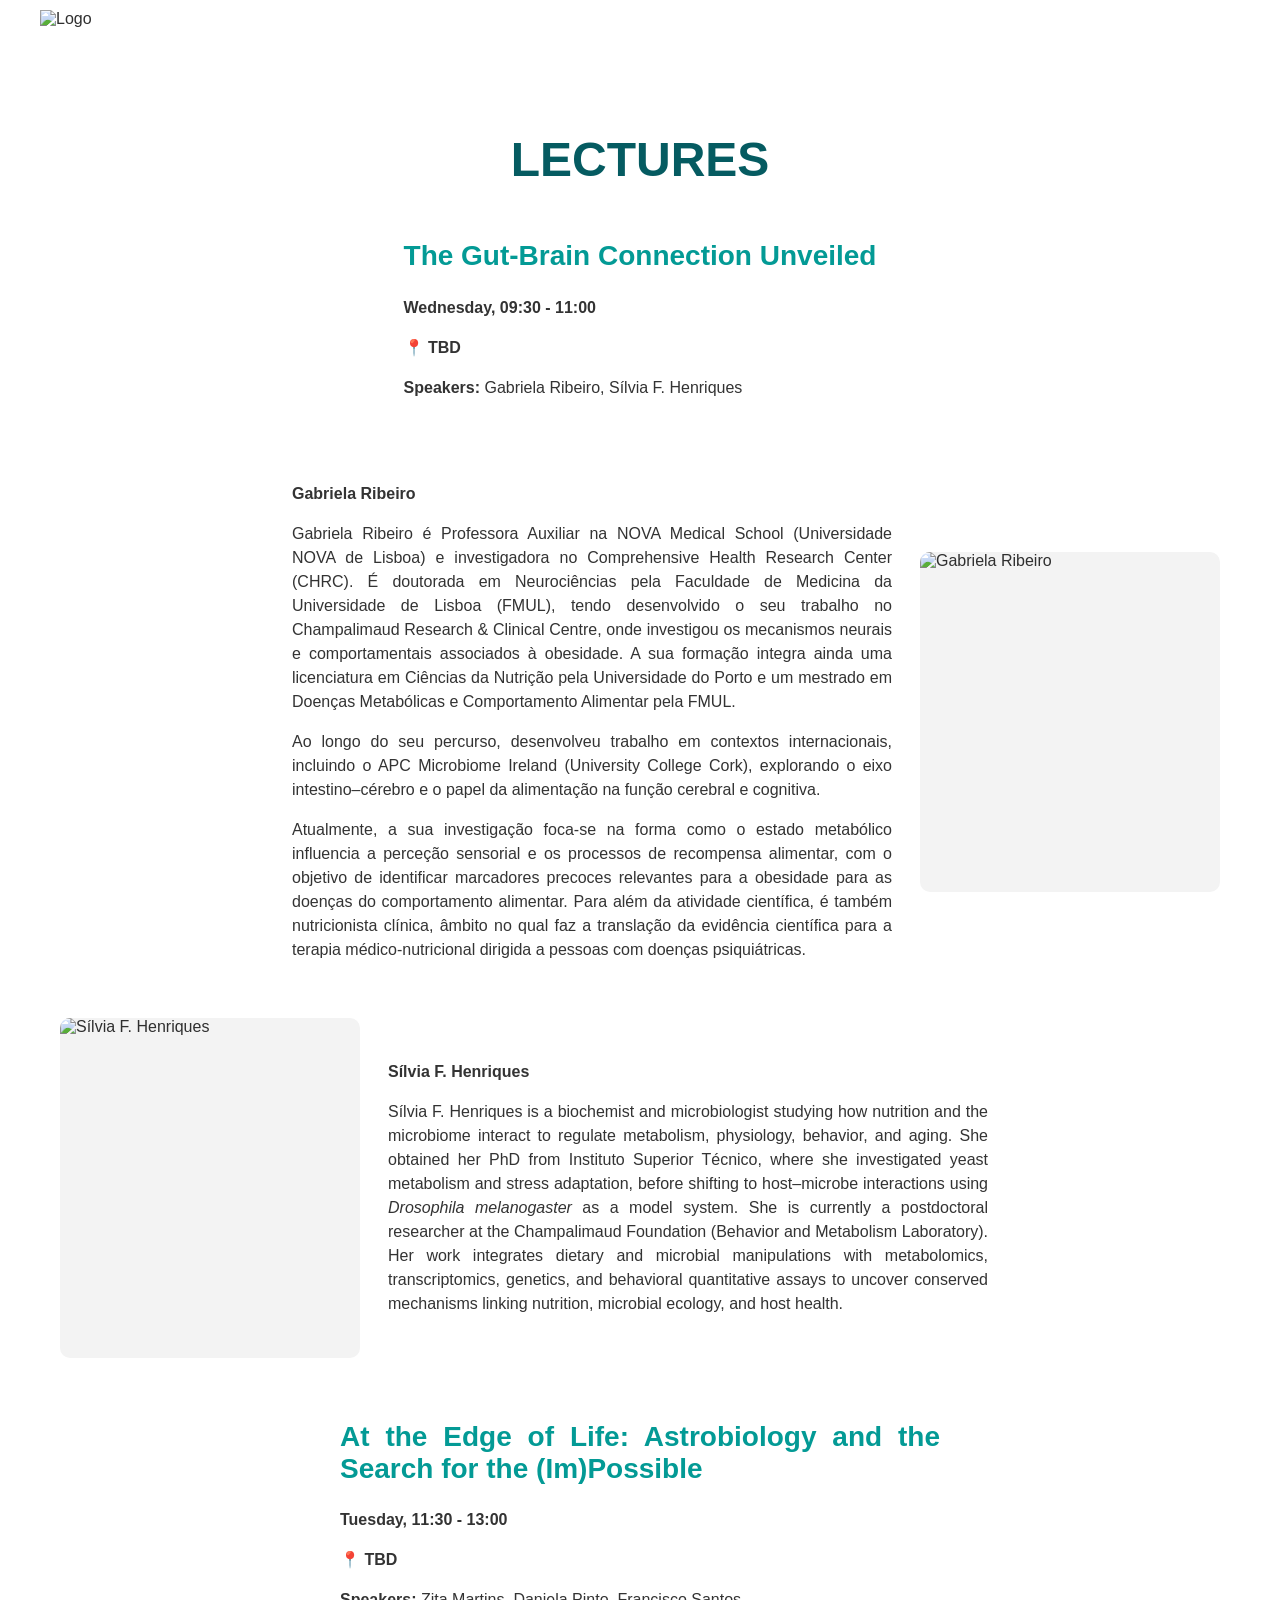
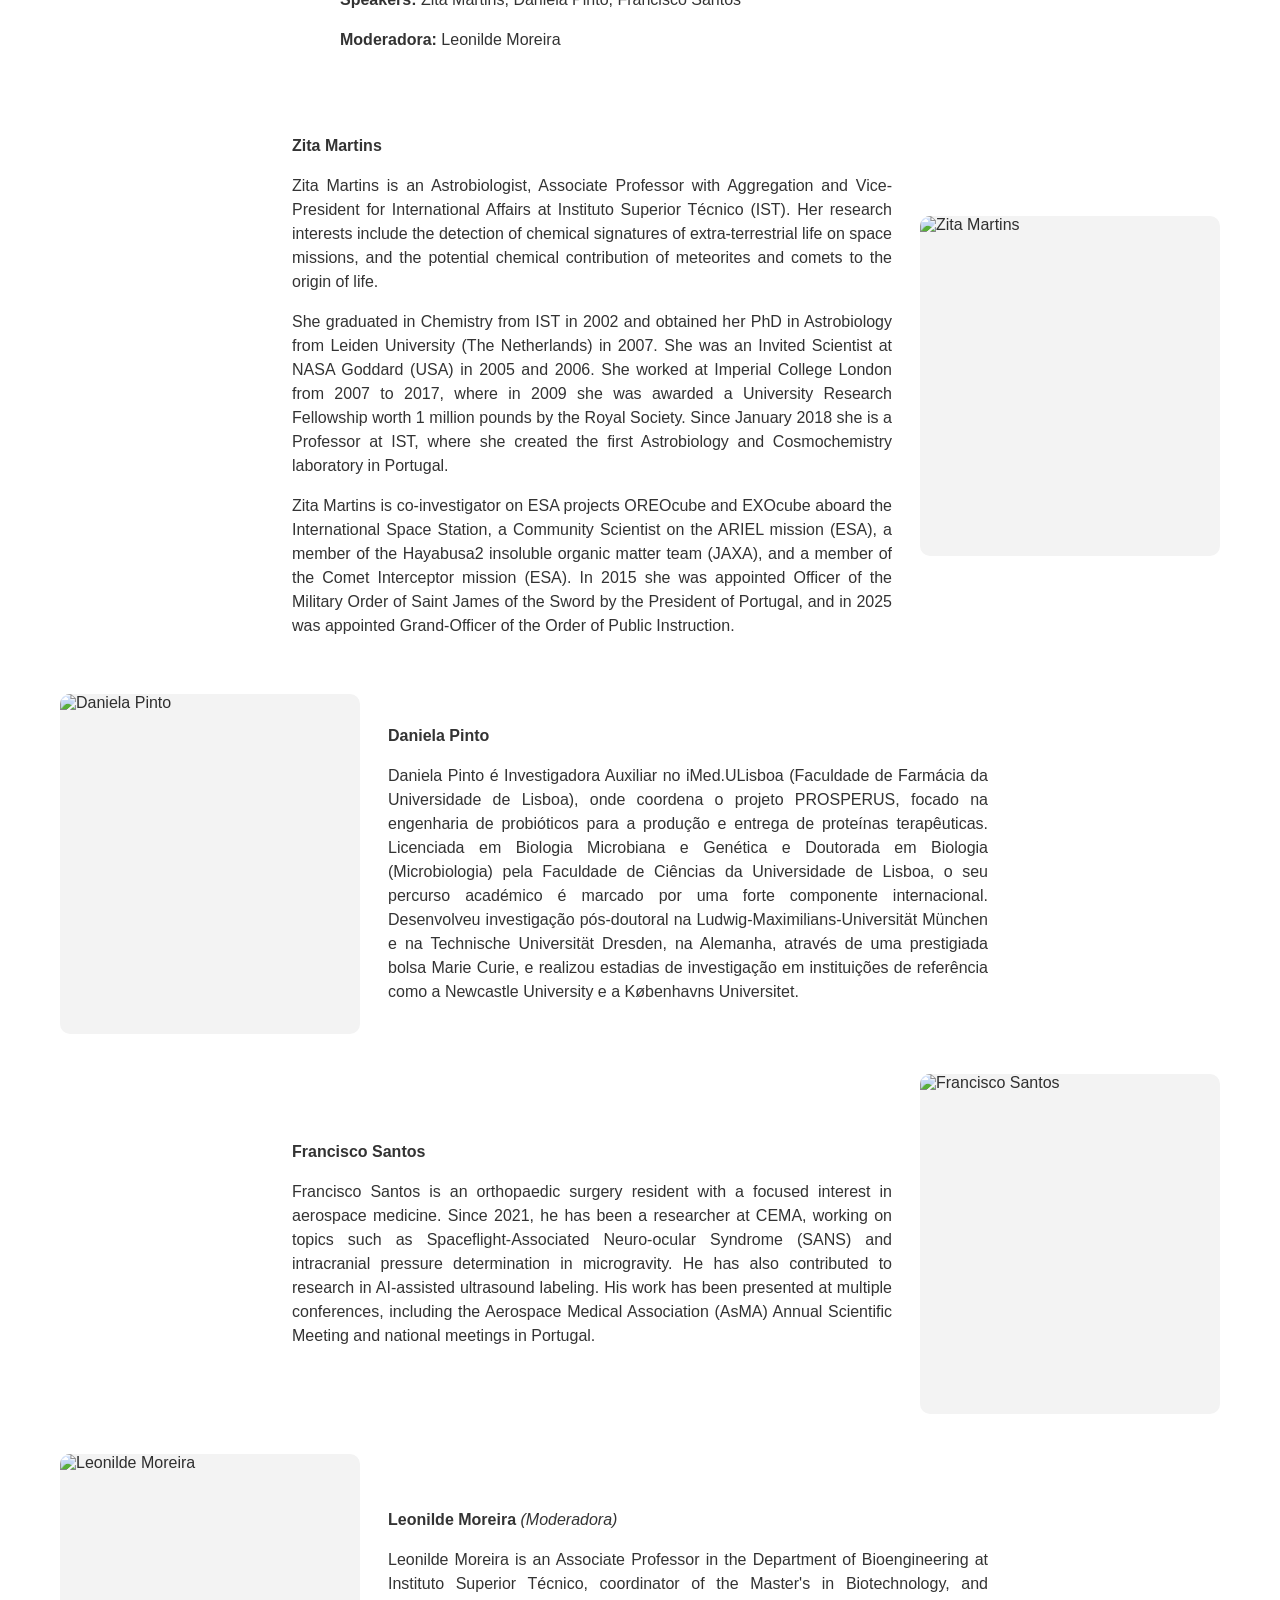
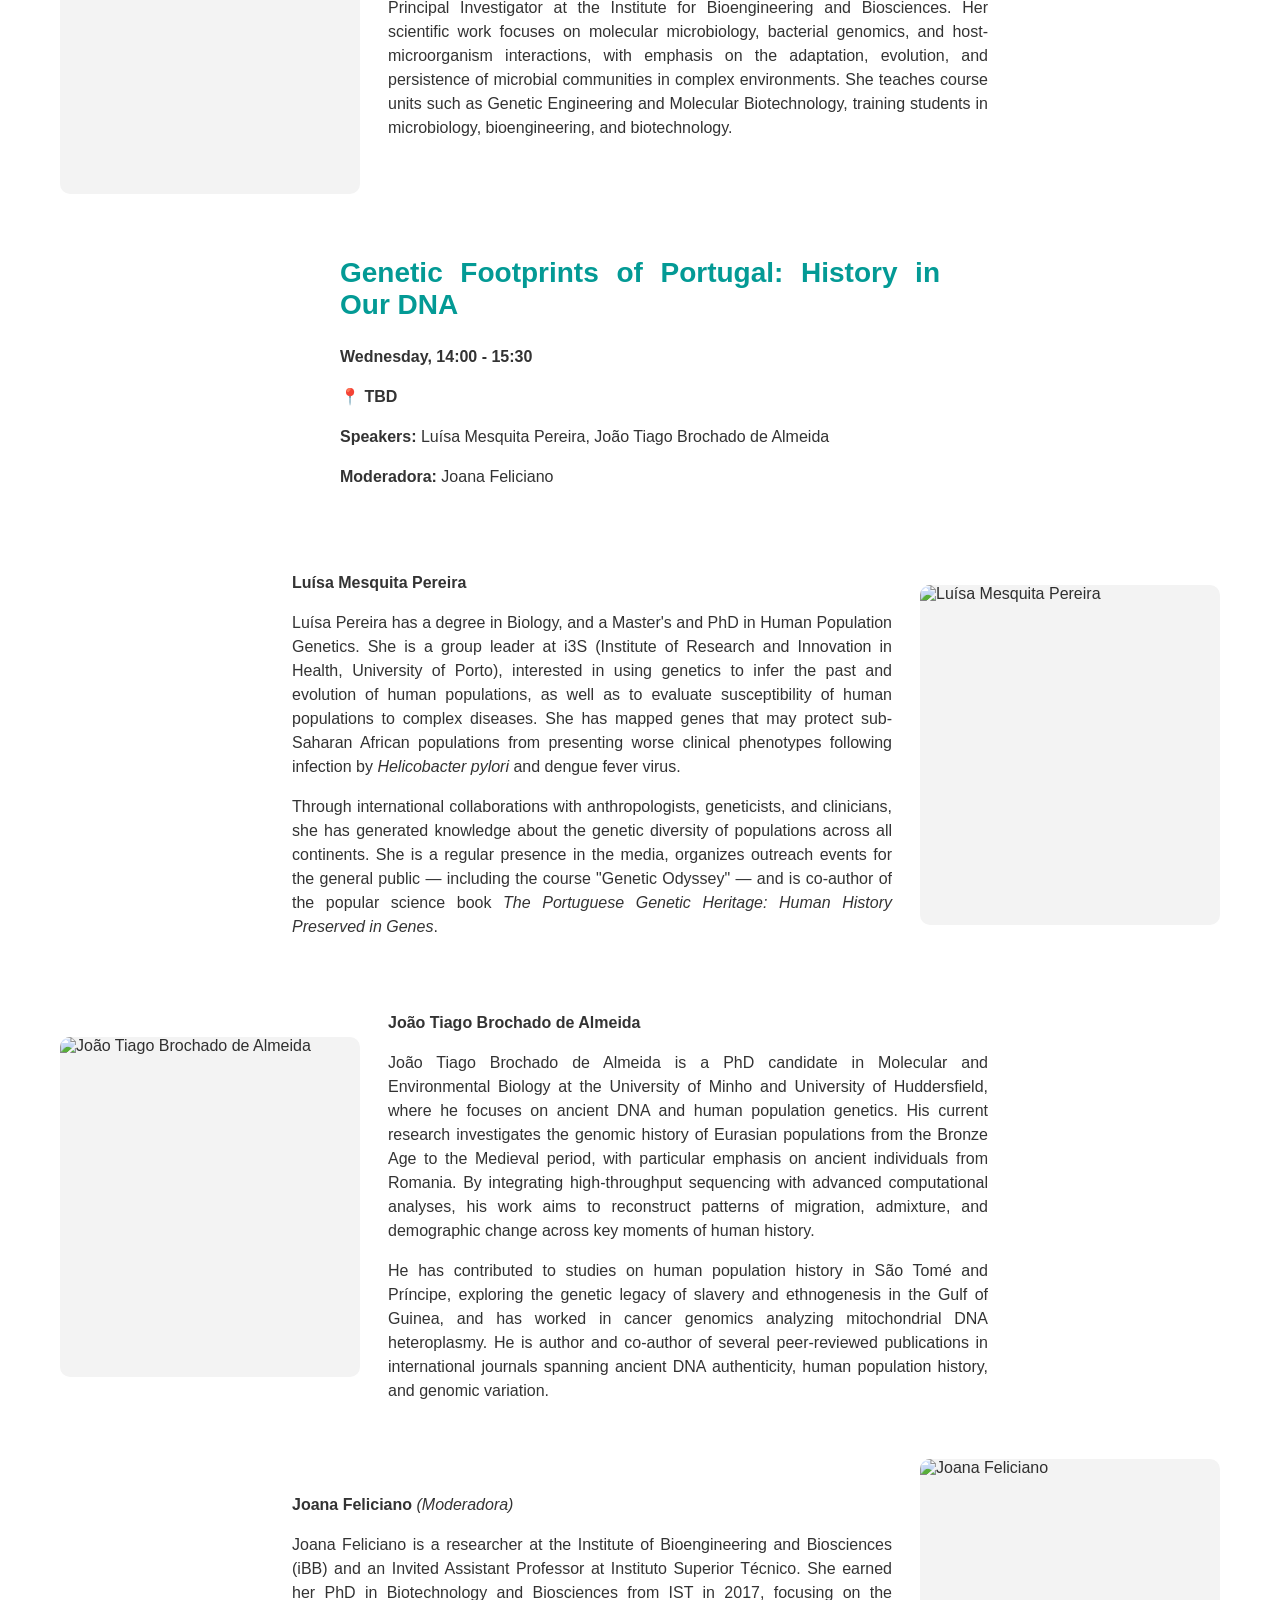
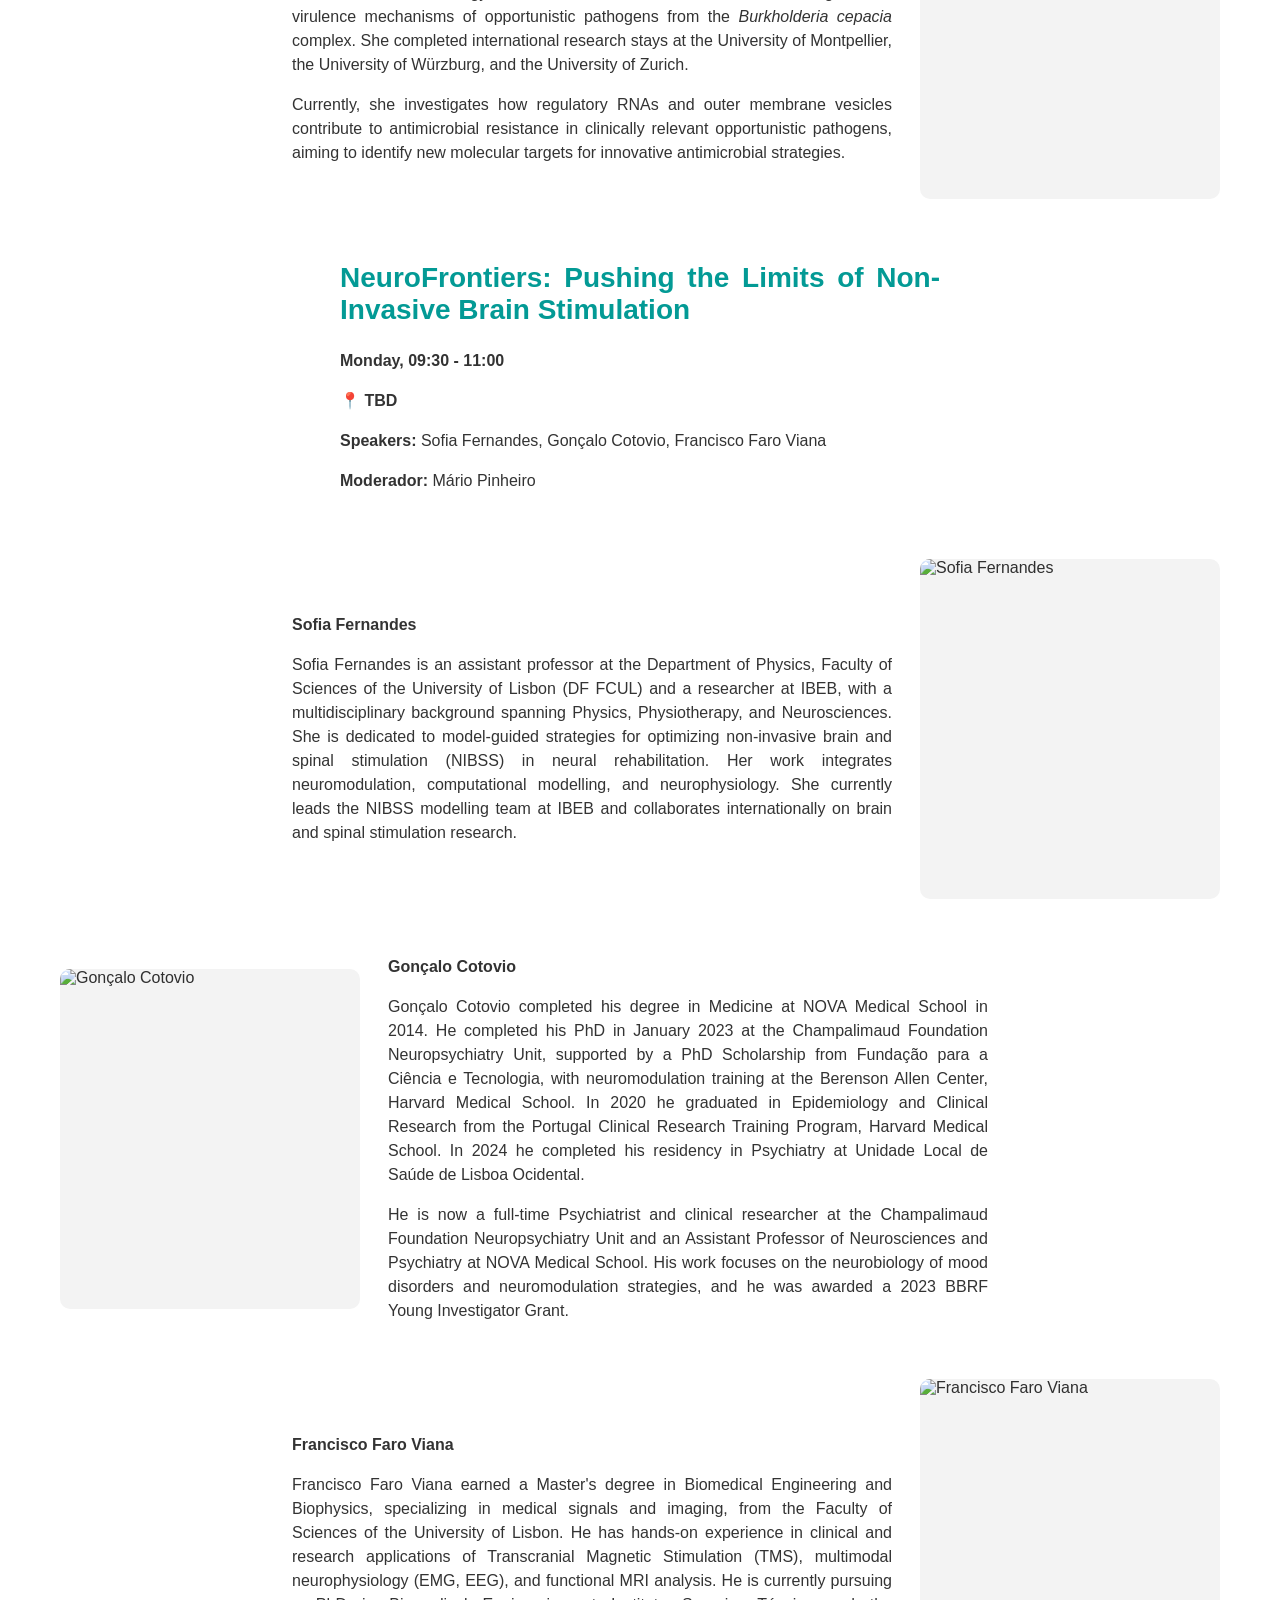
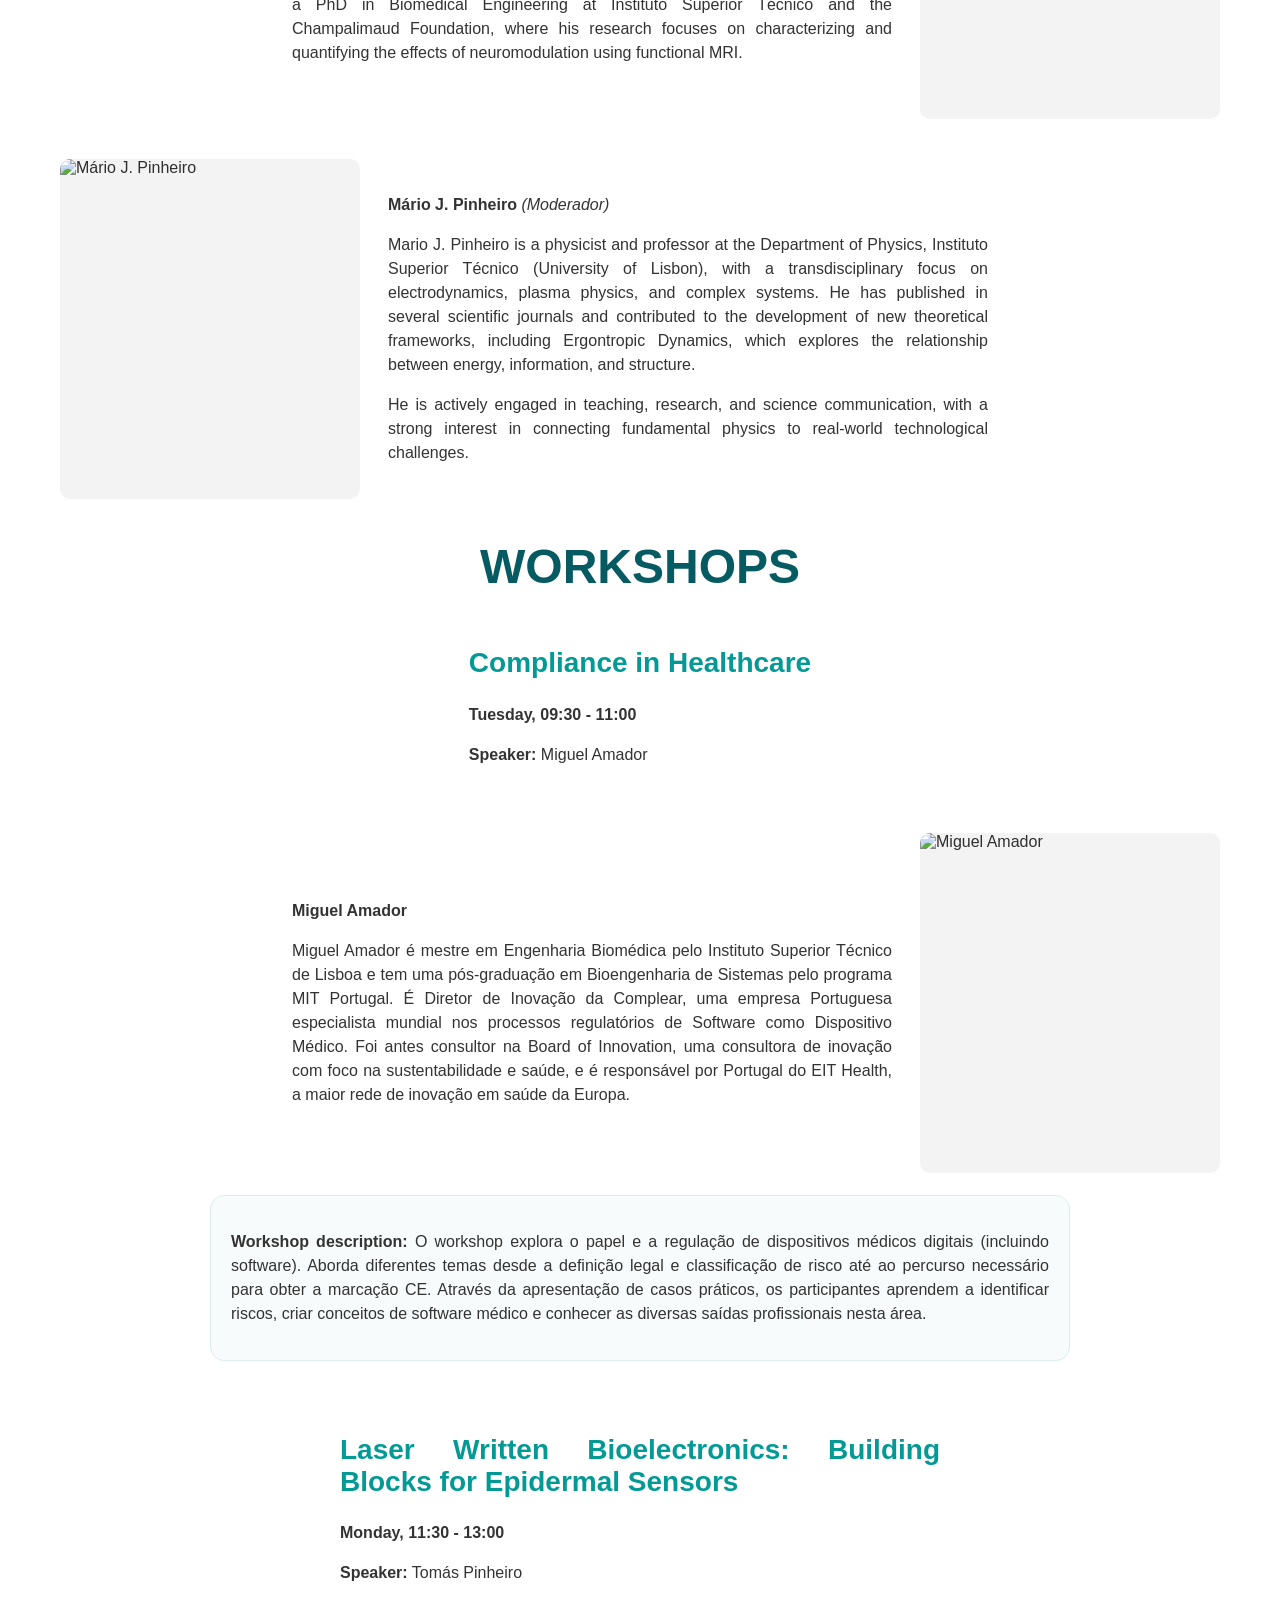
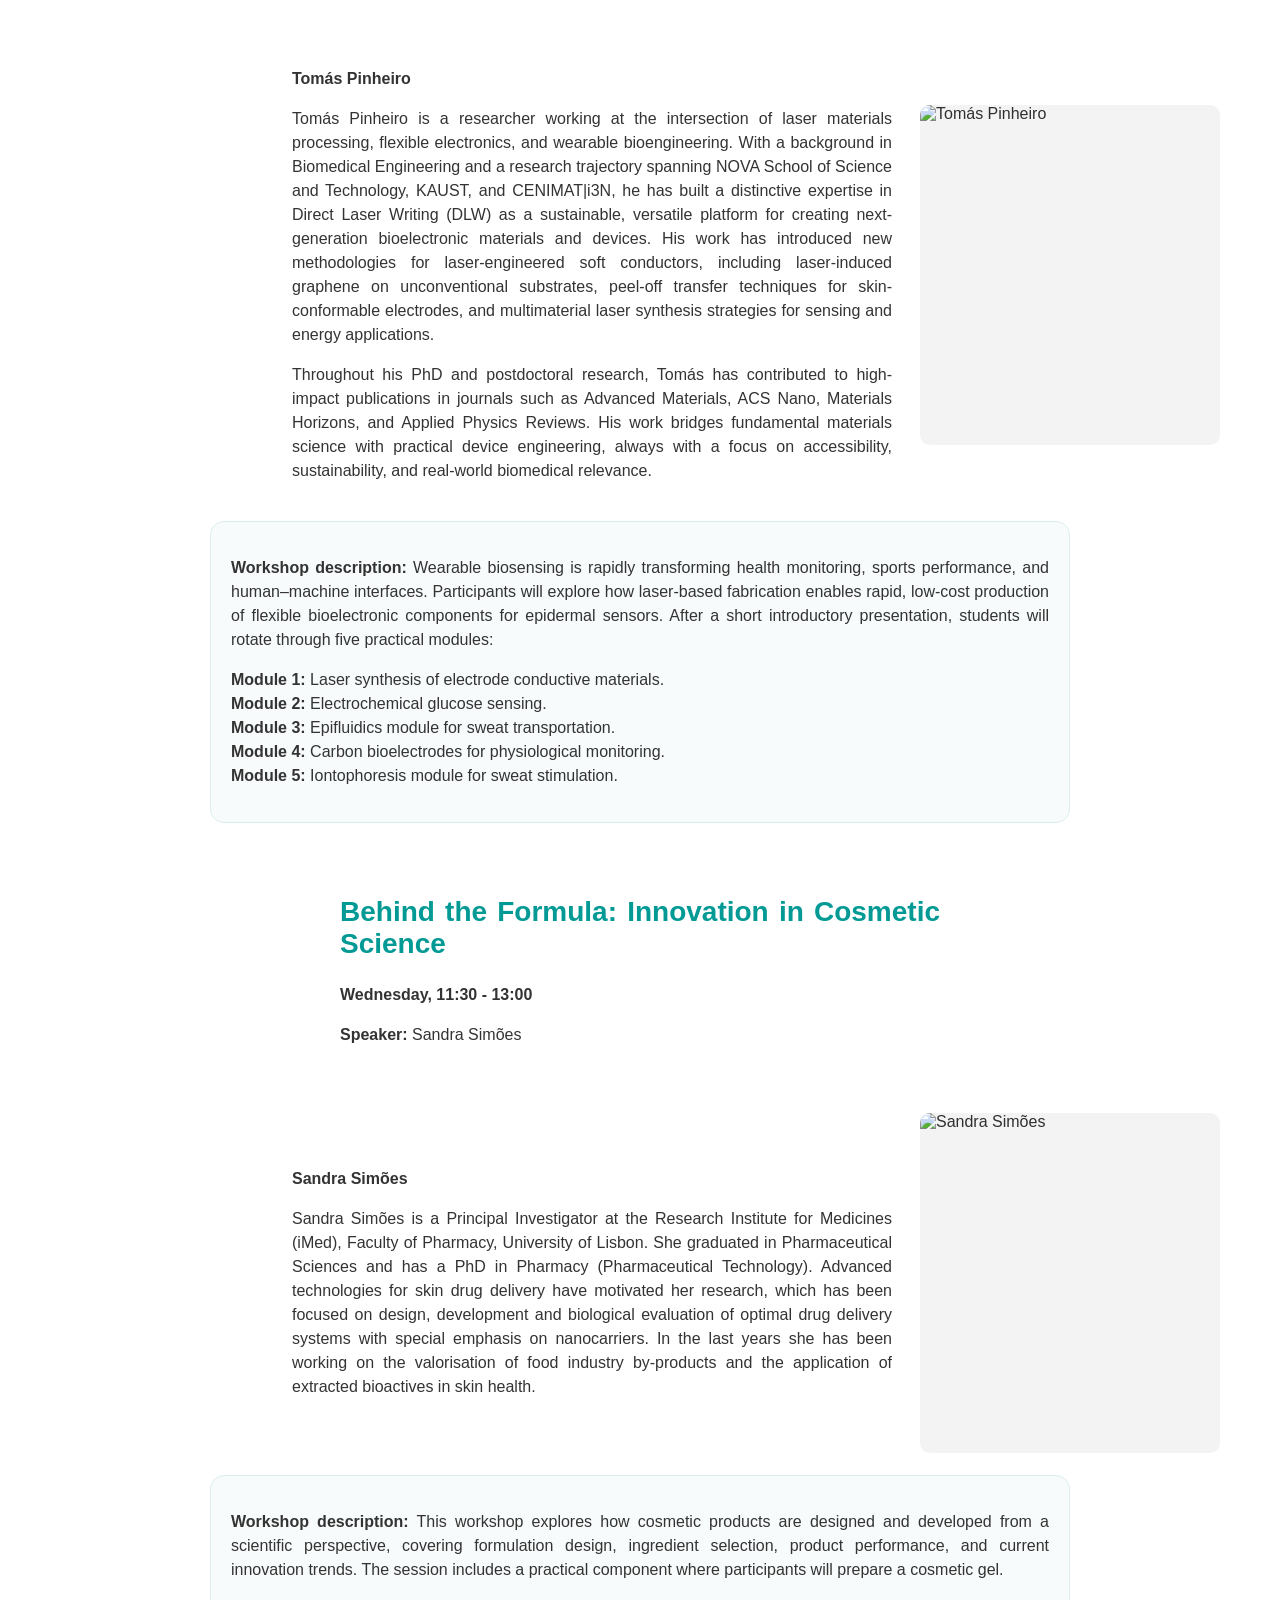
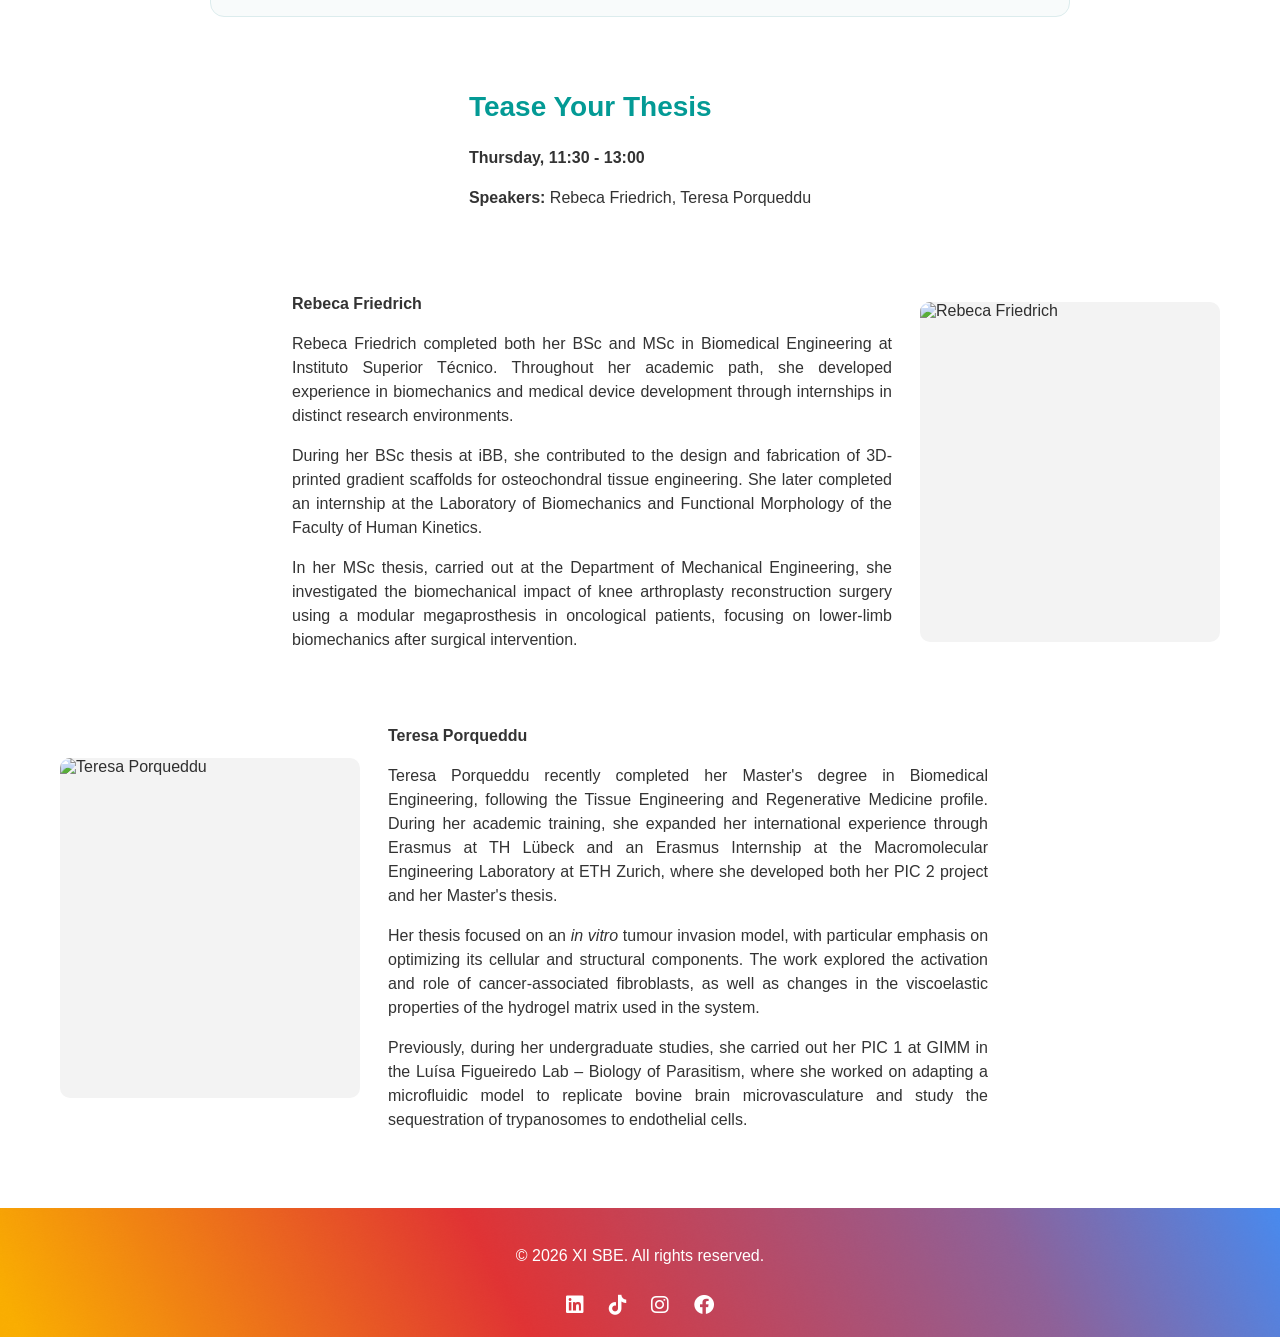
==== activities.html @ b5821253 "changed filler names" ====
<!DOCTYPE html>
<html lang="pt">
<head>
    <meta charset="UTF-8">
    <meta name="viewport" content="width=device-width, initial-scale=1.0">
    <title>Sessões de Abertura e Encerramento</title>
    <style>
        @import url('https://fonts.googleapis.com/css?family=Jaapokki+Subtract&display=swap');

        *, *::before, *::after {
            box-sizing: border-box;
        }

        body {
            margin: 0;
            font-family: 'Jaapokki Subtract', sans-serif;
            background-color: #ffffff;
            color: #2f2f2f;
        }

        .container {
            width: 100%;
            max-width: 1200px;
            margin: 0 auto;
            padding: 20px;
        }

        h1.main-title {
            text-align: center;
            color: #055B61;
            font-size: 48px;
            margin-bottom: 30px;
        }

        .session-container {
            display: flex;
            justify-content: space-between;
            align-items: center;
            margin-bottom: 50px;
        }

        .session-container img {
            width: 300px;
            height: auto;
            border-radius: 10px;
        }

        .session-content {
            max-width: 600px;
            color: #333;
        }

        h2 {
            color: #039A95;
            font-size: 28px;
        }

        p {
            line-height: 1.5;
        }

        .activity-target-highlight {
            outline: 4px solid #FF9114;
            outline-offset: 6px;
            border-radius: 8px;
            transition: outline-color 0.4s ease;
        }

        /* Speaker cards */
        .speaker-card {
            margin-bottom: 40px;
        }

        .speaker-toggle {
            display: none;
        }

        .speaker-body {
            display: block;
        }

        .speaker-desktop-layout {
            display: flex;
            align-items: center;
            gap: 28px;
            text-align: justify;
        }

        .speaker-desktop-layout.reverse {
            flex-direction: row-reverse;
        }

        .speaker-image-wrapper {
            width: 300px;
            flex: 0 0 300px;
            border-radius: 10px;
            overflow: hidden;
            background-color: #f3f3f3;
        }

        .speaker-image {
            width: 100%;
            height: 340px;
            display: block;
            object-fit: cover;
            object-position: center top;
        }

        .desktop-only {
            display: block;
        }

        .speaker-mobile-bar,
        .speaker-row-panel {
            display: none;
        }

        .speaker-mobile-icon {
            font-size: 28px;
            line-height: 1;
            color: #055B61;
            font-weight: bold;
            transition: transform 0.25s ease;
        }

        .event-description-card {
            justify-content: center;
            margin-top: -18px;
        }

        .event-description-card .session-content {
            max-width: 860px;
            width: 100%;
            background: #f8fbfb;
            border: 1px solid #dceced;
            border-radius: 14px;
            padding: 18px 20px;
        }

        @media (max-width: 600px) {
            .session-container {
                flex-direction: column !important;
                align-items: stretch;
                gap: 14px;
                text-align: left !important;
                margin-bottom: 28px;
            }

            .session-container img {
                width: 100%;
                max-width: 100%;
                height: auto;
            }

            .session-content {
                max-width: 100%;
            }

            .container {
                padding: 12px;
            }

            h1.main-title {
                font-size: 28px;
                margin-bottom: 22px;
            }

            h2 {
                font-size: 20px;
                margin-bottom: 10px;
            }

            p {
                font-size: 15px;
                line-height: 1.42;
                margin-top: 0.75em;
                margin-bottom: 0.75em;
            }

            .speaker-collection {
                margin-bottom: 22px;
            }

            .speaker-row {
                display: grid;
                grid-template-columns: repeat(2, minmax(0, 1fr));
                gap: 12px;
                align-items: start;
                margin-bottom: 0;
            }

            .speaker-row.single-card {
                grid-template-columns: minmax(0, 1fr);
            }

            .speaker-row.single-card .speaker-card {
                max-width: 240px;
                width: 100%;
                margin-left: auto;
                margin-right: auto;
            }

            .speaker-card {
                margin-bottom: 0;
                border-radius: 14px;
                overflow: hidden;
                background: #ffffff;
                box-shadow: 0 3px 12px rgba(0, 0, 0, 0.08);
                border: 1px solid #ededed;
            }

            .speaker-card.active {
                border-color: #FF9114;
                border-width: 2px;
                box-shadow: 0 5px 16px rgba(255, 145, 20, 0.22);
                border-radius: 14px;
                overflow: hidden;
            }

            /* Chevron arrow below active card pointing to description panel */
            .speaker-card.active .speaker-mobile-bar::after {
                content: '';
                display: block;
                position: absolute;
                bottom: -10px;
                left: 50%;
                transform: translateX(-50%);
                width: 0;
                height: 0;
                border-left: 10px solid transparent;
                border-right: 10px solid transparent;
                border-top: 9px solid #FF9114;
                z-index: 2;
            }

            .speaker-toggle {
                display: block;
                width: 100%;
                padding: 0;
                border: none;
                background: none;
                cursor: pointer;
                text-align: left;
                font: inherit;
                color: inherit;
            }

            .speaker-toggle .speaker-image-wrapper {
                width: 100%;
                flex: none;
                border-radius: 0;
                overflow: hidden;
                aspect-ratio: 4 / 5;
                background: #eef3f3;
            }

            .speaker-toggle .speaker-image {
                width: 100%;
                height: 100%;
                object-fit: cover;
                object-position: center top;
            }

            .speaker-mobile-bar {
                display: flex;
                align-items: center;
                justify-content: space-between;
                gap: 10px;
                min-height: 56px;
                padding: 10px 12px;
                background-color: #f7f7f7;
                border-top: 1px solid #ececec;
                border-bottom: 3px solid #039A95;
                position: relative;
            }

            .speaker-card.active .speaker-mobile-bar {
                border-bottom: 3px solid #FF9114;
            }

            .speaker-mobile-name {
                font-size: 16px;
                line-height: 1.2;
                color: #055B61;
            }

            .speaker-card.active .speaker-mobile-icon {
                transform: rotate(45deg);
            }

            .speaker-body,
            .desktop-only {
                display: none !important;
            }

            .speaker-row-panel {
                display: none;
                margin: 10px 0 18px;
                background: #ffffff;
                border: 2px solid #FF9114;
                border-radius: 14px;
                box-shadow: 0 4px 16px rgba(255, 145, 20, 0.13);
                padding: 16px 16px 14px;
            }

            .speaker-row-panel.is-open {
                display: block;
            }

            .speaker-row-panel .session-content {
                max-width: 100%;
            }

            .speaker-row-panel .session-content p:first-child {
                margin-top: 0;
            }

            .event-description-card {
                margin-top: 0;
                margin-bottom: 24px;
            }

            .event-description-card .session-content {
                max-width: 100%;
                padding: 14px 15px;
                border-radius: 12px;
            }
        }
    </style>
</head>
<body>
    <div id="header-placeholder"></div>
    <main>
    <div class="container">

        <h1 class="main-title">LECTURES</h1>

        <div class="session-container" style="display: flex; justify-content: center; text-align: justify;">
            <div class="session-content">
                <h2>The Gut-Brain Connection Unveiled</h2>
                <p><strong>Wednesday, 09:30 - 11:00</strong></p>
                <p>📍 <strong>TBD</strong></p>
                <p><strong>Speakers:</strong> Gabriela Ribeiro, Sílvia F. Henriques</p>
            </div>
        </div>

        <div class="speaker-card">
            <button class="speaker-toggle" type="button" aria-expanded="false">
                <div class="speaker-image-wrapper">
                    <img src="assets/images/gabriela_ribeiro.jpg" alt="Gabriela Ribeiro" class="speaker-image">
                </div>
                <div class="speaker-mobile-bar">
                    <span class="speaker-mobile-name">Gabriela Ribeiro</span>
                    <span class="speaker-mobile-icon" aria-hidden="true">+</span>
                </div>
            </button>
            <div class="speaker-body">
                <div class="speaker-desktop-layout reverse">
                    <div class="speaker-image-wrapper desktop-only">
                        <img src="assets/images/gabriela_ribeiro.jpg" alt="Gabriela Ribeiro" class="speaker-image">
                    </div>
                    <div class="session-content">
                        <p><strong>Gabriela Ribeiro</strong></p>
                        <p>Gabriela Ribeiro é Professora Auxiliar na NOVA Medical School (Universidade NOVA de Lisboa) e investigadora no Comprehensive Health Research Center (CHRC). É doutorada em Neurociências pela Faculdade de Medicina da Universidade de Lisboa (FMUL), tendo desenvolvido o seu trabalho no Champalimaud Research &amp; Clinical Centre, onde investigou os mecanismos neurais e comportamentais associados à obesidade. A sua formação integra ainda uma licenciatura em Ciências da Nutrição pela Universidade do Porto e um mestrado em Doenças Metabólicas e Comportamento Alimentar pela FMUL.</p>
                        <p>Ao longo do seu percurso, desenvolveu trabalho em contextos internacionais, incluindo o APC Microbiome Ireland (University College Cork), explorando o eixo intestino–cérebro e o papel da alimentação na função cerebral e cognitiva.</p>
                        <p>Atualmente, a sua investigação foca-se na forma como o estado metabólico influencia a perceção sensorial e os processos de recompensa alimentar, com o objetivo de identificar marcadores precoces relevantes para a obesidade para as doenças do comportamento alimentar. Para além da atividade científica, é também nutricionista clínica, âmbito no qual faz a translação da evidência científica para a terapia médico-nutricional dirigida a pessoas com doenças psiquiátricas.</p>
                    </div>
                </div>
            </div>
        </div>

        <div class="speaker-card">
            <button class="speaker-toggle" type="button" aria-expanded="false">
                <div class="speaker-image-wrapper">
                    <img src="assets/images/silvia_henriques.jpg" alt="Sílvia F. Henriques" class="speaker-image">
                </div>
                <div class="speaker-mobile-bar">
                    <span class="speaker-mobile-name">Sílvia F. Henriques</span>
                    <span class="speaker-mobile-icon" aria-hidden="true">+</span>
                </div>
            </button>
            <div class="speaker-body">
                <div class="speaker-desktop-layout">
                    <div class="speaker-image-wrapper desktop-only">
                        <img src="assets/images/silvia_henriques.jpg" alt="Sílvia F. Henriques" class="speaker-image">
                    </div>
                    <div class="session-content">
                        <p><strong>Sílvia F. Henriques</strong></p>
                        <p>Sílvia F. Henriques is a biochemist and microbiologist studying how nutrition and the microbiome interact to regulate metabolism, physiology, behavior, and aging. She obtained her PhD from Instituto Superior Técnico, where she investigated yeast metabolism and stress adaptation, before shifting to host–microbe interactions using <em>Drosophila melanogaster</em> as a model system. She is currently a postdoctoral researcher at the Champalimaud Foundation (Behavior and Metabolism Laboratory). Her work integrates dietary and microbial manipulations with metabolomics, transcriptomics, genetics, and behavioral quantitative assays to uncover conserved mechanisms linking nutrition, microbial ecology, and host health.</p>
                    </div>
                </div>
            </div>
        </div>


        <div class="session-container" style="display: flex; justify-content: center; text-align: justify;">
            <div class="session-content">
                <h2>At the Edge of Life: Astrobiology and the Search for the (Im)Possible</h2>
                <p><strong>Tuesday, 11:30 - 13:00</strong></p>
                <p>📍 <strong>TBD</strong></p>
                <p><strong>Speakers:</strong> Zita Martins, Daniela Pinto, Francisco Santos</p>
                <p><strong>Moderadora:</strong> Leonilde Moreira</p>
            </div>
        </div>

        <div class="speaker-card">
            <button class="speaker-toggle" type="button" aria-expanded="false">
                <div class="speaker-image-wrapper">
                    <img src="assets/images/zita_martins.png" alt="Zita Martins" class="speaker-image">
                </div>
                <div class="speaker-mobile-bar">
                    <span class="speaker-mobile-name">Zita Martins</span>
                    <span class="speaker-mobile-icon" aria-hidden="true">+</span>
                </div>
            </button>
            <div class="speaker-body">
                <div class="speaker-desktop-layout reverse">
                    <div class="speaker-image-wrapper desktop-only">
                        <img src="assets/images/zita_martins.png" alt="Zita Martins" class="speaker-image">
                    </div>
                    <div class="session-content">
                        <p><strong>Zita Martins</strong></p>
                        <p>Zita Martins is an Astrobiologist, Associate Professor with Aggregation and Vice-President for International Affairs at Instituto Superior Técnico (IST). Her research interests include the detection of chemical signatures of extra-terrestrial life on space missions, and the potential chemical contribution of meteorites and comets to the origin of life.</p>
                        <p>She graduated in Chemistry from IST in 2002 and obtained her PhD in Astrobiology from Leiden University (The Netherlands) in 2007. She was an Invited Scientist at NASA Goddard (USA) in 2005 and 2006. She worked at Imperial College London from 2007 to 2017, where in 2009 she was awarded a University Research Fellowship worth 1 million pounds by the Royal Society. Since January 2018 she is a Professor at IST, where she created the first Astrobiology and Cosmochemistry laboratory in Portugal.</p>
                        <p>Zita Martins is co-investigator on ESA projects OREOcube and EXOcube aboard the International Space Station, a Community Scientist on the ARIEL mission (ESA), a member of the Hayabusa2 insoluble organic matter team (JAXA), and a member of the Comet Interceptor mission (ESA). In 2015 she was appointed Officer of the Military Order of Saint James of the Sword by the President of Portugal, and in 2025 was appointed Grand-Officer of the Order of Public Instruction.</p>
                    </div>
                </div>
            </div>
        </div>

        <div class="speaker-card">
            <button class="speaker-toggle" type="button" aria-expanded="false">
                <div class="speaker-image-wrapper">
                    <img src="assets/images/daniela_pinto.jpg" alt="Daniela Pinto" class="speaker-image">
                </div>
                <div class="speaker-mobile-bar">
                    <span class="speaker-mobile-name">Daniela Pinto</span>
                    <span class="speaker-mobile-icon" aria-hidden="true">+</span>
                </div>
            </button>
            <div class="speaker-body">
                <div class="speaker-desktop-layout">
                    <div class="speaker-image-wrapper desktop-only">
                        <img src="assets/images/daniela_pinto.jpg" alt="Daniela Pinto" class="speaker-image">
                    </div>
                    <div class="session-content">
                        <p><strong>Daniela Pinto</strong></p>
                        <p>Daniela Pinto é Investigadora Auxiliar no iMed.ULisboa (Faculdade de Farmácia da Universidade de Lisboa), onde coordena o projeto PROSPERUS, focado na engenharia de probióticos para a produção e entrega de proteínas terapêuticas. Licenciada em Biologia Microbiana e Genética e Doutorada em Biologia (Microbiologia) pela Faculdade de Ciências da Universidade de Lisboa, o seu percurso académico é marcado por uma forte componente internacional. Desenvolveu investigação pós-doutoral na Ludwig-Maximilians-Universität München e na Technische Universität Dresden, na Alemanha, através de uma prestigiada bolsa Marie Curie, e realizou estadias de investigação em instituições de referência como a Newcastle University e a Københavns Universitet.</p>
                    </div>
                </div>
            </div>
        </div>

        <div class="speaker-card">
            <button class="speaker-toggle" type="button" aria-expanded="false">
                <div class="speaker-image-wrapper">
                    <img src="assets/images/francisco_santos.jpg" alt="Francisco Santos" class="speaker-image">
                </div>
                <div class="speaker-mobile-bar">
                    <span class="speaker-mobile-name">Francisco Santos</span>
                    <span class="speaker-mobile-icon" aria-hidden="true">+</span>
                </div>
            </button>
            <div class="speaker-body">
                <div class="speaker-desktop-layout reverse">
                    <div class="speaker-image-wrapper desktop-only">
                        <img src="assets/images/francisco_santos.jpg" alt="Francisco Santos" class="speaker-image">
                    </div>
                    <div class="session-content">
                        <p><strong>Francisco Santos</strong></p>
                        <p>Francisco Santos is an orthopaedic surgery resident with a focused interest in aerospace medicine. Since 2021, he has been a researcher at CEMA, working on topics such as Spaceflight-Associated Neuro-ocular Syndrome (SANS) and intracranial pressure determination in microgravity. He has also contributed to research in AI-assisted ultrasound labeling. His work has been presented at multiple conferences, including the Aerospace Medical Association (AsMA) Annual Scientific Meeting and national meetings in Portugal.</p>
                    </div>
                </div>
            </div>
        </div>

        <div class="speaker-card">
            <button class="speaker-toggle" type="button" aria-expanded="false">
                <div class="speaker-image-wrapper">
                    <img src="assets/images/leonilde_moreira.jpg" alt="Leonilde Moreira" class="speaker-image">
                </div>
                <div class="speaker-mobile-bar">
                    <span class="speaker-mobile-name">Leonilde Moreira</span>
                    <span class="speaker-mobile-icon" aria-hidden="true">+</span>
                </div>
            </button>
            <div class="speaker-body">
                <div class="speaker-desktop-layout">
                    <div class="speaker-image-wrapper desktop-only">
                        <img src="assets/images/leonilde_moreira.jpg" alt="Leonilde Moreira" class="speaker-image">
                    </div>
                    <div class="session-content">
                        <p><strong>Leonilde Moreira</strong> <em>(Moderadora)</em></p>
                        <p>Leonilde Moreira is an Associate Professor in the Department of Bioengineering at Instituto Superior Técnico, coordinator of the Master's in Biotechnology, and Principal Investigator at the Institute for Bioengineering and Biosciences. Her scientific work focuses on molecular microbiology, bacterial genomics, and host-microorganism interactions, with emphasis on the adaptation, evolution, and persistence of microbial communities in complex environments. She teaches course units such as Genetic Engineering and Molecular Biotechnology, training students in microbiology, bioengineering, and biotechnology.</p>
                    </div>
                </div>
            </div>
        </div>

        <div class="session-container" style="display: flex; justify-content: center; text-align: justify;">
            <div class="session-content">
                <h2>Genetic Footprints of Portugal: History in Our DNA</h2>
                <p><strong>Wednesday, 14:00 - 15:30</strong></p>
                <p>📍 <strong>TBD</strong></p>
                <p><strong>Speakers:</strong> Luísa Mesquita Pereira, João Tiago Brochado de Almeida</p>
                <p><strong>Moderadora:</strong> Joana Feliciano</p>
            </div>
        </div>

        <div class="speaker-card">
            <button class="speaker-toggle" type="button" aria-expanded="false">
                <div class="speaker-image-wrapper">
                    <img src="assets/images/luisa_pereira.png" alt="Luísa Mesquita Pereira" class="speaker-image">
                </div>
                <div class="speaker-mobile-bar">
                    <span class="speaker-mobile-name">Luísa Mesquita Pereira</span>
                    <span class="speaker-mobile-icon" aria-hidden="true">+</span>
                </div>
            </button>
            <div class="speaker-body">
                <div class="speaker-desktop-layout reverse">
                    <div class="speaker-image-wrapper desktop-only">
                        <img src="assets/images/luisa_pereira.png" alt="Luísa Mesquita Pereira" class="speaker-image">
                    </div>
                    <div class="session-content">
                        <p><strong>Luísa Mesquita Pereira</strong></p>
                        <p>Luísa Pereira has a degree in Biology, and a Master's and PhD in Human Population Genetics. She is a group leader at i3S (Institute of Research and Innovation in Health, University of Porto), interested in using genetics to infer the past and evolution of human populations, as well as to evaluate susceptibility of human populations to complex diseases. She has mapped genes that may protect sub-Saharan African populations from presenting worse clinical phenotypes following infection by <em>Helicobacter pylori</em> and dengue fever virus.</p>
                        <p>Through international collaborations with anthropologists, geneticists, and clinicians, she has generated knowledge about the genetic diversity of populations across all continents. She is a regular presence in the media, organizes outreach events for the general public — including the course "Genetic Odyssey" — and is co-author of the popular science book <em>The Portuguese Genetic Heritage: Human History Preserved in Genes</em>.</p>
                    </div>
                </div>
            </div>
        </div>

        <div class="speaker-card">
            <button class="speaker-toggle" type="button" aria-expanded="false">
                <div class="speaker-image-wrapper">
                    <img src="assets/images/joao_tiago_almeida.png" alt="João Tiago Brochado de Almeida" class="speaker-image">
                </div>
                <div class="speaker-mobile-bar">
                    <span class="speaker-mobile-name">João Tiago Brochado de Almeida</span>
                    <span class="speaker-mobile-icon" aria-hidden="true">+</span>
                </div>
            </button>
            <div class="speaker-body">
                <div class="speaker-desktop-layout">
                    <div class="speaker-image-wrapper desktop-only">
                        <img src="assets/images/joao_tiago_almeida.png" alt="João Tiago Brochado de Almeida" class="speaker-image">
                    </div>
                    <div class="session-content">
                        <p><strong>João Tiago Brochado de Almeida</strong></p>
                        <p>João Tiago Brochado de Almeida is a PhD candidate in Molecular and Environmental Biology at the University of Minho and University of Huddersfield, where he focuses on ancient DNA and human population genetics. His current research investigates the genomic history of Eurasian populations from the Bronze Age to the Medieval period, with particular emphasis on ancient individuals from Romania. By integrating high-throughput sequencing with advanced computational analyses, his work aims to reconstruct patterns of migration, admixture, and demographic change across key moments of human history.</p>
                        <p>He has contributed to studies on human population history in São Tomé and Príncipe, exploring the genetic legacy of slavery and ethnogenesis in the Gulf of Guinea, and has worked in cancer genomics analyzing mitochondrial DNA heteroplasmy. He is author and co-author of several peer-reviewed publications in international journals spanning ancient DNA authenticity, human population history, and genomic variation.</p>
                    </div>
                </div>
            </div>
        </div>

        <div class="speaker-card">
            <button class="speaker-toggle" type="button" aria-expanded="false">
                <div class="speaker-image-wrapper">
                    <img src="assets/images/joana_feliciano.jpg" alt="Joana Feliciano" class="speaker-image">
                </div>
                <div class="speaker-mobile-bar">
                    <span class="speaker-mobile-name">Joana Feliciano</span>
                    <span class="speaker-mobile-icon" aria-hidden="true">+</span>
                </div>
            </button>
            <div class="speaker-body">
                <div class="speaker-desktop-layout reverse">
                    <div class="speaker-image-wrapper desktop-only">
                        <img src="assets/images/joana_feliciano.jpg" alt="Joana Feliciano" class="speaker-image">
                    </div>
                    <div class="session-content">
                        <p><strong>Joana Feliciano</strong> <em>(Moderadora)</em></p>
                        <p>Joana Feliciano is a researcher at the Institute of Bioengineering and Biosciences (iBB) and an Invited Assistant Professor at Instituto Superior Técnico. She earned her PhD in Biotechnology and Biosciences from IST in 2017, focusing on the virulence mechanisms of opportunistic pathogens from the <em>Burkholderia cepacia</em> complex. She completed international research stays at the University of Montpellier, the University of Würzburg, and the University of Zurich.</p>
                        <p>Currently, she investigates how regulatory RNAs and outer membrane vesicles contribute to antimicrobial resistance in clinically relevant opportunistic pathogens, aiming to identify new molecular targets for innovative antimicrobial strategies.</p>
                    </div>
                </div>
            </div>
        </div>

        <div class="session-container" style="display: flex; justify-content: center; text-align: justify;">
            <div class="session-content">
                <h2>NeuroFrontiers: Pushing the Limits of Non-Invasive Brain Stimulation</h2>
                <p><strong>Monday, 09:30 - 11:00</strong></p>
                <p>📍 <strong>TBD</strong></p>
                <p><strong>Speakers:</strong> Sofia Fernandes, Gonçalo Cotovio, Francisco Faro Viana</p>
                <p><strong>Moderador:</strong> Mário Pinheiro</p>
            </div>
        </div>

        <div class="speaker-card">
            <button class="speaker-toggle" type="button" aria-expanded="false">
                <div class="speaker-image-wrapper">
                    <img src="assets/images/sofia_fernandes.png" alt="Sofia Fernandes" class="speaker-image">
                </div>
                <div class="speaker-mobile-bar">
                    <span class="speaker-mobile-name">Sofia Fernandes</span>
                    <span class="speaker-mobile-icon" aria-hidden="true">+</span>
                </div>
            </button>
            <div class="speaker-body">
                <div class="speaker-desktop-layout reverse">
                    <div class="speaker-image-wrapper desktop-only">
                        <img src="assets/images/sofia_fernandes.png" alt="Sofia Fernandes" class="speaker-image">
                    </div>
                    <div class="session-content">
                        <p><strong>Sofia Fernandes</strong></p>
                        <p>Sofia Fernandes is an assistant professor at the Department of Physics, Faculty of Sciences of the University of Lisbon (DF FCUL) and a researcher at IBEB, with a multidisciplinary background spanning Physics, Physiotherapy, and Neurosciences. She is dedicated to model-guided strategies for optimizing non-invasive brain and spinal stimulation (NIBSS) in neural rehabilitation. Her work integrates neuromodulation, computational modelling, and neurophysiology. She currently leads the NIBSS modelling team at IBEB and collaborates internationally on brain and spinal stimulation research.</p>
                    </div>
                </div>
            </div>
        </div>

        <div class="speaker-card">
            <button class="speaker-toggle" type="button" aria-expanded="false">
                <div class="speaker-image-wrapper">
                    <img src="assets/images/goncalo_cotovio.png" alt="Gonçalo Cotovio" class="speaker-image">
                </div>
                <div class="speaker-mobile-bar">
                    <span class="speaker-mobile-name">Gonçalo Cotovio</span>
                    <span class="speaker-mobile-icon" aria-hidden="true">+</span>
                </div>
            </button>
            <div class="speaker-body">
                <div class="speaker-desktop-layout">
                    <div class="speaker-image-wrapper desktop-only">
                        <img src="assets/images/goncalo_cotovio.png" alt="Gonçalo Cotovio" class="speaker-image">
                    </div>
                    <div class="session-content">
                        <p><strong>Gonçalo Cotovio</strong></p>
                        <p>Gonçalo Cotovio completed his degree in Medicine at NOVA Medical School in 2014. He completed his PhD in January 2023 at the Champalimaud Foundation Neuropsychiatry Unit, supported by a PhD Scholarship from Fundação para a Ciência e Tecnologia, with neuromodulation training at the Berenson Allen Center, Harvard Medical School. In 2020 he graduated in Epidemiology and Clinical Research from the Portugal Clinical Research Training Program, Harvard Medical School. In 2024 he completed his residency in Psychiatry at Unidade Local de Saúde de Lisboa Ocidental.</p>
                        <p>He is now a full-time Psychiatrist and clinical researcher at the Champalimaud Foundation Neuropsychiatry Unit and an Assistant Professor of Neurosciences and Psychiatry at NOVA Medical School. His work focuses on the neurobiology of mood disorders and neuromodulation strategies, and he was awarded a 2023 BBRF Young Investigator Grant.</p>
                    </div>
                </div>
            </div>
        </div>

        <div class="speaker-card">
            <button class="speaker-toggle" type="button" aria-expanded="false">
                <div class="speaker-image-wrapper">
                    <img src="assets/images/francisco_faro_viana.png" alt="Francisco Faro Viana" class="speaker-image">
                </div>
                <div class="speaker-mobile-bar">
                    <span class="speaker-mobile-name">Francisco Faro Viana</span>
                    <span class="speaker-mobile-icon" aria-hidden="true">+</span>
                </div>
            </button>
            <div class="speaker-body">
                <div class="speaker-desktop-layout reverse">
                    <div class="speaker-image-wrapper desktop-only">
                        <img src="assets/images/francisco_faro_viana.png" alt="Francisco Faro Viana" class="speaker-image">
                    </div>
                    <div class="session-content">
                        <p><strong>Francisco Faro Viana</strong></p>
                        <p>Francisco Faro Viana earned a Master's degree in Biomedical Engineering and Biophysics, specializing in medical signals and imaging, from the Faculty of Sciences of the University of Lisbon. He has hands-on experience in clinical and research applications of Transcranial Magnetic Stimulation (TMS), multimodal neurophysiology (EMG, EEG), and functional MRI analysis. He is currently pursuing a PhD in Biomedical Engineering at Instituto Superior Técnico and the Champalimaud Foundation, where his research focuses on characterizing and quantifying the effects of neuromodulation using functional MRI.</p>
                    </div>
                </div>
            </div>
        </div>

        <div class="speaker-card">
            <button class="speaker-toggle" type="button" aria-expanded="false">
                <div class="speaker-image-wrapper">
                    <img src="assets/images/mario_pinheiro.png" alt="Mário J. Pinheiro" class="speaker-image">
                </div>
                <div class="speaker-mobile-bar">
                    <span class="speaker-mobile-name">Mário J. Pinheiro</span>
                    <span class="speaker-mobile-icon" aria-hidden="true">+</span>
                </div>
            </button>
            <div class="speaker-body">
                <div class="speaker-desktop-layout">
                    <div class="speaker-image-wrapper desktop-only">
                        <img src="assets/images/mario_pinheiro.png" alt="Mário J. Pinheiro" class="speaker-image">
                    </div>
                    <div class="session-content">
                        <p><strong>Mário J. Pinheiro</strong> <em>(Moderador)</em></p>
                        <p>Mario J. Pinheiro is a physicist and professor at the Department of Physics, Instituto Superior Técnico (University of Lisbon), with a transdisciplinary focus on electrodynamics, plasma physics, and complex systems. He has published in several scientific journals and contributed to the development of new theoretical frameworks, including Ergontropic Dynamics, which explores the relationship between energy, information, and structure.</p>
                        <p>He is actively engaged in teaching, research, and science communication, with a strong interest in connecting fundamental physics to real-world technological challenges.</p>
                    </div>
                </div>
            </div>
        </div>

        <h1 class="main-title">WORKSHOPS</h1>

        <div class="session-container" style="display: flex; justify-content: center; text-align: justify;">
            <div class="session-content">
                <h2>Compliance in Healthcare</h2>
                <p><strong>Tuesday, 09:30 - 11:00</strong></p>
                <p><strong>Speaker:</strong> Miguel Amador</p>
            </div>
        </div>

        <div class="speaker-card">
            <button class="speaker-toggle" type="button" aria-expanded="false">
                <div class="speaker-image-wrapper">
                    <img src="assets/images/MiguelAmador.png" alt="Miguel Amador" class="speaker-image">
                </div>
                <div class="speaker-mobile-bar">
                    <span class="speaker-mobile-name">Miguel Amador</span>
                    <span class="speaker-mobile-icon" aria-hidden="true">+</span>
                </div>
            </button>
            <div class="speaker-body">
                <div class="speaker-desktop-layout reverse">
                    <div class="speaker-image-wrapper desktop-only">
                        <img src="assets/images/MiguelAmador.png" alt="Miguel Amador" class="speaker-image">
                    </div>
                    <div class="session-content">
                        <p><strong>Miguel Amador</strong></p>
                        <p>Miguel Amador é mestre em Engenharia Biomédica pelo Instituto Superior Técnico de Lisboa e tem uma pós-graduação em Bioengenharia de Sistemas pelo programa MIT Portugal. É Diretor de Inovação da Complear, uma empresa Portuguesa especialista mundial nos processos regulatórios de Software como Dispositivo Médico. Foi antes consultor na Board of Innovation, uma consultora de inovação com foco na sustentabilidade e saúde, e é responsável por Portugal do EIT Health, a maior rede de inovação em saúde da Europa.</p>
                    </div>
                </div>
            </div>
        </div>


        <div class="session-container event-description-card" style="display: flex; justify-content: center; text-align: justify;">
            <div class="session-content">
                <p><strong>Workshop description:</strong> O workshop explora o papel e a regulação de dispositivos médicos digitais (incluindo software). Aborda diferentes temas desde a definição legal e classificação de risco até ao percurso necessário para obter a marcação CE. Através da apresentação de casos práticos, os participantes aprendem a identificar riscos, criar conceitos de software médico e conhecer as diversas saídas profissionais nesta área.</p>
            </div>
        </div>

        <div class="session-container" style="display: flex; justify-content: center; text-align: justify;">
            <div class="session-content">
                <h2>Laser Written Bioelectronics: Building Blocks for Epidermal Sensors</h2>
                <p><strong>Monday, 11:30 - 13:00</strong></p>
                <p><strong>Speaker:</strong> Tomás Pinheiro</p>
            </div>
        </div>

        <div class="speaker-card">
            <button class="speaker-toggle" type="button" aria-expanded="false">
                <div class="speaker-image-wrapper">
                    <img src="assets/images/TomasPinheiro.jpg" alt="Tomás Pinheiro" class="speaker-image">
                </div>
                <div class="speaker-mobile-bar">
                    <span class="speaker-mobile-name">Tomás Pinheiro</span>
                    <span class="speaker-mobile-icon" aria-hidden="true">+</span>
                </div>
            </button>
            <div class="speaker-body">
                <div class="speaker-desktop-layout reverse">
                    <div class="speaker-image-wrapper desktop-only">
                        <img src="assets/images/TomasPinheiro.jpg" alt="Tomás Pinheiro" class="speaker-image">
                    </div>
                    <div class="session-content">
                        <p><strong>Tomás Pinheiro</strong></p>
                        <p>Tomás Pinheiro is a researcher working at the intersection of laser materials processing, flexible electronics, and wearable bioengineering. With a background in Biomedical Engineering and a research trajectory spanning NOVA School of Science and Technology, KAUST, and CENIMAT|i3N, he has built a distinctive expertise in Direct Laser Writing (DLW) as a sustainable, versatile platform for creating next-generation bioelectronic materials and devices. His work has introduced new methodologies for laser-engineered soft conductors, including laser-induced graphene on unconventional substrates, peel-off transfer techniques for skin-conformable electrodes, and multimaterial laser synthesis strategies for sensing and energy applications.</p>
                        <p>Throughout his PhD and postdoctoral research, Tomás has contributed to high-impact publications in journals such as Advanced Materials, ACS Nano, Materials Horizons, and Applied Physics Reviews. His work bridges fundamental materials science with practical device engineering, always with a focus on accessibility, sustainability, and real-world biomedical relevance.</p>
                    </div>
                </div>
            </div>
        </div>

        <div class="session-container event-description-card" style="text-align: justify;">
            <div class="session-content">
                <p><strong>Workshop description:</strong> Wearable biosensing is rapidly transforming health monitoring, sports performance, and human–machine interfaces. Participants will explore how laser-based fabrication enables rapid, low-cost production of flexible bioelectronic components for epidermal sensors. After a short introductory presentation, students will rotate through five practical modules:</p>
                <p><strong>Module 1:</strong> Laser synthesis of electrode conductive materials.<br>
                <strong>Module 2:</strong> Electrochemical glucose sensing.<br>
                <strong>Module 3:</strong> Epifluidics module for sweat transportation.<br>
                <strong>Module 4:</strong> Carbon bioelectrodes for physiological monitoring.<br>
                <strong>Module 5:</strong> Iontophoresis module for sweat stimulation.</p>
            </div>
        </div>

        <div class="session-container" style="display: flex; justify-content: center; text-align: justify;">
            <div class="session-content">
                <h2>Behind the Formula: Innovation in Cosmetic Science</h2>
                <p><strong>Wednesday, 11:30 - 13:00</strong></p>
                <p><strong>Speaker:</strong> Sandra Simões</p>
            </div>
        </div>

        <div class="speaker-card">
            <button class="speaker-toggle" type="button" aria-expanded="false">
                <div class="speaker-image-wrapper">
                    <img src="assets/images/SandraSimoes.jpg" alt="Sandra Simões" class="speaker-image">
                </div>
                <div class="speaker-mobile-bar">
                    <span class="speaker-mobile-name">Sandra Simões</span>
                    <span class="speaker-mobile-icon" aria-hidden="true">+</span>
                </div>
            </button>
            <div class="speaker-body">
                <div class="speaker-desktop-layout reverse">
                    <div class="speaker-image-wrapper desktop-only">
                        <img src="assets/images/SandraSimoes.jpg" alt="Sandra Simões" class="speaker-image">
                    </div>
                    <div class="session-content">
                        <p><strong>Sandra Simões</strong></p>
                        <p>Sandra Simões is a Principal Investigator at the Research Institute for Medicines (iMed), Faculty of Pharmacy, University of Lisbon. She graduated in Pharmaceutical Sciences and has a PhD in Pharmacy (Pharmaceutical Technology). Advanced technologies for skin drug delivery have motivated her research, which has been focused on design, development and biological evaluation of optimal drug delivery systems with special emphasis on nanocarriers. In the last years she has been working on the valorisation of food industry by-products and the application of extracted bioactives in skin health.</p>
                    </div>
                </div>
            </div>
        </div>

        <div class="session-container event-description-card" style="display: flex; justify-content: center; text-align: justify;">
            <div class="session-content">
                <p><strong>Workshop description:</strong> This workshop explores how cosmetic products are designed and developed from a scientific perspective, covering formulation design, ingredient selection, product performance, and current innovation trends. The session includes a practical component where participants will prepare a cosmetic gel.</p>
            </div>
        </div>


        <div class="session-container" style="display: flex; justify-content: center; text-align: justify;">
            <div class="session-content">
                <h2>Tease Your Thesis</h2>
                <p><strong>Thursday, 11:30 - 13:00</strong></p>
                <p><strong>Speakers:</strong> Rebeca Friedrich, Teresa Porqueddu</p>
            </div>
        </div>

        <div class="speaker-card">
            <button class="speaker-toggle" type="button" aria-expanded="false">
                <div class="speaker-image-wrapper">
                    <img src="assets/images/rebeca_friedrich.png" alt="Rebeca Friedrich" class="speaker-image">
                </div>
                <div class="speaker-mobile-bar">
                    <span class="speaker-mobile-name">Rebeca Friedrich</span>
                    <span class="speaker-mobile-icon" aria-hidden="true">+</span>
                </div>
            </button>
            <div class="speaker-body">
                <div class="speaker-desktop-layout reverse">
                    <div class="speaker-image-wrapper desktop-only">
                        <img src="assets/images/rebeca_friedrich.png" alt="Rebeca Friedrich" class="speaker-image">
                    </div>
                    <div class="session-content">
                        <p><strong>Rebeca Friedrich</strong></p>
                        <p>Rebeca Friedrich completed both her BSc and MSc in Biomedical Engineering at Instituto Superior Técnico. Throughout her academic path, she developed experience in biomechanics and medical device development through internships in distinct research environments.</p>
                        <p>During her BSc thesis at iBB, she contributed to the design and fabrication of 3D-printed gradient scaffolds for osteochondral tissue engineering. She later completed an internship at the Laboratory of Biomechanics and Functional Morphology of the Faculty of Human Kinetics.</p>
                        <p>In her MSc thesis, carried out at the Department of Mechanical Engineering, she investigated the biomechanical impact of knee arthroplasty reconstruction surgery using a modular megaprosthesis in oncological patients, focusing on lower-limb biomechanics after surgical intervention.</p>
                    </div>
                </div>
            </div>
        </div>

        <div class="speaker-card">
            <button class="speaker-toggle" type="button" aria-expanded="false">
                <div class="speaker-image-wrapper">
                    <img src="assets/images/teresa_porqueddu.png" alt="Teresa Porqueddu" class="speaker-image">
                </div>
                <div class="speaker-mobile-bar">
                    <span class="speaker-mobile-name">Teresa Porqueddu</span>
                    <span class="speaker-mobile-icon" aria-hidden="true">+</span>
                </div>
            </button>
            <div class="speaker-body">
                <div class="speaker-desktop-layout">
                    <div class="speaker-image-wrapper desktop-only">
                        <img src="assets/images/teresa_porqueddu.png" alt="Teresa Porqueddu" class="speaker-image">
                    </div>
                    <div class="session-content">
                        <p><strong>Teresa Porqueddu</strong></p>
                        <p>Teresa Porqueddu recently completed her Master's degree in Biomedical Engineering, following the Tissue Engineering and Regenerative Medicine profile. During her academic training, she expanded her international experience through Erasmus at TH Lübeck and an Erasmus Internship at the Macromolecular Engineering Laboratory at ETH Zurich, where she developed both her PIC 2 project and her Master's thesis.</p>
                        <p>Her thesis focused on an <em>in vitro</em> tumour invasion model, with particular emphasis on optimizing its cellular and structural components. The work explored the activation and role of cancer-associated fibroblasts, as well as changes in the viscoelastic properties of the hydrogel matrix used in the system.</p>
                        <p>Previously, during her undergraduate studies, she carried out her PIC 1 at GIMM in the Luísa Figueiredo Lab – Biology of Parasitism, where she worked on adapting a microfluidic model to replicate bovine brain microvasculature and study the sequestration of trypanosomes to endothelial cells.</p>
                    </div>
                </div>
            </div>
        </div>

        

        

    </div>
</main>
<div id="footer-placeholder"></div>

<script>
    function normalizeText(value) {
        return (value || "")
            .normalize('NFD')
            .replace(/[\u0300-\u036f]/g, '')
            .toLowerCase()
            .replace(/[^a-z0-9]+/g, ' ')
            .trim();
    }

    function getActivityAliases() {
        return {
            'the future of plastic': 'the future of plastics bioplastics from organic waste as a sustainable alternative',
            'surgeons of tomorrow robotics': 'surgeons of tomorrow how robotics is shaping the future of surgery',
            'beyond donors 3d printing': 'beyond donors how 3d printing is creating a new world for transplants',
            'neuroscience and regenerations': 'neuroscience and regenerations new horizons in brain healing',
            'from lab to patient': 'from lab to patient how drug delivery and immunoengineering are shaping modern medicine',
            'feeding the future gmo debate': 'debate',
            'alumni session': 'alumni',
            'think connect control': 'think connect control unlocking neural computer interfaces',
            'tease your thesis': 'tease your thesis',
            'film session henrietta lacks': 'workshops',
            'lisbon biomechanics lab': 'workshops',
            'job fair': 'alumni',
            'pitch the glintter world': 'workshops',
            'pitch fit at deloitte': 'workshops',
            'pitch fermentation industry': 'workshops',
            'coffee break': 'opening and closing sessions',
            'barbecue': 'workshops'
        };
    }

    function resolveActivityTarget(activityName) {
        const normalizedActivity = normalizeText(activityName);
        const aliases = getActivityAliases();
        const searchTerms = [normalizedActivity];

        if (aliases[normalizedActivity]) {
            searchTerms.push(aliases[normalizedActivity]);
        }

        const headings = Array.from(document.querySelectorAll('h1.main-title, h2'));

        return headings.find((heading) => {
            const normalizedHeading = normalizeText(heading.textContent);
            return searchTerms.some((term) => normalizedHeading.includes(term) || term.includes(normalizedHeading));
        });
    }

    function navigateToActivityFromQuery() {
        const params = new URLSearchParams(window.location.search);
        const activity = params.get('activity');

        if (!activity) {
            return;
        }

        const target = resolveActivityTarget(activity);

        if (target) {
            target.scrollIntoView({ behavior: 'smooth', block: 'start' });
            target.classList.add('activity-target-highlight');
            setTimeout(() => target.classList.remove('activity-target-highlight'), 2600);
        }
    }

    function loadPartial(file, target) {
        fetch(file)
            .then(response => {
                if (response.ok) {
                    return response.text();
                } else {
                    throw new Error(`Erro ${response.status}: Não foi possível carregar ${file}`);
                }
            })
            .then(data => {
                document.getElementById(target).innerHTML = data;
            })
            .catch(error => console.error(`Erro ao carregar ${file}:`, error));
    }

    function isMobileSpeakerMode() {
        return window.innerWidth <= 600;
    }

    function wrapSpeakerRuns() {
        const container = document.querySelector('.container');
        if (!container) return;

        const children = Array.from(container.children);
        let run = [];

        const flushRun = () => {
            if (!run.length) return;

            if (run.length === 1 && run[0].parentElement.classList.contains('speaker-collection')) {
                run = [];
                return;
            }

            const collection = document.createElement('div');
            collection.className = 'speaker-collection';
            run[0].before(collection);

            run.forEach((card) => collection.appendChild(card));
            run = [];
        };

        children.forEach((child) => {
            if (child.classList && child.classList.contains('speaker-card')) {
                run.push(child);
            } else {
                flushRun();
            }
        });

        flushRun();
    }

    function buildSpeakerRows() {
        document.querySelectorAll('.speaker-collection').forEach((collection) => {
            if (collection.dataset.rowsBuilt === 'true') return;

            const cards = Array.from(collection.querySelectorAll(':scope > .speaker-card'));
            if (!cards.length) return;

            collection.innerHTML = '';

            for (let i = 0; i < cards.length; i += 2) {
                const rowCards = cards.slice(i, i + 2);
                const row = document.createElement('div');
                row.className = 'speaker-row';

                if (rowCards.length === 1) {
                    row.classList.add('single-card');
                }

                rowCards.forEach((card, index) => {
                    if (rowCards.length === 1) {
                        card.dataset.panelSide = 'center';
                    } else {
                        card.dataset.panelSide = index === 0 ? 'left' : 'right';
                    }
                    row.appendChild(card);
                });

                const panel = document.createElement('div');
                panel.className = 'speaker-row-panel';

                collection.appendChild(row);
                collection.appendChild(panel);
            }

            collection.dataset.rowsBuilt = 'true';
        });
    }

    function closeCollectionPanels(collection) {
        collection.querySelectorAll('.speaker-card').forEach((card) => {
            card.classList.remove('active');
            const button = card.querySelector('.speaker-toggle');
            if (button) {
                button.setAttribute('aria-expanded', 'false');
            }
        });

        collection.querySelectorAll('.speaker-row-panel').forEach((panel) => {
            panel.className = 'speaker-row-panel';
            panel.innerHTML = '';
        });
    }

    function openSpeakerPanel(card) {
        const collection = card.closest('.speaker-collection');
        const row = card.closest('.speaker-row');
        if (!collection || !row) return;

        const panel = row.nextElementSibling;
        if (!panel || !panel.classList.contains('speaker-row-panel')) return;

        const alreadyOpen = card.classList.contains('active') && panel.classList.contains('is-open');
        closeCollectionPanels(collection);

        if (alreadyOpen) {
            return;
        }

        const content = card.querySelector('.speaker-body .session-content');
        if (!content) return;

        card.classList.add('active');
        const button = card.querySelector('.speaker-toggle');
        if (button) {
            button.setAttribute('aria-expanded', 'true');
        }

        const side = card.dataset.panelSide || 'center';
        panel.classList.add('is-open', `from-${side}`);
        const speakerName = card.querySelector('.speaker-mobile-name')?.textContent?.trim() || '';
        const clone = content.cloneNode(true);
        const firstP = clone.querySelector('p:first-child');
        if (firstP) firstP.remove();

        const nameHeader = speakerName
            ? `<p style="margin:0 0 10px;font-size:18px;font-weight:bold;color:#FF9114;">${speakerName}</p>`
            : '';
        panel.innerHTML = `<div class="session-content">${nameHeader}${clone.innerHTML}</div>`;
    }

    function bindSpeakerButtons() {
        document.querySelectorAll('.speaker-toggle').forEach((button) => {
            if (button.dataset.bound === 'true') return;

            button.addEventListener('click', () => {
                if (!isMobileSpeakerMode()) return;
                const card = button.closest('.speaker-card');
                if (card) {
                    openSpeakerPanel(card);
                }
            });

            button.dataset.bound = 'true';
        });
    }

    function resetSpeakerCardsForDesktop() {
        if (!isMobileSpeakerMode()) {
            document.querySelectorAll('.speaker-collection').forEach((collection) => {
                closeCollectionPanels(collection);
            });
        }
    }
    fetch("header.html")
        .then((response) => response.text())
        .then((data) => {
            const container = document.getElementById("header-placeholder");
            container.innerHTML = "";
            const fragment = document.createRange().createContextualFragment(data);
            container.appendChild(fragment);
        });

    navigateToActivityFromQuery();
    loadPartial('footer.html', 'footer-placeholder');

    document.addEventListener('DOMContentLoaded', () => {
        wrapSpeakerRuns();
        buildSpeakerRows();
        bindSpeakerButtons();
        resetSpeakerCardsForDesktop();
    });

    window.addEventListener('resize', resetSpeakerCardsForDesktop);
</script>

</body>
</html>
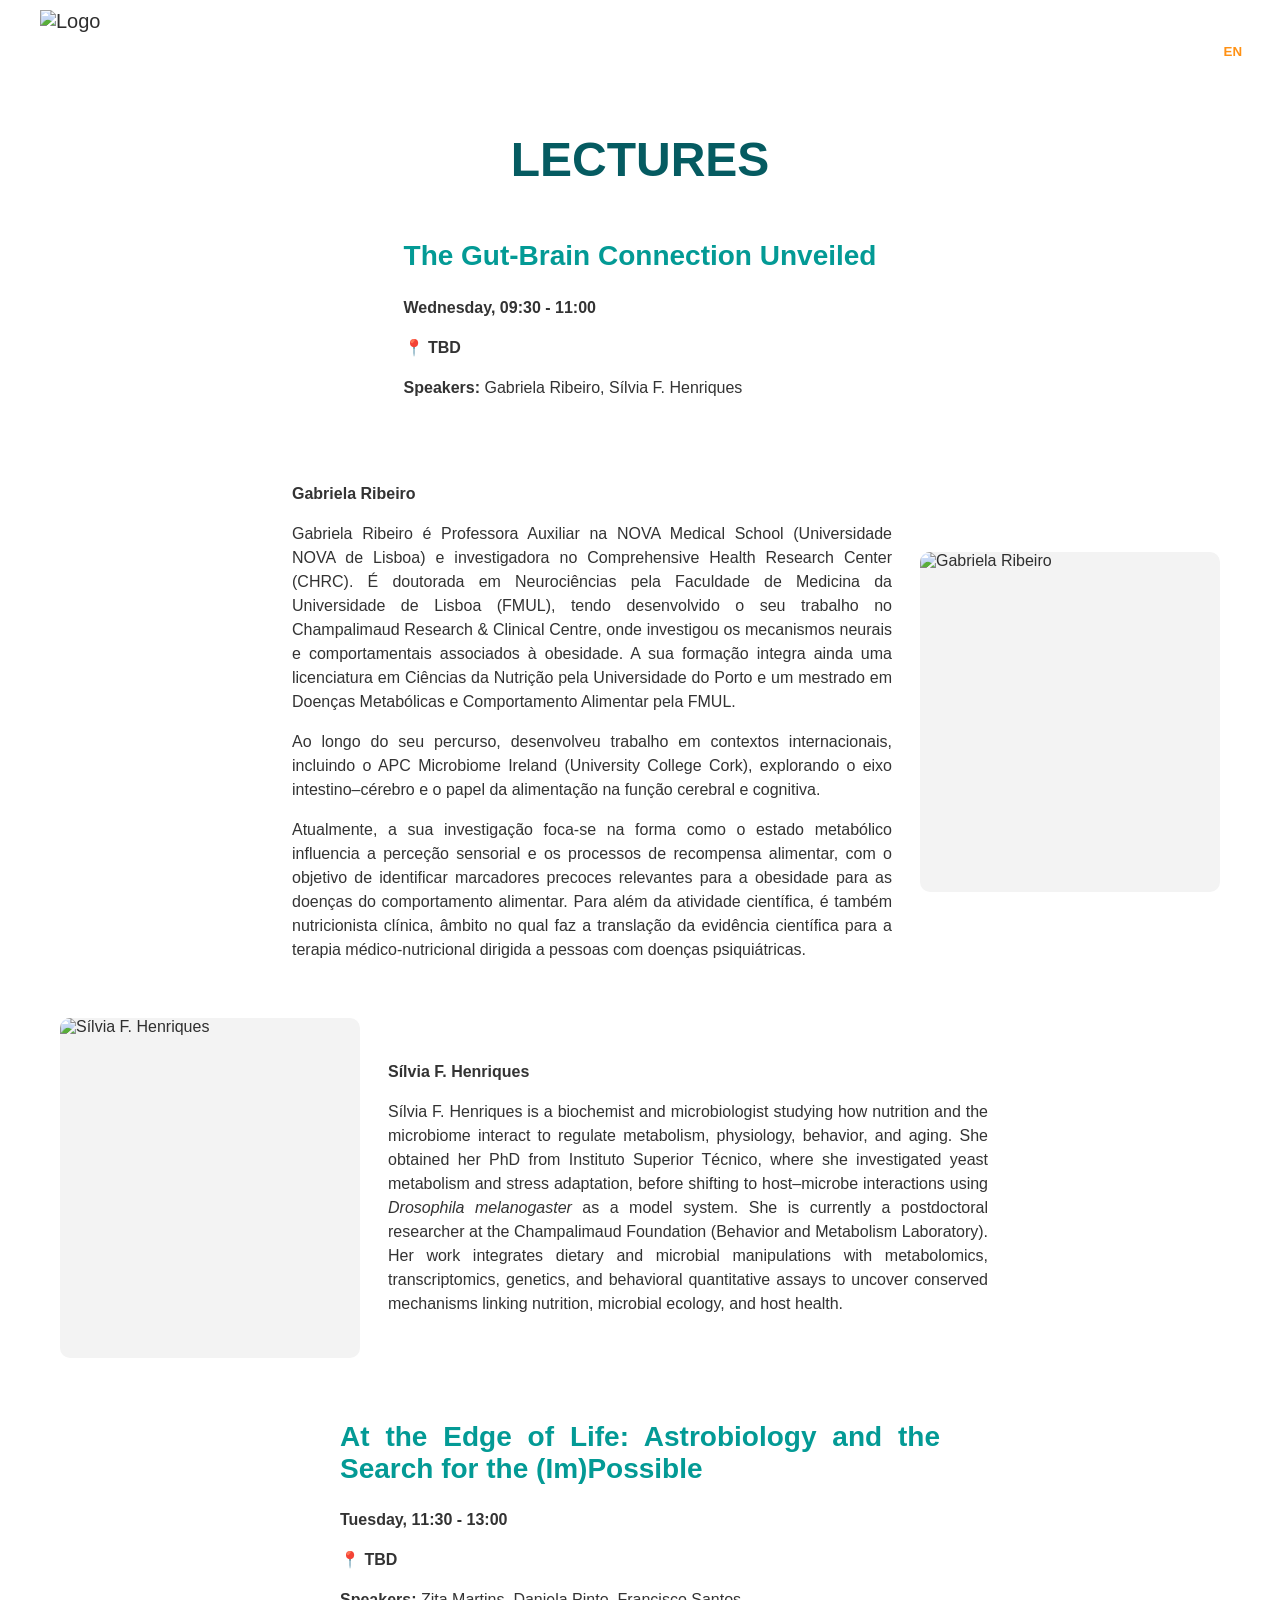
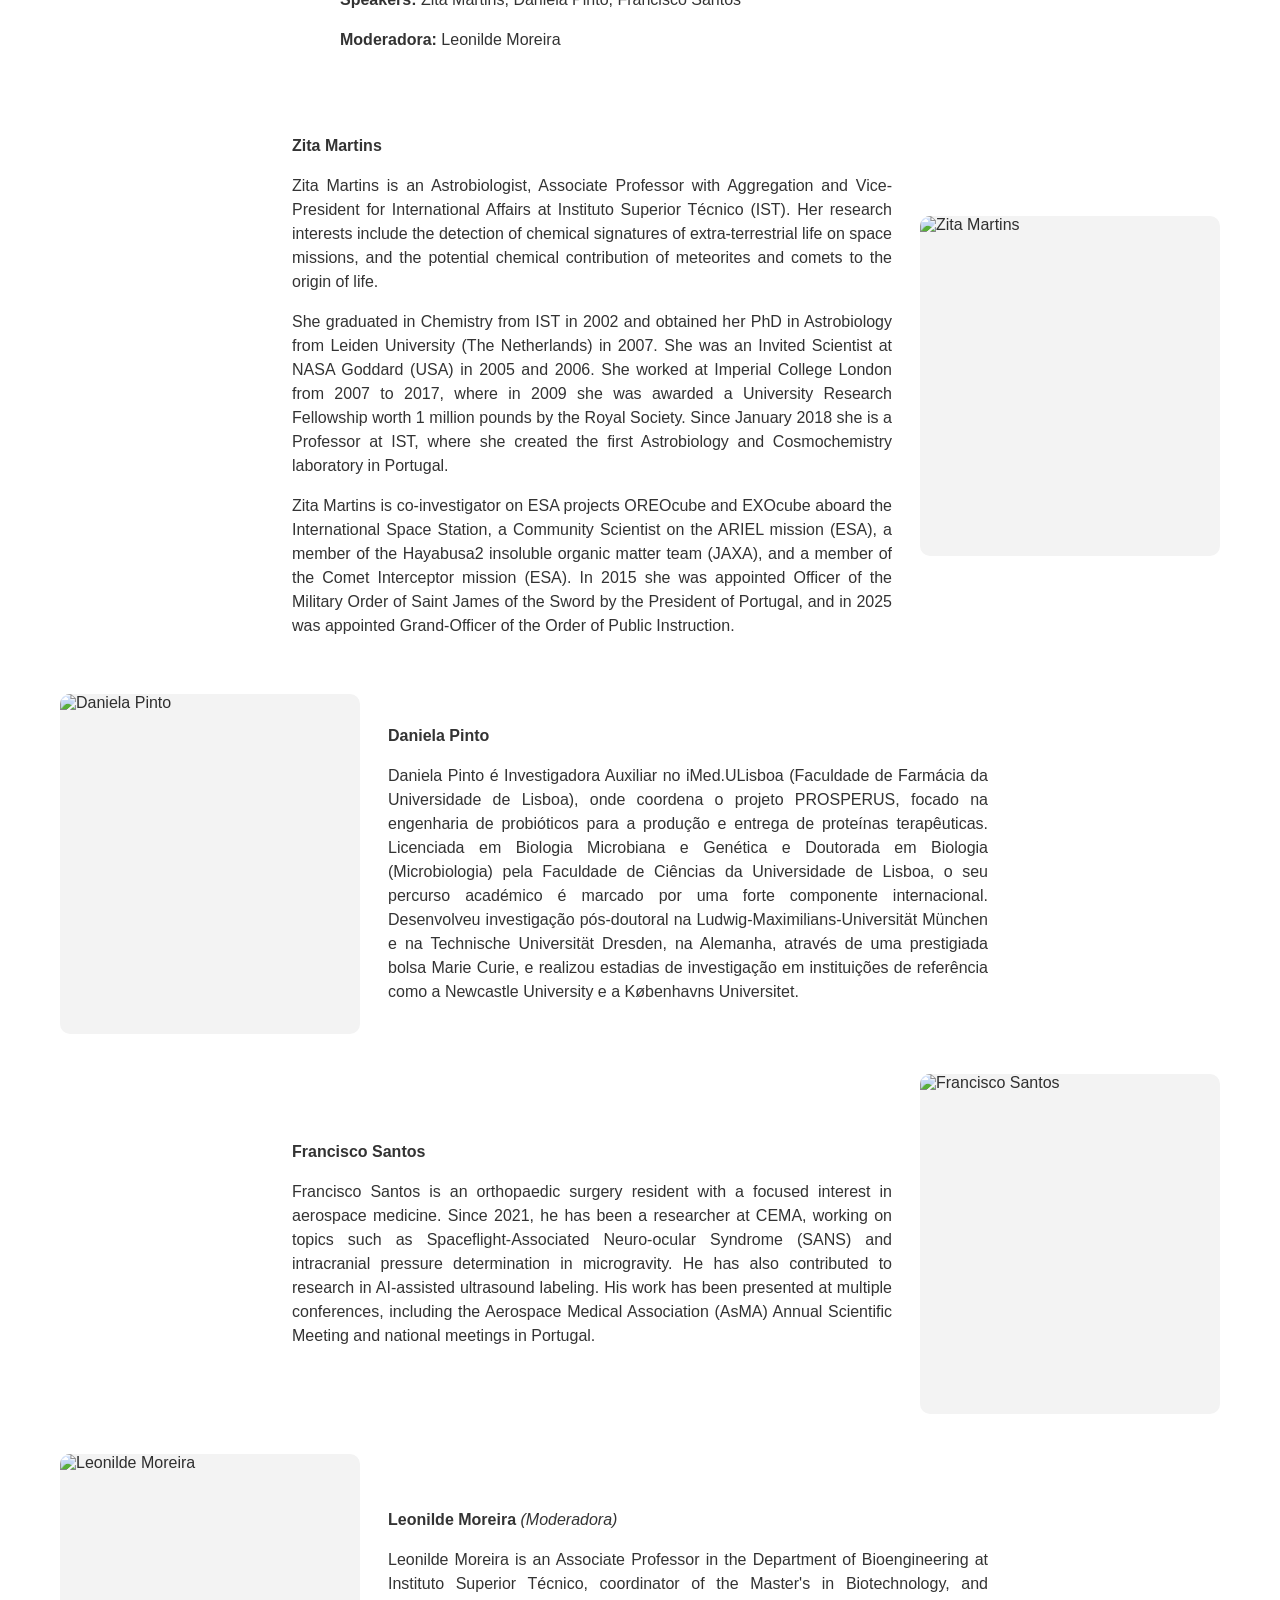
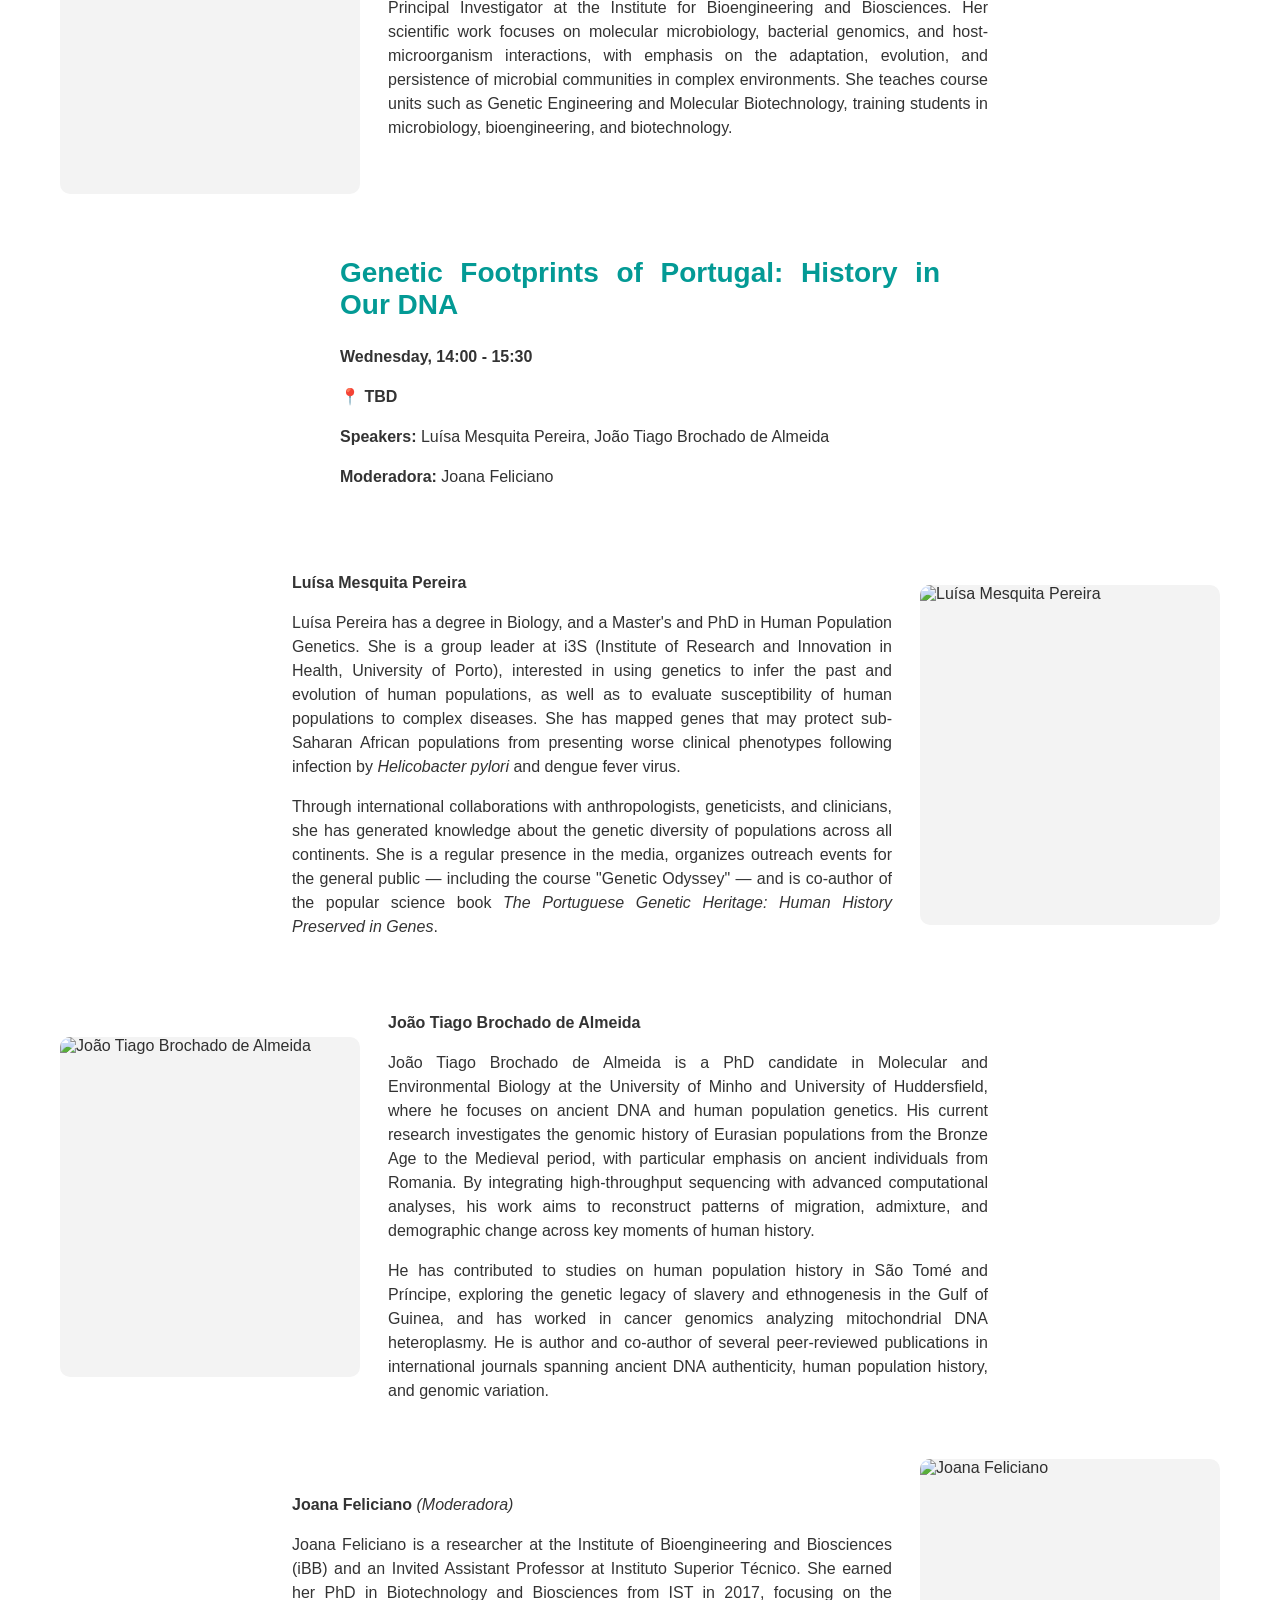
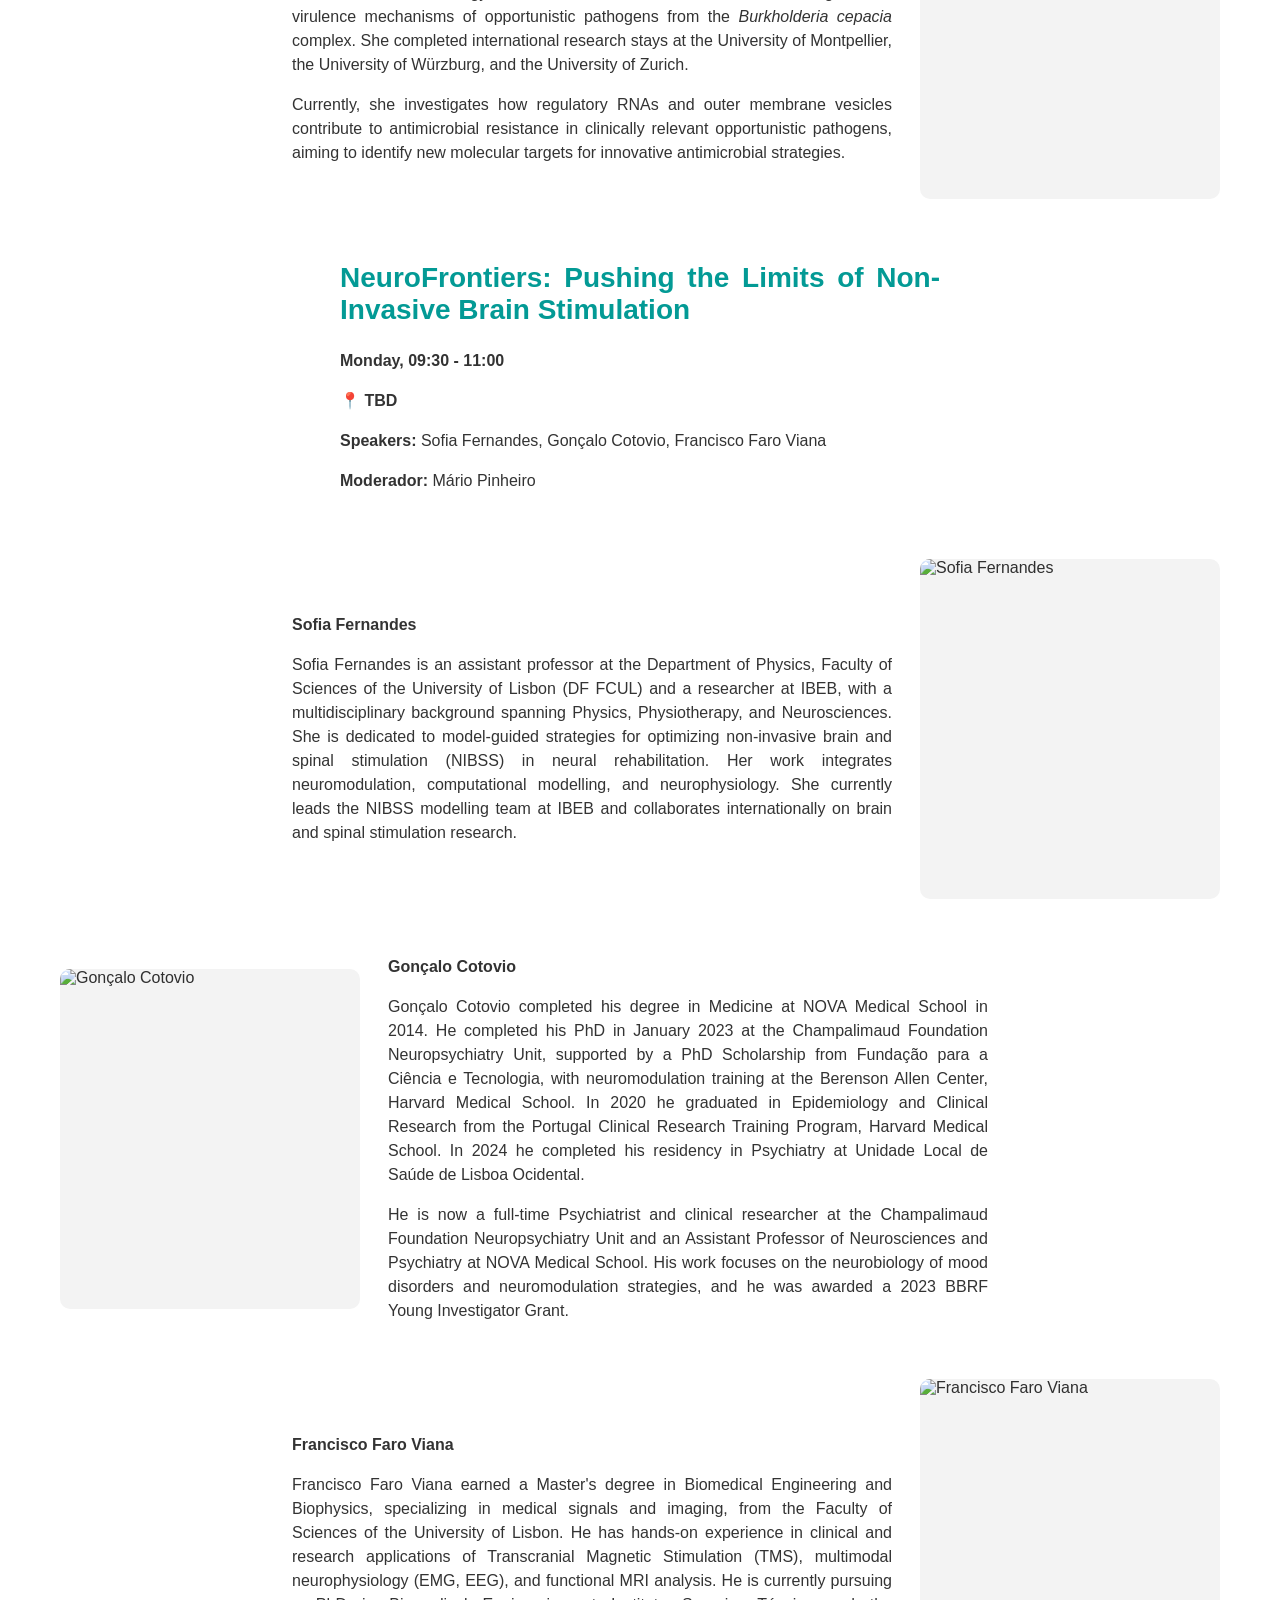
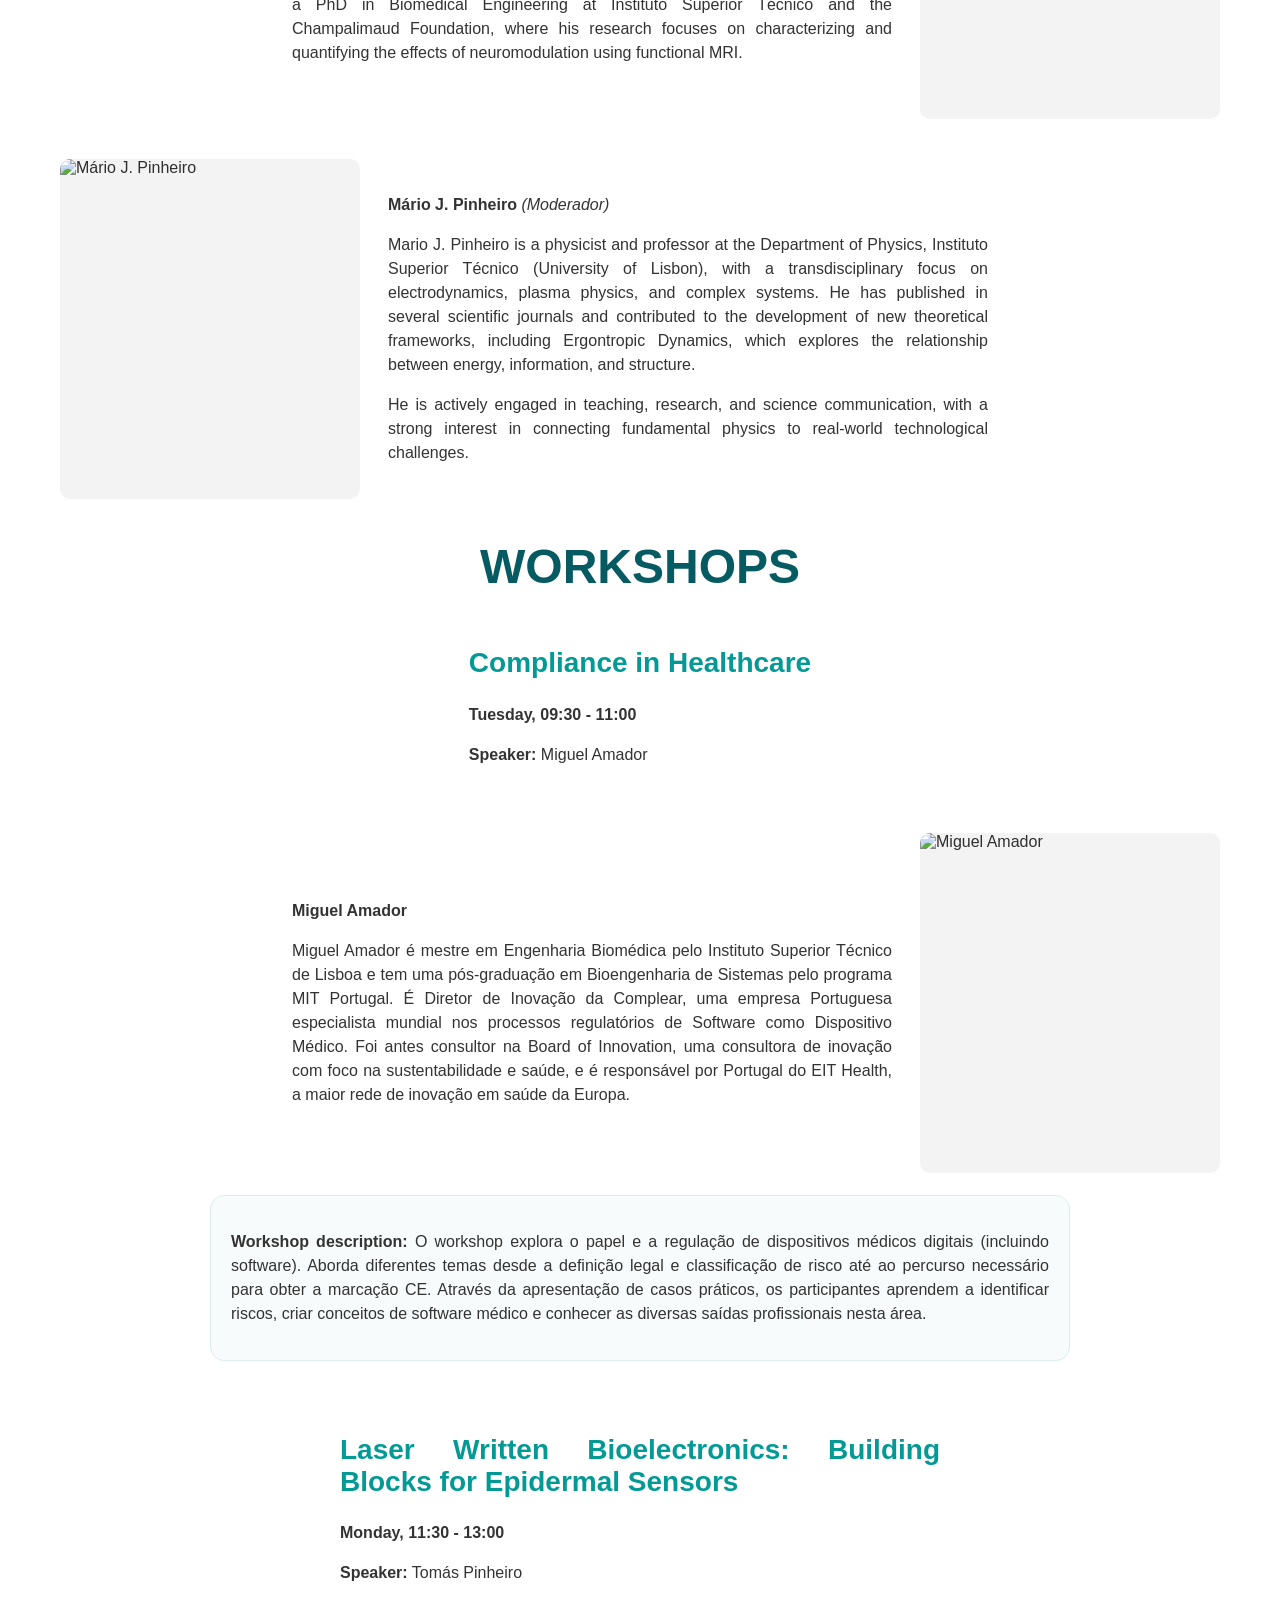
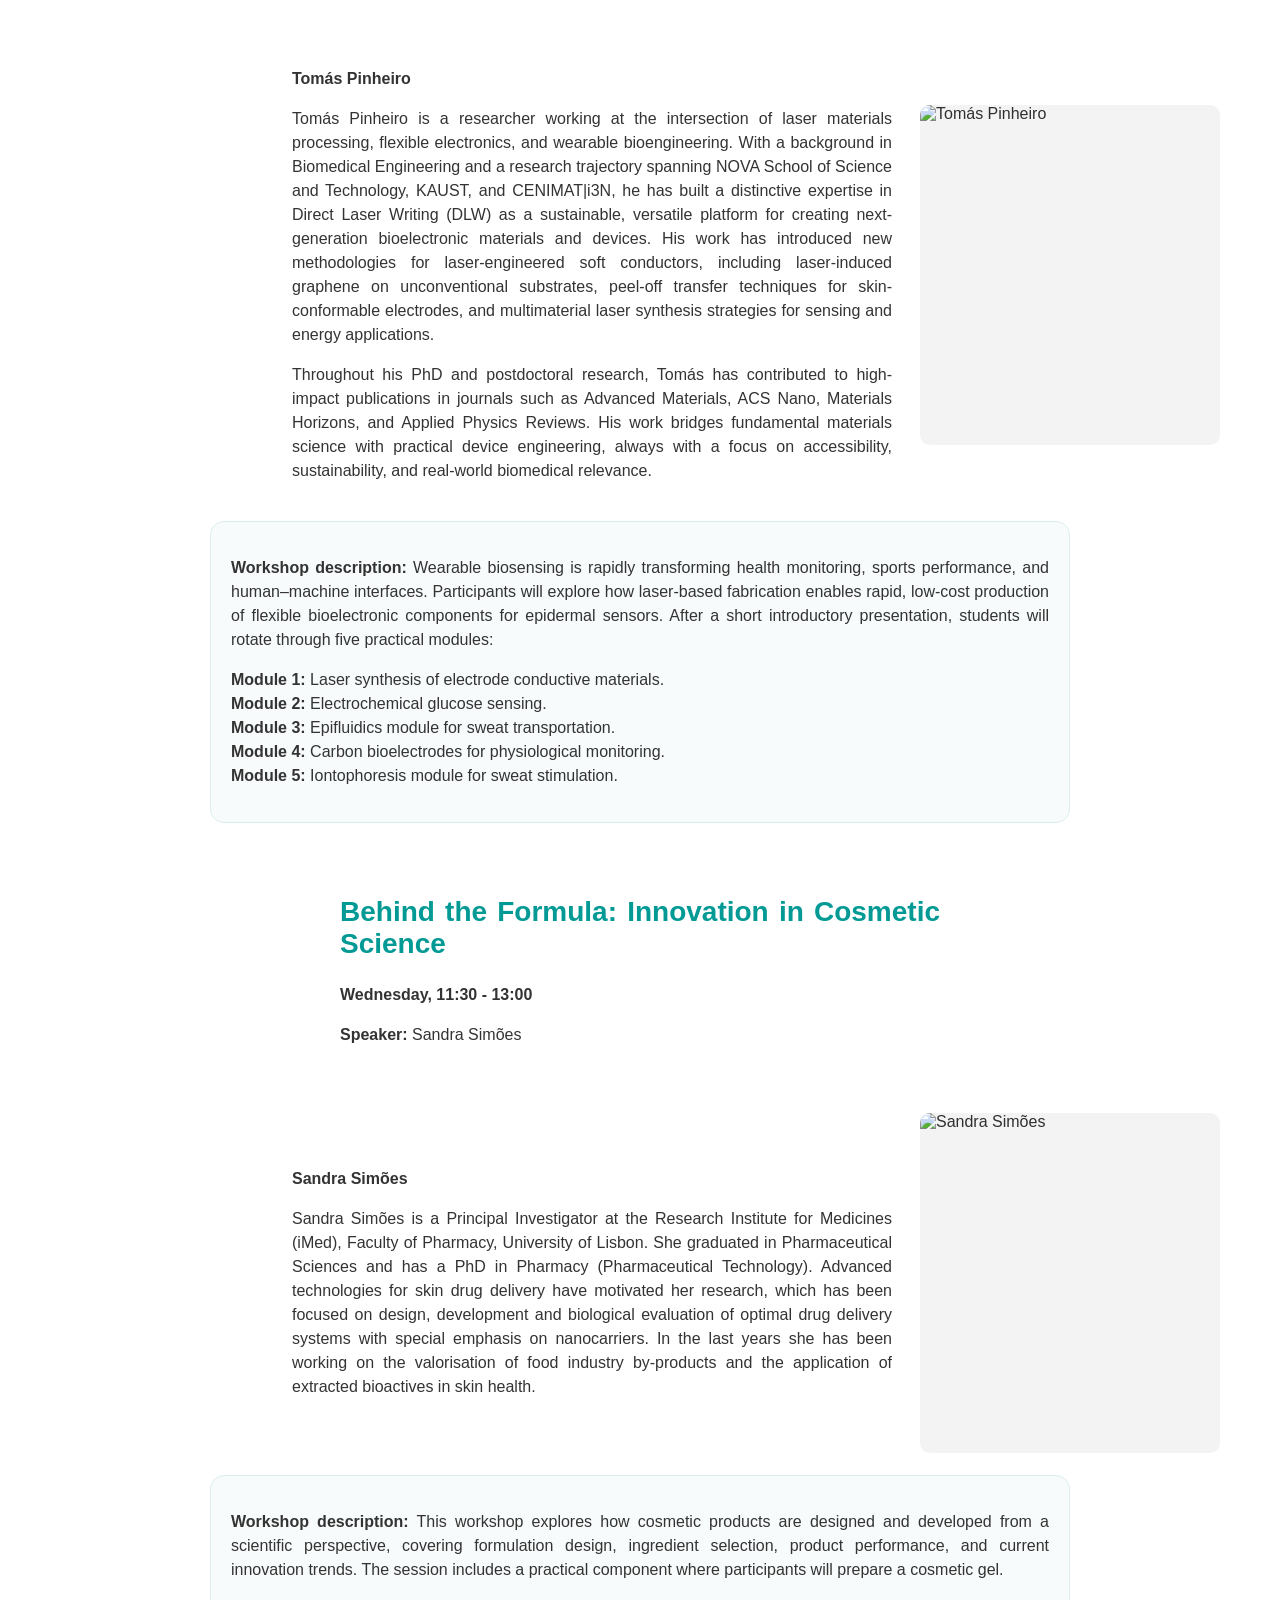
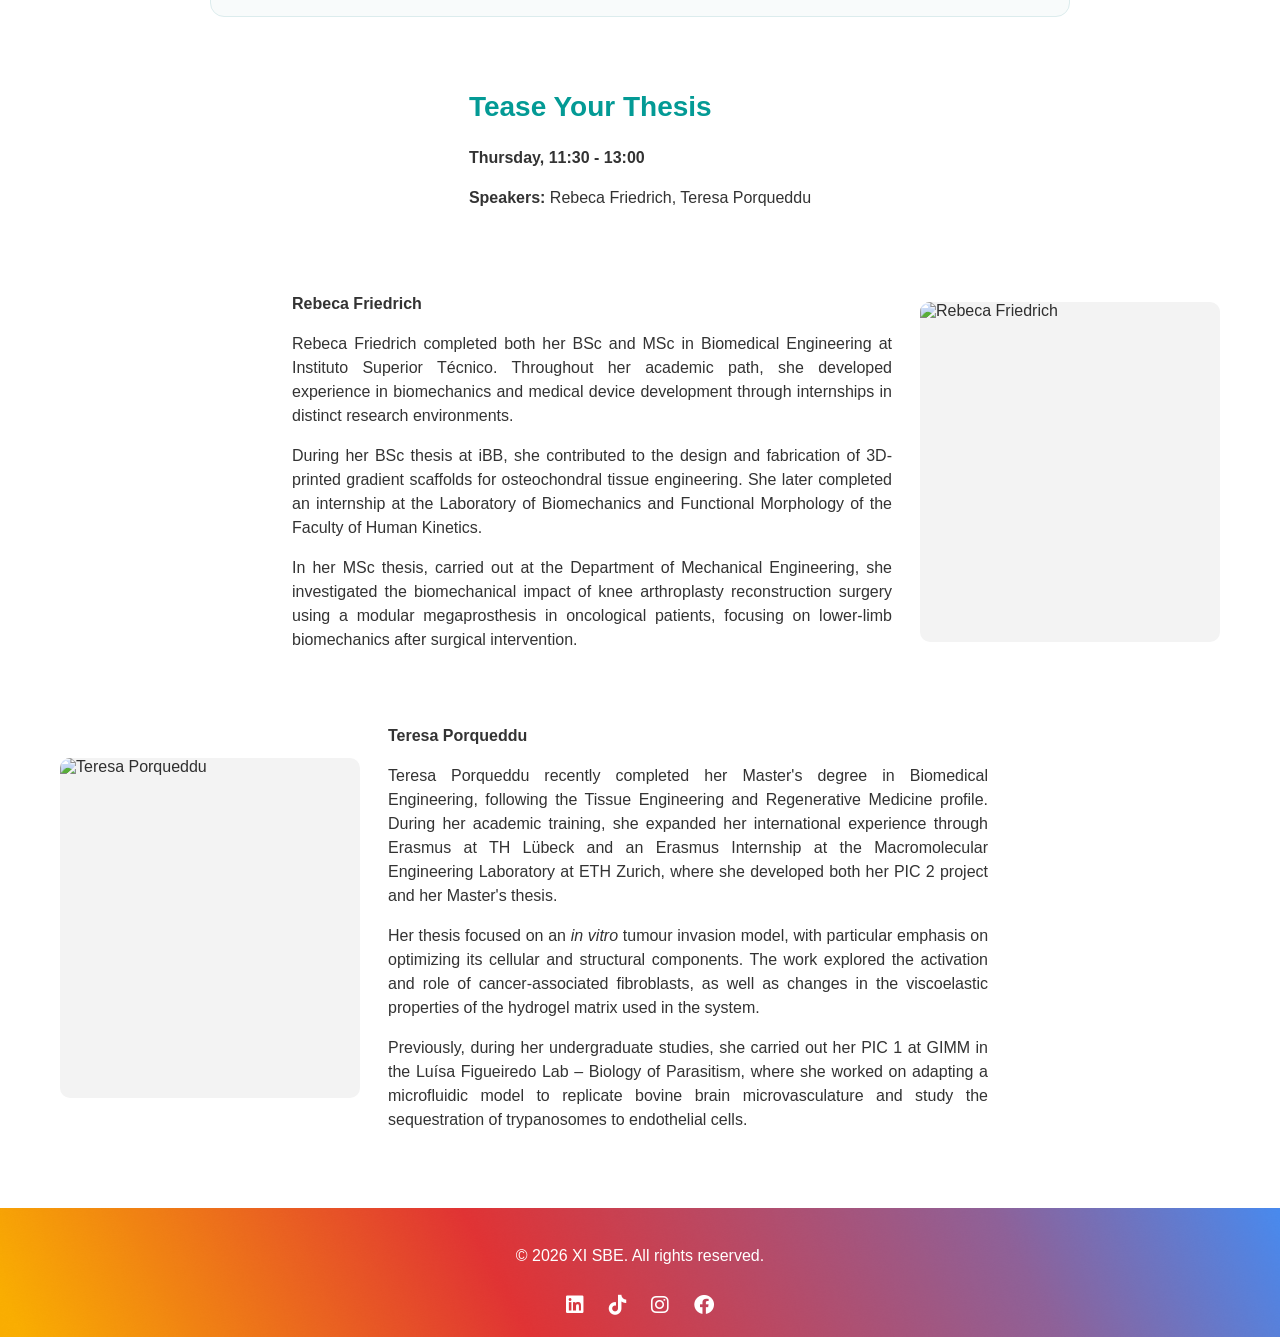
==== commit 33e7226b: "Merge branch 'main' into translation-toggle-header" ====
--- a/activities.html
+++ b/activities.html
@@ -326,6 +326,38 @@
                 border-radius: 12px;
             }
         }
+
+        #back-to-top {
+            position: fixed;
+            bottom: 24px;
+            left: 50%;
+            transform: translateX(-50%);
+            background: linear-gradient(90deg, #F59E0B, #EA580C);
+            color: #fff;
+            border: none;
+            border-radius: 50px;
+            padding: 10px 22px;
+            font-size: 18px;
+            cursor: pointer;
+            box-shadow: 0 4px 14px rgba(234, 88, 12, 0.35);
+            opacity: 0;
+            pointer-events: none;
+            transition: opacity 0.3s ease;
+            z-index: 999;
+            touch-action: manipulation;
+        }
+
+        #back-to-top.visible {
+            opacity: 1;
+            pointer-events: auto;
+        }
+
+        @media (max-width: 600px) {
+            #back-to-top {
+                padding: 16px 36px;
+                font-size: 22px;
+            }
+        }
     </style>
 </head>
 <body>
@@ -869,6 +901,8 @@
     </div>
 </main>
 <div id="footer-placeholder"></div>
+
+<button id="back-to-top" aria-label="Back to top">↑</button>
 
 <script>
     function normalizeText(value) {
@@ -930,7 +964,9 @@
         const target = resolveActivityTarget(activity);
 
         if (target) {
-            target.scrollIntoView({ behavior: 'smooth', block: 'start' });
+            const headerHeight = document.getElementById('header-placeholder')?.offsetHeight || 0;
+            const offset = target.getBoundingClientRect().top + window.scrollY - headerHeight - 16;
+            window.scrollTo({ top: offset, behavior: 'smooth' });
             target.classList.add('activity-target-highlight');
             setTimeout(() => target.classList.remove('activity-target-highlight'), 2600);
         }
@@ -1109,10 +1145,15 @@
             container.innerHTML = "";
             const fragment = document.createRange().createContextualFragment(data);
             container.appendChild(fragment);
+            const savedLanguage = localStorage.getItem("siteLanguage") || "en";
+
+            if (typeof applyLanguage === "function") {
+                applyLanguage(savedLanguage);
+            }
         });
 
-    navigateToActivityFromQuery();
     loadPartial('footer.html', 'footer-placeholder');
+    window.addEventListener('load', navigateToActivityFromQuery);
 
     document.addEventListener('DOMContentLoaded', () => {
         wrapSpeakerRuns();
@@ -1122,6 +1163,27 @@
     });
 
     window.addEventListener('resize', resetSpeakerCardsForDesktop);
+
+    const backToTopBtn = document.getElementById('back-to-top');
+    const scrollToTop = () => window.scrollTo({ top: 0, behavior: 'smooth' });
+    backToTopBtn.addEventListener('click', scrollToTop);
+    backToTopBtn.addEventListener('touchend', (e) => { e.preventDefault(); scrollToTop(); });
+
+    window.addEventListener('scroll', () => {
+        const btn = document.getElementById('back-to-top');
+        btn.classList.toggle('visible', window.scrollY > 300);
+
+        const footer = document.getElementById('footer-placeholder');
+        if (footer) {
+            const footerTop = footer.getBoundingClientRect().top;
+            const viewportHeight = window.innerHeight;
+            if (footerTop < viewportHeight) {
+                btn.style.bottom = (viewportHeight - footerTop + 8) + 'px';
+            } else {
+                btn.style.bottom = '24px';
+            }
+        }
+    });
 </script>
 
 </body>
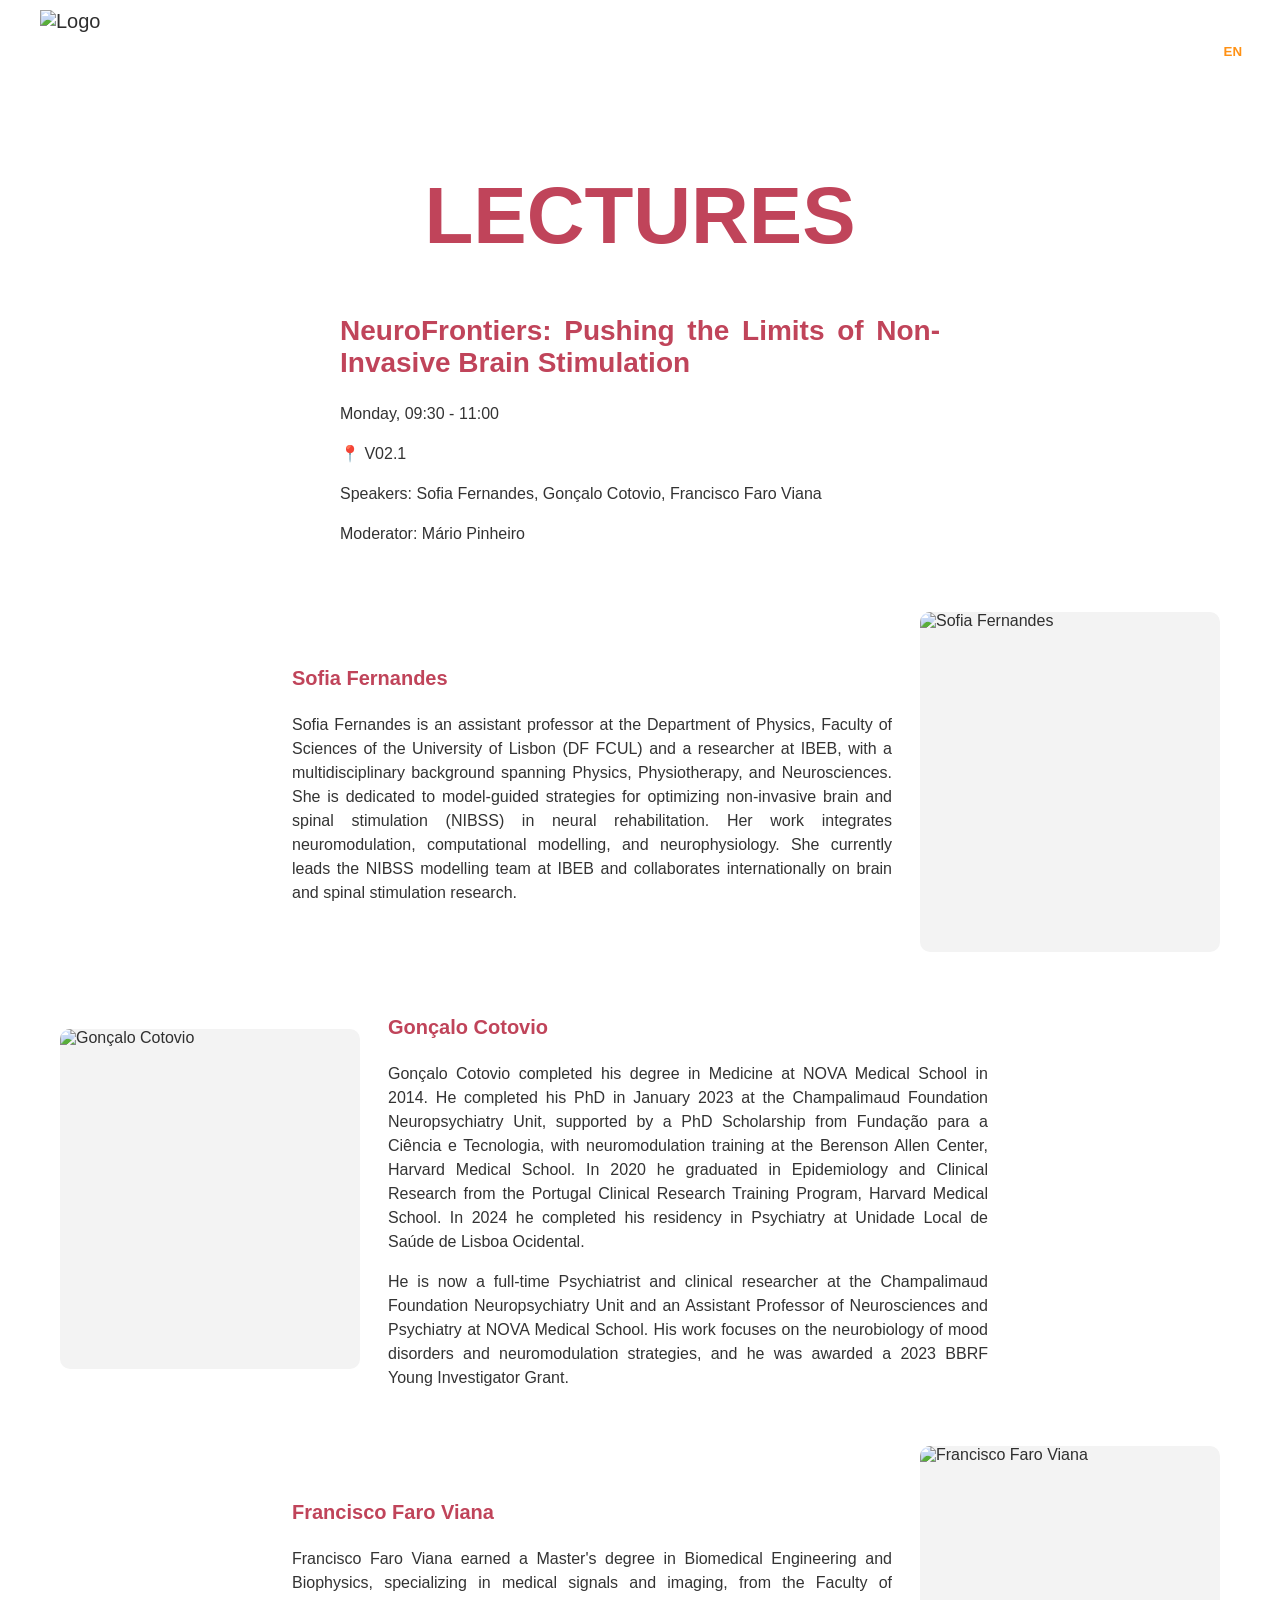
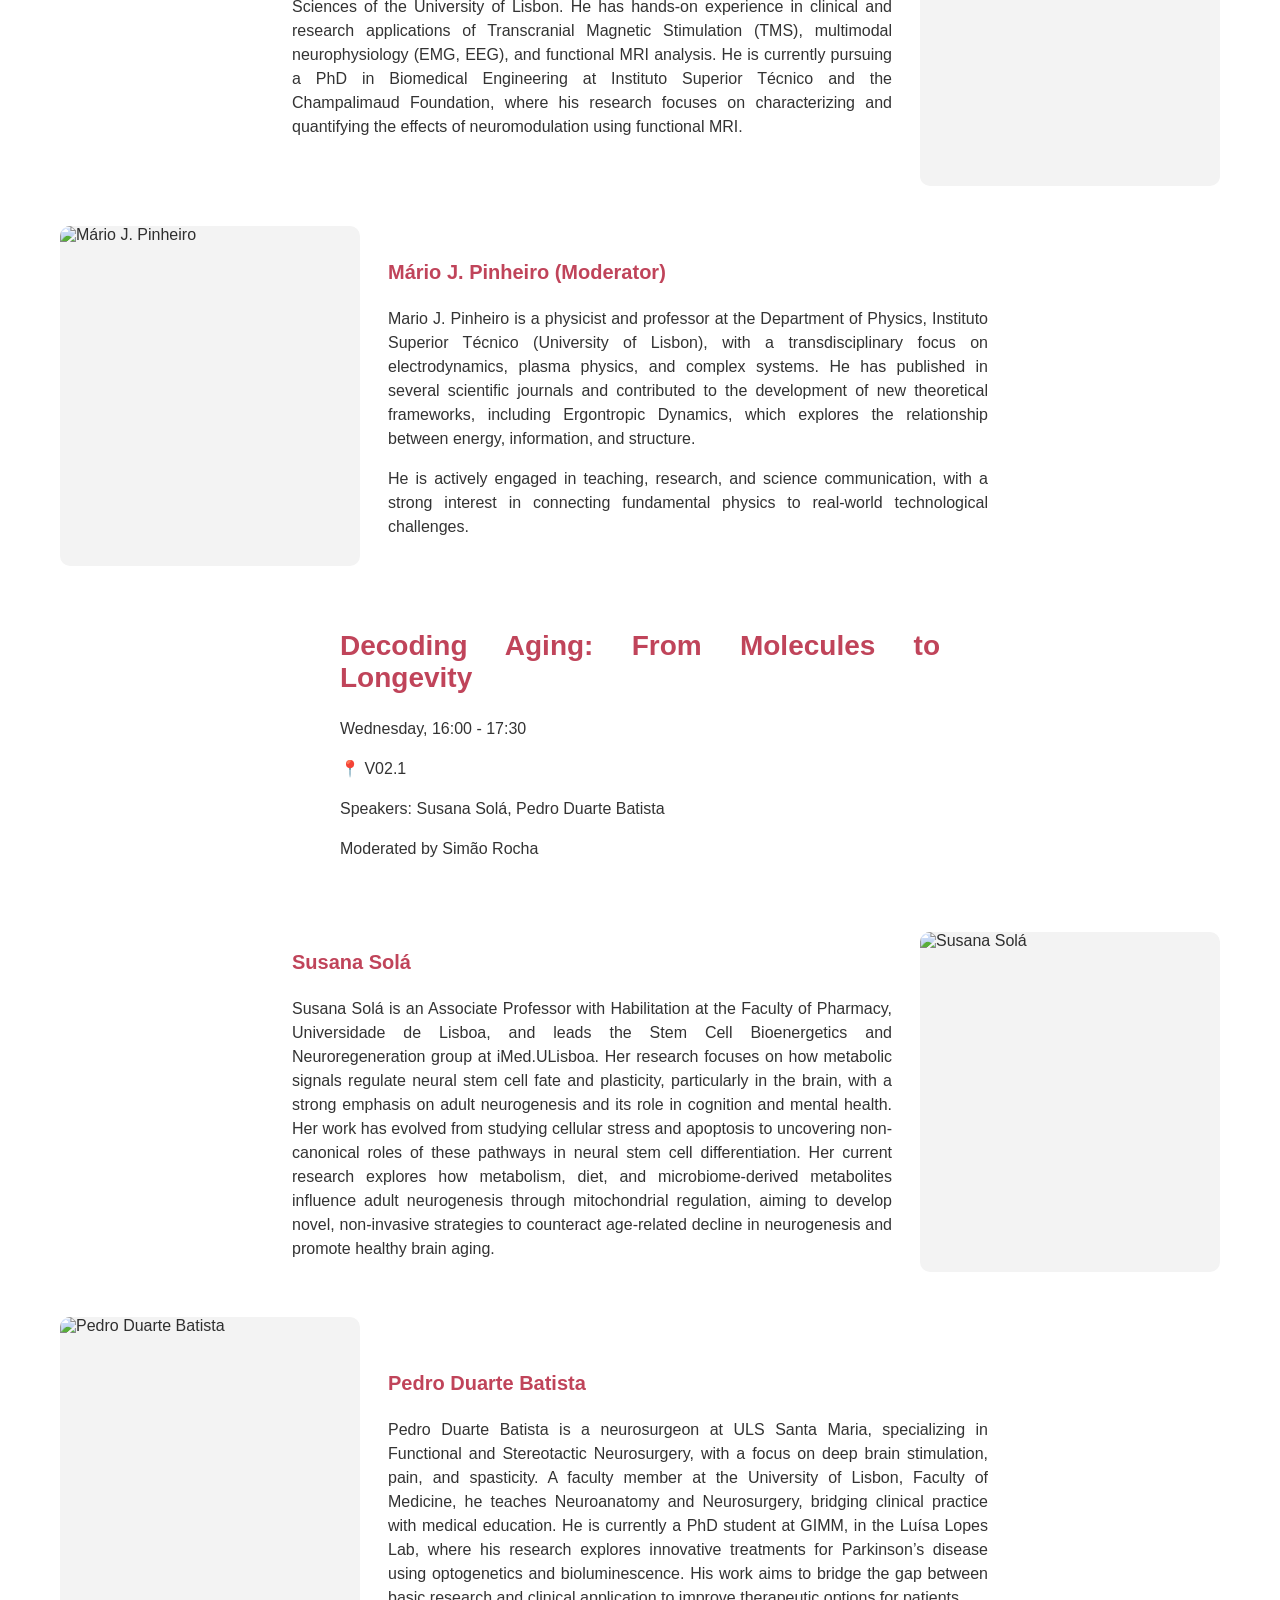
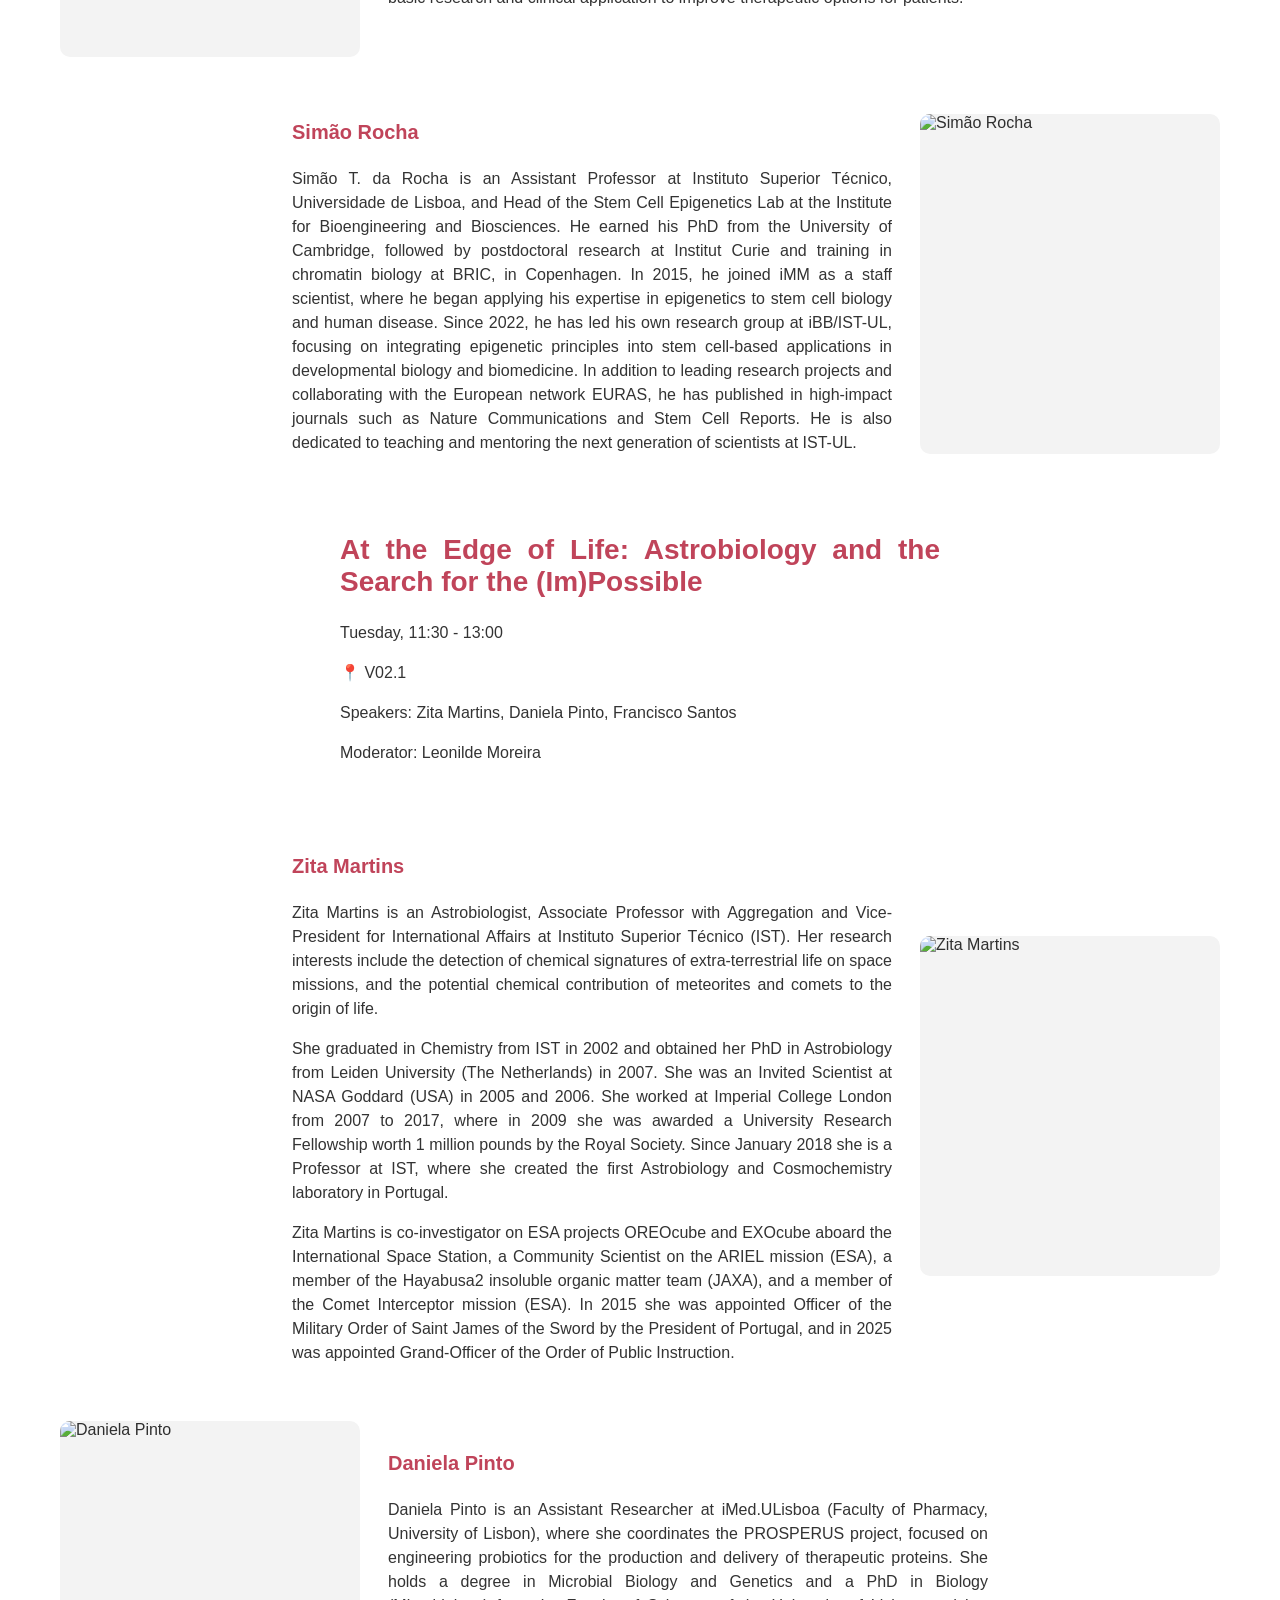
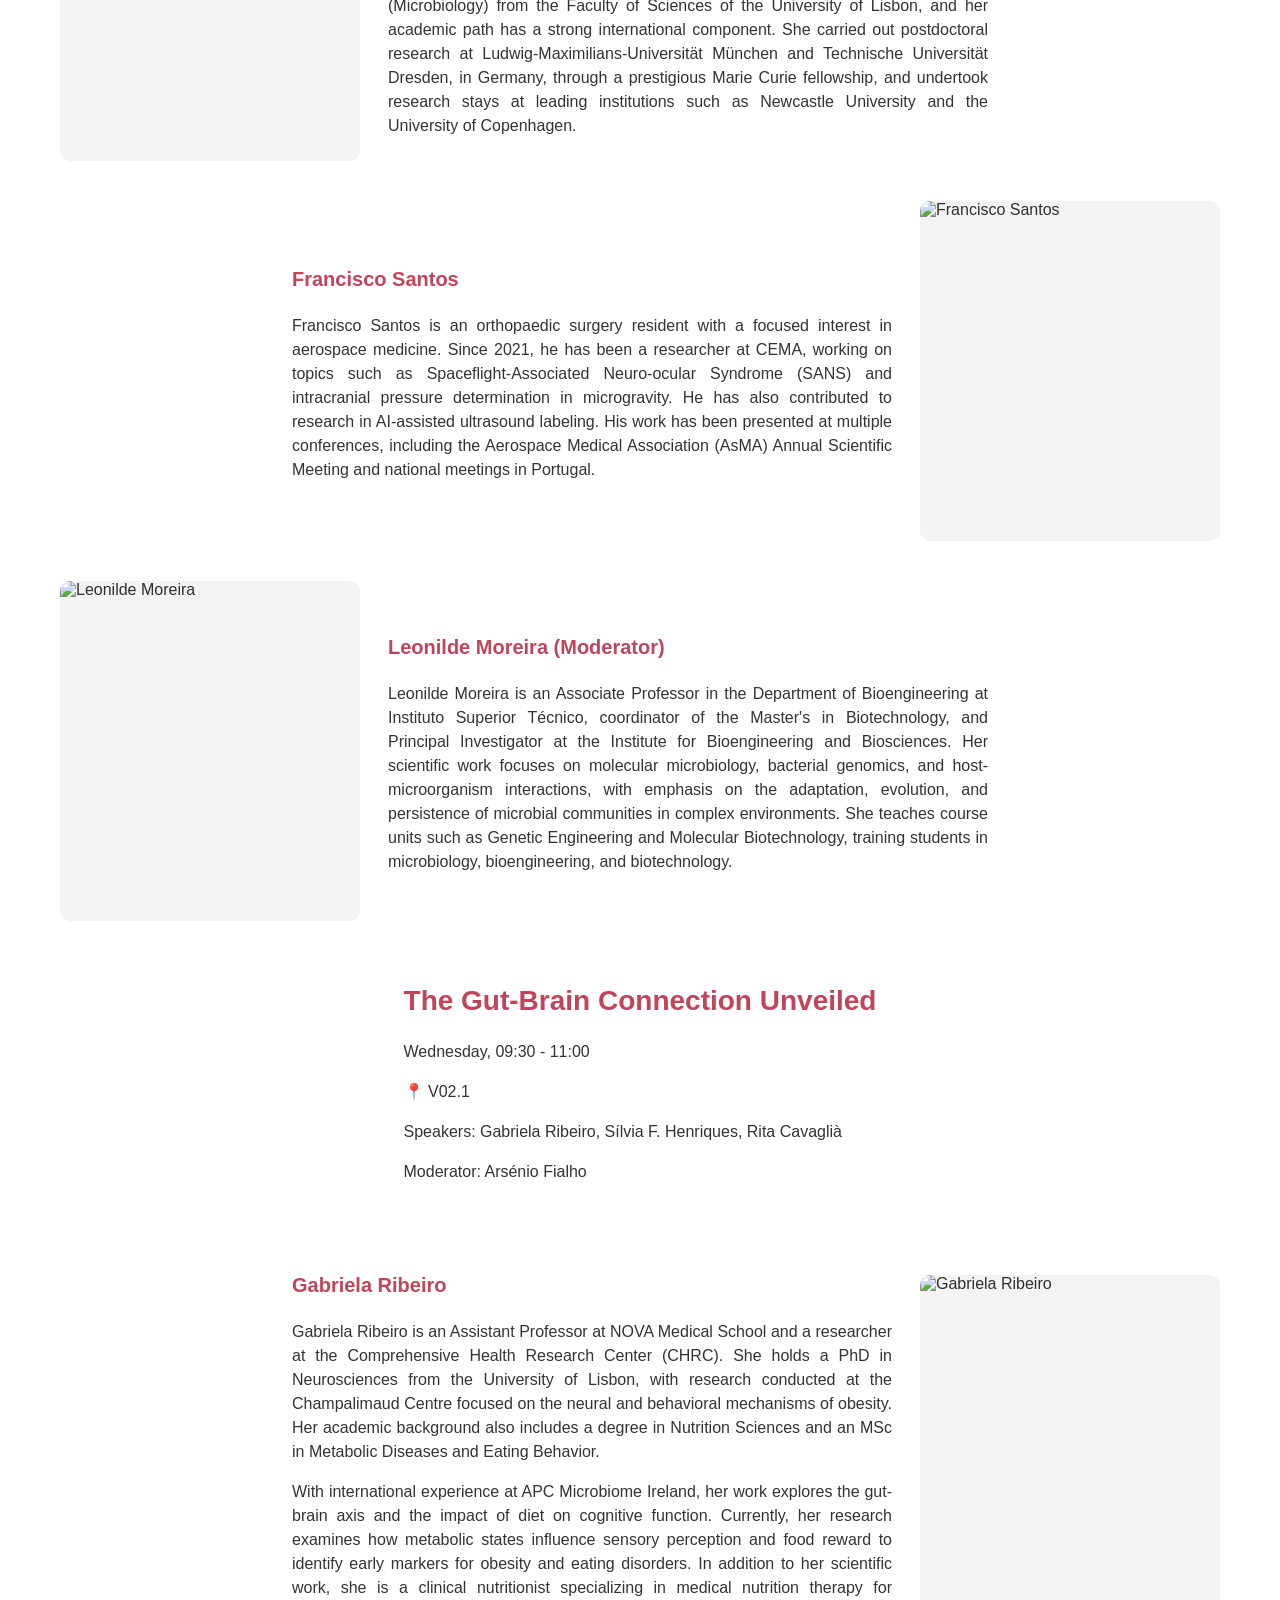
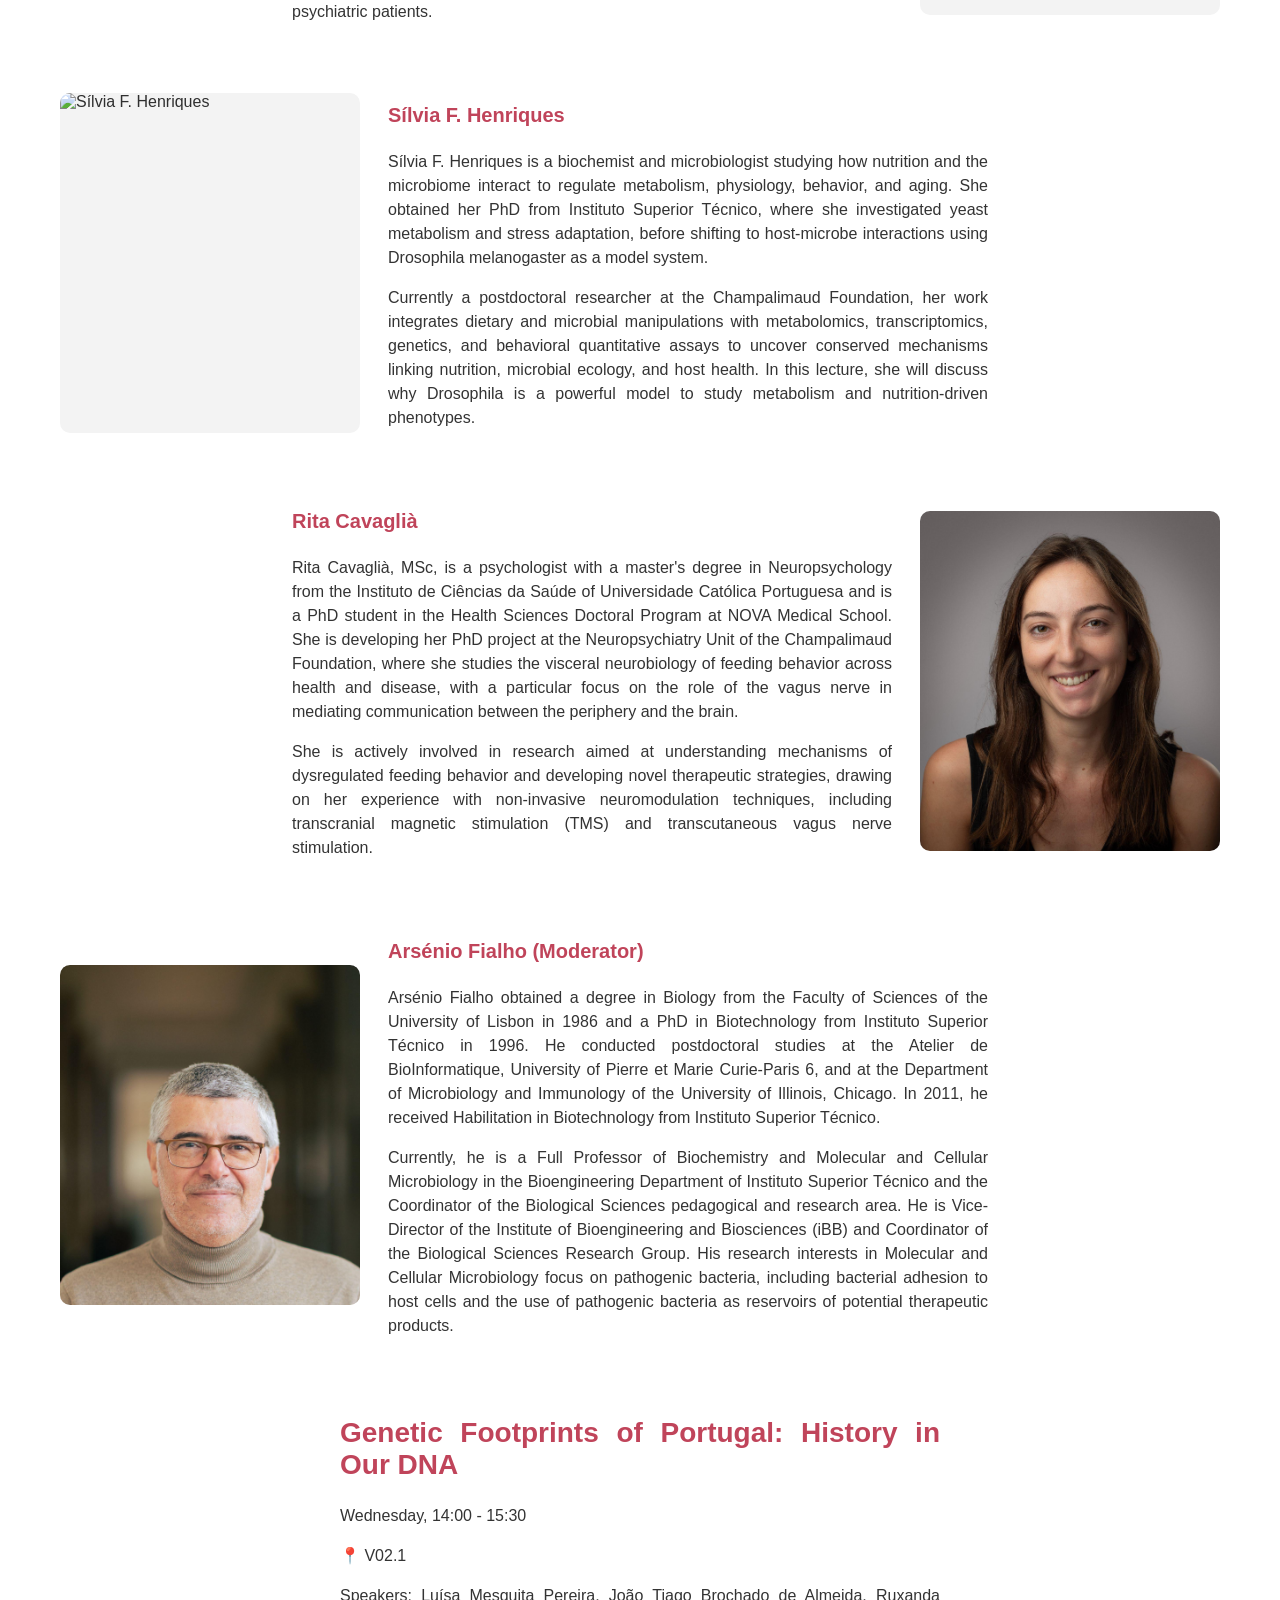
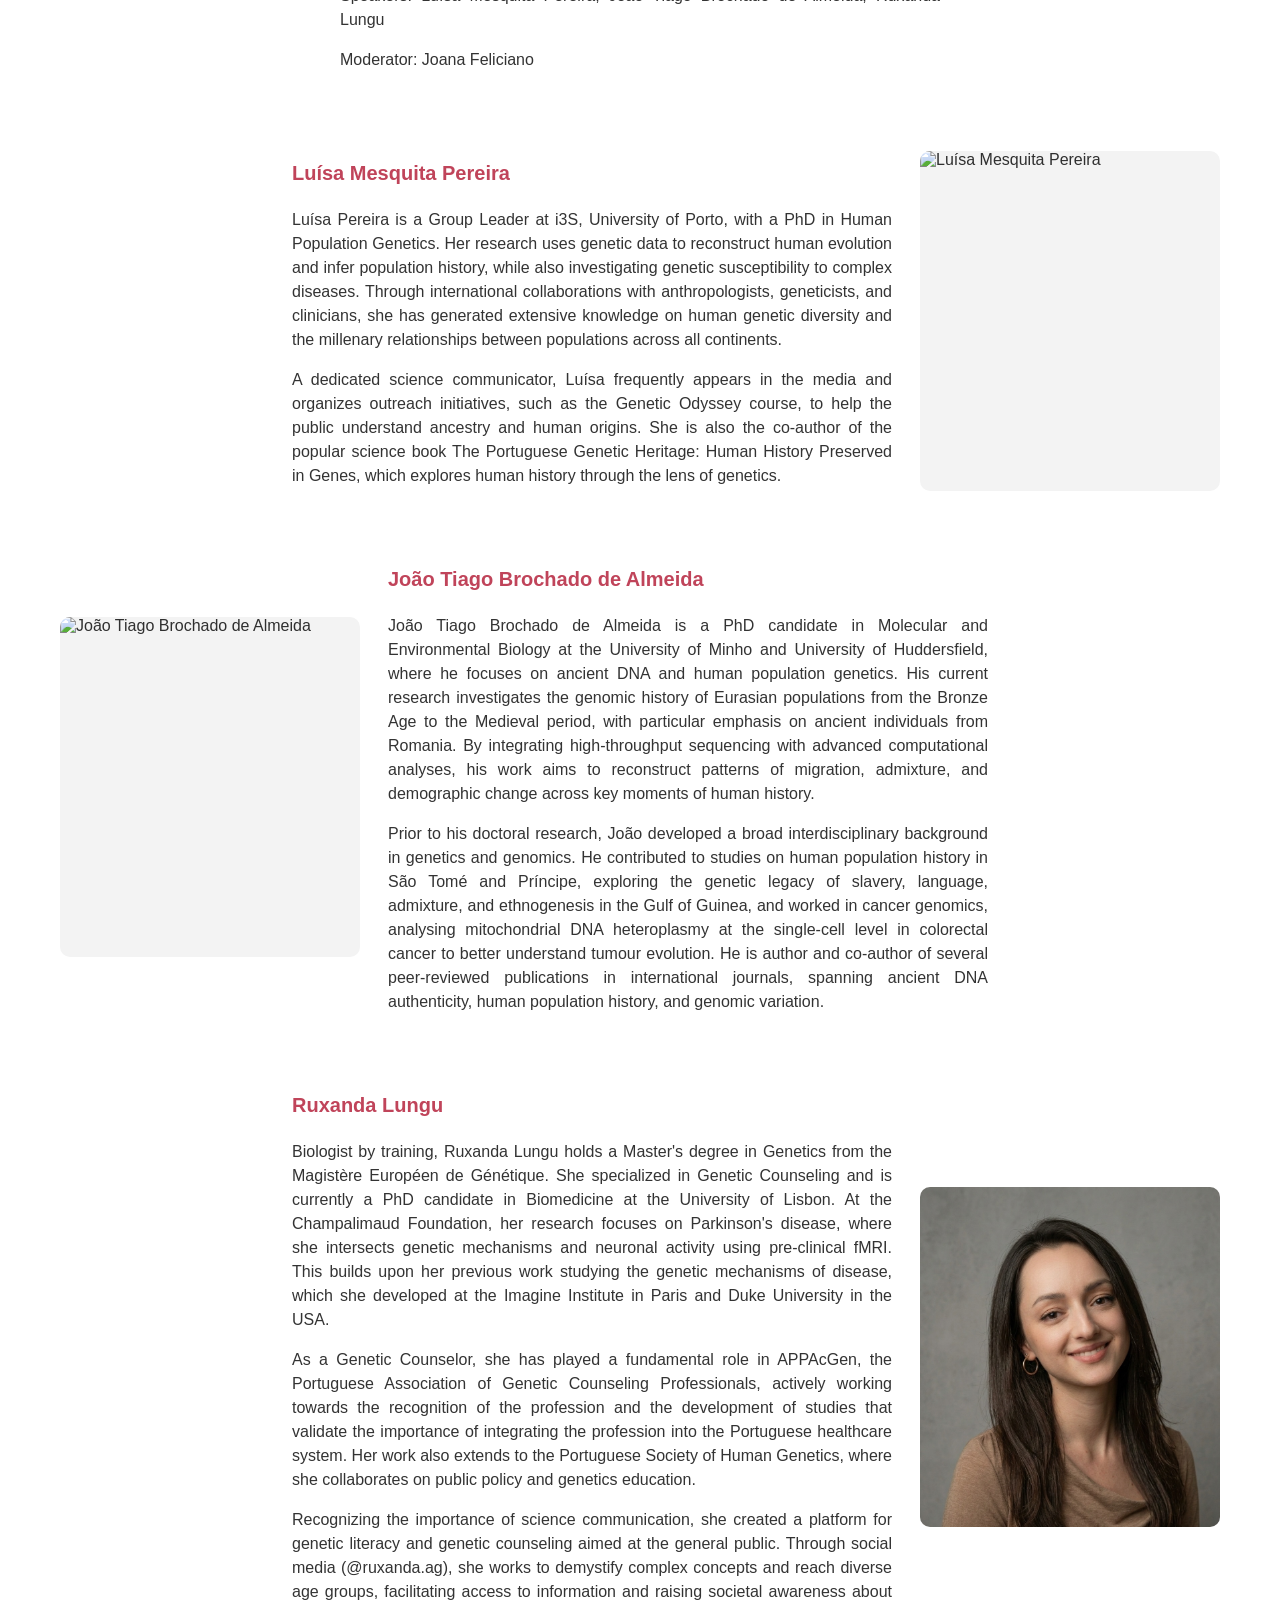
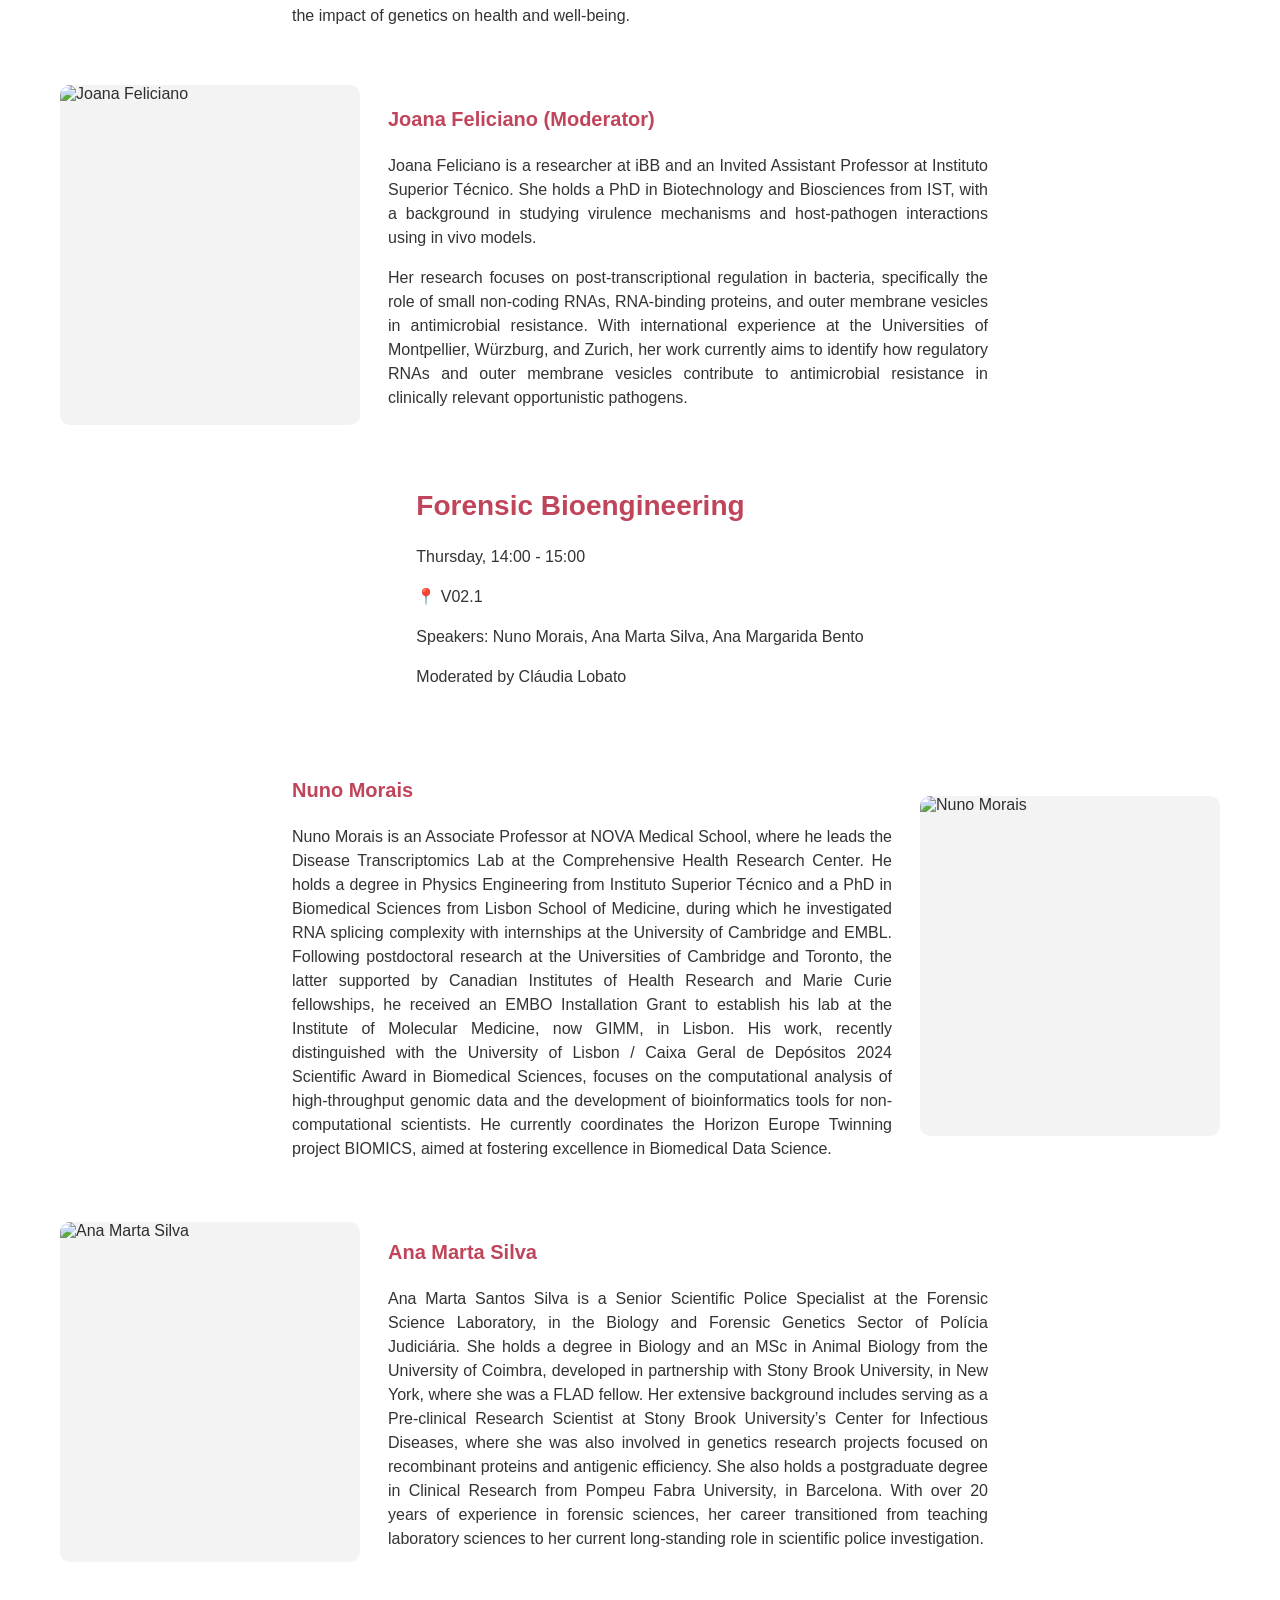
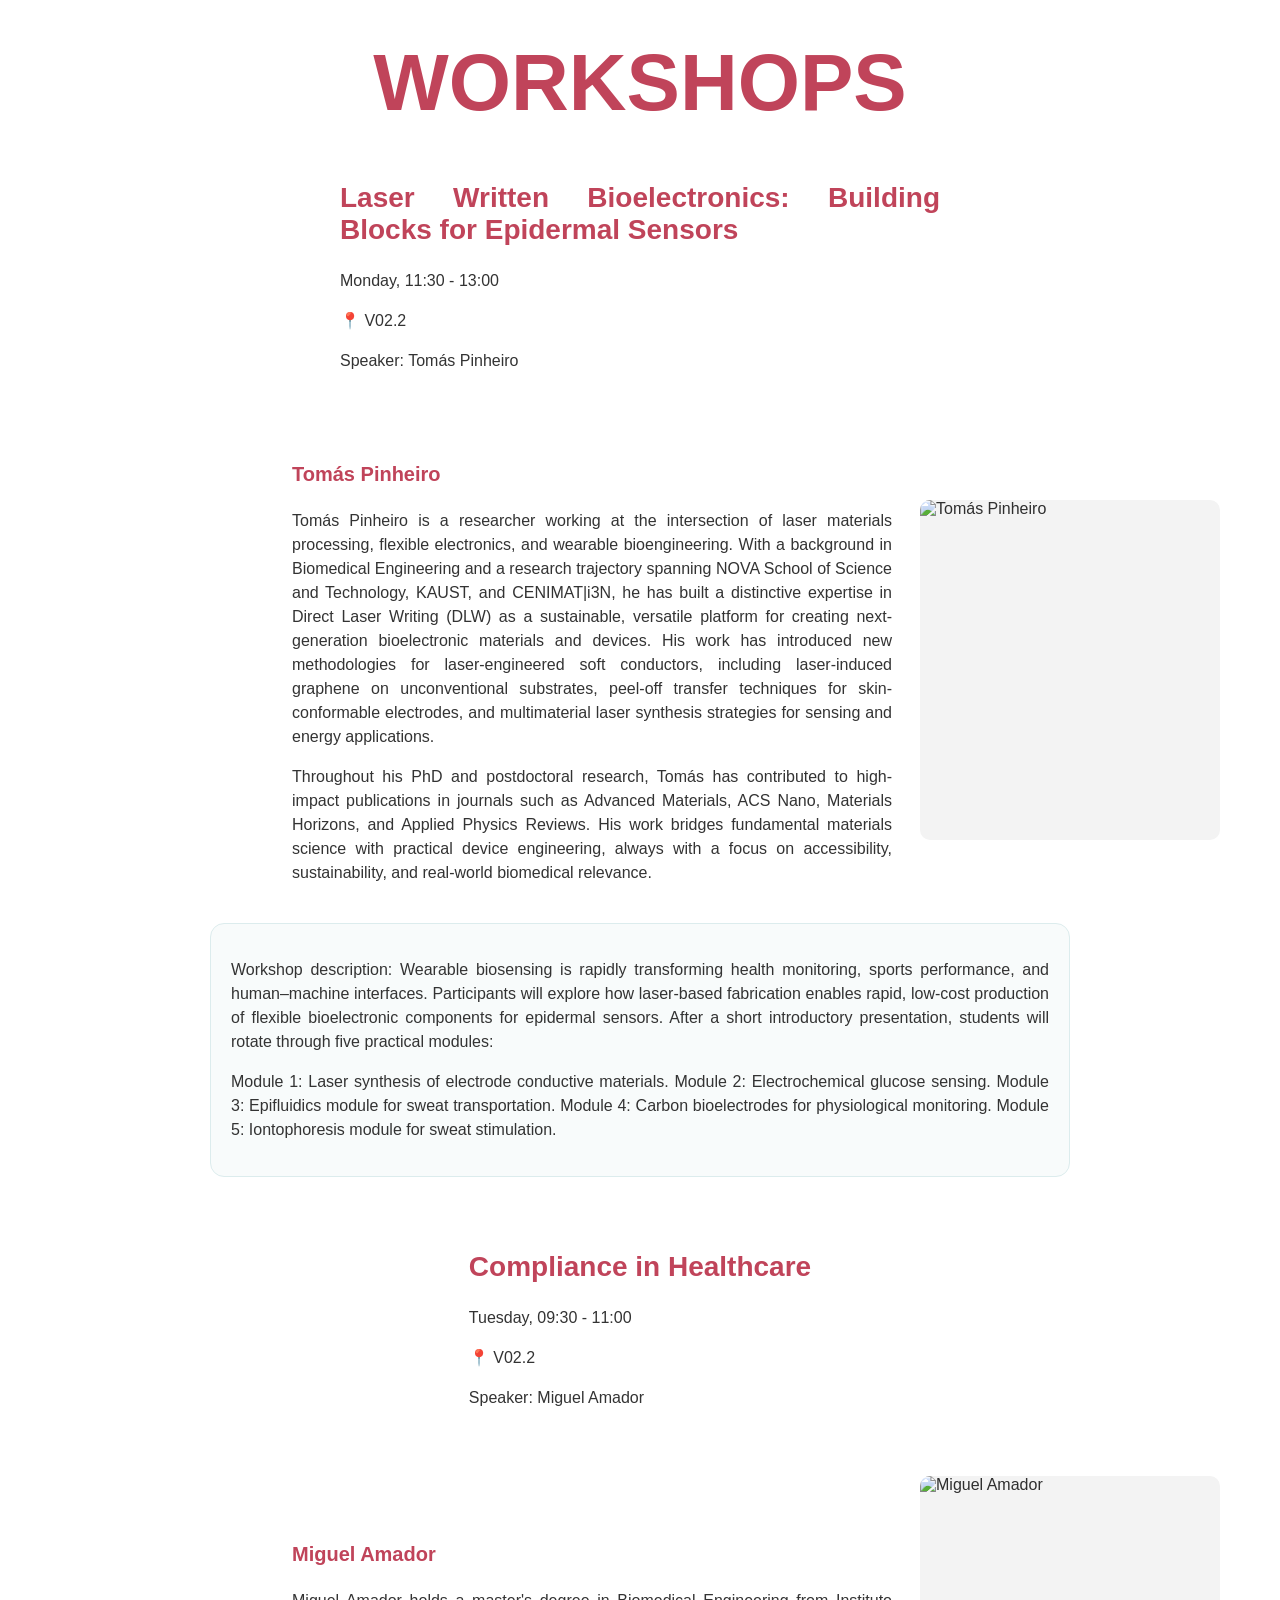
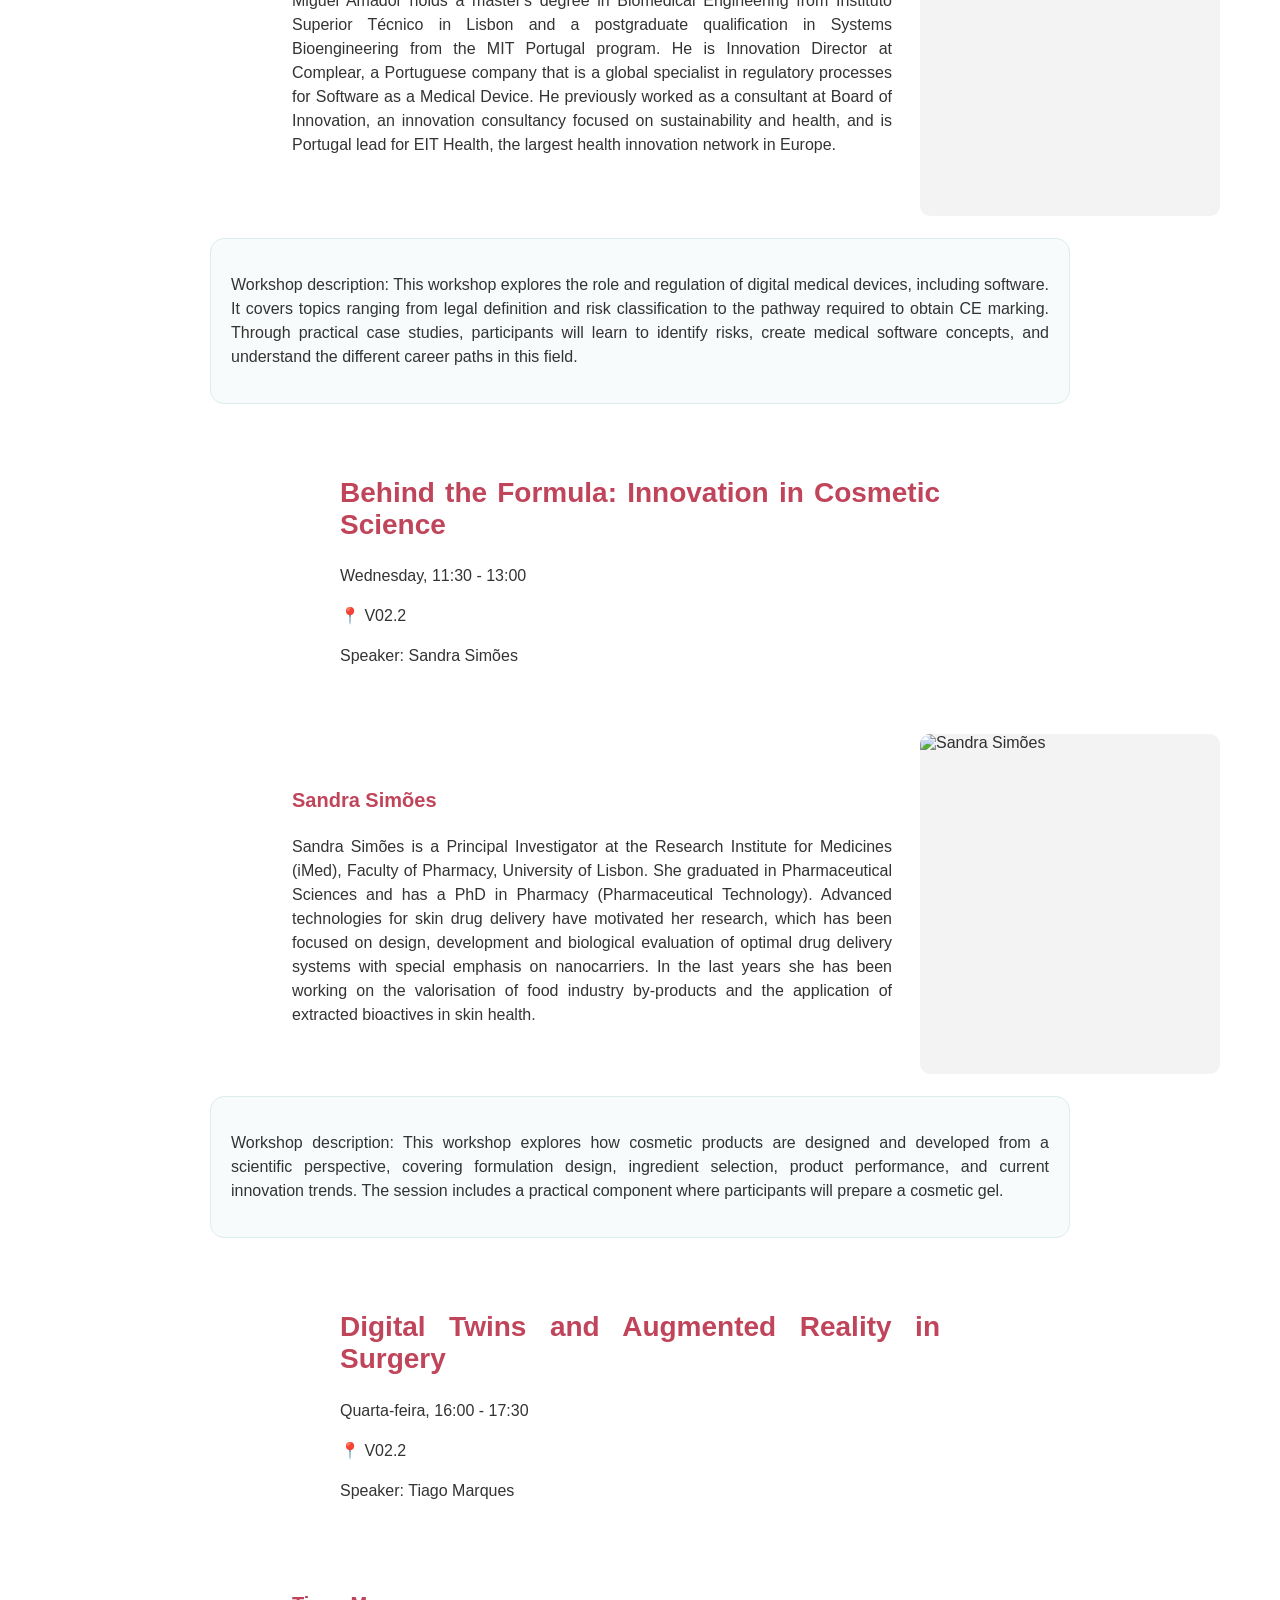
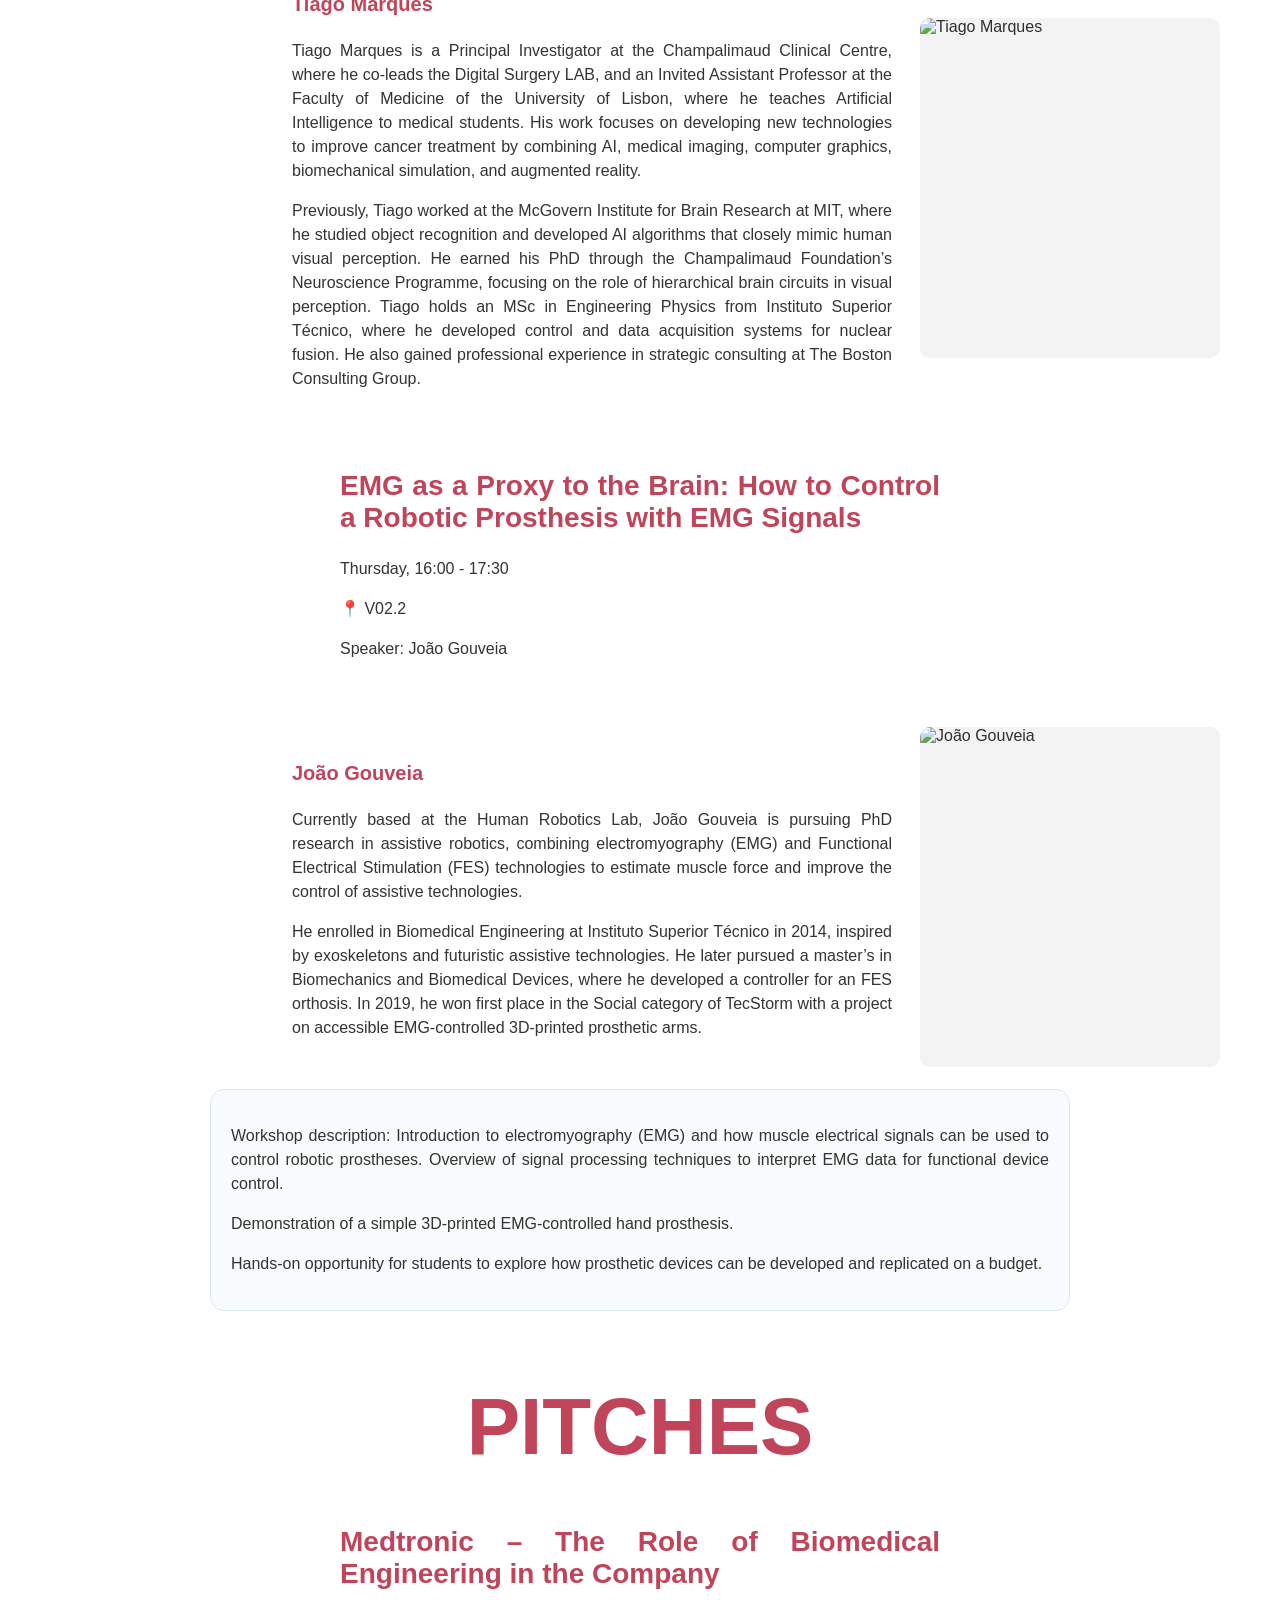
==== commit 392f1020: "Merge pull request #47 from LMoleiro/main tá" ====
--- a/activities.html
+++ b/activities.html
@@ -1,1190 +1,3628 @@
-<!DOCTYPE html>
-<html lang="pt">
-<head>
-    <meta charset="UTF-8">
-    <meta name="viewport" content="width=device-width, initial-scale=1.0">
-    <title>Sessões de Abertura e Encerramento</title>
+<!doctype html>
+
+<!--
+Comentários para o próximo ano: 
+
+Trabalhar com este ficheiro é meio horrivel porque é uma pagina muito longa e com caixas de texto muito grandes.
+acho que é possivel por exemplo ter um ficheiro html para casa secção: Lectures, Workshops, Pitches ...
+para se poder alterar o conteudo lá e depois dar load, para este ser mais um esqueleto.
+Ou tipo as caixas de texto serem um documento a parte que se dá load (?) [têm de falar com as outras secções bem 
+para organizar isso no formato que precisam, foi um pesadelo este ano ;) ]
+Eventualmente dará trabalho separar o style de cada coisa. Também merece a pena criar um css à parte.
+
+Estética em computador:
+ter mais separação visual das secções diferentes (cores, elementos em background maybe)
+
+Estética em telefone: 
+acaba por ter separação ok porque só ocupa uma seção de cada vez 
+quando se abre um speaker card alguns deles não ficam com a linha de baixo perfeita, idk how to fix that.
+
+
+-->
+
+
+<html lang="en">
+  <head>
+    <meta charset="utf-8" />
+    <meta content="width=device-width, initial-scale=1.0" name="viewport" />
+    <title
+      data-en="Opening and Closing Sessions"
+      data-i18n=""
+      data-pt="Sessões de Abertura e Encerramento"
+    >
+      Opening and Closing Sessions
+    </title>
     <style>
-        @import url('https://fonts.googleapis.com/css?family=Jaapokki+Subtract&display=swap');
-
-        *, *::before, *::after {
-            box-sizing: border-box;
+      @import url("https://fonts.googleapis.com/css?family=Jaapokki+Subtract&display=swap");
+
+      *,
+      *::before,
+      *::after {
+        box-sizing: border-box;
+      }
+
+      body {
+        margin: 0;
+        font-family: "Jaapokki Subtract", sans-serif;
+        background-color: #ffffff;
+        color: #2f2f2f;
+      }
+
+      .container {
+        width: 100%;
+        max-width: 1200px;
+        margin: 0 auto;
+        padding: 20px;
+      }
+
+      h1.main-title {
+        text-align: center;
+        color: #c0445a;
+        font-size: 80px;
+        margin-top: 70px;
+        margin-bottom: 30px;
+      }
+
+      .session-container {
+        display: flex;
+        justify-content: space-between;
+        align-items: center;
+        margin-bottom: 50px;
+      }
+
+      .session-container img {
+        width: 300px;
+        height: auto;
+        border-radius: 10px;
+      }
+
+      .session-content {
+        max-width: 600px;
+        color: #333;
+      }
+
+      h2 {
+        color: #c0445a;   
+        font-size: 28px;
+      }
+
+      /* 5e7dd4 */
+
+      p {
+        line-height: 1.5;
+      }
+
+      .activity-target-highlight {
+        outline: 4px solid #5e7dd4;
+        outline-offset: 6px;
+        border-radius: 8px;
+        transition: outline-color 0.4s ease;
+      }
+
+      /* Speaker cards */
+      .speaker-card {
+        margin-bottom: 40px;
+      }
+
+      .speaker-toggle {
+        display: none;
+      }
+
+      .speaker-body {
+        display: block;
+      }
+
+      .speaker-desktop-layout {
+        display: flex;
+        align-items: center;
+        gap: 28px;
+        text-align: justify;
+      }
+
+      .speaker-desktop-layout.reverse {
+        flex-direction: row-reverse;
+      }
+
+      .speaker-image-wrapper {
+        width: 300px;
+        flex: 0 0 300px;
+        border-radius: 10px;
+        overflow: hidden;
+        background-color: #f3f3f3;
+      }
+
+      .speaker-image {
+        width: 100%;
+        height: 340px;
+        display: block;
+        object-fit: cover;
+        object-position: center top;
+      }
+
+      .desktop-only {
+        display: block;
+      }
+
+      .speaker-mobile-bar,
+      .speaker-row-panel {
+        display: none;
+      }
+
+      .speaker-mobile-icon {
+        font-size: 28px;
+        line-height: 1;
+        color: #c0445a;
+        font-weight: bold;
+        transition: transform 0.25s ease;
+      }
+
+      .event-description-card {
+        justify-content: center;
+        margin-top: -18px;
+      }
+
+      .event-description-card .session-content {
+        max-width: 860px;
+        width: 100%;
+        background: #f8fbfb;
+        border: 1px solid #dceced;
+        border-radius: 14px;
+        padding: 18px 20px;
+      }
+
+      /* isto é muito lazy mas não me apetecia ir a todos, já fiz no final */
+      @media (min-width: 601px) {
+      .speaker-body .session-content > p:first-child {
+        font-weight: bold;
+        color: #c0445a;
+        font-size: 20px;
+      }
+    }
+
+      @media (max-width: 600px) {
+        .session-container {
+          flex-direction: column !important;
+          align-items: stretch;
+          gap: 14px;
+          text-align: left !important;
+          margin-bottom: 28px;
         }
 
-        body {
-            margin: 0;
-            font-family: 'Jaapokki Subtract', sans-serif;
-            background-color: #ffffff;
-            color: #2f2f2f;
+        .session-container img {
+          width: 100%;
+          max-width: 100%;
+          height: auto;
         }
 
+        .session-content {
+          max-width: 100%;
+        }
+
         .container {
-            width: 100%;
-            max-width: 1200px;
-            margin: 0 auto;
-            padding: 20px;
+          padding: 12px;
         }
 
         h1.main-title {
-            text-align: center;
-            color: #055B61;
-            font-size: 48px;
-            margin-bottom: 30px;
+          font-size: 40px;
+          margin-bottom: 22px;
         }
 
-        .session-container {
-            display: flex;
-            justify-content: space-between;
-            align-items: center;
-            margin-bottom: 50px;
+        h2 {
+          font-size: 20px;
+          margin-bottom: 10px;
         }
 
-        .session-container img {
-            width: 300px;
-            height: auto;
-            border-radius: 10px;
+        p {
+          font-size: 15px;
+          line-height: 1.42;
+          margin-top: 0.75em;
+          margin-bottom: 0.75em;
         }
 
-        .session-content {
-            max-width: 600px;
-            color: #333;
+        .speaker-collection {
+          margin-bottom: 22px;
         }
 
-        h2 {
-            color: #039A95;
-            font-size: 28px;
+        .speaker-row {
+          display: grid;
+          grid-template-columns: repeat(2, minmax(0, 1fr));
+          gap: 12px;
+          align-items: start;
+          margin-bottom: 0;
         }
 
-        p {
-            line-height: 1.5;
+        .speaker-row.single-card {
+          grid-template-columns: minmax(0, 1fr);
         }
 
-        .activity-target-highlight {
-            outline: 4px solid #FF9114;
-            outline-offset: 6px;
-            border-radius: 8px;
-            transition: outline-color 0.4s ease;
+        .speaker-row.single-card .speaker-card {
+          max-width: 240px;
+          width: 100%;
+          margin-left: auto;
+          margin-right: auto;
         }
 
-        /* Speaker cards */
         .speaker-card {
-            margin-bottom: 40px;
+          margin-bottom: 0;
+          border-radius: 14px;
+          overflow: hidden;
+          background: #ffffff;
+          box-shadow: 0 3px 12px rgba(0, 0, 0, 0.08);
+          border: 1px solid #ededed;
         }
 
+        .speaker-card.active {
+          border-color: #5e7dd4;
+          border-width: 2px;
+          box-shadow: 0 5px 16px rgba(255, 145, 20, 0.22);
+          border-radius: 14px;
+          overflow: hidden;
+        }
+
+        /* Chevron arrow below active card pointing to description panel */
+        .speaker-card.active .speaker-mobile-bar::after {
+          content: "";
+          display: block;
+          position: absolute;
+          bottom: -10px;
+          left: 50%;
+          transform: translateX(-50%);
+          width: 0;
+          height: 0;
+          border-left: 10px solid transparent;
+          border-right: 10px solid transparent;
+          border-top: 9px solid #5e7dd4;
+          z-index: 2;
+        }
+
         .speaker-toggle {
-            display: none;
+          display: block;
+          width: 100%;
+          padding: 0;
+          border: none;
+          background: none;
+          cursor: pointer;
+          text-align: left;
+          font: inherit;
+          color: inherit;
         }
 
-        .speaker-body {
-            display: block;
+        .speaker-toggle .speaker-image-wrapper {
+          width: 100%;
+          flex: none;
+          border-radius: 0;
+          overflow: hidden;
+          aspect-ratio: 4 / 5;
+          background: #eef3f3;
         }
 
-        .speaker-desktop-layout {
-            display: flex;
-            align-items: center;
-            gap: 28px;
-            text-align: justify;
+        .speaker-toggle .speaker-image {
+          width: 100%;
+          height: 100%;
+          object-fit: cover;
+          object-position: center top;
         }
 
-        .speaker-desktop-layout.reverse {
-            flex-direction: row-reverse;
+        .speaker-mobile-bar {
+          display: flex;
+          align-items: center;
+          justify-content: space-between;
+          gap: 10px;
+          min-height: 56px;
+          padding: 10px 12px;
+          background-color: #f7f7f7;
+          border-top: 1px solid #ececec;
+          border-bottom: 3px solid #c0445a;
+          position: relative;
         }
 
-        .speaker-image-wrapper {
-            width: 300px;
-            flex: 0 0 300px;
-            border-radius: 10px;
-            overflow: hidden;
-            background-color: #f3f3f3;
+        .speaker-card.active .speaker-mobile-bar {
+          border-bottom: 3px solid #5e7dd4;
         }
 
-        .speaker-image {
-            width: 100%;
-            height: 340px;
-            display: block;
-            object-fit: cover;
-            object-position: center top;
+        .speaker-mobile-name {
+          font-size: 16px;
+          line-height: 1.2;
+          color: #c0445a;
         }
 
+        .speaker-card.active .speaker-mobile-icon {
+          transform: rotate(45deg);
+        }
+
+        .speaker-body,
         .desktop-only {
-            display: block;
+          display: none !important;
         }
 
-        .speaker-mobile-bar,
         .speaker-row-panel {
-            display: none;
+          display: none;
+          margin: 10px 0 18px;
+          background: #ffffff;
+          border: 2px solid #5e7dd4;
+          border-radius: 14px;
+          box-shadow: 0 4px 16px rgba(255, 145, 20, 0.13);
+          padding: 16px 16px 14px;
         }
 
-        .speaker-mobile-icon {
-            font-size: 28px;
-            line-height: 1;
-            color: #055B61;
-            font-weight: bold;
-            transition: transform 0.25s ease;
+        .speaker-row-panel.is-open {
+          display: block;
         }
 
+        .speaker-row-panel .session-content {
+          max-width: 100%;
+        }
+
+        .speaker-row-panel .session-content p:first-child {
+          margin-top: 0;
+        }
+
         .event-description-card {
-            justify-content: center;
-            margin-top: -18px;
+          margin-top: 0;
+          margin-bottom: 24px;
         }
 
         .event-description-card .session-content {
-            max-width: 860px;
-            width: 100%;
-            background: #f8fbfb;
-            border: 1px solid #dceced;
-            border-radius: 14px;
-            padding: 18px 20px;
+          max-width: 100%;
+          padding: 14px 15px;
+          border-radius: 12px;
         }
-
-        @media (max-width: 600px) {
-            .session-container {
-                flex-direction: column !important;
-                align-items: stretch;
-                gap: 14px;
-                text-align: left !important;
-                margin-bottom: 28px;
-            }
-
-            .session-container img {
-                width: 100%;
-                max-width: 100%;
-                height: auto;
-            }
-
-            .session-content {
-                max-width: 100%;
-            }
-
-            .container {
-                padding: 12px;
-            }
-
-            h1.main-title {
-                font-size: 28px;
-                margin-bottom: 22px;
-            }
-
-            h2 {
-                font-size: 20px;
-                margin-bottom: 10px;
-            }
-
-            p {
-                font-size: 15px;
-                line-height: 1.42;
-                margin-top: 0.75em;
-                margin-bottom: 0.75em;
-            }
-
-            .speaker-collection {
-                margin-bottom: 22px;
-            }
-
-            .speaker-row {
-                display: grid;
-                grid-template-columns: repeat(2, minmax(0, 1fr));
-                gap: 12px;
-                align-items: start;
-                margin-bottom: 0;
-            }
-
-            .speaker-row.single-card {
-                grid-template-columns: minmax(0, 1fr);
-            }
-
-            .speaker-row.single-card .speaker-card {
-                max-width: 240px;
-                width: 100%;
-                margin-left: auto;
-                margin-right: auto;
-            }
-
-            .speaker-card {
-                margin-bottom: 0;
-                border-radius: 14px;
-                overflow: hidden;
-                background: #ffffff;
-                box-shadow: 0 3px 12px rgba(0, 0, 0, 0.08);
-                border: 1px solid #ededed;
-            }
-
-            .speaker-card.active {
-                border-color: #FF9114;
-                border-width: 2px;
-                box-shadow: 0 5px 16px rgba(255, 145, 20, 0.22);
-                border-radius: 14px;
-                overflow: hidden;
-            }
-
-            /* Chevron arrow below active card pointing to description panel */
-            .speaker-card.active .speaker-mobile-bar::after {
-                content: '';
-                display: block;
-                position: absolute;
-                bottom: -10px;
-                left: 50%;
-                transform: translateX(-50%);
-                width: 0;
-                height: 0;
-                border-left: 10px solid transparent;
-                border-right: 10px solid transparent;
-                border-top: 9px solid #FF9114;
-                z-index: 2;
-            }
-
-            .speaker-toggle {
-                display: block;
-                width: 100%;
-                padding: 0;
-                border: none;
-                background: none;
-                cursor: pointer;
-                text-align: left;
-                font: inherit;
-                color: inherit;
-            }
-
-            .speaker-toggle .speaker-image-wrapper {
-                width: 100%;
-                flex: none;
-                border-radius: 0;
-                overflow: hidden;
-                aspect-ratio: 4 / 5;
-                background: #eef3f3;
-            }
-
-            .speaker-toggle .speaker-image {
-                width: 100%;
-                height: 100%;
-                object-fit: cover;
-                object-position: center top;
-            }
-
-            .speaker-mobile-bar {
-                display: flex;
-                align-items: center;
-                justify-content: space-between;
-                gap: 10px;
-                min-height: 56px;
-                padding: 10px 12px;
-                background-color: #f7f7f7;
-                border-top: 1px solid #ececec;
-                border-bottom: 3px solid #039A95;
-                position: relative;
-            }
-
-            .speaker-card.active .speaker-mobile-bar {
-                border-bottom: 3px solid #FF9114;
-            }
-
-            .speaker-mobile-name {
-                font-size: 16px;
-                line-height: 1.2;
-                color: #055B61;
-            }
-
-            .speaker-card.active .speaker-mobile-icon {
-                transform: rotate(45deg);
-            }
-
-            .speaker-body,
-            .desktop-only {
-                display: none !important;
-            }
-
-            .speaker-row-panel {
-                display: none;
-                margin: 10px 0 18px;
-                background: #ffffff;
-                border: 2px solid #FF9114;
-                border-radius: 14px;
-                box-shadow: 0 4px 16px rgba(255, 145, 20, 0.13);
-                padding: 16px 16px 14px;
-            }
-
-            .speaker-row-panel.is-open {
-                display: block;
-            }
-
-            .speaker-row-panel .session-content {
-                max-width: 100%;
-            }
-
-            .speaker-row-panel .session-content p:first-child {
-                margin-top: 0;
-            }
-
-            .event-description-card {
-                margin-top: 0;
-                margin-bottom: 24px;
-            }
-
-            .event-description-card .session-content {
-                max-width: 100%;
-                padding: 14px 15px;
-                border-radius: 12px;
-            }
+      }
+
+      #back-to-top {
+        position: fixed;
+        bottom: 24px;
+        left: 50%;
+        transform: translateX(-50%);
+        background: linear-gradient(90deg, #f59e0b, #ea580c);
+        color: #fff;
+        border: none;
+        border-radius: 50px;
+        padding: 10px 22px;
+        font-size: 18px;
+        cursor: pointer;
+        box-shadow: 0 4px 14px rgba(234, 88, 12, 0.35);
+        opacity: 0;
+        pointer-events: none;
+        transition: opacity 0.3s ease;
+        z-index: 999;
+        touch-action: manipulation;
+      }
+
+      #back-to-top.visible {
+        opacity: 1;
+        pointer-events: auto;
+      }
+
+      @media (max-width: 600px) {
+        #back-to-top {
+          padding: 16px 36px;
+          font-size: 22px;
         }
-
-        #back-to-top {
-            position: fixed;
-            bottom: 24px;
-            left: 50%;
-            transform: translateX(-50%);
-            background: linear-gradient(90deg, #F59E0B, #EA580C);
-            color: #fff;
-            border: none;
-            border-radius: 50px;
-            padding: 10px 22px;
-            font-size: 18px;
-            cursor: pointer;
-            box-shadow: 0 4px 14px rgba(234, 88, 12, 0.35);
-            opacity: 0;
-            pointer-events: none;
-            transition: opacity 0.3s ease;
-            z-index: 999;
-            touch-action: manipulation;
-        }
-
-        #back-to-top.visible {
-            opacity: 1;
-            pointer-events: auto;
-        }
-
-        @media (max-width: 600px) {
-            #back-to-top {
-                padding: 16px 36px;
-                font-size: 22px;
-            }
-        }
+      }
     </style>
-</head>
-<body>
+  </head>
+  <body>
     <div id="header-placeholder"></div>
     <main>
-    <div class="container">
-
-        <h1 class="main-title">LECTURES</h1>
-
-        <div class="session-container" style="display: flex; justify-content: center; text-align: justify;">
+      <div class="container">
+        <h1
+          class="main-title"
+          data-en="LECTURES"
+          data-i18n=""
+          data-pt="PALESTRAS"
+        >
+          LECTURES
+        </h1>
+
+        <div
+
+
+          class="session-container"
+          style="display: flex; justify-content: center; text-align: justify"
+        >
+          <div class="session-content">
+            <h2
+              data-en="NeuroFrontiers: Pushing the Limits of Non-Invasive Brain Stimulation"
+              data-i18n=""
+              data-pt="NeuroFrontiers: A Expandir os Limites da Estimulação Cerebral Não Invasiva"
+            >
+              NeuroFrontiers: Pushing the Limits of Non-Invasive Brain
+              Stimulation
+            </h2>
+            <p
+              data-en="Monday, 09:30 - 11:00"
+              data-i18n=""
+              data-pt="Segunda-feira, 09:30 - 11:00"
+            >
+              Monday, 09:30 - 11:00
+            </p>
+            <p data-en="📍 V02.1" data-i18n="" data-pt="📍 V02.1">📍 V02.1</p>
+            <p
+              data-en="Speakers: Sofia Fernandes, Gonçalo Cotovio, Francisco Faro Viana"
+              data-i18n=""
+              data-pt="Oradores: Sofia Fernandes, Gonçalo Cotovio, Francisco Faro Viana"
+            >
+              Speakers: Sofia Fernandes, Gonçalo Cotovio, Francisco Faro Viana
+            </p>
+            <p
+              data-en="Moderator: Mário Pinheiro"
+              data-i18n=""
+              data-pt="Moderador: Mário Pinheiro"
+            >
+              Moderator: Mário Pinheiro
+            </p>
+          </div>
+        </div>
+        <div class="speaker-card">
+          <button aria-expanded="false" class="speaker-toggle" type="button">
+            <div class="speaker-image-wrapper">
+              <img
+                alt="Sofia Fernandes"
+                class="speaker-image"
+                src="assets/images/sofia_fernandes.png"
+              />
+            </div>
+            <div class="speaker-mobile-bar">
+              <span
+                class="speaker-mobile-name"
+                data-en="Sofia Fernandes"
+                data-i18n=""
+                data-pt="Sofia Fernandes"
+                >Sofia Fernandes</span
+              >
+              <span aria-hidden="true" class="speaker-mobile-icon">+</span>
+            </div>
+          </button>
+          <div class="speaker-body">
+            <div class="speaker-desktop-layout reverse">
+              <div class="speaker-image-wrapper desktop-only">
+                <img
+                  alt="Sofia Fernandes"
+                  class="speaker-image"
+                  src="assets/images/sofia_fernandes.png"
+                />
+              </div>
+              <div class="session-content">
+                <p
+                  data-en="Sofia Fernandes"
+                  data-i18n=""
+                  data-pt="Sofia Fernandes"
+                >
+                  Sofia Fernandes
+                </p>
+                <p
+                  data-en="Sofia Fernandes is an assistant professor at the Department of Physics, Faculty of Sciences of the University of Lisbon (DF FCUL) and a researcher at IBEB, with a multidisciplinary background spanning Physics, Physiotherapy, and Neurosciences. She is dedicated to model-guided strategies for optimizing non-invasive brain and spinal stimulation (NIBSS) in neural rehabilitation. Her work integrates neuromodulation, computational modelling, and neurophysiology. She currently leads the NIBSS modelling team at IBEB and collaborates internationally on brain and spinal stimulation research."
+                  data-i18n=""
+                  data-pt="Sofia Fernandes é professora auxiliar no Departamento de Física da Faculdade de Ciências da Universidade de Lisboa (DF FCUL) e investigadora no IBEB, com uma formação multidisciplinar que abrange Física, Fisioterapia e Neurociências. Dedica-se a estratégias guiadas por modelos para otimizar a estimulação cerebral e medular não invasiva (NIBSS) na reabilitação neural. O seu trabalho integra neuromodulação, modelação computacional e neurofisiologia. Atualmente lidera a equipa de modelação NIBSS no IBEB e colabora internacionalmente em investigação sobre estimulação cerebral e medular."
+                >
+                  Sofia Fernandes is an assistant professor at the Department of
+                  Physics, Faculty of Sciences of the University of Lisbon (DF
+                  FCUL) and a researcher at IBEB, with a multidisciplinary
+                  background spanning Physics, Physiotherapy, and Neurosciences.
+                  She is dedicated to model-guided strategies for optimizing
+                  non-invasive brain and spinal stimulation (NIBSS) in neural
+                  rehabilitation. Her work integrates neuromodulation,
+                  computational modelling, and neurophysiology. She currently
+                  leads the NIBSS modelling team at IBEB and collaborates
+                  internationally on brain and spinal stimulation research.
+                </p>
+              </div>
+            </div>
+          </div>
+        </div>
+        <div class="speaker-card">
+          <button aria-expanded="false" class="speaker-toggle" type="button">
+            <div class="speaker-image-wrapper">
+              <img
+                alt="Gonçalo Cotovio"
+                class="speaker-image"
+                src="assets/images/goncalo_cotovio.png"
+              />
+            </div>
+            <div class="speaker-mobile-bar">
+              <span
+                class="speaker-mobile-name"
+                data-en="Gonçalo Cotovio"
+                data-i18n=""
+                data-pt="Gonçalo Cotovio"
+                >Gonçalo Cotovio</span
+              >
+              <span aria-hidden="true" class="speaker-mobile-icon">+</span>
+            </div>
+          </button>
+          <div class="speaker-body">
+            <div class="speaker-desktop-layout">
+              <div class="speaker-image-wrapper desktop-only">
+                <img
+                  alt="Gonçalo Cotovio"
+                  class="speaker-image"
+                  src="assets/images/goncalo_cotovio.png"
+                />
+              </div>
+              <div class="session-content">
+                <p
+                  data-en="Gonçalo Cotovio"
+                  data-i18n=""
+                  data-pt="Gonçalo Cotovio"
+                >
+                  Gonçalo Cotovio
+                </p>
+                <p
+                  data-en="Gonçalo Cotovio completed his degree in Medicine at NOVA Medical School in 2014. He completed his PhD in January 2023 at the Champalimaud Foundation Neuropsychiatry Unit, supported by a PhD Scholarship from Fundação para a Ciência e Tecnologia, with neuromodulation training at the Berenson Allen Center, Harvard Medical School. In 2020 he graduated in Epidemiology and Clinical Research from the Portugal Clinical Research Training Program, Harvard Medical School. In 2024 he completed his residency in Psychiatry at Unidade Local de Saúde de Lisboa Ocidental."
+                  data-i18n=""
+                  data-pt="Gonçalo Cotovio concluiu a licenciatura em Medicina na NOVA Medical School em 2014. Terminou o doutoramento em janeiro de 2023 na Unidade de Neuropsiquiatria da Fundação Champalimaud, com apoio de uma bolsa de doutoramento da Fundação para a Ciência e a Tecnologia, incluindo formação em neuromodulação no Berenson Allen Center da Harvard Medical School. Em 2020 concluiu a formação em Epidemiologia e Investigação Clínica no Portugal Clinical Research Training Program da Harvard Medical School. Em 2024 terminou o internato de Psiquiatria na Unidade Local de Saúde de Lisboa Ocidental."
+                >
+                  Gonçalo Cotovio completed his degree in Medicine at NOVA
+                  Medical School in 2014. He completed his PhD in January 2023
+                  at the Champalimaud Foundation Neuropsychiatry Unit, supported
+                  by a PhD Scholarship from Fundação para a Ciência e
+                  Tecnologia, with neuromodulation training at the Berenson
+                  Allen Center, Harvard Medical School. In 2020 he graduated in
+                  Epidemiology and Clinical Research from the Portugal Clinical
+                  Research Training Program, Harvard Medical School. In 2024 he
+                  completed his residency in Psychiatry at Unidade Local de
+                  Saúde de Lisboa Ocidental.
+                </p>
+                <p
+                  data-en="He is now a full-time Psychiatrist and clinical researcher at the Champalimaud Foundation Neuropsychiatry Unit and an Assistant Professor of Neurosciences and Psychiatry at NOVA Medical School. His work focuses on the neurobiology of mood disorders and neuromodulation strategies, and he was awarded a 2023 BBRF Young Investigator Grant."
+                  data-i18n=""
+                  data-pt="Atualmente é psiquiatra em dedicação plena e investigador clínico na Unidade de Neuropsiquiatria da Fundação Champalimaud, bem como Professor Auxiliar de Neurociências e Psiquiatria na NOVA Medical School. O seu trabalho centra-se na neurobiologia das perturbações do humor e em estratégias de neuromodulação, tendo recebido em 2023 uma BBRF Young Investigator Grant."
+                >
+                  He is now a full-time Psychiatrist and clinical researcher at
+                  the Champalimaud Foundation Neuropsychiatry Unit and an
+                  Assistant Professor of Neurosciences and Psychiatry at NOVA
+                  Medical School. His work focuses on the neurobiology of mood
+                  disorders and neuromodulation strategies, and he was awarded a
+                  2023 BBRF Young Investigator Grant.
+                </p>
+              </div>
+            </div>
+          </div>
+        </div>
+        <div class="speaker-card">
+          <button aria-expanded="false" class="speaker-toggle" type="button">
+            <div class="speaker-image-wrapper">
+              <img
+                alt="Francisco Faro Viana"
+                class="speaker-image"
+                src="assets/images/francisco_faro_viana.png"
+              />
+            </div>
+            <div class="speaker-mobile-bar">
+              <span
+                class="speaker-mobile-name"
+                data-en="Francisco Faro Viana"
+                data-i18n=""
+                data-pt="Francisco Faro Viana"
+                >Francisco Faro Viana</span
+              >
+              <span aria-hidden="true" class="speaker-mobile-icon">+</span>
+            </div>
+          </button>
+          <div class="speaker-body">
+            <div class="speaker-desktop-layout reverse">
+              <div class="speaker-image-wrapper desktop-only">
+                <img
+                  alt="Francisco Faro Viana"
+                  class="speaker-image"
+                  src="assets/images/francisco_faro_viana.png"
+                />
+              </div>
+              <div class="session-content">
+                <p
+                  data-en="Francisco Faro Viana"
+                  data-i18n=""
+                  data-pt="Francisco Faro Viana"
+                >
+                  Francisco Faro Viana
+                </p>
+                <p
+                  data-en="Francisco Faro Viana earned a Master's degree in Biomedical Engineering and Biophysics, specializing in medical signals and imaging, from the Faculty of Sciences of the University of Lisbon. He has hands-on experience in clinical and research applications of Transcranial Magnetic Stimulation (TMS), multimodal neurophysiology (EMG, EEG), and functional MRI analysis. He is currently pursuing a PhD in Biomedical Engineering at Instituto Superior Técnico and the Champalimaud Foundation, where his research focuses on characterizing and quantifying the effects of neuromodulation using functional MRI."
+                  data-i18n=""
+                  data-pt="Francisco Faro Viana obteve o grau de mestre em Engenharia Biomédica e Biofísica, com especialização em sinais e imagem médica, pela Faculdade de Ciências da Universidade de Lisboa. Tem experiência prática em aplicações clínicas e de investigação de Estimulação Magnética Transcraniana (TMS), neurofisiologia multimodal (EMG, EEG) e análise de ressonância magnética funcional. Atualmente frequenta o doutoramento em Engenharia Biomédica no Instituto Superior Técnico e na Fundação Champalimaud, onde a sua investigação se centra na caracterização e quantificação dos efeitos da neuromodulação com recurso a ressonância magnética funcional."
+                >
+                  Francisco Faro Viana earned a Master's degree in Biomedical
+                  Engineering and Biophysics, specializing in medical signals
+                  and imaging, from the Faculty of Sciences of the University of
+                  Lisbon. He has hands-on experience in clinical and research
+                  applications of Transcranial Magnetic Stimulation (TMS),
+                  multimodal neurophysiology (EMG, EEG), and functional MRI
+                  analysis. He is currently pursuing a PhD in Biomedical
+                  Engineering at Instituto Superior Técnico and the Champalimaud
+                  Foundation, where his research focuses on characterizing and
+                  quantifying the effects of neuromodulation using functional
+                  MRI.
+                </p>
+              </div>
+            </div>
+          </div>
+        </div>
+        <div class="speaker-card">
+          <button aria-expanded="false" class="speaker-toggle" type="button">
+            <div class="speaker-image-wrapper">
+              <img
+                alt="Mário J. Pinheiro"
+                class="speaker-image"
+                src="assets/images/mario_pinheiro.png"
+              />
+            </div>
+            <div class="speaker-mobile-bar">
+              <span
+                class="speaker-mobile-name"
+                data-en="Mário J. Pinheiro"
+                data-i18n=""
+                data-pt="Mário J. Pinheiro"
+                >Mário J. Pinheiro</span
+              >
+              <span aria-hidden="true" class="speaker-mobile-icon">+</span>
+            </div>
+          </button>
+          <div class="speaker-body">
+            <div class="speaker-desktop-layout">
+              <div class="speaker-image-wrapper desktop-only">
+                <img
+                  alt="Mário J. Pinheiro"
+                  class="speaker-image"
+                  src="assets/images/mario_pinheiro.png"
+                />
+              </div>
+              <div class="session-content">
+                <p
+                  data-en="Mário J. Pinheiro (Moderator)"
+                  data-i18n=""
+                  data-pt="Mário J. Pinheiro (Moderador)"
+                >
+                  Mário J. Pinheiro (Moderator)
+                </p>
+                <p
+                  data-en="Mario J. Pinheiro is a physicist and professor at the Department of Physics, Instituto Superior Técnico (University of Lisbon), with a transdisciplinary focus on electrodynamics, plasma physics, and complex systems. He has published in several scientific journals and contributed to the development of new theoretical frameworks, including Ergontropic Dynamics, which explores the relationship between energy, information, and structure."
+                  data-i18n=""
+                  data-pt="Mário J. Pinheiro é físico e professor no Departamento de Física do Instituto Superior Técnico (Universidade de Lisboa), com um foco transdisciplinar em eletrodinâmica, física de plasmas e sistemas complexos. Publicou em várias revistas científicas e contribuiu para o desenvolvimento de novos enquadramentos teóricos, incluindo a Dinâmica Ergontropia, que explora a relação entre energia, informação e estrutura."
+                >
+                  Mario J. Pinheiro is a physicist and professor at the
+                  Department of Physics, Instituto Superior Técnico (University
+                  of Lisbon), with a transdisciplinary focus on electrodynamics,
+                  plasma physics, and complex systems. He has published in
+                  several scientific journals and contributed to the development
+                  of new theoretical frameworks, including Ergontropic Dynamics,
+                  which explores the relationship between energy, information,
+                  and structure.
+                </p>
+                <p
+                  data-en="He is actively engaged in teaching, research, and science communication, with a strong interest in connecting fundamental physics to real-world technological challenges."
+                  data-i18n=""
+                  data-pt="Está ativamente envolvido no ensino, na investigação e na comunicação de ciência, com um forte interesse em ligar a física fundamental a desafios tecnológicos do mundo real."
+                >
+                  He is actively engaged in teaching, research, and science
+                  communication, with a strong interest in connecting
+                  fundamental physics to real-world technological challenges.
+                </p>
+              </div>
+            </div>
+          </div>
+        </div>
+
+        
+        
+        <div
+        class="session-container"
+        style="display: flex; justify-content: center; text-align: justify"
+      >
+        <div class="session-content">
+          <h2
+            data-en="Decoding Aging: From Molecules to Longevity"
+            data-i18n=""
+            data-pt="Descodificar o Envelhecimento: Das Moléculas à Longevidade"
+          >
+            Decoding Aging: From Molecules to Longevity
+          </h2>
+          <p
+            data-en="Wednesday, 16:00 - 17:30"
+            data-i18n=""
+            data-pt="Quarta-feira, 16:00 - 17:30"
+          >
+            Wednesday, 16:00 - 17:30
+          </p>
+          <p data-en="📍 V02.1" data-i18n="" data-pt="📍 V02.1">📍 V02.1</p>
+          <p
+            data-en="Speakers: Susana Solá, Pedro Duarte Batista"
+            data-i18n=""
+            data-pt="Oradores: Susana Solá, Pedro Duarte Batista"
+          >
+            Speakers: Susana Solá, Pedro Duarte Batista
+          </p>
+          <p
+            data-en="Moderated by Simão Rocha"
+            data-i18n=""
+            data-pt="Moderado por Simão Rocha"
+          >
+            Moderated by Simão Rocha
+          </p>
+        </div>
+      </div>
+
+      <div class="speaker-card">
+        <button aria-expanded="false" class="speaker-toggle" type="button">
+          <div class="speaker-image-wrapper">
+            <img
+              alt="Susana Solá"
+              class="speaker-image"
+              src="assets/images/susana_sola.jpg"
+            />
+          </div>
+          <div class="speaker-mobile-bar">
+            <span
+              class="speaker-mobile-name"
+              data-en="Susana Solá"
+              data-i18n=""
+              data-pt="Susana Solá"
+              >Susana Solá</span
+            >
+            <span aria-hidden="true" class="speaker-mobile-icon">+</span>
+          </div>
+        </button>
+        <div class="speaker-body">
+          <div class="speaker-desktop-layout reverse">
+            <div class="speaker-image-wrapper desktop-only">
+              <img
+                alt="Susana Solá"
+                class="speaker-image"
+                src="assets/images/susana_sola.jpg"
+              />
+            </div>
             <div class="session-content">
-                <h2>The Gut-Brain Connection Unveiled</h2>
-                <p><strong>Wednesday, 09:30 - 11:00</strong></p>
-                <p>📍 <strong>TBD</strong></p>
-                <p><strong>Speakers:</strong> Gabriela Ribeiro, Sílvia F. Henriques</p>
-            </div>
-        </div>
-
+              <p data-en="Susana Solá" data-i18n="" data-pt="Susana Solá">
+                Susana Solá
+              </p>
+              <p
+                data-en="Susana Solá is an Associate Professor with Habilitation at the Faculty of Pharmacy, Universidade de Lisboa, and leads the Stem Cell Bioenergetics and Neuroregeneration group at iMed.ULisboa. Her research focuses on how metabolic signals regulate neural stem cell fate and plasticity, particularly in the brain, with a strong emphasis on adult neurogenesis and its role in cognition and mental health. Her work has evolved from studying cellular stress and apoptosis to uncovering non-canonical roles of these pathways in neural stem cell differentiation. Her current research explores how metabolism, diet, and microbiome-derived metabolites influence adult neurogenesis through mitochondrial regulation, aiming to develop novel, non-invasive strategies to counteract age-related decline in neurogenesis and promote healthy brain aging."
+                data-i18n=""
+                data-pt="Susana Solá é Professora Associada com Agregação na Faculdade de Farmácia da Universidade de Lisboa e lidera o grupo Stem Cell Bioenergetics and Neuroregeneration no iMed.ULisboa. A sua investigação centra-se na forma como os sinais metabólicos regulam o destino e a plasticidade das células estaminais neurais, particularmente no cérebro, com especial enfoque na neurogénese adulta e no seu papel na cognição e na saúde mental. O seu trabalho evoluiu do estudo do stress celular e da apoptose para a descoberta de funções não canónicas destas vias na diferenciação de células estaminais neurais. Atualmente, a sua investigação explora como o metabolismo, a dieta e os metabolitos derivados do microbioma influenciam a neurogénese adulta através da regulação mitocondrial, com o objetivo de desenvolver novas estratégias não invasivas para contrariar o declínio da neurogénese associado à idade e promover um envelhecimento cerebral saudável."
+              >
+                Susana Solá is an Associate Professor with Habilitation at the
+                Faculty of Pharmacy, Universidade de Lisboa, and leads the Stem Cell
+                Bioenergetics and Neuroregeneration group at iMed.ULisboa. Her
+                research focuses on how metabolic signals regulate neural stem cell
+                fate and plasticity, particularly in the brain, with a strong emphasis
+                on adult neurogenesis and its role in cognition and mental health. Her
+                work has evolved from studying cellular stress and apoptosis to
+                uncovering non-canonical roles of these pathways in neural stem cell
+                differentiation. Her current research explores how metabolism, diet,
+                and microbiome-derived metabolites influence adult neurogenesis
+                through mitochondrial regulation, aiming to develop novel,
+                non-invasive strategies to counteract age-related decline in
+                neurogenesis and promote healthy brain aging.
+              </p>
+            </div>
+          </div>
+        </div>
+      </div>
+
+      <div class="speaker-card">
+        <button aria-expanded="false" class="speaker-toggle" type="button">
+          <div class="speaker-image-wrapper">
+            <img
+              alt="Pedro Duarte Batista"
+              class="speaker-image"
+              src="assets/images/pedro_duarte_batista.jpg"
+            />
+          </div>
+          <div class="speaker-mobile-bar">
+            <span
+              class="speaker-mobile-name"
+              data-en="Pedro Duarte Batista"
+              data-i18n=""
+              data-pt="Pedro Duarte Batista"
+              >Pedro Duarte Batista</span
+            >
+            <span aria-hidden="true" class="speaker-mobile-icon">+</span>
+          </div>
+        </button>
+        <div class="speaker-body">
+          <div class="speaker-desktop-layout">
+            <div class="speaker-image-wrapper desktop-only">
+              <img
+                alt="Pedro Duarte Batista"
+                class="speaker-image"
+                src="assets/images/pedro_duarte_batista.jpg"
+              />
+            </div>
+            <div class="session-content">
+              <p
+                data-en="Pedro Duarte Batista"
+                data-i18n=""
+                data-pt="Pedro Duarte Batista"
+              >
+                Pedro Duarte Batista
+              </p>
+              <p
+                data-en="Pedro Duarte Batista is a neurosurgeon at ULS Santa Maria, specializing in Functional and Stereotactic Neurosurgery, with a focus on deep brain stimulation, pain, and spasticity. A faculty member at the University of Lisbon, Faculty of Medicine, he teaches Neuroanatomy and Neurosurgery, bridging clinical practice with medical education. He is currently a PhD student at GIMM, in the Luísa Lopes Lab, where his research explores innovative treatments for Parkinson’s disease using optogenetics and bioluminescence. His work aims to bridge the gap between basic research and clinical application to improve therapeutic options for patients."
+                data-i18n=""
+                data-pt="Pedro Duarte Batista é neurocirurgião na ULS Santa Maria, especializado em Neurocirurgia Funcional e Estereotáxica, com foco em estimulação cerebral profunda, dor e espasticidade. É docente na Faculdade de Medicina da Universidade de Lisboa, onde ensina Neuroanatomia e Neurocirurgia, ligando a prática clínica à educação médica. Atualmente é estudante de doutoramento no GIMM, no laboratório de Luísa Lopes, onde a sua investigação explora tratamentos inovadores para a doença de Parkinson através de optogenética e bioluminescência. O seu trabalho procura aproximar a investigação fundamental da aplicação clínica, com o objetivo de melhorar as opções terapêuticas disponíveis para os doentes."
+              >
+                Pedro Duarte Batista is a neurosurgeon at ULS Santa Maria,
+                specializing in Functional and Stereotactic Neurosurgery, with a focus
+                on deep brain stimulation, pain, and spasticity. A faculty member at
+                the University of Lisbon, Faculty of Medicine, he teaches Neuroanatomy
+                and Neurosurgery, bridging clinical practice with medical education. He
+                is currently a PhD student at GIMM, in the Luísa Lopes Lab, where his
+                research explores innovative treatments for Parkinson’s disease using
+                optogenetics and bioluminescence. His work aims to bridge the gap
+                between basic research and clinical application to improve therapeutic
+                options for patients.
+              </p>
+            </div>
+          </div>
+        </div>
+      </div>
+
+      <div class="speaker-card">
+        <button aria-expanded="false" class="speaker-toggle" type="button">
+          <div class="speaker-image-wrapper">
+            <img
+              alt="Simão Rocha"
+              class="speaker-image"
+              src="assets/images/simao_rocha.jpg"
+            />
+          </div>
+          <div class="speaker-mobile-bar">
+            <span
+              class="speaker-mobile-name"
+              data-en="Simão Rocha"
+              data-i18n=""
+              data-pt="Simão Rocha"
+              >Simão Rocha</span
+            >
+            <span aria-hidden="true" class="speaker-mobile-icon">+</span>
+          </div>
+        </button>
+        <div class="speaker-body">
+          <div class="speaker-desktop-layout reverse">
+            <div class="speaker-image-wrapper desktop-only">
+              <img
+                alt="Simão Rocha"
+                class="speaker-image"
+                src="assets/images/simao_rocha.jpg"
+              />
+            </div>
+            <div class="session-content">
+              <p data-en="Simão Rocha" data-i18n="" data-pt="Simão Rocha">
+                Simão Rocha
+              </p>
+              <p
+                data-en="Simão T. da Rocha is an Assistant Professor at Instituto Superior Técnico, Universidade de Lisboa, and Head of the Stem Cell Epigenetics Lab at the Institute for Bioengineering and Biosciences. He earned his PhD from the University of Cambridge, followed by postdoctoral research at Institut Curie and training in chromatin biology at BRIC, in Copenhagen. In 2015, he joined iMM as a staff scientist, where he began applying his expertise in epigenetics to stem cell biology and human disease. Since 2022, he has led his own research group at iBB/IST-UL, focusing on integrating epigenetic principles into stem cell-based applications in developmental biology and biomedicine. In addition to leading research projects and collaborating with the European network EURAS, he has published in high-impact journals such as Nature Communications and Stem Cell Reports. He is also dedicated to teaching and mentoring the next generation of scientists at IST-UL."
+                data-i18n=""
+                data-pt="Simão T. da Rocha é Professor Auxiliar no Instituto Superior Técnico, Universidade de Lisboa, e lidera o Stem Cell Epigenetics Lab no Institute for Bioengineering and Biosciences. Obteve o doutoramento na Universidade de Cambridge, seguido de investigação pós-doutoral no Institut Curie e formação em biologia da cromatina no BRIC, em Copenhaga. Em 2015, juntou-se ao iMM como staff scientist, onde começou a aplicar a sua experiência em epigenética à biologia das células estaminais e à doença humana. Desde 2022, lidera o seu próprio grupo de investigação no iBB/IST-UL, focado na integração de princípios epigenéticos em aplicações baseadas em células estaminais na biologia do desenvolvimento e na biomedicina. Para além de liderar projetos de investigação e colaborar com a rede europeia EURAS, publicou em revistas de elevado impacto, como Nature Communications e Stem Cell Reports. Dedica-se também ao ensino e à mentoria da próxima geração de cientistas no IST-UL."
+              >
+                Simão T. da Rocha is an Assistant Professor at Instituto Superior
+                Técnico, Universidade de Lisboa, and Head of the Stem Cell Epigenetics
+                Lab at the Institute for Bioengineering and Biosciences. He earned his
+                PhD from the University of Cambridge, followed by postdoctoral research
+                at Institut Curie and training in chromatin biology at BRIC, in
+                Copenhagen. In 2015, he joined iMM as a staff scientist, where he began
+                applying his expertise in epigenetics to stem cell biology and human
+                disease. Since 2022, he has led his own research group at iBB/IST-UL,
+                focusing on integrating epigenetic principles into stem cell-based
+                applications in developmental biology and biomedicine. In addition to
+                leading research projects and collaborating with the European network
+                EURAS, he has published in high-impact journals such as Nature
+                Communications and Stem Cell Reports. He is also dedicated to teaching
+                and mentoring the next generation of scientists at IST-UL.
+              </p>
+            </div>
+          </div>
+        </div>
+      </div>
+
+      <div
+          class="session-container"
+          style="display: flex; justify-content: center; text-align: justify"
+        >
+          <div class="session-content">
+            <h2
+              data-en="At the Edge of Life: Astrobiology and the Search for the (Im)Possible"
+              data-i18n=""
+              data-pt="No Limiar da Vida: Astrobiologia e a Procura do (Im)Possível"
+            >
+              At the Edge of Life: Astrobiology and the Search for the
+              (Im)Possible
+            </h2>
+            <p
+              data-en="Tuesday, 11:30 - 13:00"
+              data-i18n=""
+              data-pt="Terça-feira, 11:30 - 13:00"
+            >
+              Tuesday, 11:30 - 13:00
+            </p>
+            <p data-en="📍 V02.1" data-i18n="" data-pt="📍 V02.1">📍 V02.1</p>
+            <p
+              data-en="Speakers: Zita Martins, Daniela Pinto, Francisco Santos"
+              data-i18n=""
+              data-pt="Oradores: Zita Martins, Daniela Pinto, Francisco Santos"
+            >
+              Speakers: Zita Martins, Daniela Pinto, Francisco Santos
+            </p>
+            <p
+              data-en="Moderator: Leonilde Moreira"
+              data-i18n=""
+              data-pt="Moderadora: Leonilde Moreira"
+            >
+              Moderator: Leonilde Moreira
+            </p>
+          </div>
+        </div>
         <div class="speaker-card">
-            <button class="speaker-toggle" type="button" aria-expanded="false">
-                <div class="speaker-image-wrapper">
-                    <img src="assets/images/gabriela_ribeiro.jpg" alt="Gabriela Ribeiro" class="speaker-image">
-                </div>
-                <div class="speaker-mobile-bar">
-                    <span class="speaker-mobile-name">Gabriela Ribeiro</span>
-                    <span class="speaker-mobile-icon" aria-hidden="true">+</span>
-                </div>
-            </button>
-            <div class="speaker-body">
-                <div class="speaker-desktop-layout reverse">
-                    <div class="speaker-image-wrapper desktop-only">
-                        <img src="assets/images/gabriela_ribeiro.jpg" alt="Gabriela Ribeiro" class="speaker-image">
-                    </div>
-                    <div class="session-content">
-                        <p><strong>Gabriela Ribeiro</strong></p>
-                        <p>Gabriela Ribeiro é Professora Auxiliar na NOVA Medical School (Universidade NOVA de Lisboa) e investigadora no Comprehensive Health Research Center (CHRC). É doutorada em Neurociências pela Faculdade de Medicina da Universidade de Lisboa (FMUL), tendo desenvolvido o seu trabalho no Champalimaud Research &amp; Clinical Centre, onde investigou os mecanismos neurais e comportamentais associados à obesidade. A sua formação integra ainda uma licenciatura em Ciências da Nutrição pela Universidade do Porto e um mestrado em Doenças Metabólicas e Comportamento Alimentar pela FMUL.</p>
-                        <p>Ao longo do seu percurso, desenvolveu trabalho em contextos internacionais, incluindo o APC Microbiome Ireland (University College Cork), explorando o eixo intestino–cérebro e o papel da alimentação na função cerebral e cognitiva.</p>
-                        <p>Atualmente, a sua investigação foca-se na forma como o estado metabólico influencia a perceção sensorial e os processos de recompensa alimentar, com o objetivo de identificar marcadores precoces relevantes para a obesidade para as doenças do comportamento alimentar. Para além da atividade científica, é também nutricionista clínica, âmbito no qual faz a translação da evidência científica para a terapia médico-nutricional dirigida a pessoas com doenças psiquiátricas.</p>
-                    </div>
-                </div>
-            </div>
-        </div>
-
+          <button aria-expanded="false" class="speaker-toggle" type="button">
+            <div class="speaker-image-wrapper">
+              <img
+                alt="Zita Martins"
+                class="speaker-image"
+                src="assets/images/zita_martins.png"
+              />
+            </div>
+            <div class="speaker-mobile-bar">
+              <span
+                class="speaker-mobile-name"
+                data-en="Zita Martins"
+                data-i18n=""
+                data-pt="Zita Martins"
+                >Zita Martins</span
+              >
+              <span aria-hidden="true" class="speaker-mobile-icon">+</span>
+            </div>
+          </button>
+          <div class="speaker-body">
+            <div class="speaker-desktop-layout reverse">
+              <div class="speaker-image-wrapper desktop-only">
+                <img
+                  alt="Zita Martins"
+                  class="speaker-image"
+                  src="assets/images/zita_martins.png"
+                />
+              </div>
+              <div class="session-content">
+                <p data-en="Zita Martins" data-i18n="" data-pt="Zita Martins">
+                  Zita Martins
+                </p>
+                <p
+                  data-en="Zita Martins is an Astrobiologist, Associate Professor with Aggregation and Vice-President for International Affairs at Instituto Superior Técnico (IST). Her research interests include the detection of chemical signatures of extra-terrestrial life on space missions, and the potential chemical contribution of meteorites and comets to the origin of life."
+                  data-i18n=""
+                  data-pt="Zita Martins é astrobióloga, Professora Associada com Agregação e Vice-Presidente para os Assuntos Internacionais no Instituto Superior Técnico (IST). Os seus interesses de investigação incluem a deteção de assinaturas químicas de vida extraterrestre em missões espaciais e a potencial contribuição química de meteoritos e cometas para a origem da vida."
+                >
+                  Zita Martins is an Astrobiologist, Associate Professor with
+                  Aggregation and Vice-President for International Affairs at
+                  Instituto Superior Técnico (IST). Her research interests
+                  include the detection of chemical signatures of
+                  extra-terrestrial life on space missions, and the potential
+                  chemical contribution of meteorites and comets to the origin
+                  of life.
+                </p>
+                <p
+                  data-en="She graduated in Chemistry from IST in 2002 and obtained her PhD in Astrobiology from Leiden University (The Netherlands) in 2007. She was an Invited Scientist at NASA Goddard (USA) in 2005 and 2006. She worked at Imperial College London from 2007 to 2017, where in 2009 she was awarded a University Research Fellowship worth 1 million pounds by the Royal Society. Since January 2018 she is a Professor at IST, where she created the first Astrobiology and Cosmochemistry laboratory in Portugal."
+                  data-i18n=""
+                  data-pt="Licenciou-se em Química no IST em 2002 e concluiu o doutoramento em Astrobiologia na Universidade de Leiden (Países Baixos) em 2007. Foi cientista convidada na NASA Goddard (EUA) em 2005 e 2006. Trabalhou no Imperial College London entre 2007 e 2017, onde em 2009 recebeu uma University Research Fellowship no valor de 1 milhão de libras atribuída pela Royal Society. Desde janeiro de 2018 é professora no IST, onde criou o primeiro laboratório de Astrobiologia e Cosmoquímica em Portugal."
+                >
+                  She graduated in Chemistry from IST in 2002 and obtained her
+                  PhD in Astrobiology from Leiden University (The Netherlands)
+                  in 2007. She was an Invited Scientist at NASA Goddard (USA) in
+                  2005 and 2006. She worked at Imperial College London from 2007
+                  to 2017, where in 2009 she was awarded a University Research
+                  Fellowship worth 1 million pounds by the Royal Society. Since
+                  January 2018 she is a Professor at IST, where she created the
+                  first Astrobiology and Cosmochemistry laboratory in Portugal.
+                </p>
+                <p
+                  data-en="Zita Martins is co-investigator on ESA projects OREOcube and EXOcube aboard the International Space Station, a Community Scientist on the ARIEL mission (ESA), a member of the Hayabusa2 insoluble organic matter team (JAXA), and a member of the Comet Interceptor mission (ESA). In 2015 she was appointed Officer of the Military Order of Saint James of the Sword by the President of Portugal, and in 2025 was appointed Grand-Officer of the Order of Public Instruction."
+                  data-i18n=""
+                  data-pt="Zita Martins é coinvestigadora nos projetos da ESA OREOcube e EXOcube a bordo da Estação Espacial Internacional, Community Scientist na missão ARIEL (ESA), membro da equipa de matéria orgânica insolúvel da missão Hayabusa2 (JAXA) e membro da missão Comet Interceptor (ESA). Em 2015 foi agraciada pelo Presidente da República com o grau de Oficial da Ordem Militar de Sant'Iago da Espada e, em 2025, com o grau de Grande-Oficial da Ordem da Instrução Pública."
+                >
+                  Zita Martins is co-investigator on ESA projects OREOcube and
+                  EXOcube aboard the International Space Station, a Community
+                  Scientist on the ARIEL mission (ESA), a member of the
+                  Hayabusa2 insoluble organic matter team (JAXA), and a member
+                  of the Comet Interceptor mission (ESA). In 2015 she was
+                  appointed Officer of the Military Order of Saint James of the
+                  Sword by the President of Portugal, and in 2025 was appointed
+                  Grand-Officer of the Order of Public Instruction.
+                </p>
+              </div>
+            </div>
+          </div>
+        </div>
         <div class="speaker-card">
-            <button class="speaker-toggle" type="button" aria-expanded="false">
-                <div class="speaker-image-wrapper">
-                    <img src="assets/images/silvia_henriques.jpg" alt="Sílvia F. Henriques" class="speaker-image">
-                </div>
-                <div class="speaker-mobile-bar">
-                    <span class="speaker-mobile-name">Sílvia F. Henriques</span>
-                    <span class="speaker-mobile-icon" aria-hidden="true">+</span>
-                </div>
-            </button>
-            <div class="speaker-body">
-                <div class="speaker-desktop-layout">
-                    <div class="speaker-image-wrapper desktop-only">
-                        <img src="assets/images/silvia_henriques.jpg" alt="Sílvia F. Henriques" class="speaker-image">
-                    </div>
-                    <div class="session-content">
-                        <p><strong>Sílvia F. Henriques</strong></p>
-                        <p>Sílvia F. Henriques is a biochemist and microbiologist studying how nutrition and the microbiome interact to regulate metabolism, physiology, behavior, and aging. She obtained her PhD from Instituto Superior Técnico, where she investigated yeast metabolism and stress adaptation, before shifting to host–microbe interactions using <em>Drosophila melanogaster</em> as a model system. She is currently a postdoctoral researcher at the Champalimaud Foundation (Behavior and Metabolism Laboratory). Her work integrates dietary and microbial manipulations with metabolomics, transcriptomics, genetics, and behavioral quantitative assays to uncover conserved mechanisms linking nutrition, microbial ecology, and host health.</p>
-                    </div>
-                </div>
-            </div>
-        </div>
-
-
-        <div class="session-container" style="display: flex; justify-content: center; text-align: justify;">
-            <div class="session-content">
-                <h2>At the Edge of Life: Astrobiology and the Search for the (Im)Possible</h2>
-                <p><strong>Tuesday, 11:30 - 13:00</strong></p>
-                <p>📍 <strong>TBD</strong></p>
-                <p><strong>Speakers:</strong> Zita Martins, Daniela Pinto, Francisco Santos</p>
-                <p><strong>Moderadora:</strong> Leonilde Moreira</p>
-            </div>
-        </div>
-
+          <button aria-expanded="false" class="speaker-toggle" type="button">
+            <div class="speaker-image-wrapper">
+              <img
+                alt="Daniela Pinto"
+                class="speaker-image"
+                src="assets/images/daniela_pinto.jpg"
+              />
+            </div>
+            <div class="speaker-mobile-bar">
+              <span
+                class="speaker-mobile-name"
+                data-en="Daniela Pinto"
+                data-i18n=""
+                data-pt="Daniela Pinto"
+                >Daniela Pinto</span
+              >
+              <span aria-hidden="true" class="speaker-mobile-icon">+</span>
+            </div>
+          </button>
+          <div class="speaker-body">
+            <div class="speaker-desktop-layout">
+              <div class="speaker-image-wrapper desktop-only">
+                <img
+                  alt="Daniela Pinto"
+                  class="speaker-image"
+                  src="assets/images/daniela_pinto.jpg"
+                />
+              </div>
+              <div class="session-content">
+                <p data-en="Daniela Pinto" data-i18n="" data-pt="Daniela Pinto">
+                  Daniela Pinto
+                </p>
+                <p
+                  data-en="Daniela Pinto is an Assistant Researcher at iMed.ULisboa (Faculty of Pharmacy, University of Lisbon), where she coordinates the PROSPERUS project, focused on engineering probiotics for the production and delivery of therapeutic proteins. She holds a degree in Microbial Biology and Genetics and a PhD in Biology (Microbiology) from the Faculty of Sciences of the University of Lisbon, and her academic path has a strong international component. She carried out postdoctoral research at Ludwig-Maximilians-Universität München and Technische Universität Dresden, in Germany, through a prestigious Marie Curie fellowship, and undertook research stays at leading institutions such as Newcastle University and the University of Copenhagen."
+                  data-i18n=""
+                  data-pt="Daniela Pinto é Investigadora Auxiliar no iMed.ULisboa (Faculdade de Farmácia da Universidade de Lisboa), onde coordena o projeto PROSPERUS, focado na engenharia de probióticos para a produção e entrega de proteínas terapêuticas. Licenciada em Biologia Microbiana e Genética e Doutorada em Biologia (Microbiologia) pela Faculdade de Ciências da Universidade de Lisboa, o seu percurso académico é marcado por uma forte componente internacional. Desenvolveu investigação pós-doutoral na Ludwig-Maximilians-Universität München e na Technische Universität Dresden, na Alemanha, através de uma prestigiada bolsa Marie Curie, e realizou estadias de investigação em instituições de referência como a Newcastle University e a Københavns Universitet."
+                >
+                  Daniela Pinto is an Assistant Researcher at iMed.ULisboa
+                  (Faculty of Pharmacy, University of Lisbon), where she
+                  coordinates the PROSPERUS project, focused on engineering
+                  probiotics for the production and delivery of therapeutic
+                  proteins. She holds a degree in Microbial Biology and Genetics
+                  and a PhD in Biology (Microbiology) from the Faculty of
+                  Sciences of the University of Lisbon, and her academic path
+                  has a strong international component. She carried out
+                  postdoctoral research at Ludwig-Maximilians-Universität
+                  München and Technische Universität Dresden, in Germany,
+                  through a prestigious Marie Curie fellowship, and undertook
+                  research stays at leading institutions such as Newcastle
+                  University and the University of Copenhagen.
+                </p>
+              </div>
+            </div>
+          </div>
+        </div>
         <div class="speaker-card">
-            <button class="speaker-toggle" type="button" aria-expanded="false">
-                <div class="speaker-image-wrapper">
-                    <img src="assets/images/zita_martins.png" alt="Zita Martins" class="speaker-image">
-                </div>
-                <div class="speaker-mobile-bar">
-                    <span class="speaker-mobile-name">Zita Martins</span>
-                    <span class="speaker-mobile-icon" aria-hidden="true">+</span>
-                </div>
-            </button>
-            <div class="speaker-body">
-                <div class="speaker-desktop-layout reverse">
-                    <div class="speaker-image-wrapper desktop-only">
-                        <img src="assets/images/zita_martins.png" alt="Zita Martins" class="speaker-image">
-                    </div>
-                    <div class="session-content">
-                        <p><strong>Zita Martins</strong></p>
-                        <p>Zita Martins is an Astrobiologist, Associate Professor with Aggregation and Vice-President for International Affairs at Instituto Superior Técnico (IST). Her research interests include the detection of chemical signatures of extra-terrestrial life on space missions, and the potential chemical contribution of meteorites and comets to the origin of life.</p>
-                        <p>She graduated in Chemistry from IST in 2002 and obtained her PhD in Astrobiology from Leiden University (The Netherlands) in 2007. She was an Invited Scientist at NASA Goddard (USA) in 2005 and 2006. She worked at Imperial College London from 2007 to 2017, where in 2009 she was awarded a University Research Fellowship worth 1 million pounds by the Royal Society. Since January 2018 she is a Professor at IST, where she created the first Astrobiology and Cosmochemistry laboratory in Portugal.</p>
-                        <p>Zita Martins is co-investigator on ESA projects OREOcube and EXOcube aboard the International Space Station, a Community Scientist on the ARIEL mission (ESA), a member of the Hayabusa2 insoluble organic matter team (JAXA), and a member of the Comet Interceptor mission (ESA). In 2015 she was appointed Officer of the Military Order of Saint James of the Sword by the President of Portugal, and in 2025 was appointed Grand-Officer of the Order of Public Instruction.</p>
-                    </div>
-                </div>
-            </div>
-        </div>
-
+          <button aria-expanded="false" class="speaker-toggle" type="button">
+            <div class="speaker-image-wrapper">
+              <img
+                alt="Francisco Santos"
+                class="speaker-image"
+                src="assets/images/francisco_santos.jpg"
+              />
+            </div>
+            <div class="speaker-mobile-bar">
+              <span
+                class="speaker-mobile-name"
+                data-en="Francisco Santos"
+                data-i18n=""
+                data-pt="Francisco Santos"
+                >Francisco Santos</span
+              >
+              <span aria-hidden="true" class="speaker-mobile-icon">+</span>
+            </div>
+          </button>
+          <div class="speaker-body">
+            <div class="speaker-desktop-layout reverse">
+              <div class="speaker-image-wrapper desktop-only">
+                <img
+                  alt="Francisco Santos"
+                  class="speaker-image"
+                  src="assets/images/francisco_santos.jpg"
+                />
+              </div>
+              <div class="session-content">
+                <p
+                  data-en="Francisco Santos"
+                  data-i18n=""
+                  data-pt="Francisco Santos"
+                >
+                  Francisco Santos
+                </p>
+                <p
+                  data-en="Francisco Santos is an orthopaedic surgery resident with a focused interest in aerospace medicine. Since 2021, he has been a researcher at CEMA, working on topics such as Spaceflight-Associated Neuro-ocular Syndrome (SANS) and intracranial pressure determination in microgravity. He has also contributed to research in AI-assisted ultrasound labeling. His work has been presented at multiple conferences, including the Aerospace Medical Association (AsMA) Annual Scientific Meeting and national meetings in Portugal."
+                  data-i18n=""
+                  data-pt="Francisco Santos é médico interno de ortopedia com um interesse particular em medicina aeroespacial. Desde 2021, é investigador no CEMA, trabalhando em temas como a síndrome neuro-ocular associada ao voo espacial (SANS) e a determinação da pressão intracraniana em microgravidade. Também contribuiu para investigação em rotulagem ecográfica assistida por inteligência artificial. O seu trabalho foi apresentado em várias conferências, incluindo a reunião científica anual da Aerospace Medical Association (AsMA) e encontros nacionais em Portugal."
+                >
+                  Francisco Santos is an orthopaedic surgery resident with a
+                  focused interest in aerospace medicine. Since 2021, he has
+                  been a researcher at CEMA, working on topics such as
+                  Spaceflight-Associated Neuro-ocular Syndrome (SANS) and
+                  intracranial pressure determination in microgravity. He has
+                  also contributed to research in AI-assisted ultrasound
+                  labeling. His work has been presented at multiple conferences,
+                  including the Aerospace Medical Association (AsMA) Annual
+                  Scientific Meeting and national meetings in Portugal.
+                </p>
+              </div>
+            </div>
+          </div>
+        </div>
         <div class="speaker-card">
-            <button class="speaker-toggle" type="button" aria-expanded="false">
-                <div class="speaker-image-wrapper">
-                    <img src="assets/images/daniela_pinto.jpg" alt="Daniela Pinto" class="speaker-image">
-                </div>
-                <div class="speaker-mobile-bar">
-                    <span class="speaker-mobile-name">Daniela Pinto</span>
-                    <span class="speaker-mobile-icon" aria-hidden="true">+</span>
-                </div>
-            </button>
-            <div class="speaker-body">
-                <div class="speaker-desktop-layout">
-                    <div class="speaker-image-wrapper desktop-only">
-                        <img src="assets/images/daniela_pinto.jpg" alt="Daniela Pinto" class="speaker-image">
-                    </div>
-                    <div class="session-content">
-                        <p><strong>Daniela Pinto</strong></p>
-                        <p>Daniela Pinto é Investigadora Auxiliar no iMed.ULisboa (Faculdade de Farmácia da Universidade de Lisboa), onde coordena o projeto PROSPERUS, focado na engenharia de probióticos para a produção e entrega de proteínas terapêuticas. Licenciada em Biologia Microbiana e Genética e Doutorada em Biologia (Microbiologia) pela Faculdade de Ciências da Universidade de Lisboa, o seu percurso académico é marcado por uma forte componente internacional. Desenvolveu investigação pós-doutoral na Ludwig-Maximilians-Universität München e na Technische Universität Dresden, na Alemanha, através de uma prestigiada bolsa Marie Curie, e realizou estadias de investigação em instituições de referência como a Newcastle University e a Københavns Universitet.</p>
-                    </div>
-                </div>
-            </div>
+          <button aria-expanded="false" class="speaker-toggle" type="button">
+            <div class="speaker-image-wrapper">
+              <img
+                alt="Leonilde Moreira"
+                class="speaker-image"
+                src="assets/images/leonilde_moreira.jpg"
+              />
+            </div>
+            <div class="speaker-mobile-bar">
+              <span
+                class="speaker-mobile-name"
+                data-en="Leonilde Moreira"
+                data-i18n=""
+                data-pt="Leonilde Moreira"
+                >Leonilde Moreira</span
+              >
+              <span aria-hidden="true" class="speaker-mobile-icon">+</span>
+            </div>
+          </button>
+          <div class="speaker-body">
+            <div class="speaker-desktop-layout">
+              <div class="speaker-image-wrapper desktop-only">
+                <img
+                  alt="Leonilde Moreira"
+                  class="speaker-image"
+                  src="assets/images/leonilde_moreira.jpg"
+                />
+              </div>
+              <div class="session-content">
+                <p
+                  data-en="Leonilde Moreira (Moderator)"
+                  data-i18n=""
+                  data-pt="Leonilde Moreira (Moderadora)"
+                >
+                  Leonilde Moreira (Moderator)
+                </p>
+                <p
+                  data-en="Leonilde Moreira is an Associate Professor in the Department of Bioengineering at Instituto Superior Técnico, coordinator of the Master's in Biotechnology, and Principal Investigator at the Institute for Bioengineering and Biosciences. Her scientific work focuses on molecular microbiology, bacterial genomics, and host-microorganism interactions, with emphasis on the adaptation, evolution, and persistence of microbial communities in complex environments. She teaches course units such as Genetic Engineering and Molecular Biotechnology, training students in microbiology, bioengineering, and biotechnology."
+                  data-i18n=""
+                  data-pt="Leonilde Moreira é Professora Associada no Departamento de Bioengenharia do Instituto Superior Técnico, coordenadora do Mestrado em Biotecnologia e Investigadora Principal no Institute for Bioengineering and Biosciences. O seu trabalho científico centra-se em microbiologia molecular, genómica bacteriana e interações hospedeiro-microrganismo, com ênfase na adaptação, evolução e persistência de comunidades microbianas em ambientes complexos. Leciona unidades curriculares como Engenharia Genética e Biotecnologia Molecular, formando estudantes em microbiologia, bioengenharia e biotecnologia."
+                >
+                  Leonilde Moreira is an Associate Professor in the Department
+                  of Bioengineering at Instituto Superior Técnico, coordinator
+                  of the Master's in Biotechnology, and Principal Investigator
+                  at the Institute for Bioengineering and Biosciences. Her
+                  scientific work focuses on molecular microbiology, bacterial
+                  genomics, and host-microorganism interactions, with emphasis
+                  on the adaptation, evolution, and persistence of microbial
+                  communities in complex environments. She teaches course units
+                  such as Genetic Engineering and Molecular Biotechnology,
+                  training students in microbiology, bioengineering, and
+                  biotechnology.
+                </p>
+              </div>
+            </div>
+          </div>
+        </div>
+
+        <div
+  class="session-container"
+  style="display: flex; justify-content: center; text-align: justify"
+>
+  <div class="session-content">
+    <h2
+      data-en="The Gut-Brain Connection Unveiled"
+      data-i18n=""
+      data-pt="A Ligação Intestino-Cérebro Revelada"
+    >
+      The Gut-Brain Connection Unveiled
+    </h2>
+    <p
+      data-en="Wednesday, 09:30 - 11:00"
+      data-i18n=""
+      data-pt="Quarta-feira, 09:30 - 11:00"
+    >
+      Wednesday, 09:30 - 11:00
+    </p>
+    <p data-en="📍 V02.1" data-i18n="" data-pt="📍 V02.1">📍 V02.1</p>
+    <p
+      data-en="Speakers: Gabriela Ribeiro, Sílvia F. Henriques, Rita Cavaglià"
+      data-i18n=""
+      data-pt="Oradoras: Gabriela Ribeiro, Sílvia F. Henriques, Rita Cavaglià"
+    >
+      Speakers: Gabriela Ribeiro, Sílvia F. Henriques, Rita Cavaglià
+    </p>
+    <p
+      data-en="Moderator: Arsénio Fialho"
+      data-i18n=""
+      data-pt="Moderador: Arsénio Fialho"
+    >
+      Moderator: Arsénio Fialho
+    </p>
+  </div>
+</div>
+
+<div class="speaker-card">
+  <button aria-expanded="false" class="speaker-toggle" type="button">
+    <div class="speaker-image-wrapper">
+      <img
+        alt="Gabriela Ribeiro"
+        class="speaker-image"
+        src="assets/images/gabriela_ribeiro.jpg"
+      />
+    </div>
+    <div class="speaker-mobile-bar">
+      <span
+        class="speaker-mobile-name"
+        data-en="Gabriela Ribeiro"
+        data-i18n=""
+        data-pt="Gabriela Ribeiro"
+        >Gabriela Ribeiro</span
+      >
+      <span aria-hidden="true" class="speaker-mobile-icon">+</span>
+    </div>
+  </button>
+  <div class="speaker-body">
+    <div class="speaker-desktop-layout reverse">
+      <div class="speaker-image-wrapper desktop-only">
+        <img
+          alt="Gabriela Ribeiro"
+          class="speaker-image"
+          src="assets/images/gabriela_ribeiro.jpg"
+        />
+      </div>
+      <div class="session-content">
+        <p
+          data-en="Gabriela Ribeiro"
+          data-i18n=""
+          data-pt="Gabriela Ribeiro"
+        >
+          Gabriela Ribeiro
+        </p>
+        <p
+          data-en="Gabriela Ribeiro is an Assistant Professor at NOVA Medical School and a researcher at the Comprehensive Health Research Center (CHRC). She holds a PhD in Neurosciences from the University of Lisbon, with research conducted at the Champalimaud Centre focused on the neural and behavioral mechanisms of obesity. Her academic background also includes a degree in Nutrition Sciences and an MSc in Metabolic Diseases and Eating Behavior."
+          data-i18n=""
+          data-pt="Gabriela Ribeiro é Professora Auxiliar na NOVA Medical School e investigadora no Comprehensive Health Research Center (CHRC). É doutorada em Neurociências pela Universidade de Lisboa, tendo desenvolvido investigação no Champalimaud Centre focada nos mecanismos neurais e comportamentais da obesidade. A sua formação académica inclui também uma licenciatura em Ciências da Nutrição e um mestrado em Doenças Metabólicas e Comportamento Alimentar."
+        >
+          Gabriela Ribeiro is an Assistant Professor at NOVA Medical School and
+          a researcher at the Comprehensive Health Research Center (CHRC). She
+          holds a PhD in Neurosciences from the University of Lisbon, with
+          research conducted at the Champalimaud Centre focused on the neural and
+          behavioral mechanisms of obesity. Her academic background also includes
+          a degree in Nutrition Sciences and an MSc in Metabolic Diseases and
+          Eating Behavior.
+        </p>
+        <p
+          data-en="With international experience at APC Microbiome Ireland, her work explores the gut-brain axis and the impact of diet on cognitive function. Currently, her research examines how metabolic states influence sensory perception and food reward to identify early markers for obesity and eating disorders. In addition to her scientific work, she is a clinical nutritionist specializing in medical nutrition therapy for psychiatric patients."
+          data-i18n=""
+          data-pt="Com experiência internacional no APC Microbiome Ireland, o seu trabalho explora o eixo intestino-cérebro e o impacto da alimentação na função cognitiva. Atualmente, a sua investigação examina de que forma os estados metabólicos influenciam a perceção sensorial e a recompensa alimentar, com o objetivo de identificar marcadores precoces para a obesidade e as perturbações do comportamento alimentar. Para além da atividade científica, é nutricionista clínica especializada em terapia médico-nutricional para doentes psiquiátricos."
+        >
+          With international experience at APC Microbiome Ireland, her work
+          explores the gut-brain axis and the impact of diet on cognitive
+          function. Currently, her research examines how metabolic states
+          influence sensory perception and food reward to identify early markers
+          for obesity and eating disorders. In addition to her scientific work,
+          she is a clinical nutritionist specializing in medical nutrition
+          therapy for psychiatric patients.
+        </p>
+      </div>
+    </div>
+  </div>
+</div>
+
+<div class="speaker-card">
+  <button aria-expanded="false" class="speaker-toggle" type="button">
+    <div class="speaker-image-wrapper">
+      <img
+        alt="Sílvia F. Henriques"
+        class="speaker-image"
+        src="assets/images/silvia_henriques.jpg"
+      />
+    </div>
+    <div class="speaker-mobile-bar">
+      <span
+        class="speaker-mobile-name"
+        data-en="Sílvia F. Henriques"
+        data-i18n=""
+        data-pt="Sílvia F. Henriques"
+        >Sílvia F. Henriques</span
+      >
+      <span aria-hidden="true" class="speaker-mobile-icon">+</span>
+    </div>
+  </button>
+  <div class="speaker-body">
+    <div class="speaker-desktop-layout">
+      <div class="speaker-image-wrapper desktop-only">
+        <img
+          alt="Sílvia F. Henriques"
+          class="speaker-image"
+          src="assets/images/silvia_henriques.png"
+        />
+      </div>
+      <div class="session-content">
+        <p
+          data-en="Sílvia F. Henriques"
+          data-i18n=""
+          data-pt="Sílvia F. Henriques"
+        >
+          Sílvia F. Henriques
+        </p>
+        <p
+          data-en="Sílvia F. Henriques is a biochemist and microbiologist studying how nutrition and the microbiome interact to regulate metabolism, physiology, behavior, and aging. She obtained her PhD from Instituto Superior Técnico, where she investigated yeast metabolism and stress adaptation, before shifting to host-microbe interactions using Drosophila melanogaster as a model system."
+          data-i18n=""
+          data-pt="Sílvia F. Henriques é bioquímica e microbiologista e estuda de que forma a nutrição e o microbioma interagem para regular o metabolismo, a fisiologia, o comportamento e o envelhecimento. Obteve o doutoramento no Instituto Superior Técnico, onde investigou o metabolismo das leveduras e a adaptação ao stress, antes de se dedicar às interações hospedeiro-micróbio usando Drosophila melanogaster como sistema-modelo."
+        >
+          Sílvia F. Henriques is a biochemist and microbiologist studying how
+          nutrition and the microbiome interact to regulate metabolism,
+          physiology, behavior, and aging. She obtained her PhD from Instituto
+          Superior Técnico, where she investigated yeast metabolism and stress
+          adaptation, before shifting to host-microbe interactions using
+          <em>Drosophila melanogaster</em> as a model system.
+        </p>
+        <p
+          data-en="Currently a postdoctoral researcher at the Champalimaud Foundation, her work integrates dietary and microbial manipulations with metabolomics, transcriptomics, genetics, and behavioral quantitative assays to uncover conserved mechanisms linking nutrition, microbial ecology, and host health. In this lecture, she will discuss why Drosophila is a powerful model to study metabolism and nutrition-driven phenotypes."
+          data-i18n=""
+          data-pt="Atualmente investigadora de pós-doutoramento na Fundação Champalimaud, o seu trabalho integra manipulações dietéticas e microbianas com metabolómica, transcriptómica, genética e ensaios quantitativos comportamentais para revelar mecanismos conservados que ligam a nutrição, a ecologia microbiana e a saúde do hospedeiro. Nesta palestra, irá discutir porque é que Drosophila é um modelo poderoso para estudar o metabolismo e fenótipos influenciados pela nutrição."
+        >
+          Currently a postdoctoral researcher at the Champalimaud Foundation,
+          her work integrates dietary and microbial manipulations with
+          metabolomics, transcriptomics, genetics, and behavioral quantitative
+          assays to uncover conserved mechanisms linking nutrition, microbial
+          ecology, and host health. In this lecture, she will discuss why
+          <em>Drosophila</em> is a powerful model to study metabolism and
+          nutrition-driven phenotypes.
+        </p>
+      </div>
+    </div>
+  </div>
+</div>
+
+<div class="speaker-card">
+  <button aria-expanded="false" class="speaker-toggle" type="button">
+    <div class="speaker-image-wrapper">
+      <img
+        alt="Rita Cavaglià"
+        class="speaker-image"
+        src="assets/images/rita_cavaglia.jpg"
+      />
+    </div>
+    <div class="speaker-mobile-bar">
+      <span
+        class="speaker-mobile-name"
+        data-en="Rita Cavaglià"
+        data-i18n=""
+        data-pt="Rita Cavaglià"
+        >Rita Cavaglià</span
+      >
+      <span aria-hidden="true" class="speaker-mobile-icon">+</span>
+    </div>
+  </button>
+  <div class="speaker-body">
+    <div class="speaker-desktop-layout reverse">
+      <div class="speaker-image-wrapper desktop-only">
+        <img
+          alt="Rita Cavaglià"
+          class="speaker-image"
+          src="assets/images/rita_cavaglia.jpg"
+        />
+      </div>
+      <div class="session-content">
+        <p
+          data-en="Rita Cavaglià"
+          data-i18n=""
+          data-pt="Rita Cavaglià"
+        >
+          Rita Cavaglià
+        </p>
+        <p
+          data-en="Rita Cavaglià, MSc, is a psychologist with a master's degree in Neuropsychology from the Instituto de Ciências da Saúde of Universidade Católica Portuguesa and is a PhD student in the Health Sciences Doctoral Program at NOVA Medical School. She is developing her PhD project at the Neuropsychiatry Unit of the Champalimaud Foundation, where she studies the visceral neurobiology of feeding behavior across health and disease, with a particular focus on the role of the vagus nerve in mediating communication between the periphery and the brain."
+          data-i18n=""
+          data-pt="Rita Cavaglià, MSc, é psicóloga com mestrado em Neuropsicologia pelo Instituto de Ciências da Saúde da Universidade Católica Portuguesa e é doutoranda no Programa Doutoral em Ciências da Saúde da NOVA Medical School. Desenvolve o seu projeto de doutoramento na Unidade de Neuropsiquiatria da Fundação Champalimaud, onde estuda a neurobiologia visceral do comportamento alimentar na saúde e na doença, com particular foco no papel do nervo vago na mediação da comunicação entre a periferia e o cérebro."
+        >
+          Rita Cavaglià, MSc, is a psychologist with a master's degree in
+          Neuropsychology from the Instituto de Ciências da Saúde of
+          Universidade Católica Portuguesa and is a PhD student in the Health
+          Sciences Doctoral Program at NOVA Medical School. She is developing
+          her PhD project at the Neuropsychiatry Unit of the Champalimaud
+          Foundation, where she studies the visceral neurobiology of feeding
+          behavior across health and disease, with a particular focus on the
+          role of the vagus nerve in mediating communication between the
+          periphery and the brain.
+        </p>
+        <p
+          data-en="She is actively involved in research aimed at understanding mechanisms of dysregulated feeding behavior and developing novel therapeutic strategies, drawing on her experience with non-invasive neuromodulation techniques, including transcranial magnetic stimulation (TMS) and transcutaneous vagus nerve stimulation."
+          data-i18n=""
+          data-pt="Está ativamente envolvida em investigação que procura compreender os mecanismos do comportamento alimentar desregulado e desenvolver novas estratégias terapêuticas, recorrendo à sua experiência em técnicas de neuromodulação não invasiva, incluindo estimulação magnética transcraniana (TMS) e estimulação transcutânea do nervo vago."
+        >
+          She is actively involved in research aimed at understanding mechanisms
+          of dysregulated feeding behavior and developing novel therapeutic
+          strategies, drawing on her experience with non-invasive
+          neuromodulation techniques, including transcranial magnetic
+          stimulation (TMS) and transcutaneous vagus nerve stimulation.
+        </p>
+      </div>
+    </div>
+  </div>
+</div>
+
+<div class="speaker-card">
+  <button aria-expanded="false" class="speaker-toggle" type="button">
+    <div class="speaker-image-wrapper">
+      <img
+        alt="Arsénio Fialho"
+        class="speaker-image"
+        src="assets/images/arsenio_fialho.jpg"
+      />
+    </div>
+    <div class="speaker-mobile-bar">
+      <span
+        class="speaker-mobile-name"
+        data-en="Arsénio Fialho"
+        data-i18n=""
+        data-pt="Arsénio Fialho"
+        >Arsénio Fialho</span
+      >
+      <span aria-hidden="true" class="speaker-mobile-icon">+</span>
+    </div>
+  </button>
+  <div class="speaker-body">
+    <div class="speaker-desktop-layout">
+      <div class="speaker-image-wrapper desktop-only">
+        <img
+          alt="Arsénio Fialho"
+          class="speaker-image"
+          src="assets/images/arsenio_fialho.jpg"
+        />
+      </div>
+      <div class="session-content">
+        <p
+          data-en="Arsénio Fialho (Moderator)"
+          data-i18n=""
+          data-pt="Arsénio Fialho (Moderador)"
+        >
+          Arsénio Fialho (Moderator)
+        </p>
+        <p
+          data-en="Arsénio Fialho obtained a degree in Biology from the Faculty of Sciences of the University of Lisbon in 1986 and a PhD in Biotechnology from Instituto Superior Técnico in 1996. He conducted postdoctoral studies at the Atelier de BioInformatique, University of Pierre et Marie Curie-Paris 6, and at the Department of Microbiology and Immunology of the University of Illinois, Chicago. In 2011, he received Habilitation in Biotechnology from Instituto Superior Técnico."
+          data-i18n=""
+          data-pt="Arsénio Fialho licenciou-se em Biologia pela Faculdade de Ciências da Universidade de Lisboa em 1986 e doutorou-se em Biotecnologia pelo Instituto Superior Técnico em 1996. Realizou estudos de pós-doutoramento no Atelier de BioInformatique da Universidade Pierre et Marie Curie-Paris 6 e no Department of Microbiology and Immunology da University of Illinois, Chicago. Em 2011, obteve a Agregação em Biotecnologia pelo Instituto Superior Técnico."
+        >
+          Arsénio Fialho obtained a degree in Biology from the Faculty of
+          Sciences of the University of Lisbon in 1986 and a PhD in
+          Biotechnology from Instituto Superior Técnico in 1996. He conducted
+          postdoctoral studies at the Atelier de BioInformatique, University of
+          Pierre et Marie Curie-Paris 6, and at the Department of Microbiology
+          and Immunology of the University of Illinois, Chicago. In 2011, he
+          received Habilitation in Biotechnology from Instituto Superior Técnico.
+        </p>
+        <p
+          data-en="Currently, he is a Full Professor of Biochemistry and Molecular and Cellular Microbiology in the Bioengineering Department of Instituto Superior Técnico and the Coordinator of the Biological Sciences pedagogical and research area. He is Vice-Director of the Institute of Bioengineering and Biosciences (iBB) and Coordinator of the Biological Sciences Research Group. His research interests in Molecular and Cellular Microbiology focus on pathogenic bacteria, including bacterial adhesion to host cells and the use of pathogenic bacteria as reservoirs of potential therapeutic products."
+          data-i18n=""
+          data-pt="Atualmente, é Professor Catedrático de Bioquímica e Microbiologia Molecular e Celular no Departamento de Bioengenharia do Instituto Superior Técnico e coordenador da área pedagógica e de investigação em Ciências Biológicas. É Vice-Diretor do Institute of Bioengineering and Biosciences (iBB) e coordenador do Biological Sciences Research Group. Os seus interesses de investigação em Microbiologia Molecular e Celular centram-se em bactérias patogénicas, incluindo a adesão bacteriana a células hospedeiras e a utilização de bactérias patogénicas como reservatórios de potenciais produtos terapêuticos."
+        >
+          Currently, he is a Full Professor of Biochemistry and Molecular and
+          Cellular Microbiology in the Bioengineering Department of Instituto
+          Superior Técnico and the Coordinator of the Biological Sciences
+          pedagogical and research area. He is Vice-Director of the Institute of
+          Bioengineering and Biosciences (iBB) and Coordinator of the Biological
+          Sciences Research Group. His research interests in Molecular and
+          Cellular Microbiology focus on pathogenic bacteria, including
+          bacterial adhesion to host cells and the use of pathogenic bacteria as
+          reservoirs of potential therapeutic products.
+        </p>
+      </div>
+    </div>
+  </div>
+</div>
+        
+        <div
+  class="session-container"
+  style="display: flex; justify-content: center; text-align: justify"
+>
+  <div class="session-content">
+    <h2
+      data-en="Genetic Footprints of Portugal: History in Our DNA"
+      data-i18n=""
+      data-pt="Pegadas Genéticas de Portugal: A História no Nosso ADN"
+    >
+      Genetic Footprints of Portugal: History in Our DNA
+    </h2>
+    <p
+      data-en="Wednesday, 14:00 - 15:30"
+      data-i18n=""
+      data-pt="Quarta-feira, 14:00 - 15:30"
+    >
+      Wednesday, 14:00 - 15:30
+    </p>
+    <p data-en="📍 V02.1" data-i18n="" data-pt="📍 V02.1">📍 V02.1</p>
+    <p
+      data-en="Speakers: Luísa Mesquita Pereira, João Tiago Brochado de Almeida, Ruxanda Lungu"
+      data-i18n=""
+      data-pt="Oradores: Luísa Mesquita Pereira, João Tiago Brochado de Almeida, Ruxanda Lungu"
+    >
+      Speakers: Luísa Mesquita Pereira, João Tiago Brochado de Almeida, Ruxanda Lungu
+    </p>
+    <p
+      data-en="Moderator: Joana Feliciano"
+      data-i18n=""
+      data-pt="Moderadora: Joana Feliciano"
+    >
+      Moderator: Joana Feliciano
+    </p>
+  </div>
+</div>
+
+<div class="speaker-card">
+  <button aria-expanded="false" class="speaker-toggle" type="button">
+    <div class="speaker-image-wrapper">
+      <img
+        alt="Luísa Mesquita Pereira"
+        class="speaker-image"
+        src="assets/images/luisa_pereira.png"
+      />
+    </div>
+    <div class="speaker-mobile-bar">
+      <span
+        class="speaker-mobile-name"
+        data-en="Luísa Mesquita Pereira"
+        data-i18n=""
+        data-pt="Luísa Mesquita Pereira"
+        >Luísa Mesquita Pereira</span
+      >
+      <span aria-hidden="true" class="speaker-mobile-icon">+</span>
+    </div>
+  </button>
+  <div class="speaker-body">
+    <div class="speaker-desktop-layout reverse">
+      <div class="speaker-image-wrapper desktop-only">
+        <img
+          alt="Luísa Mesquita Pereira"
+          class="speaker-image"
+          src="assets/images/luisa_pereira.png"
+        />
+      </div>
+      <div class="session-content">
+        <p
+          data-en="Luísa Mesquita Pereira"
+          data-i18n=""
+          data-pt="Luísa Mesquita Pereira"
+        >
+          Luísa Mesquita Pereira
+        </p>
+        <p
+          data-en="Luísa Pereira is a Group Leader at i3S, University of Porto, with a PhD in Human Population Genetics. Her research uses genetic data to reconstruct human evolution and infer population history, while also investigating genetic susceptibility to complex diseases. Through international collaborations with anthropologists, geneticists, and clinicians, she has generated extensive knowledge on human genetic diversity and the millenary relationships between populations across all continents."
+          data-i18n=""
+          data-pt="Luísa Pereira é líder de grupo no i3S, Universidade do Porto, e tem doutoramento em Genética de Populações Humanas. A sua investigação utiliza dados genéticos para reconstruir a evolução humana e inferir a história das populações, investigando também a suscetibilidade genética a doenças complexas. Através de colaborações internacionais com antropólogos, geneticistas e clínicos, gerou amplo conhecimento sobre a diversidade genética humana e as relações milenares entre populações de todos os continentes."
+        >
+          Luísa Pereira is a Group Leader at i3S, University of Porto, with a
+          PhD in Human Population Genetics. Her research uses genetic data to
+          reconstruct human evolution and infer population history, while also
+          investigating genetic susceptibility to complex diseases. Through
+          international collaborations with anthropologists, geneticists, and
+          clinicians, she has generated extensive knowledge on human genetic
+          diversity and the millenary relationships between populations across
+          all continents.
+        </p>
+        <p
+          data-en="A dedicated science communicator, Luísa frequently appears in the media and organizes outreach initiatives, such as the Genetic Odyssey course, to help the public understand ancestry and human origins. She is also the co-author of the popular science book The Portuguese Genetic Heritage: Human History Preserved in Genes, which explores human history through the lens of genetics."
+          data-i18n=""
+          data-pt="Dedicada à comunicação de ciência, Luísa participa frequentemente nos media e organiza iniciativas de divulgação científica, como o curso Odisseia Genética, para ajudar o público a compreender a ancestralidade e as origens humanas. É também coautora do livro de ciência para o público O Património Genético Português: A História Humana Preservada nos Genes, que explora a história humana através da genética."
+        >
+          A dedicated science communicator, Luísa frequently appears in the
+          media and organizes outreach initiatives, such as the Genetic Odyssey
+          course, to help the public understand ancestry and human origins. She
+          is also the co-author of the popular science book
+          <em>The Portuguese Genetic Heritage: Human History Preserved in Genes</em>,
+          which explores human history through the lens of genetics.
+        </p>
+      </div>
+    </div>
+  </div>
+</div>
+
+<div class="speaker-card">
+  <button aria-expanded="false" class="speaker-toggle" type="button">
+    <div class="speaker-image-wrapper">
+      <img
+        alt="João Tiago Brochado de Almeida"
+        class="speaker-image"
+        src="assets/images/joao_tiago_almeida.png"
+      />
+    </div>
+    <div class="speaker-mobile-bar">
+      <span
+        class="speaker-mobile-name"
+        data-en="João Tiago Brochado de Almeida"
+        data-i18n=""
+        data-pt="João Tiago Brochado de Almeida"
+        >João Tiago Brochado de Almeida</span
+      >
+      <span aria-hidden="true" class="speaker-mobile-icon">+</span>
+    </div>
+  </button>
+  <div class="speaker-body">
+    <div class="speaker-desktop-layout">
+      <div class="speaker-image-wrapper desktop-only">
+        <img
+          alt="João Tiago Brochado de Almeida"
+          class="speaker-image"
+          src="assets/images/joao_tiago_almeida.png"
+        />
+      </div>
+      <div class="session-content">
+        <p
+          data-en="João Tiago Brochado de Almeida"
+          data-i18n=""
+          data-pt="João Tiago Brochado de Almeida"
+        >
+          João Tiago Brochado de Almeida
+        </p>
+        <p
+          data-en="João Tiago Brochado de Almeida is a PhD candidate in Molecular and Environmental Biology at the University of Minho and University of Huddersfield, where he focuses on ancient DNA and human population genetics. His current research investigates the genomic history of Eurasian populations from the Bronze Age to the Medieval period, with particular emphasis on ancient individuals from Romania. By integrating high-throughput sequencing with advanced computational analyses, his work aims to reconstruct patterns of migration, admixture, and demographic change across key moments of human history."
+          data-i18n=""
+          data-pt="João Tiago Brochado de Almeida é doutorando em Biologia Molecular e Ambiental na Universidade do Minho e na University of Huddersfield, onde se dedica ao ADN antigo e à genética de populações humanas. A sua investigação atual estuda a história genómica de populações eurasiáticas desde a Idade do Bronze até ao período medieval, com especial ênfase em indivíduos antigos da Roménia. Ao integrar sequenciação de alto débito com análises computacionais avançadas, o seu trabalho procura reconstruir padrões de migração, mistura genética e mudança demográfica em momentos-chave da história humana."
+        >
+          João Tiago Brochado de Almeida is a PhD candidate in Molecular and
+          Environmental Biology at the University of Minho and University of
+          Huddersfield, where he focuses on ancient DNA and human population
+          genetics. His current research investigates the genomic history of
+          Eurasian populations from the Bronze Age to the Medieval period, with
+          particular emphasis on ancient individuals from Romania. By
+          integrating high-throughput sequencing with advanced computational
+          analyses, his work aims to reconstruct patterns of migration,
+          admixture, and demographic change across key moments of human history.
+        </p>
+        <p
+          data-en="Prior to his doctoral research, João developed a broad interdisciplinary background in genetics and genomics. He contributed to studies on human population history in São Tomé and Príncipe, exploring the genetic legacy of slavery, language, admixture, and ethnogenesis in the Gulf of Guinea, and worked in cancer genomics, analysing mitochondrial DNA heteroplasmy at the single-cell level in colorectal cancer to better understand tumour evolution. He is author and co-author of several peer-reviewed publications in international journals, spanning ancient DNA authenticity, human population history, and genomic variation."
+          data-i18n=""
+          data-pt="Antes da sua investigação doutoral, João desenvolveu um percurso interdisciplinar em genética e genómica. Contribuiu para estudos sobre a história populacional humana em São Tomé e Príncipe, explorando o legado genético da escravatura, da língua, da mistura genética e da etnogénese no Golfo da Guiné, e trabalhou em genómica do cancro, analisando heteroplasmia do ADN mitocondrial ao nível de célula única em cancro colorretal, com o objetivo de compreender melhor a evolução tumoral. É autor e coautor de várias publicações revistas por pares em revistas internacionais, abrangendo autenticidade de ADN antigo, história populacional humana e variação genómica."
+        >
+          Prior to his doctoral research, João developed a broad
+          interdisciplinary background in genetics and genomics. He contributed
+          to studies on human population history in São Tomé and Príncipe,
+          exploring the genetic legacy of slavery, language, admixture, and
+          ethnogenesis in the Gulf of Guinea, and worked in cancer genomics,
+          analysing mitochondrial DNA heteroplasmy at the single-cell level in
+          colorectal cancer to better understand tumour evolution. He is author
+          and co-author of several peer-reviewed publications in international
+          journals, spanning ancient DNA authenticity, human population history,
+          and genomic variation.
+        </p>
+      </div>
+    </div>
+  </div>
+</div>
+
+<div class="speaker-card">
+  <button aria-expanded="false" class="speaker-toggle" type="button">
+    <div class="speaker-image-wrapper">
+      <img
+        alt="Ruxanda Lungu"
+        class="speaker-image"
+        src="assets/images/ruxanda_lungu.png"
+      />
+    </div>
+    <div class="speaker-mobile-bar">
+      <span
+        class="speaker-mobile-name"
+        data-en="Ruxanda Lungu"
+        data-i18n=""
+        data-pt="Ruxanda Lungu"
+        >Ruxanda Lungu</span
+      >
+      <span aria-hidden="true" class="speaker-mobile-icon">+</span>
+    </div>
+  </button>
+  <div class="speaker-body">
+    <div class="speaker-desktop-layout reverse">
+      <div class="speaker-image-wrapper desktop-only">
+        <img
+          alt="Ruxanda Lungu"
+          class="speaker-image"
+          src="assets/images/ruxanda_lungu.png"
+        />
+      </div>
+      <div class="session-content">
+        <p
+          data-en="Ruxanda Lungu"
+          data-i18n=""
+          data-pt="Ruxanda Lungu"
+        >
+          Ruxanda Lungu
+        </p>
+        <p
+          data-en="Biologist by training, Ruxanda Lungu holds a Master's degree in Genetics from the Magistère Européen de Génétique. She specialized in Genetic Counseling and is currently a PhD candidate in Biomedicine at the University of Lisbon. At the Champalimaud Foundation, her research focuses on Parkinson's disease, where she intersects genetic mechanisms and neuronal activity using pre-clinical fMRI. This builds upon her previous work studying the genetic mechanisms of disease, which she developed at the Imagine Institute in Paris and Duke University in the USA."
+          data-i18n=""
+          data-pt="Bióloga de formação, Ruxanda Lungu tem um mestrado em Genética pelo Magistère Européen de Génétique. Especializou-se em Aconselhamento Genético e é atualmente doutoranda em Biomedicina na Universidade de Lisboa. Na Fundação Champalimaud, a sua investigação centra-se na doença de Parkinson, cruzando mecanismos genéticos e atividade neuronal através de fMRI pré-clínica. Este trabalho dá continuidade à sua investigação anterior sobre os mecanismos genéticos da doença, desenvolvida no Imagine Institute, em Paris, e na Duke University, nos Estados Unidos."
+        >
+          Biologist by training, Ruxanda Lungu holds a Master's degree in
+          Genetics from the Magistère Européen de Génétique. She specialized in
+          Genetic Counseling and is currently a PhD candidate in Biomedicine at
+          the University of Lisbon. At the Champalimaud Foundation, her research
+          focuses on Parkinson's disease, where she intersects genetic
+          mechanisms and neuronal activity using pre-clinical fMRI. This builds
+          upon her previous work studying the genetic mechanisms of disease,
+          which she developed at the Imagine Institute in Paris and Duke
+          University in the USA.
+        </p>
+        <p
+          data-en="As a Genetic Counselor, she has played a fundamental role in APPAcGen, the Portuguese Association of Genetic Counseling Professionals, actively working towards the recognition of the profession and the development of studies that validate the importance of integrating the profession into the Portuguese healthcare system. Her work also extends to the Portuguese Society of Human Genetics, where she collaborates on public policy and genetics education."
+          data-i18n=""
+          data-pt="Enquanto Conselheira Genética, desempenhou um papel fundamental na APPAcGen, a Associação Portuguesa de Profissionais de Aconselhamento Genético, trabalhando ativamente para o reconhecimento da profissão e para o desenvolvimento de estudos que validem a importância da integração desta profissão no sistema de saúde português. O seu trabalho estende-se também à Sociedade Portuguesa de Genética Humana, onde colabora em políticas públicas e educação em genética."
+        >
+          As a Genetic Counselor, she has played a fundamental role in APPAcGen,
+          the Portuguese Association of Genetic Counseling Professionals,
+          actively working towards the recognition of the profession and the
+          development of studies that validate the importance of integrating the
+          profession into the Portuguese healthcare system. Her work also
+          extends to the Portuguese Society of Human Genetics, where she
+          collaborates on public policy and genetics education.
+        </p>
+        <p
+          data-en="Recognizing the importance of science communication, she created a platform for genetic literacy and genetic counseling aimed at the general public. Through social media (@ruxanda.ag), she works to demystify complex concepts and reach diverse age groups, facilitating access to information and raising societal awareness about the impact of genetics on health and well-being."
+          data-i18n=""
+          data-pt="Reconhecendo a importância da comunicação de ciência, criou uma plataforma de literacia genética e aconselhamento genético dirigida ao público geral. Através das redes sociais (@ruxanda.ag), procura desmistificar conceitos complexos e chegar a diferentes faixas etárias, facilitando o acesso à informação e aumentando a consciencialização da sociedade sobre o impacto da genética na saúde e no bem-estar."
+        >
+          Recognizing the importance of science communication, she created a
+          platform for genetic literacy and genetic counseling aimed at the
+          general public. Through social media (@ruxanda.ag), she works to
+          demystify complex concepts and reach diverse age groups, facilitating
+          access to information and raising societal awareness about the impact
+          of genetics on health and well-being.
+        </p>
+      </div>
+    </div>
+  </div>
+</div>
+
+<div class="speaker-card">
+  <button aria-expanded="false" class="speaker-toggle" type="button">
+    <div class="speaker-image-wrapper">
+      <img
+        alt="Joana Feliciano"
+        class="speaker-image"
+        src="assets/images/joana_feliciano.jpg"
+      />
+    </div>
+    <div class="speaker-mobile-bar">
+      <span
+        class="speaker-mobile-name"
+        data-en="Joana Feliciano"
+        data-i18n=""
+        data-pt="Joana Feliciano"
+        >Joana Feliciano</span
+      >
+      <span aria-hidden="true" class="speaker-mobile-icon">+</span>
+    </div>
+  </button>
+  <div class="speaker-body">
+    <div class="speaker-desktop-layout">
+      <div class="speaker-image-wrapper desktop-only">
+        <img
+          alt="Joana Feliciano"
+          class="speaker-image"
+          src="assets/images/joana_feliciano.jpg"
+        />
+      </div>
+      <div class="session-content">
+        <p
+          data-en="Joana Feliciano (Moderator)"
+          data-i18n=""
+          data-pt="Joana Feliciano (Moderadora)"
+        >
+          Joana Feliciano (Moderator)
+        </p>
+        <p
+          data-en="Joana Feliciano is a researcher at iBB and an Invited Assistant Professor at Instituto Superior Técnico. She holds a PhD in Biotechnology and Biosciences from IST, with a background in studying virulence mechanisms and host-pathogen interactions using in vivo models."
+          data-i18n=""
+          data-pt="Joana Feliciano é investigadora no iBB e Professora Auxiliar Convidada no Instituto Superior Técnico. Tem doutoramento em Biotecnologia e Biociências pelo IST, com experiência no estudo de mecanismos de virulência e interações hospedeiro-patógeno utilizando modelos in vivo."
+        >
+          Joana Feliciano is a researcher at iBB and an Invited Assistant
+          Professor at Instituto Superior Técnico. She holds a PhD in
+          Biotechnology and Biosciences from IST, with a background in studying
+          virulence mechanisms and host-pathogen interactions using in vivo
+          models.
+        </p>
+        <p
+          data-en="Her research focuses on post-transcriptional regulation in bacteria, specifically the role of small non-coding RNAs, RNA-binding proteins, and outer membrane vesicles in antimicrobial resistance. With international experience at the Universities of Montpellier, Würzburg, and Zurich, her work currently aims to identify how regulatory RNAs and outer membrane vesicles contribute to antimicrobial resistance in clinically relevant opportunistic pathogens."
+          data-i18n=""
+          data-pt="A sua investigação centra-se na regulação pós-transcricional em bactérias, especificamente no papel de pequenos RNAs não codificantes, proteínas de ligação a RNA e vesículas da membrana externa na resistência antimicrobiana. Com experiência internacional nas Universidades de Montpellier, Würzburg e Zurique, o seu trabalho atual procura identificar de que forma os RNAs reguladores e as vesículas da membrana externa contribuem para a resistência antimicrobiana em patógenos oportunistas clinicamente relevantes."
+        >
+          Her research focuses on post-transcriptional regulation in bacteria,
+          specifically the role of small non-coding RNAs, RNA-binding proteins,
+          and outer membrane vesicles in antimicrobial resistance. With
+          international experience at the Universities of Montpellier, Würzburg,
+          and Zurich, her work currently aims to identify how regulatory RNAs
+          and outer membrane vesicles contribute to antimicrobial resistance in
+          clinically relevant opportunistic pathogens.
+        </p>
+      </div>
+    </div>
+  </div>
+</div>
+                
+        <div
+          class="session-container"
+          style="display: flex; justify-content: center; text-align: justify"
+        >
+          <div class="session-content">
+            <h2
+              data-en="Forensic Bioengineering"
+              data-i18n=""
+              data-pt="Bioengenharia Forense"
+            >
+              Forensic Bioengineering
+            </h2>
+            <p
+              data-en="Thursday, 14:00 - 15:00"
+              data-i18n=""
+              data-pt="Quinta-feira, 14:00 - 15:00"
+            >
+              Thursday, 14:00 - 15:00
+            </p>
+            <p data-en="📍 V02.1" data-i18n="" data-pt="📍 V02.1">📍 V02.1</p>
+            <p
+              data-en="Speakers: Nuno Morais, Ana Marta Silva, Ana Margarida Bento"
+              data-i18n=""
+              data-pt="Oradores: Nuno Morais, Ana Marta Silva, Ana Margarida Bento"
+            >
+              Speakers: Nuno Morais, Ana Marta Silva
+            </p>
+            <p
+              data-en="Moderated by Cláudia Lobato"
+              data-i18n=""
+              data-pt="Moderado por Cláudia Lobato"
+            >
+              Moderated by Cláudia Lobato
+            </p>
+          </div>
         </div>
 
         <div class="speaker-card">
-            <button class="speaker-toggle" type="button" aria-expanded="false">
-                <div class="speaker-image-wrapper">
-                    <img src="assets/images/francisco_santos.jpg" alt="Francisco Santos" class="speaker-image">
-                </div>
-                <div class="speaker-mobile-bar">
-                    <span class="speaker-mobile-name">Francisco Santos</span>
-                    <span class="speaker-mobile-icon" aria-hidden="true">+</span>
-                </div>
-            </button>
-            <div class="speaker-body">
-                <div class="speaker-desktop-layout reverse">
-                    <div class="speaker-image-wrapper desktop-only">
-                        <img src="assets/images/francisco_santos.jpg" alt="Francisco Santos" class="speaker-image">
-                    </div>
-                    <div class="session-content">
-                        <p><strong>Francisco Santos</strong></p>
-                        <p>Francisco Santos is an orthopaedic surgery resident with a focused interest in aerospace medicine. Since 2021, he has been a researcher at CEMA, working on topics such as Spaceflight-Associated Neuro-ocular Syndrome (SANS) and intracranial pressure determination in microgravity. He has also contributed to research in AI-assisted ultrasound labeling. His work has been presented at multiple conferences, including the Aerospace Medical Association (AsMA) Annual Scientific Meeting and national meetings in Portugal.</p>
-                    </div>
-                </div>
-            </div>
+          <button aria-expanded="false" class="speaker-toggle" type="button">
+            <div class="speaker-image-wrapper">
+              <img
+                alt="Nuno Morais"
+                class="speaker-image"
+                src="assets/images/NunoMorais.jpg"
+              />
+            </div>
+            <div class="speaker-mobile-bar">
+              <span
+                class="speaker-mobile-name"
+                data-en="Nuno Morais"
+                data-i18n=""
+                data-pt="Nuno Morais"
+                >Nuno Morais</span
+              >
+              <span aria-hidden="true" class="speaker-mobile-icon">+</span>
+            </div>
+          </button>
+          <div class="speaker-body">
+            <div class="speaker-desktop-layout reverse">
+              <div class="speaker-image-wrapper desktop-only">
+                <img
+                  alt="Nuno Morais"
+                  class="speaker-image"
+                  src="assets/images/NunoMorais.jpg"
+                />
+              </div>
+              <div class="session-content">
+                <p data-en="Nuno Morais" data-i18n="" data-pt="Nuno Morais">
+                  Nuno Morais
+                </p>
+                <p
+                  data-en="Nuno Morais is an Associate Professor at NOVA Medical School, where he leads the Disease Transcriptomics Lab at the Comprehensive Health Research Center. He holds a degree in Physics Engineering from Instituto Superior Técnico and a PhD in Biomedical Sciences from Lisbon School of Medicine, during which he investigated RNA splicing complexity with internships at the University of Cambridge and EMBL. Following postdoctoral research at the Universities of Cambridge and Toronto, the latter supported by Canadian Institutes of Health Research and Marie Curie fellowships, he received an EMBO Installation Grant to establish his lab at the Institute of Molecular Medicine, now GIMM, in Lisbon. His work, recently distinguished with the University of Lisbon / Caixa Geral de Depósitos 2024 Scientific Award in Biomedical Sciences, focuses on the computational analysis of high-throughput genomic data and the development of bioinformatics tools for non-computational scientists. He currently coordinates the Horizon Europe Twinning project BIOMICS, aimed at fostering excellence in Biomedical Data Science."
+                  data-i18n=""
+                  data-pt="Nuno Morais é Professor Associado na NOVA Medical School, onde lidera o Disease Transcriptomics Lab no Comprehensive Health Research Center. É licenciado em Engenharia Física pelo Instituto Superior Técnico e doutorado em Ciências Biomédicas pela Faculdade de Medicina de Lisboa, tendo investigado a complexidade do splicing de RNA com estágios na Universidade de Cambridge e no EMBL. Após investigação pós-doutoral nas Universidades de Cambridge e Toronto, esta última apoiada por bolsas dos Canadian Institutes of Health Research e Marie Curie, recebeu uma EMBO Installation Grant para estabelecer o seu laboratório no Instituto de Medicina Molecular, atualmente GIMM, em Lisboa. O seu trabalho, recentemente distinguido com o Prémio Científico Universidade de Lisboa / Caixa Geral de Depósitos 2024 em Ciências Biomédicas, centra-se na análise computacional de dados genómicos de alto rendimento e no desenvolvimento de ferramentas de bioinformática para cientistas não computacionais. Atualmente coordena o projeto Horizon Europe Twinning BIOMICS, dedicado a promover a excelência em Biomedical Data Science."
+                >
+                  Nuno Morais is an Associate Professor at NOVA Medical School, where he
+                  leads the Disease Transcriptomics Lab at the Comprehensive Health
+                  Research Center. He holds a degree in Physics Engineering from
+                  Instituto Superior Técnico and a PhD in Biomedical Sciences from Lisbon
+                  School of Medicine, during which he investigated RNA splicing
+                  complexity with internships at the University of Cambridge and EMBL.
+                  Following postdoctoral research at the Universities of Cambridge and
+                  Toronto, the latter supported by Canadian Institutes of Health Research
+                  and Marie Curie fellowships, he received an EMBO Installation Grant to
+                  establish his lab at the Institute of Molecular Medicine, now GIMM, in
+                  Lisbon. His work, recently distinguished with the University of Lisbon
+                  / Caixa Geral de Depósitos 2024 Scientific Award in Biomedical
+                  Sciences, focuses on the computational analysis of high-throughput
+                  genomic data and the development of bioinformatics tools for
+                  non-computational scientists. He currently coordinates the Horizon
+                  Europe Twinning project BIOMICS, aimed at fostering excellence in
+                  Biomedical Data Science.
+                </p>
+              </div>
+            </div>
+          </div>
         </div>
 
         <div class="speaker-card">
-            <button class="speaker-toggle" type="button" aria-expanded="false">
-                <div class="speaker-image-wrapper">
-                    <img src="assets/images/leonilde_moreira.jpg" alt="Leonilde Moreira" class="speaker-image">
-                </div>
-                <div class="speaker-mobile-bar">
-                    <span class="speaker-mobile-name">Leonilde Moreira</span>
-                    <span class="speaker-mobile-icon" aria-hidden="true">+</span>
-                </div>
-            </button>
-            <div class="speaker-body">
-                <div class="speaker-desktop-layout">
-                    <div class="speaker-image-wrapper desktop-only">
-                        <img src="assets/images/leonilde_moreira.jpg" alt="Leonilde Moreira" class="speaker-image">
-                    </div>
-                    <div class="session-content">
-                        <p><strong>Leonilde Moreira</strong> <em>(Moderadora)</em></p>
-                        <p>Leonilde Moreira is an Associate Professor in the Department of Bioengineering at Instituto Superior Técnico, coordinator of the Master's in Biotechnology, and Principal Investigator at the Institute for Bioengineering and Biosciences. Her scientific work focuses on molecular microbiology, bacterial genomics, and host-microorganism interactions, with emphasis on the adaptation, evolution, and persistence of microbial communities in complex environments. She teaches course units such as Genetic Engineering and Molecular Biotechnology, training students in microbiology, bioengineering, and biotechnology.</p>
-                    </div>
-                </div>
-            </div>
-        </div>
-
-        <div class="session-container" style="display: flex; justify-content: center; text-align: justify;">
-            <div class="session-content">
-                <h2>Genetic Footprints of Portugal: History in Our DNA</h2>
-                <p><strong>Wednesday, 14:00 - 15:30</strong></p>
-                <p>📍 <strong>TBD</strong></p>
-                <p><strong>Speakers:</strong> Luísa Mesquita Pereira, João Tiago Brochado de Almeida</p>
-                <p><strong>Moderadora:</strong> Joana Feliciano</p>
-            </div>
-        </div>
-
+          <button aria-expanded="false" class="speaker-toggle" type="button">
+            <div class="speaker-image-wrapper">
+              <img
+                alt="Ana Marta Silva"
+                class="speaker-image"
+                src="assets/images/AnaSilva.jpg"
+              />
+            </div>
+            <div class="speaker-mobile-bar">
+              <span
+                class="speaker-mobile-name"
+                data-en="Ana Marta Silva"
+                data-i18n=""
+                data-pt="Ana Marta Silva"
+                >Ana Marta Silva</span
+              >
+              <span aria-hidden="true" class="speaker-mobile-icon">+</span>
+            </div>
+          </button>
+          <div class="speaker-body">
+            <div class="speaker-desktop-layout">
+              <div class="speaker-image-wrapper desktop-only">
+                <img
+                  alt="Ana Marta Silva"
+                  class="speaker-image"
+                  src="assets/images/AnaSilva.jpg"
+                />
+              </div>
+              <div class="session-content">
+                <p
+                  data-en="Ana Marta Silva"
+                  data-i18n=""
+                  data-pt="Ana Marta Silva"
+                >
+                  Ana Marta Silva
+                </p>
+                <p
+                  data-en="Ana Marta Santos Silva is a Senior Scientific Police Specialist at the Forensic Science Laboratory, in the Biology and Forensic Genetics Sector of Polícia Judiciária. She holds a degree in Biology and an MSc in Animal Biology from the University of Coimbra, developed in partnership with Stony Brook University, in New York, where she was a FLAD fellow. Her extensive background includes serving as a Pre-clinical Research Scientist at Stony Brook University’s Center for Infectious Diseases, where she was also involved in genetics research projects focused on recombinant proteins and antigenic efficiency. She also holds a postgraduate degree in Clinical Research from Pompeu Fabra University, in Barcelona. With over 20 years of experience in forensic sciences, her career transitioned from teaching laboratory sciences to her current long-standing role in scientific police investigation."
+                  data-i18n=""
+                  data-pt="Ana Marta Santos Silva é Especialista Superior de Polícia Científica no Laboratório de Polícia Científica, no Setor de Biologia e Genética Forense da Polícia Judiciária. É licenciada em Biologia e mestre em Biologia Animal pela Universidade de Coimbra, num percurso desenvolvido em parceria com a Stony Brook University, em Nova Iorque, onde foi bolseira FLAD. A sua vasta experiência inclui funções como Pre-clinical Research Scientist no Center for Infectious Diseases da Stony Brook University, onde esteve também envolvida em vários projetos de investigação em genética, focados em proteínas recombinantes e eficiência antigénica. Possui ainda uma pós-graduação em Investigação Clínica pela Universidade Pompeu Fabra, em Barcelona. Com mais de 20 anos de experiência em ciências forenses, a sua carreira transitou do ensino de ciências laboratoriais para o seu atual e consolidado papel na investigação científica policial."
+                >
+                  Ana Marta Santos Silva is a Senior Scientific Police Specialist at the
+                  Forensic Science Laboratory, in the Biology and Forensic Genetics
+                  Sector of Polícia Judiciária. She holds a degree in Biology and an MSc
+                  in Animal Biology from the University of Coimbra, developed in
+                  partnership with Stony Brook University, in New York, where she was a
+                  FLAD fellow. Her extensive background includes serving as a
+                  Pre-clinical Research Scientist at Stony Brook University’s Center for
+                  Infectious Diseases, where she was also involved in genetics research
+                  projects focused on recombinant proteins and antigenic efficiency. She
+                  also holds a postgraduate degree in Clinical Research from Pompeu Fabra
+                  University, in Barcelona. With over 20 years of experience in forensic
+                  sciences, her career transitioned from teaching laboratory sciences to
+                  her current long-standing role in scientific police investigation.
+                </p>
+              </div>
+            </div>
+          </div>
+        </div>
+
+        <h1
+          class="main-title"
+          data-en="WORKSHOPS"
+          data-i18n=""
+          data-pt="WORKSHOPS"
+        >
+          WORKSHOPS
+        </h1>
+
+        <div
+          class="session-container"
+          style="display: flex; justify-content: center; text-align: justify"
+        >
+          <div class="session-content">
+            <h2
+              data-en="Laser Written Bioelectronics: Building Blocks for Epidermal Sensors"
+              data-i18n=""
+              data-pt="Bioeletrónica Escrita a Laser: Blocos de Construção para Sensores Epidérmicos"
+            >
+              Laser Written Bioelectronics: Building Blocks for Epidermal
+              Sensors
+            </h2>
+            <p
+              data-en="Monday, 11:30 - 13:00"
+              data-i18n=""
+              data-pt="Segunda-feira, 11:30 - 13:00"
+            >
+              Monday, 11:30 - 13:00
+            </p>
+            <p data-en="📍 V02.2" data-i18n="" data-pt="📍 V02.2">📍 V02.2</p>
+            <p
+              data-en="Speaker: Tomás Pinheiro"
+              data-i18n=""
+              data-pt="Orador: Tomás Pinheiro"
+            >
+              Speaker: Tomás Pinheiro
+            </p>
+          </div>
+        </div>
         <div class="speaker-card">
-            <button class="speaker-toggle" type="button" aria-expanded="false">
-                <div class="speaker-image-wrapper">
-                    <img src="assets/images/luisa_pereira.png" alt="Luísa Mesquita Pereira" class="speaker-image">
-                </div>
-                <div class="speaker-mobile-bar">
-                    <span class="speaker-mobile-name">Luísa Mesquita Pereira</span>
-                    <span class="speaker-mobile-icon" aria-hidden="true">+</span>
-                </div>
-            </button>
-            <div class="speaker-body">
-                <div class="speaker-desktop-layout reverse">
-                    <div class="speaker-image-wrapper desktop-only">
-                        <img src="assets/images/luisa_pereira.png" alt="Luísa Mesquita Pereira" class="speaker-image">
-                    </div>
-                    <div class="session-content">
-                        <p><strong>Luísa Mesquita Pereira</strong></p>
-                        <p>Luísa Pereira has a degree in Biology, and a Master's and PhD in Human Population Genetics. She is a group leader at i3S (Institute of Research and Innovation in Health, University of Porto), interested in using genetics to infer the past and evolution of human populations, as well as to evaluate susceptibility of human populations to complex diseases. She has mapped genes that may protect sub-Saharan African populations from presenting worse clinical phenotypes following infection by <em>Helicobacter pylori</em> and dengue fever virus.</p>
-                        <p>Through international collaborations with anthropologists, geneticists, and clinicians, she has generated knowledge about the genetic diversity of populations across all continents. She is a regular presence in the media, organizes outreach events for the general public — including the course "Genetic Odyssey" — and is co-author of the popular science book <em>The Portuguese Genetic Heritage: Human History Preserved in Genes</em>.</p>
-                    </div>
-                </div>
-            </div>
-        </div>
-
+          <button aria-expanded="false" class="speaker-toggle" type="button">
+            <div class="speaker-image-wrapper">
+              <img
+                alt="Tomás Pinheiro"
+                class="speaker-image"
+                src="assets/images/TomasPinheiro.jpg"
+              />
+            </div>
+            <div class="speaker-mobile-bar">
+              <span
+                class="speaker-mobile-name"
+                data-en="Tomás Pinheiro"
+                data-i18n=""
+                data-pt="Tomás Pinheiro"
+                >Tomás Pinheiro</span
+              >
+              <span aria-hidden="true" class="speaker-mobile-icon">+</span>
+            </div>
+          </button>
+          <div class="speaker-body">
+            <div class="speaker-desktop-layout reverse">
+              <div class="speaker-image-wrapper desktop-only">
+                <img
+                  alt="Tomás Pinheiro"
+                  class="speaker-image"
+                  src="assets/images/TomasPinheiro.jpg"
+                />
+              </div>
+              <div class="session-content">
+                <p
+                  data-en="Tomás Pinheiro"
+                  data-i18n=""
+                  data-pt="Tomás Pinheiro"
+                >
+                  Tomás Pinheiro
+                </p>
+                <p
+                  data-en="Tomás Pinheiro is a researcher working at the intersection of laser materials processing, flexible electronics, and wearable bioengineering. With a background in Biomedical Engineering and a research trajectory spanning NOVA School of Science and Technology, KAUST, and CENIMAT|i3N, he has built a distinctive expertise in Direct Laser Writing (DLW) as a sustainable, versatile platform for creating next-generation bioelectronic materials and devices. His work has introduced new methodologies for laser-engineered soft conductors, including laser-induced graphene on unconventional substrates, peel-off transfer techniques for skin-conformable electrodes, and multimaterial laser synthesis strategies for sensing and energy applications."
+                  data-i18n=""
+                  data-pt="Tomás Pinheiro é investigador na interseção entre processamento de materiais por laser, eletrónica flexível e bioengenharia wearable. Com formação em Engenharia Biomédica e um percurso de investigação que inclui a NOVA School of Science and Technology, a KAUST e o CENIMAT|i3N, desenvolveu uma especialização distintiva em Direct Laser Writing (DLW) como plataforma sustentável e versátil para criar materiais e dispositivos bioeletrónicos de nova geração. O seu trabalho introduziu novas metodologias para condutores macios engenheirados por laser, incluindo grafeno induzido por laser em substratos não convencionais, técnicas de transferência por peel-off para elétrodos conformáveis à pele e estratégias de síntese a laser multimaterial para aplicações de deteção e energia."
+                >
+                  Tomás Pinheiro is a researcher working at the intersection of
+                  laser materials processing, flexible electronics, and wearable
+                  bioengineering. With a background in Biomedical Engineering
+                  and a research trajectory spanning NOVA School of Science and
+                  Technology, KAUST, and CENIMAT|i3N, he has built a distinctive
+                  expertise in Direct Laser Writing (DLW) as a sustainable,
+                  versatile platform for creating next-generation bioelectronic
+                  materials and devices. His work has introduced new
+                  methodologies for laser-engineered soft conductors, including
+                  laser-induced graphene on unconventional substrates, peel-off
+                  transfer techniques for skin-conformable electrodes, and
+                  multimaterial laser synthesis strategies for sensing and
+                  energy applications.
+                </p>
+                <p
+                  data-en="Throughout his PhD and postdoctoral research, Tomás has contributed to high-impact publications in journals such as Advanced Materials, ACS Nano, Materials Horizons, and Applied Physics Reviews. His work bridges fundamental materials science with practical device engineering, always with a focus on accessibility, sustainability, and real-world biomedical relevance."
+                  data-i18n=""
+                  data-pt="Ao longo do doutoramento e do trabalho de pós-doutoramento, Tomás contribuiu para publicações de elevado impacto em revistas como Advanced Materials, ACS Nano, Materials Horizons e Applied Physics Reviews. O seu trabalho faz a ponte entre a ciência fundamental dos materiais e a engenharia prática de dispositivos, sempre com foco na acessibilidade, sustentabilidade e relevância biomédica no mundo real."
+                >
+                  Throughout his PhD and postdoctoral research, Tomás has
+                  contributed to high-impact publications in journals such as
+                  Advanced Materials, ACS Nano, Materials Horizons, and Applied
+                  Physics Reviews. His work bridges fundamental materials
+                  science with practical device engineering, always with a focus
+                  on accessibility, sustainability, and real-world biomedical
+                  relevance.
+                </p>
+              </div>
+            </div>
+          </div>
+        </div>
+        <div
+          class="session-container event-description-card"
+          style="text-align: justify"
+        >
+          <div class="session-content">
+            <p
+              data-en="Workshop description: Wearable biosensing is rapidly transforming health monitoring, sports performance, and human–machine interfaces. Participants will explore how laser-based fabrication enables rapid, low-cost production of flexible bioelectronic components for epidermal sensors. After a short introductory presentation, students will rotate through five practical modules:"
+              data-i18n=""
+              data-pt="Workshop description: A biossinalização wearable está a transformar rapidamente a monitorização da saúde, o desempenho desportivo e as interfaces humano–máquina. Os participantes irão explorar como a fabrico baseado em laser permite a produção rápida e de baixo custo de componentes bioeletrónicos flexíveis para sensores epidérmicos. Após uma breve apresentação introdutória, os estudantes irão rodar por cinco módulos práticos:"
+            >
+              Workshop description: Wearable biosensing is rapidly transforming
+              health monitoring, sports performance, and human–machine
+              interfaces. Participants will explore how laser-based fabrication
+              enables rapid, low-cost production of flexible bioelectronic
+              components for epidermal sensors. After a short introductory
+              presentation, students will rotate through five practical modules:
+            </p>
+            <p
+              data-en="Module 1: Laser synthesis of electrode conductive materials. Module 2: Electrochemical glucose sensing. Module 3: Epifluidics module for sweat transportation. Module 4: Carbon bioelectrodes for physiological monitoring. Module 5: Iontophoresis module for sweat stimulation."
+              data-i18n=""
+              data-pt="Módulo 1: Síntese por laser de materiais condutores para elétrodos. Módulo 2: Deteção eletroquímica de glicose. Módulo 3: Módulo de epifluidics para transporte de suor. Módulo 4: Bioelétrodos de carbono para monitorização fisiológica. Módulo 5: Módulo de iontoforese para estimulação do suor."
+            >
+              Module 1: Laser synthesis of electrode conductive materials.
+              Module 2: Electrochemical glucose sensing. Module 3: Epifluidics
+              module for sweat transportation. Module 4: Carbon bioelectrodes
+              for physiological monitoring. Module 5: Iontophoresis module for
+              sweat stimulation.
+            </p>
+          </div>
+        </div>
+
+        <div
+          class="session-container"
+          style="display: flex; justify-content: center; text-align: justify"
+        >
+          <div class="session-content">
+            <h2
+              data-en="Compliance in Healthcare"
+              data-i18n=""
+              data-pt="Compliance na Saúde"
+            >
+              Compliance in Healthcare
+            </h2>
+            <p
+              data-en="Tuesday, 09:30 - 11:00"
+              data-i18n=""
+              data-pt="Terça-feira, 09:30 - 11:00"
+            >
+              Tuesday, 09:30 - 11:00
+            </p>
+            <p data-en="📍 V02.2" data-i18n="" data-pt="📍 V02.2">📍 V02.2</p>
+            <p
+              data-en="Speaker: Miguel Amador"
+              data-i18n=""
+              data-pt="Orador: Miguel Amador"
+            >
+              Speaker: Miguel Amador
+            </p>
+          </div>
+        </div>
         <div class="speaker-card">
-            <button class="speaker-toggle" type="button" aria-expanded="false">
-                <div class="speaker-image-wrapper">
-                    <img src="assets/images/joao_tiago_almeida.png" alt="João Tiago Brochado de Almeida" class="speaker-image">
-                </div>
-                <div class="speaker-mobile-bar">
-                    <span class="speaker-mobile-name">João Tiago Brochado de Almeida</span>
-                    <span class="speaker-mobile-icon" aria-hidden="true">+</span>
-                </div>
-            </button>
-            <div class="speaker-body">
-                <div class="speaker-desktop-layout">
-                    <div class="speaker-image-wrapper desktop-only">
-                        <img src="assets/images/joao_tiago_almeida.png" alt="João Tiago Brochado de Almeida" class="speaker-image">
-                    </div>
-                    <div class="session-content">
-                        <p><strong>João Tiago Brochado de Almeida</strong></p>
-                        <p>João Tiago Brochado de Almeida is a PhD candidate in Molecular and Environmental Biology at the University of Minho and University of Huddersfield, where he focuses on ancient DNA and human population genetics. His current research investigates the genomic history of Eurasian populations from the Bronze Age to the Medieval period, with particular emphasis on ancient individuals from Romania. By integrating high-throughput sequencing with advanced computational analyses, his work aims to reconstruct patterns of migration, admixture, and demographic change across key moments of human history.</p>
-                        <p>He has contributed to studies on human population history in São Tomé and Príncipe, exploring the genetic legacy of slavery and ethnogenesis in the Gulf of Guinea, and has worked in cancer genomics analyzing mitochondrial DNA heteroplasmy. He is author and co-author of several peer-reviewed publications in international journals spanning ancient DNA authenticity, human population history, and genomic variation.</p>
-                    </div>
-                </div>
-            </div>
-        </div>
-
+          <button aria-expanded="false" class="speaker-toggle" type="button">
+            <div class="speaker-image-wrapper">
+              <img
+                alt="Miguel Amador"
+                class="speaker-image"
+                src="assets/images/MiguelAmador.png"
+              />
+            </div>
+            <div class="speaker-mobile-bar">
+              <span
+                class="speaker-mobile-name"
+                data-en="Miguel Amador"
+                data-i18n=""
+                data-pt="Miguel Amador"
+                >Miguel Amador</span
+              >
+              <span aria-hidden="true" class="speaker-mobile-icon">+</span>
+            </div>
+          </button>
+          <div class="speaker-body">
+            <div class="speaker-desktop-layout reverse">
+              <div class="speaker-image-wrapper desktop-only">
+                <img
+                  alt="Miguel Amador"
+                  class="speaker-image"
+                  src="assets/images/MiguelAmador.png"
+                />
+              </div>
+              <div class="session-content">
+                <p data-en="Miguel Amador" data-i18n="" data-pt="Miguel Amador">
+                  Miguel Amador
+                </p>
+                <p
+                  data-en="Miguel Amador holds a master's degree in Biomedical Engineering from Instituto Superior Técnico in Lisbon and a postgraduate qualification in Systems Bioengineering from the MIT Portugal program. He is Innovation Director at Complear, a Portuguese company that is a global specialist in regulatory processes for Software as a Medical Device. He previously worked as a consultant at Board of Innovation, an innovation consultancy focused on sustainability and health, and is Portugal lead for EIT Health, the largest health innovation network in Europe."
+                  data-i18n=""
+                  data-pt="Miguel Amador é mestre em Engenharia Biomédica pelo Instituto Superior Técnico de Lisboa e tem uma pós-graduação em Bioengenharia de Sistemas pelo programa MIT Portugal. É Diretor de Inovação da Complear, uma empresa Portuguesa especialista mundial nos processos regulatórios de Software como Dispositivo Médico. Foi antes consultor na Board of Innovation, uma consultora de inovação com foco na sustentabilidade e saúde, e é responsável por Portugal do EIT Health, a maior rede de inovação em saúde da Europa."
+                >
+                  Miguel Amador holds a master's degree in Biomedical
+                  Engineering from Instituto Superior Técnico in Lisbon and a
+                  postgraduate qualification in Systems Bioengineering from the
+                  MIT Portugal program. He is Innovation Director at Complear, a
+                  Portuguese company that is a global specialist in regulatory
+                  processes for Software as a Medical Device. He previously
+                  worked as a consultant at Board of Innovation, an innovation
+                  consultancy focused on sustainability and health, and is
+                  Portugal lead for EIT Health, the largest health innovation
+                  network in Europe.
+                </p>
+              </div>
+            </div>
+          </div>
+        </div>
+        <div
+          class="session-container event-description-card"
+          style="display: flex; justify-content: center; text-align: justify"
+        >
+          <div class="session-content">
+            <p
+              data-en="Workshop description: This workshop explores the role and regulation of digital medical devices, including software. It covers topics ranging from legal definition and risk classification to the pathway required to obtain CE marking. Through practical case studies, participants will learn to identify risks, create medical software concepts, and understand the different career paths in this field."
+              data-i18n=""
+              data-pt="Workshop description: O workshop explora o papel e a regulação de dispositivos médicos digitais (incluindo software). Aborda diferentes temas desde a definição legal e classificação de risco até ao percurso necessário para obter a marcação CE. Através da apresentação de casos práticos, os participantes aprendem a identificar riscos, criar conceitos de software médico e conhecer as diversas saídas profissionais nesta área."
+            >
+              Workshop description: This workshop explores the role and
+              regulation of digital medical devices, including software. It
+              covers topics ranging from legal definition and risk
+              classification to the pathway required to obtain CE marking.
+              Through practical case studies, participants will learn to
+              identify risks, create medical software concepts, and understand
+              the different career paths in this field.
+            </p>
+          </div>
+        </div>
+        
+        <div
+          class="session-container"
+          style="display: flex; justify-content: center; text-align: justify"
+        >
+          <div class="session-content">
+            <h2
+              data-en="Behind the Formula: Innovation in Cosmetic Science"
+              data-i18n=""
+              data-pt="Por Trás da Fórmula: Inovação em Ciência Cosmética"
+            >
+              Behind the Formula: Innovation in Cosmetic Science
+            </h2>
+            <p
+              data-en="Wednesday, 11:30 - 13:00"
+              data-i18n=""
+              data-pt="Quarta-feira, 11:30 - 13:00"
+            >
+              Wednesday, 11:30 - 13:00
+            </p>
+            <p data-en="📍 V02.2" data-i18n="" data-pt="📍 V02.2">📍 V02.2</p>
+            <p
+              data-en="Speaker: Sandra Simões"
+              data-i18n=""
+              data-pt="Oradora: Sandra Simões"
+            >
+              Speaker: Sandra Simões
+            </p>
+          </div>
+        </div>
         <div class="speaker-card">
-            <button class="speaker-toggle" type="button" aria-expanded="false">
-                <div class="speaker-image-wrapper">
-                    <img src="assets/images/joana_feliciano.jpg" alt="Joana Feliciano" class="speaker-image">
-                </div>
-                <div class="speaker-mobile-bar">
-                    <span class="speaker-mobile-name">Joana Feliciano</span>
-                    <span class="speaker-mobile-icon" aria-hidden="true">+</span>
-                </div>
-            </button>
-            <div class="speaker-body">
-                <div class="speaker-desktop-layout reverse">
-                    <div class="speaker-image-wrapper desktop-only">
-                        <img src="assets/images/joana_feliciano.jpg" alt="Joana Feliciano" class="speaker-image">
-                    </div>
-                    <div class="session-content">
-                        <p><strong>Joana Feliciano</strong> <em>(Moderadora)</em></p>
-                        <p>Joana Feliciano is a researcher at the Institute of Bioengineering and Biosciences (iBB) and an Invited Assistant Professor at Instituto Superior Técnico. She earned her PhD in Biotechnology and Biosciences from IST in 2017, focusing on the virulence mechanisms of opportunistic pathogens from the <em>Burkholderia cepacia</em> complex. She completed international research stays at the University of Montpellier, the University of Würzburg, and the University of Zurich.</p>
-                        <p>Currently, she investigates how regulatory RNAs and outer membrane vesicles contribute to antimicrobial resistance in clinically relevant opportunistic pathogens, aiming to identify new molecular targets for innovative antimicrobial strategies.</p>
-                    </div>
-                </div>
-            </div>
-        </div>
-
-        <div class="session-container" style="display: flex; justify-content: center; text-align: justify;">
-            <div class="session-content">
-                <h2>NeuroFrontiers: Pushing the Limits of Non-Invasive Brain Stimulation</h2>
-                <p><strong>Monday, 09:30 - 11:00</strong></p>
-                <p>📍 <strong>TBD</strong></p>
-                <p><strong>Speakers:</strong> Sofia Fernandes, Gonçalo Cotovio, Francisco Faro Viana</p>
-                <p><strong>Moderador:</strong> Mário Pinheiro</p>
-            </div>
-        </div>
-
+          <button aria-expanded="false" class="speaker-toggle" type="button">
+            <div class="speaker-image-wrapper">
+              <img
+                alt="Sandra Simões"
+                class="speaker-image"
+                src="assets/images/SandraSimoes.jpg"
+              />
+            </div>
+            <div class="speaker-mobile-bar">
+              <span
+                class="speaker-mobile-name"
+                data-en="Sandra Simões"
+                data-i18n=""
+                data-pt="Sandra Simões"
+                >Sandra Simões</span
+              >
+              <span aria-hidden="true" class="speaker-mobile-icon">+</span>
+            </div>
+          </button>
+          <div class="speaker-body">
+            <div class="speaker-desktop-layout reverse">
+              <div class="speaker-image-wrapper desktop-only">
+                <img
+                  alt="Sandra Simões"
+                  class="speaker-image"
+                  src="assets/images/SandraSimoes.jpg"
+                />
+              </div>
+              <div class="session-content">
+                <p data-en="Sandra Simões" data-i18n="" data-pt="Sandra Simões">
+                  Sandra Simões
+                </p>
+                <p
+                  data-en="Sandra Simões is a Principal Investigator at the Research Institute for Medicines (iMed), Faculty of Pharmacy, University of Lisbon. She graduated in Pharmaceutical Sciences and has a PhD in Pharmacy (Pharmaceutical Technology). Advanced technologies for skin drug delivery have motivated her research, which has been focused on design, development and biological evaluation of optimal drug delivery systems with special emphasis on nanocarriers. In the last years she has been working on the valorisation of food industry by-products and the application of extracted bioactives in skin health."
+                  data-i18n=""
+                  data-pt="Sandra Simões é Investigadora Principal no Research Institute for Medicines (iMed), Faculdade de Farmácia da Universidade de Lisboa. É licenciada em Ciências Farmacêuticas e doutorada em Farmácia (Tecnologia Farmacêutica). As tecnologias avançadas de administração cutânea de fármacos motivaram a sua investigação, centrada no desenho, desenvolvimento e avaliação biológica de sistemas ótimos de libertação de fármacos, com especial ênfase em nanocarreadores. Nos últimos anos tem trabalhado na valorização de subprodutos da indústria alimentar e na aplicação de bioativos extraídos na saúde da pele."
+                >
+                  Sandra Simões is a Principal Investigator at the Research
+                  Institute for Medicines (iMed), Faculty of Pharmacy,
+                  University of Lisbon. She graduated in Pharmaceutical Sciences
+                  and has a PhD in Pharmacy (Pharmaceutical Technology).
+                  Advanced technologies for skin drug delivery have motivated
+                  her research, which has been focused on design, development
+                  and biological evaluation of optimal drug delivery systems
+                  with special emphasis on nanocarriers. In the last years she
+                  has been working on the valorisation of food industry
+                  by-products and the application of extracted bioactives in
+                  skin health.
+                </p>
+              </div>
+            </div>
+          </div>
+        </div>
+        <div
+          class="session-container event-description-card"
+          style="display: flex; justify-content: center; text-align: justify"
+        >
+          <div class="session-content">
+            <p
+              data-en="Workshop description: This workshop explores how cosmetic products are designed and developed from a scientific perspective, covering formulation design, ingredient selection, product performance, and current innovation trends. The session includes a practical component where participants will prepare a cosmetic gel."
+              data-i18n=""
+              data-pt="Workshop description: Este workshop explora como os produtos cosméticos são concebidos e desenvolvidos de uma perspetiva científica, abrangendo o desenho da formulação, a seleção de ingredientes, o desempenho do produto e as tendências atuais de inovação. A sessão inclui uma componente prática em que os participantes irão preparar um gel cosmético."
+            >
+              Workshop description: This workshop explores how cosmetic products
+              are designed and developed from a scientific perspective, covering
+              formulation design, ingredient selection, product performance, and
+              current innovation trends. The session includes a practical
+              component where participants will prepare a cosmetic gel.
+            </p>
+          </div>
+
+
+        </div>
+
+        <div
+  class="session-container"
+  style="display: flex; justify-content: center; text-align: justify"
+>
+  <div class="session-content">
+    <h2
+      data-en="Digital Twins and Augmented Reality in Surgery"
+      data-i18n=""
+      data-pt="Digital Twins e Realidade Aumentada em Cirurgia"
+    >
+      Digital Twins and Augmented Reality in Surgery
+    </h2>
+    <p
+      data-en="Quarta-feira, 16:00 - 17:30"
+      data-i18n=""
+      data-pt="Wednesday, 16:00 - 17:30"
+    >
+     Wednesday, 16:00 - 17:30
+    </p>
+    <p data-en="📍 V02.2" data-i18n="" data-pt="📍 V02.2">📍 V02.2</p>
+    <p
+      data-en="Speaker: Tiago Marques"
+      data-i18n=""
+      data-pt="Orador: Tiago Marques"
+    >
+      Speaker: Tiago Marques
+    </p>
+  </div>
+</div>
+
+<div class="speaker-card">
+  <button aria-expanded="false" class="speaker-toggle" type="button">
+    <div class="speaker-image-wrapper">
+      <img
+        alt="Tiago Marques"
+        class="speaker-image"
+        src="assets/images/tiago_marques.jpg"
+      />
+    </div>
+    <div class="speaker-mobile-bar">
+      <span
+        class="speaker-mobile-name"
+        data-en="Tiago Marques"
+        data-i18n=""
+        data-pt="Tiago Marques"
+        >Tiago Marques</span
+      >
+      <span aria-hidden="true" class="speaker-mobile-icon">+</span>
+    </div>
+  </button>
+  <div class="speaker-body">
+    <div class="speaker-desktop-layout reverse">
+      <div class="speaker-image-wrapper desktop-only">
+        <img
+          alt="Tiago Marques"
+          class="speaker-image"
+          src="assets/images/tiago_marques.jpg"
+        />
+      </div>
+      <div class="session-content">
+        <p data-en="Tiago Marques" data-i18n="" data-pt="Tiago Marques">
+          Tiago Marques
+        </p>
+        <p
+          data-en="Tiago Marques is a Principal Investigator at the Champalimaud Clinical Centre, where he co-leads the Digital Surgery LAB, and an Invited Assistant Professor at the Faculty of Medicine of the University of Lisbon, where he teaches Artificial Intelligence to medical students. His work focuses on developing new technologies to improve cancer treatment by combining AI, medical imaging, computer graphics, biomechanical simulation, and augmented reality."
+          data-i18n=""
+          data-pt="Tiago Marques é Principal Investigator no Champalimaud Clinical Centre, onde co-lidera o Digital Surgery LAB, e Professor Auxiliar Convidado na Faculdade de Medicina da Universidade de Lisboa, onde leciona Inteligência Artificial a estudantes de medicina. O seu trabalho foca-se no desenvolvimento de novas tecnologias para melhorar o tratamento do cancro, combinando inteligência artificial, imagem médica, computação gráfica, simulação biomecânica e realidade aumentada."
+        >
+          Tiago Marques is a Principal Investigator at the Champalimaud Clinical
+          Centre, where he co-leads the Digital Surgery LAB, and an Invited
+          Assistant Professor at the Faculty of Medicine of the University of
+          Lisbon, where he teaches Artificial Intelligence to medical students.
+          His work focuses on developing new technologies to improve cancer
+          treatment by combining AI, medical imaging, computer graphics,
+          biomechanical simulation, and augmented reality.
+        </p>
+        <p
+          data-en="Previously, Tiago worked at the McGovern Institute for Brain Research at MIT, where he studied object recognition and developed AI algorithms that closely mimic human visual perception. He earned his PhD through the Champalimaud Foundation’s Neuroscience Programme, focusing on the role of hierarchical brain circuits in visual perception. Tiago holds an MSc in Engineering Physics from Instituto Superior Técnico, where he developed control and data acquisition systems for nuclear fusion. He also gained professional experience in strategic consulting at The Boston Consulting Group."
+          data-i18n=""
+          data-pt="Anteriormente, Tiago trabalhou no McGovern Institute for Brain Research do MIT, onde estudou o reconhecimento de objetos e desenvolveu algoritmos de inteligência artificial que mimetizam de perto a perceção visual humana. Obteve o doutoramento através do Neuroscience Programme da Fundação Champalimaud, focando-se no papel dos circuitos cerebrais hierárquicos na perceção visual. Tiago tem um mestrado em Engenharia Física pelo Instituto Superior Técnico, onde desenvolveu sistemas de controlo e aquisição de dados para fusão nuclear. Ganhou também experiência profissional em consultoria estratégica na The Boston Consulting Group."
+        >
+          Previously, Tiago worked at the McGovern Institute for Brain Research
+          at MIT, where he studied object recognition and developed AI
+          algorithms that closely mimic human visual perception. He earned his
+          PhD through the Champalimaud Foundation’s Neuroscience Programme,
+          focusing on the role of hierarchical brain circuits in visual
+          perception. Tiago holds an MSc in Engineering Physics from Instituto
+          Superior Técnico, where he developed control and data acquisition
+          systems for nuclear fusion. He also gained professional experience in
+          strategic consulting at The Boston Consulting Group.
+        </p>
+      </div>
+    </div>
+  </div>
+</div>
+
+
+<div
+  class="session-container"
+  style="display: flex; justify-content: center; text-align: justify"
+>
+  <div class="session-content">
+    <h2
+      data-en="EMG as a Proxy to the Brain: How to Control a Robotic Prosthesis with EMG Signals"
+      data-i18n=""
+      data-pt="EMG como Proxy do Cérebro: Como Controlar uma Prótese Robótica com Sinais EMG"
+    >
+      EMG as a Proxy to the Brain: How to Control a Robotic Prosthesis with EMG Signals
+    </h2>
+    <p
+      data-en="Thursday, 16:00 - 17:30"
+      data-i18n=""
+      data-pt="Quinta-feira, 16:00 - 17:30"
+    >
+      Thursday, 16:00 - 17:30
+    </p>
+    <p data-en="📍 V02.2" data-i18n="" data-pt="📍 V02.2">
+      📍 V02.2
+    </p>
+    <p
+      data-en="Speaker: João Gouveia"
+      data-i18n=""
+      data-pt="Orador: João Gouveia"
+    >
+      Speaker: João Gouveia
+    </p>
+  </div>
+</div>
+
+<div class="speaker-card">
+  <button aria-expanded="false" class="speaker-toggle" type="button">
+    <div class="speaker-image-wrapper">
+      <img
+        alt="João Gouveia"
+        class="speaker-image"
+        src="assets/images/joao_gouveia.jpg"
+      />
+    </div>
+    <div class="speaker-mobile-bar">
+      <span
+        class="speaker-mobile-name"
+        data-en="João Gouveia"
+        data-i18n=""
+        data-pt="João Gouveia"
+        >João Gouveia</span
+      >
+      <span aria-hidden="true" class="speaker-mobile-icon">+</span>
+    </div>
+  </button>
+  <div class="speaker-body">
+    <div class="speaker-desktop-layout reverse">
+      <div class="speaker-image-wrapper desktop-only">
+        <img
+          alt="João Gouveia"
+          class="speaker-image"
+          src="assets/images/joao_gouveia.jpg"
+        />
+      </div>
+      <div class="session-content">
+        <p
+          data-en="João Gouveia"
+          data-i18n=""
+          data-pt="João Gouveia"
+        >
+          João Gouveia
+        </p>
+        <p
+          data-en="Currently based at the Human Robotics Lab, João Gouveia is pursuing PhD research in assistive robotics, combining electromyography (EMG) and Functional Electrical Stimulation (FES) technologies to estimate muscle force and improve the control of assistive technologies."
+          data-i18n=""
+          data-pt="Atualmente no Human Robotics Lab, João Gouveia está a desenvolver investigação de doutoramento em robótica assistiva, combinando tecnologias de eletromiografia (EMG) e Estimulação Elétrica Funcional (FES) para estimar a força muscular e melhorar o controlo de tecnologias assistivas."
+        >
+          Currently based at the Human Robotics Lab, João Gouveia is pursuing
+          PhD research in assistive robotics, combining electromyography (EMG)
+          and Functional Electrical Stimulation (FES) technologies to estimate
+          muscle force and improve the control of assistive technologies.
+        </p>
+        <p
+          data-en="He enrolled in Biomedical Engineering at Instituto Superior Técnico in 2014, inspired by exoskeletons and futuristic assistive technologies. He later pursued a master’s in Biomechanics and Biomedical Devices, where he developed a controller for an FES orthosis. In 2019, he won first place in the Social category of TecStorm with a project on accessible EMG-controlled 3D-printed prosthetic arms."
+          data-i18n=""
+          data-pt="Ingressou em Engenharia Biomédica no Instituto Superior Técnico em 2014, inspirado por exoesqueletos e tecnologias assistivas futuristas. Posteriormente, realizou o mestrado em Biomecânica e Dispositivos Biomédicos, onde desenvolveu um controlador para uma ortótese FES. Em 2019, venceu o primeiro lugar na categoria Social do TecStorm com um projeto de próteses impressas em 3D controladas por EMG."
+        >
+          He enrolled in Biomedical Engineering at Instituto Superior Técnico
+          in 2014, inspired by exoskeletons and futuristic assistive
+          technologies. He later pursued a master’s in Biomechanics and
+          Biomedical Devices, where he developed a controller for an FES
+          orthosis. In 2019, he won first place in the Social category of
+          TecStorm with a project on accessible EMG-controlled 3D-printed
+          prosthetic arms.
+        </p>
+      </div>
+    </div>
+  </div>
+</div>
+
+<div
+  class="session-container event-description-card"
+  style="text-align: justify"
+>
+  <div class="session-content">
+    <p
+      data-en="Workshop description: Introduction to electromyography (EMG) and how muscle electrical signals can be used to control robotic prostheses. Overview of signal processing techniques to interpret EMG data for functional device control."
+      data-i18n=""
+      data-pt="Descrição do workshop: Introdução à eletromiografia (EMG) e à forma como os sinais elétricos musculares podem ser utilizados para controlar próteses robóticas. Visão geral das técnicas de processamento de sinal para interpretar dados de EMG no controlo funcional de dispositivos."
+    >
+      Workshop description: Introduction to electromyography (EMG) and how
+      muscle electrical signals can be used to control robotic prostheses.
+      Overview of signal processing techniques to interpret EMG data for
+      functional device control.
+    </p>
+
+    <p
+      data-en="Demonstration of a simple 3D-printed EMG-controlled hand prosthesis."
+      data-i18n=""
+      data-pt="Demonstração de uma prótese de mão impressa em 3D controlada por EMG."
+    >
+      Demonstration of a simple 3D-printed EMG-controlled hand prosthesis.
+    </p>
+
+    <p
+      data-en="Hands-on opportunity for students to explore how prosthetic devices can be developed and replicated on a budget."
+      data-i18n=""
+      data-pt="Oportunidade prática para os estudantes explorarem como dispositivos protéticos podem ser desenvolvidos e replicados com baixo custo."
+    >
+      Hands-on opportunity for students to explore how prosthetic devices can
+      be developed and replicated on a budget.
+    </p>
+  </div>
+</div>
+<h1
+class="main-title"
+data-en="PITCHES"
+data-i18n=""
+data-pt="PITCHES"
+>
+PITCHES
+</h1>
+
+<!-- ================= MEDTRONIC ================= -->
+
+<div class="session-container" style="display: flex; justify-content: center; text-align: justify">
+<div class="session-content">
+  <h2
+    data-en="Medtronic – The Role of Biomedical Engineering in the Company"
+    data-i18n=""
+    data-pt="Medtronic – O Papel da Engenharia Biomédica na Empresa"
+  >
+    Medtronic – The Role of Biomedical Engineering in the Company
+  </h2>
+  <p data-en="Tuesday, 14:00 - 14:30" data-i18n="" data-pt="Terça-feira, 14:00 - 14:30">
+    Tuesday, 14:00 - 14:30
+  </p>
+  <p data-en="📍 V02.2" data-i18n="" data-pt="📍 V02.2">📍 V02.2</p>
+  <p data-en="Speaker: João Branco" data-i18n="" data-pt="Orador: João Branco">
+    Speaker: João Branco
+  </p>
+</div>
+</div>
+
+<div class="speaker-card">
+<button class="speaker-toggle" type="button">
+  <div class="speaker-image-wrapper">
+    <img src="assets/images/joao_branco.jpg" class="speaker-image" />
+  </div>
+  <div class="speaker-mobile-bar">
+    <span class="speaker-mobile-name">João Branco</span>
+    <span class="speaker-mobile-icon">+</span>
+  </div>
+</button>
+
+<div class="speaker-body">
+  <div class="speaker-desktop-layout reverse">
+    <div class="speaker-image-wrapper desktop-only">
+      <img src="assets/images/joao_branco.jpg" class="speaker-image" />
+    </div>
+
+    <div class="session-content">
+      <p>João Branco</p>
+
+      <p
+        data-en="João Branco holds a background in Biomedical Engineering and an MBA in Health Services Management. He began his career in R&D and later worked at Siemens Healthcare, gaining experience in process management, innovation, and large-scale healthcare operations."
+        data-pt="João Branco tem formação em Engenharia Biomédica e um MBA em Gestão de Serviços de Saúde. Iniciou a sua carreira em I&D e posteriormente trabalhou na Siemens Healthcare, onde adquiriu experiência em gestão de processos, inovação e operações em larga escala no setor da saúde."
+      >
+      João Branco holds a background in Biomedical Engineering and an MBA in Health Services Management. He began his career in R&D and later worked at Siemens Healthcare, gaining experience in process management, innovation, and large-scale healthcare operations.
+      </p>
+
+      <p
+        data-en="Since 2011, he has built his career at Medtronic, specializing in neuromodulation and value-based healthcare. Currently a Strategic Account Manager, he works at the intersection of technology, clinical practice, and healthcare systems, driving innovation and improving patient outcomes through advanced medical solutions."
+        data-pt="Desde 2011, construiu a sua carreira na Medtronic, especializando-se em neuromodulação e value-based healthcare. Atualmente como Strategic Account Manager, atua na interseção entre tecnologia, prática clínica e sistemas de saúde, promovendo inovação e melhores resultados para os pacientes."
+      >
+      Since 2011, he has built his career at Medtronic, specializing in neuromodulation and value-based healthcare. Currently a Strategic Account Manager, he works at the intersection of technology, clinical practice, and healthcare systems, driving innovation and improving patient outcomes through advanced medical solutions.
+      </p>
+    </div>
+  </div>
+</div>
+</div>
+
+<!-- ================= CIPAN ================= -->
+
+<div class="session-container" style="display: flex; justify-content: center; text-align: justify">
+<div class="session-content">
+  <h2
+    data-en="Cipan – From Lab to Manufacturing: Technology Transfer and Bioprocess Scale-Up"
+    data-i18n=""
+    data-pt="Cipan – Do Laboratório à Produção: Transferência de Tecnologia e Escala de Bioprocessos"
+  >
+    Cipan – From Lab to Manufacturing
+  </h2>
+  <p data-en="Tuesday, 14:30 - 15:00" data-i18n="" data-pt="Terça-feira, 14:30 - 15:00">
+    Tuesday, 14:30 - 15:00
+  </p>
+  <p data-en="📍 V02.2" data-i18n="" data-pt="📍 V02.2">📍 V02.2</p>
+  <p data-en="Speaker: Rogério Guerreiro" data-i18n="" data-pt="Orador: Rogério Guerreiro">
+    Speaker: Rogério Guerreiro
+  </p>
+</div>
+</div>
+
+<div class="speaker-card">
+<button class="speaker-toggle" type="button">
+  <div class="speaker-image-wrapper">
+    <img src="assets/images/rogerio_guerreiro.jpg" class="speaker-image" />
+  </div>
+  <div class="speaker-mobile-bar">
+    <span class="speaker-mobile-name">Rogério Guerreiro</span>
+    <span class="speaker-mobile-icon">+</span>
+  </div>
+</button>
+
+<div class="speaker-body">
+  <div class="speaker-desktop-layout">
+    <div class="speaker-image-wrapper desktop-only">
+      <img src="assets/images/rogerio_guerreiro.jpg" class="speaker-image" />
+    </div>
+
+    <div class="session-content">
+      <p>Rogério Guerreiro</p>
+
+      <p
+        data-en="Rogério Guerreiro holds a Master’s degree in Biological Engineering from Instituto Superior Técnico. His academic work at KU Leuven focused on fermentation modelling, which launched his career in industrial bioprocessing."
+        data-pt="Rogério Guerreiro é mestre em Engenharia Biológica pelo Instituto Superior Técnico. O seu trabalho académico na KU Leuven focou-se na modelação de processos de fermentação, marcando o início da sua carreira em bioprocessos industriais."
+      >
+      Rogério Guerreiro holds a Master’s degree in Biological Engineering from Instituto Superior Técnico. His academic work at KU Leuven focused on fermentation modelling, which launched his career in industrial bioprocessing.
+      </p>
+
+      <p
+        data-en="He began at Biotrend and later joined Cipan (Suanfarma), where he gained extensive experience in fermentation and downstream processing, from pilot scale to industrial production. Currently a Bioprocess Operations Manager, he leads teams and supports technology transfer, scale-up, and validation of bioprocesses in CDMO environments."
+        data-pt="Iniciou a sua carreira na Biotrend e posteriormente integrou a Cipan (Suanfarma), onde adquiriu vasta experiência em fermentação e processos downstream. Atualmente como Bioprocess Operations Manager, lidera equipas e trabalha em transferência de tecnologia, scale-up e validação de processos em ambiente CDMO."
+      >
+      He began at Biotrend and later joined Cipan (Suanfarma), where he gained extensive experience in fermentation and downstream processing, from pilot scale to industrial production. Currently a Bioprocess Operations Manager, he leads teams and supports technology transfer, scale-up, and validation of bioprocesses in CDMO environments.
+      </p>
+    </div>
+  </div>
+</div>
+</div>
+
+<!-- ================= DELOITTE ================= -->
+
+<div class="session-container" style="display: flex; justify-content: center; text-align: justify">
+<div class="session-content">
+  <h2
+    data-en="Deloitte – From Biomedics to Consulting: What’s My Fit?"
+    data-i18n=""
+    data-pt="Deloitte – Da Engenharia Biomédica à Consultoria: Qual o Meu Fit?"
+  >
+    Deloitte – From Biomedics to Consulting
+  </h2>
+  <p data-en="Tuesday, 15:00 - 15:30" data-i18n="" data-pt="Terça-feira, 15:00 - 15:30">
+    Tuesday, 15:00 - 15:30
+  </p>
+  <p data-en="📍 V02.2" data-i18n="" data-pt="📍 V02.2">📍 V02.2</p>
+  <p data-en="Speaker: Carolina Almeida" data-i18n="" data-pt="Oradora: Carolina Almeida">
+    Speaker: Carolina Almeida
+  </p>
+</div>
+</div>
+
+<div class="speaker-card">
+<button class="speaker-toggle" type="button">
+  <div class="speaker-image-wrapper">
+    <img src="assets/images/carolina_almeida.jpg" class="speaker-image" />
+  </div>
+  <div class="speaker-mobile-bar">
+    <span class="speaker-mobile-name">Carolina Almeida</span>
+    <span class="speaker-mobile-icon">+</span>
+  </div>
+</button>
+
+<div class="speaker-body">
+  <div class="speaker-desktop-layout reverse">
+    <div class="speaker-image-wrapper desktop-only">
+      <img src="assets/images/carolina_almeida.jpg" class="speaker-image" />
+    </div>
+
+    <div class="session-content">
+      <p>Carolina Almeida</p>
+
+      <p
+        data-en="Carolina Almeida holds a Master of Science degree from Imperial College London and has over 10 years of international experience in healthcare IT."
+        data-pt="Carolina Almeida possui um Mestrado em Ciências pelo Imperial College London e conta com mais de 10 anos de experiência internacional em IT na área da saúde."
+      >
+      Carolina Almeida holds a Master of Science degree from Imperial College London and has over 10 years of international experience in healthcare IT.
+      </p>
+
+      <p
+        data-en="Currently a Manager at Deloitte, she has led multiple healthcare technology implementations across different countries. Her work focuses on digital transformation, EHR systems, workflow optimization, and regulatory compliance, helping healthcare organizations improve efficiency and patient outcomes."
+        data-pt="Atualmente Manager na Deloitte, liderou múltiplas implementações tecnológicas em saúde em vários países. O seu trabalho foca-se em transformação digital, sistemas EHR, otimização de processos e compliance regulatório, contribuindo para melhores resultados e eficiência nos sistemas de saúde."
+      >
+      Currently a Manager at Deloitte, she has led multiple healthcare technology implementations across different countries. Her work focuses on digital transformation, EHR systems, workflow optimization, and regulatory compliance, helping healthcare organizations improve efficiency and patient outcomes.
+      </p>
+    </div>
+  </div>
+</div>
+</div>
+
+      <h1
+      class="main-title"
+      data-en="ALUMNI"
+      data-i18n=""
+      data-pt="ALUMNI"
+    >
+      ALUMNI
+    </h1>
+
+      <div
+        class="session-container"
+        style="display: flex; justify-content: center; text-align: justify"
+      >
+        <div class="session-content">
+          <h2
+            data-en="Alumni Session"
+            data-i18n=""
+            data-pt="Sessão Alumni"
+        >
+          Alumni Session
+        </h2>
+        <p
+          data-en="Thursday, 16:00 - 17:30"
+          data-i18n=""
+          data-pt="Quinta-feira, 16:00 - 17:30"
+        >
+          Thursday, 16:00 - 17:30
+        </p>
+        <p data-en="📍 V02.1" data-i18n="" data-pt="📍 V02.1">📍 V02.1</p>
+        <p
+          data-en="Speakers: Sofia Ferreira, Luís Costa, Mariana Cabaço, Inês Ferreira, João Apura"
+          data-i18n=""
+          data-pt="Oradores: Sofia Ferreira, Luís Costa, Mariana Cabaço, Inês Ferreira, João Apura"
+        >
+          Speakers: Sofia Ferreira, Luís Costa, Mariana Cabaço, Inês Ferreira, João Apura
+        </p>
+      </div>
+    </div>
+
+    <div class="speaker-card">
+      <button aria-expanded="false" class="speaker-toggle" type="button">
+        <div class="speaker-image-wrapper">
+          <img alt="Sofia Ferreira" class="speaker-image" src="assets/images/sofia_ferreira.jpg" />
+        </div>
+        <div class="speaker-mobile-bar">
+          <span class="speaker-mobile-name" data-en="Sofia Ferreira" data-i18n="" data-pt="Sofia Ferreira">Sofia Ferreira</span>
+          <span aria-hidden="true" class="speaker-mobile-icon">+</span>
+        </div>
+      </button>
+      <div class="speaker-body">
+        <div class="speaker-desktop-layout reverse">
+          <div class="speaker-image-wrapper desktop-only">
+            <img alt="Sofia Ferreira" class="speaker-image" src="assets/images/sofia_ferreira.jpg" />
+          </div>
+          <div class="session-content">
+            <p data-en="Sofia Ferreira" data-i18n="" data-pt="Sofia Ferreira">Sofia Ferreira</p>
+            <p
+              data-en="Sofia Ferreira is 23 years old and an alumna of the Bachelor’s in Biological Engineering. Driven by a passion for science from an early age, she chose this field due to her interest in cosmetics, an interest that has since broadened to include bioengineering, biotechnology, and their applications. Beyond her academic pursuits, she enjoys sports, traveling, and continuously challenging herself to refine and expand her skills. She is currently working on her Master’s thesis to conclude her degree in Biological Engineering. Sofia is particularly pleased to be involved in a project focused on cosmeceutical and dermatological therapeutic formulations, which also serves as the foundation for her thesis research."
+              data-i18n=""
+              data-pt="Sofia Ferreira tem 23 anos e é alumni da Licenciatura em Engenharia Biológica. Movida por uma paixão pela ciência desde cedo, escolheu esta área devido ao seu interesse pela cosmética, um interesse que entretanto se expandiu para incluir a bioengenharia, a biotecnologia e as suas aplicações. Para além do percurso académico, gosta de desporto, de viajar e de se desafiar continuamente para aperfeiçoar e expandir as suas competências. Atualmente está a desenvolver a sua tese de mestrado para concluir o curso em Engenharia Biológica. Sofia está particularmente satisfeita por integrar um projeto focado em formulações terapêuticas cosmeceuticas e dermatológicas, que serve também de base à sua investigação de tese."
+            >
+              Sofia Ferreira is 23 years old and an alumna of the Bachelor’s in
+              Biological Engineering. Driven by a passion for science from an early
+              age, she chose this field due to her interest in cosmetics, an
+              interest that has since broadened to include bioengineering,
+              biotechnology, and their applications. Beyond her academic pursuits,
+              she enjoys sports, traveling, and continuously challenging herself to
+              refine and expand her skills. She is currently working on her Master’s
+              thesis to conclude her degree in Biological Engineering. Sofia is
+              particularly pleased to be involved in a project focused on
+              cosmeceutical and dermatological therapeutic formulations, which also
+              serves as the foundation for her thesis research.
+            </p>
+          </div>
+        </div>
+      </div>
+    </div>
+
+    <div class="speaker-card">
+      <button aria-expanded="false" class="speaker-toggle" type="button">
+        <div class="speaker-image-wrapper">
+          <img alt="Luís Costa" class="speaker-image" src="assets/images/luis_costa.jpg" />
+        </div>
+        <div class="speaker-mobile-bar">
+          <span class="speaker-mobile-name" data-en="Luís Costa" data-i18n="" data-pt="Luís Costa">Luís Costa</span>
+          <span aria-hidden="true" class="speaker-mobile-icon">+</span>
+        </div>
+      </button>
+      <div class="speaker-body">
+        <div class="speaker-desktop-layout">
+          <div class="speaker-image-wrapper desktop-only">
+            <img alt="Luís Costa" class="speaker-image" src="assets/images/luis_costa.jpg" />
+          </div>
+          <div class="session-content">
+            <p data-en="Luís Costa" data-i18n="" data-pt="Luís Costa">Luís Costa</p>
+            <p
+              data-en="Luís Costa holds a degree in Biological Engineering and a PhD in Chemical Engineering from the University of Lisbon, Instituto Superior Técnico. He joined A4F – Algae for Future in 2009 and served as Chief Operating Officer between 2015 and 2020, where he was involved in microalgae cultivation, biorefinery processes, and the design and implementation of industrial-scale units. In 2020, he was appointed Executive Director of A4F and became a Member of the Board of Directors of Biotrend, the bioprocess development company within the A4F group. He has also been a member of the Steering Board of the European Algae Biomass Association since 2018."
+              data-i18n=""
+              data-pt="Luís Costa é licenciado em Engenharia Biológica e doutorado em Engenharia Química pela Universidade de Lisboa, Instituto Superior Técnico. Juntou-se à A4F – Algae for Future em 2009 e foi Chief Operating Officer entre 2015 e 2020, período em que esteve envolvido no cultivo de microalgas, em processos de biorrefinaria e no desenho e implementação de unidades à escala industrial. Em 2020, foi nomeado Diretor Executivo da A4F e tornou-se membro do Conselho de Administração da Biotrend, a empresa de desenvolvimento de bioprocessos do grupo A4F. É também membro do Steering Board da European Algae Biomass Association desde 2018."
+            >
+              Luís Costa holds a degree in Biological Engineering and a PhD in
+              Chemical Engineering from the University of Lisbon, Instituto Superior
+              Técnico. He joined A4F – Algae for Future in 2009 and served as Chief
+              Operating Officer between 2015 and 2020, where he was involved in
+              microalgae cultivation, biorefinery processes, and the design and
+              implementation of industrial-scale units. In 2020, he was appointed
+              Executive Director of A4F and became a Member of the Board of
+              Directors of Biotrend, the bioprocess development company within the
+              A4F group. He has also been a member of the Steering Board of the
+              European Algae Biomass Association since 2018.
+            </p>
+          </div>
+        </div>
+      </div>
+    </div>
+
+    <div class="speaker-card">
+      <button aria-expanded="false" class="speaker-toggle" type="button">
+        <div class="speaker-image-wrapper">
+          <img alt="Mariana Cabaço" class="speaker-image" src="assets/images/mariana_cabaco.jpg" />
+        </div>
+        <div class="speaker-mobile-bar">
+          <span class="speaker-mobile-name" data-en="Mariana Cabaço" data-i18n="" data-pt="Mariana Cabaço">Mariana Cabaço</span>
+          <span aria-hidden="true" class="speaker-mobile-icon">+</span>
+        </div>
+      </button>
+      <div class="speaker-body">
+        <div class="speaker-desktop-layout reverse">
+          <div class="speaker-image-wrapper desktop-only">
+            <img alt="Mariana Cabaço" class="speaker-image" src="assets/images/mariana_cabaco.jpg" />
+          </div>
+          <div class="session-content">
+            <p data-en="Mariana Cabaço" data-i18n="" data-pt="Mariana Cabaço">Mariana Cabaço</p>
+            <p
+              data-en="Mariana Cabaço is currently a Master’s student in Biomedical Engineering at Instituto Superior Técnico, after completing her Bachelor’s degree in the same field. Alongside her studies, she has been involved in extracurricular activities, including as a collaborator in the Image Department at AEIST and in NEBM, where she later became coordinator of the Communication and Image department. She has also taken part in mentoring and welcoming first-year and Erasmus students, as well as participating in university promotion activities as an IST ambassador and working as a summer mentor for high school students interested in engineering. She also participated in Open Laboratories activities organized by DEB. Currently, she is a coordinator of the Design Department at SBE IX and is involved in the Praxe Committee."
+              data-i18n=""
+              data-pt="Mariana Cabaço é atualmente estudante de mestrado em Engenharia Biomédica no Instituto Superior Técnico, depois de ter concluído a licenciatura na mesma área. Paralelamente aos estudos, envolveu-se em várias atividades extracurriculares, incluindo como colaboradora no Departamento de Imagem da AEIST e no NEBM, onde mais tarde se tornou coordenadora do Departamento de Comunicação e Imagem. Participou também no acompanhamento e acolhimento de estudantes do primeiro ano e de estudantes Erasmus, bem como em atividades de promoção universitária enquanto embaixadora do IST e como mentora de verão para estudantes do ensino secundário interessados em engenharia. Participou ainda em atividades de Laboratórios Abertos organizadas pelo DEB. Atualmente é coordenadora do Departamento de Design do SBE IX e integra a Comissão de Praxe."
+            >
+              Mariana Cabaço is currently a Master’s student in Biomedical
+              Engineering at Instituto Superior Técnico, after completing her
+              Bachelor’s degree in the same field. Alongside her studies, she has
+              been involved in extracurricular activities, including as a collaborator
+              in the Image Department at AEIST and in NEBM, where she later became
+              coordinator of the Communication and Image department. She has also
+              taken part in mentoring and welcoming first-year and Erasmus students,
+              as well as participating in university promotion activities as an IST
+              ambassador and working as a summer mentor for high school students
+              interested in engineering. She also participated in Open Laboratories
+              activities organized by DEB. Currently, she is a coordinator of the
+              Design Department at SBE IX and is involved in the Praxe Committee.
+            </p>
+          </div>
+        </div>
+      </div>
+    </div>
+
+    <div class="speaker-card">
+      <button aria-expanded="false" class="speaker-toggle" type="button">
+        <div class="speaker-image-wrapper">
+          <img alt="Inês Ferreira" class="speaker-image" src="assets/images/ines_ferreira.jpg" />
+        </div>
+        <div class="speaker-mobile-bar">
+          <span class="speaker-mobile-name" data-en="Inês Ferreira" data-i18n="" data-pt="Inês Ferreira">Inês Ferreira</span>
+          <span aria-hidden="true" class="speaker-mobile-icon">+</span>
+        </div>
+      </button>
+      <div class="speaker-body">
+        <div class="speaker-desktop-layout">
+          <div class="speaker-image-wrapper desktop-only">
+            <img alt="Inês Ferreira" class="speaker-image" src="assets/images/ines_ferreira.jpg" />
+          </div>
+          <div class="session-content">
+            <p data-en="Inês Ferreira" data-i18n="" data-pt="Inês Ferreira">Inês Ferreira</p>
+            <p
+              data-en="Inês Ferreira’s path into product management started in a biomechanics lab. She studied Biomedical Engineering at Técnico Lisboa, specialized in biomechanics during her Master’s degree, and it was during her thesis, developing products alongside Professor Miguel Tavares da Silva, that something clicked: she wanted to work closer to how products are built, positioned, and brought to people. That curiosity took her to a pharmaceutical consultancy in London, her first experience in the regulatory world, before landing in Norway as a Product Manager at Laerdal Medical. There, she manages medical devices for time-critical emergencies and works toward a mission she genuinely believes in: helping save one million lives per year by 2030. At university, she was also deeply involved in the Núcleo de Engenharia Biomédica, IEEE, TEDx, and even co-founded a dance group, experiences that shaped her just as much as any lecture. Her biggest takeaway is that a path does not have to be linear, and that the most formative moments often come from the places we least expect."
+              data-i18n=""
+              data-pt="O percurso de Inês Ferreira na gestão de produto começou num laboratório de biomecânica. Estudou Engenharia Biomédica no Técnico Lisboa, especializou-se em biomecânica durante o mestrado e foi durante a sua tese, ao desenvolver produtos com o Professor Miguel Tavares da Silva, que percebeu que queria trabalhar mais perto da forma como os produtos são construídos, posicionados e levados até às pessoas. Essa curiosidade levou-a a uma consultora farmacêutica em Londres, a sua primeira experiência no mundo regulamentar, antes de chegar à Noruega como Product Manager na Laerdal Medical. Aí, gere dispositivos médicos para emergências em que o tempo é crítico e trabalha para uma missão em que acredita genuinamente: ajudar a salvar um milhão de vidas por ano até 2030. Na universidade, esteve também profundamente envolvida no Núcleo de Engenharia Biomédica, no IEEE, no TEDx e chegou até a cofundar um grupo de dança, experiências que a marcaram tanto como qualquer aula. A sua maior aprendizagem é que o percurso não tem de ser linear e que os momentos mais formativos surgem muitas vezes dos lugares mais inesperados."
+            >
+              Inês Ferreira’s path into product management started in a biomechanics
+              lab. She studied Biomedical Engineering at Técnico Lisboa, specialized
+              in biomechanics during her Master’s degree, and it was during her
+              thesis, developing products alongside Professor Miguel Tavares da
+              Silva, that something clicked: she wanted to work closer to how
+              products are built, positioned, and brought to people. That curiosity
+              took her to a pharmaceutical consultancy in London, her first
+              experience in the regulatory world, before landing in Norway as a
+              Product Manager at Laerdal Medical. There, she manages medical devices
+              for time-critical emergencies and works toward a mission she genuinely
+              believes in: helping save one million lives per year by 2030. At
+              university, she was also deeply involved in the Núcleo de Engenharia
+              Biomédica, IEEE, TEDx, and even co-founded a dance group, experiences
+              that shaped her just as much as any lecture. Her biggest takeaway is
+              that a path does not have to be linear, and that the most formative
+              moments often come from the places we least expect.
+            </p>
+          </div>
+        </div>
+      </div>
+    </div>
+
+    <div class="speaker-card">
+      <button aria-expanded="false" class="speaker-toggle" type="button">
+        <div class="speaker-image-wrapper">
+          <img alt="João Apura" class="speaker-image" src="assets/images/joao_apura.jpg" />
+        </div>
+        <div class="speaker-mobile-bar">
+          <span class="speaker-mobile-name" data-en="João Apura" data-i18n="" data-pt="João Apura">João Apura</span>
+          <span aria-hidden="true" class="speaker-mobile-icon">+</span>
+        </div>
+      </button>
+      <div class="speaker-body">
+        <div class="speaker-desktop-layout reverse">
+          <div class="speaker-image-wrapper desktop-only">
+            <img alt="João Apura" class="speaker-image" src="assets/images/joao_apura.jpg" />
+          </div>
+          <div class="session-content">
+            <p data-en="João Apura" data-i18n="" data-pt="João Apura">João Apura</p>
+            <p
+              data-en="João Apura is a product leader with a decade of experience building digital and hardware-integrated health solutions across Europe, the United States, and Latin America. Trained as a biomedical engineer at Instituto Superior Técnico and driven by the belief that healthcare is transformed through the tools and experiences outside hospital walls, he currently leads product for simulation and training hardware at Laerdal Medical, developing life-saving manikin platforms. Before that, he helped build an AI-first healthcare workforce marketplace. At Kilo.Health, he launched a connected heart health platform designed to give people with chronic conditions more control over their own care. At Bloomlife, he contributed to one of the world's largest pregnancy datasets through a regulated wearable program, helping expectant mothers and clinicians understand pregnancy in new ways. Beyond Laerdal, João serves as a board member at WIJ Lab, a product innovation studio designing and building experiences that connect people. The thread running through all of it is that the best products do not just solve problems: they change what people believe is possible."
+              data-i18n=""
+              data-pt="João Apura é um líder de produto com uma década de experiência na construção de soluções digitais e integradas com hardware para a área da saúde na Europa, nos Estados Unidos e na América Latina. Formado em Engenharia Biomédica pelo Instituto Superior Técnico e motivado pela convicção de que os cuidados de saúde são transformados através de ferramentas e experiências fora das paredes do hospital, atualmente lidera o produto de hardware de simulação e treino na Laerdal Medical, desenvolvendo plataformas de manequins que ajudam a salvar vidas. Antes disso, ajudou a construir um marketplace de profissionais de saúde centrado em inteligência artificial. Na Kilo.Health, lançou uma plataforma conectada de saúde cardíaca desenhada para dar mais controlo sobre os seus próprios cuidados a pessoas com doenças crónicas. Na Bloomlife, contribuiu para um dos maiores conjuntos de dados de gravidez do mundo através de um programa regulamentado de wearables, ajudando futuras mães e clínicos a compreender a gravidez de novas formas. Para além da Laerdal, João é membro do conselho da WIJ Lab, um estúdio de inovação de produto que desenha e constrói experiências que ligam pessoas. O fio condutor de todo o seu percurso é que os melhores produtos não se limitam a resolver problemas: mudam aquilo que as pessoas acreditam ser possível."
+            >
+              João Apura is a product leader with a decade of experience building
+              digital and hardware-integrated health solutions across Europe, the
+              United States, and Latin America. Trained as a biomedical engineer at
+              Instituto Superior Técnico and driven by the belief that healthcare is
+              transformed through the tools and experiences outside hospital walls,
+              he currently leads product for simulation and training hardware at
+              Laerdal Medical, developing life-saving manikin platforms. Before
+              that, he helped build an AI-first healthcare workforce marketplace. At
+              Kilo.Health, he launched a connected heart health platform designed to
+              give people with chronic conditions more control over their own care.
+              At Bloomlife, he contributed to one of the world's largest pregnancy
+              datasets through a regulated wearable program, helping expectant
+              mothers and clinicians understand pregnancy in new ways. Beyond
+              Laerdal, João serves as a board member at WIJ Lab, a product
+              innovation studio designing and building experiences that connect
+              people. The thread running through all of it is that the best products
+              do not just solve problems: they change what people believe is
+              possible.
+            </p>
+          </div>
+        </div>
+      </div>
+    </div>
+
+
+
+        <h1
+          class="main-title"
+          data-en="TEASE YOUR THESIS"
+          data-i18n=""
+          data-pt="TEASE YOUR THESIS"
+        >
+        TEASE YOUR THESIS
+        </h1>
+
+        <div
+          class="session-container"
+          style="display: flex; justify-content: center; text-align: justify"
+        >
+          <div class="session-content">
+            <p
+              data-en="Thursday, 11:30 - 13:00"
+              data-i18n=""
+              data-pt="Quinta-feira, 11:30 - 13:00"
+            >
+              Thursday, 11:30 - 13:00
+            </p>
+            <p data-en="📍 V02.1" data-i18n="" data-pt="📍 V02.1">📍 V02.1</p>
+            <p
+              data-en="Speakers: Rebeca Friedrich, Teresa Porqueddu"
+              data-i18n=""
+              data-pt="Oradoras: Rebeca Friedrich, Teresa Porqueddu"
+            >
+              Speakers: Rebeca Friedrich, Teresa Porqueddu
+            </p>
+          </div>
+        </div>
         <div class="speaker-card">
-            <button class="speaker-toggle" type="button" aria-expanded="false">
-                <div class="speaker-image-wrapper">
-                    <img src="assets/images/sofia_fernandes.png" alt="Sofia Fernandes" class="speaker-image">
-                </div>
-                <div class="speaker-mobile-bar">
-                    <span class="speaker-mobile-name">Sofia Fernandes</span>
-                    <span class="speaker-mobile-icon" aria-hidden="true">+</span>
-                </div>
-            </button>
-            <div class="speaker-body">
-                <div class="speaker-desktop-layout reverse">
-                    <div class="speaker-image-wrapper desktop-only">
-                        <img src="assets/images/sofia_fernandes.png" alt="Sofia Fernandes" class="speaker-image">
-                    </div>
-                    <div class="session-content">
-                        <p><strong>Sofia Fernandes</strong></p>
-                        <p>Sofia Fernandes is an assistant professor at the Department of Physics, Faculty of Sciences of the University of Lisbon (DF FCUL) and a researcher at IBEB, with a multidisciplinary background spanning Physics, Physiotherapy, and Neurosciences. She is dedicated to model-guided strategies for optimizing non-invasive brain and spinal stimulation (NIBSS) in neural rehabilitation. Her work integrates neuromodulation, computational modelling, and neurophysiology. She currently leads the NIBSS modelling team at IBEB and collaborates internationally on brain and spinal stimulation research.</p>
-                    </div>
-                </div>
-            </div>
-        </div>
-
+          <button aria-expanded="false" class="speaker-toggle" type="button">
+            <div class="speaker-image-wrapper">
+              <img
+                alt="Rebeca Friedrich"
+                class="speaker-image"
+                src="assets/images/rebeca_friedrich.png"
+              />
+            </div>
+            <div class="speaker-mobile-bar">
+              <span
+                class="speaker-mobile-name"
+                data-en="Rebeca Friedrich"
+                data-i18n=""
+                data-pt="Rebeca Friedrich"
+                >Rebeca Friedrich</span
+              >
+              <span aria-hidden="true" class="speaker-mobile-icon">+</span>
+            </div>
+          </button>
+          <div class="speaker-body">
+            <div class="speaker-desktop-layout reverse">
+              <div class="speaker-image-wrapper desktop-only">
+                <img
+                  alt="Rebeca Friedrich"
+                  class="speaker-image"
+                  src="assets/images/rebeca_friedrich.png"
+                />
+              </div>
+              <div class="session-content">
+                <p
+                  data-en="Rebeca Friedrich"
+                  data-i18n=""
+                  data-pt="Rebeca Friedrich"
+                >
+                  Rebeca Friedrich
+                </p>
+                <p
+                  data-en="Rebeca Friedrich completed both her BSc and MSc in Biomedical Engineering at Instituto Superior Técnico. Throughout her academic path, she developed experience in biomechanics and medical device development through internships in distinct research environments."
+                  data-i18n=""
+                  data-pt="Rebeca Friedrich concluiu tanto a licenciatura como o mestrado em Engenharia Biomédica no Instituto Superior Técnico. Ao longo do seu percurso académico, desenvolveu experiência em biomecânica e desenvolvimento de dispositivos médicos através de estágios em diferentes ambientes de investigação."
+                >
+                  Rebeca Friedrich completed both her BSc and MSc in Biomedical
+                  Engineering at Instituto Superior Técnico. Throughout her
+                  academic path, she developed experience in biomechanics and
+                  medical device development through internships in distinct
+                  research environments.
+                </p>
+                <p
+                  data-en="During her BSc thesis at iBB, she contributed to the design and fabrication of 3D-printed gradient scaffolds for osteochondral tissue engineering. She later completed an internship at the Laboratory of Biomechanics and Functional Morphology of the Faculty of Human Kinetics."
+                  data-i18n=""
+                  data-pt="Durante a sua tese de licenciatura no iBB, contribuiu para o desenho e fabrico de scaffolds gradientes impressos em 3D para engenharia de tecido osteocondral. Mais tarde realizou um estágio no Laboratório de Biomecânica e Morfologia Funcional da Faculdade de Motricidade Humana."
+                >
+                  During her BSc thesis at iBB, she contributed to the design
+                  and fabrication of 3D-printed gradient scaffolds for
+                  osteochondral tissue engineering. She later completed an
+                  internship at the Laboratory of Biomechanics and Functional
+                  Morphology of the Faculty of Human Kinetics.
+                </p>
+                <p
+                  data-en="In her MSc thesis, carried out at the Department of Mechanical Engineering, she investigated the biomechanical impact of knee arthroplasty reconstruction surgery using a modular megaprosthesis in oncological patients, focusing on lower-limb biomechanics after surgical intervention."
+                  data-i18n=""
+                  data-pt="Na sua tese de mestrado, realizada no Departamento de Engenharia Mecânica, investigou o impacto biomecânico da cirurgia de reconstrução por artroplastia do joelho com uma megaprótese modular em doentes oncológicos, com foco na biomecânica do membro inferior após a intervenção cirúrgica."
+                >
+                  In her MSc thesis, carried out at the Department of Mechanical
+                  Engineering, she investigated the biomechanical impact of knee
+                  arthroplasty reconstruction surgery using a modular
+                  megaprosthesis in oncological patients, focusing on lower-limb
+                  biomechanics after surgical intervention.
+                </p>
+              </div>
+            </div>
+          </div>
+        </div>
         <div class="speaker-card">
-            <button class="speaker-toggle" type="button" aria-expanded="false">
-                <div class="speaker-image-wrapper">
-                    <img src="assets/images/goncalo_cotovio.png" alt="Gonçalo Cotovio" class="speaker-image">
-                </div>
-                <div class="speaker-mobile-bar">
-                    <span class="speaker-mobile-name">Gonçalo Cotovio</span>
-                    <span class="speaker-mobile-icon" aria-hidden="true">+</span>
-                </div>
-            </button>
-            <div class="speaker-body">
-                <div class="speaker-desktop-layout">
-                    <div class="speaker-image-wrapper desktop-only">
-                        <img src="assets/images/goncalo_cotovio.png" alt="Gonçalo Cotovio" class="speaker-image">
-                    </div>
-                    <div class="session-content">
-                        <p><strong>Gonçalo Cotovio</strong></p>
-                        <p>Gonçalo Cotovio completed his degree in Medicine at NOVA Medical School in 2014. He completed his PhD in January 2023 at the Champalimaud Foundation Neuropsychiatry Unit, supported by a PhD Scholarship from Fundação para a Ciência e Tecnologia, with neuromodulation training at the Berenson Allen Center, Harvard Medical School. In 2020 he graduated in Epidemiology and Clinical Research from the Portugal Clinical Research Training Program, Harvard Medical School. In 2024 he completed his residency in Psychiatry at Unidade Local de Saúde de Lisboa Ocidental.</p>
-                        <p>He is now a full-time Psychiatrist and clinical researcher at the Champalimaud Foundation Neuropsychiatry Unit and an Assistant Professor of Neurosciences and Psychiatry at NOVA Medical School. His work focuses on the neurobiology of mood disorders and neuromodulation strategies, and he was awarded a 2023 BBRF Young Investigator Grant.</p>
-                    </div>
-                </div>
-            </div>
-        </div>
-
+          <button aria-expanded="false" class="speaker-toggle" type="button">
+            <div class="speaker-image-wrapper">
+              <img
+                alt="Carolina Monteiro"
+                class="speaker-image"
+                src="assets/images/carolina_monteiro.jpeg"
+              />
+            </div>
+            <div class="speaker-mobile-bar">
+              <span
+                class="speaker-mobile-name"
+                data-en="Carolina Monteiro"
+                data-i18n=""
+                data-pt="Carolina Monteiro"
+                >Carolina Monteiro</span
+              >
+              <span aria-hidden="true" class="speaker-mobile-icon">+</span>
+            </div>
+          </button>
+          <div class="speaker-body">
+            <div class="speaker-desktop-layout reverse">
+              <div class="speaker-image-wrapper desktop-only">
+                <img
+                  alt="Carolina Monteiro"
+                  class="speaker-image"
+                  src="assets/images/carolina_monteiro.jpeg"
+                />
+              </div>
+              <div class="session-content">
+                <p
+                  data-en="Carolina Monteiro"
+                  data-i18n=""
+                  data-pt="Carolina Monteiro"
+                >
+                  Carolina Monteiro
+                </p>
+                <p
+                  data-en="Carolina Monteiro is a Biological Engineering graduate from Instituto Superior Técnico (November 2025). During her studies, she balanced academic rigor with a professional career as a model represented by Central Models. Her diverse experience includes research in human immune cell cryopreservation and a Master’s thesis focused on the extraction and quantification of polyphenols from olive oil by-products to promote a circular economy."
+                  data-i18n=""
+                  data-pt="Carolina Monteiro é licenciada em Engenharia Biológica pelo Instituto Superior Técnico (novembro de 2025). Durante o seu percurso académico, conciliou o rigor académico com uma carreira profissional como modelo representada pela Central Models. A sua experiência inclui investigação na criopreservação de células imunitárias humanas e uma tese de mestrado focada na extração e quantificação de polifenóis de subprodutos do azeite, com o objetivo de promover uma economia circular."
+                >
+                  Carolina Monteiro is a Biological Engineering graduate from Instituto
+                  Superior Técnico (November 2025). During her studies, she balanced
+                  academic rigor with a professional career as a model represented by
+                  Central Models. Her diverse experience includes research in human
+                  immune cell cryopreservation and a Master’s thesis focused on the
+                  extraction and quantification of polyphenols from olive oil by-products
+                  to promote a circular economy.
+                </p>
+                <p
+                  data-en="In addition to her technical background, she completed a summer internship in Procurement and Purchasing Negotiation at TAP Air Portugal and participated in Erasmus+ in Krakow and the Unite! exchange program. She has also been actively involved in student and volunteer initiatives, including the Biological Engineering Student Group (NEBIST), the Student Association, and the Thirst Alameda volunteering project."
+                  data-i18n=""
+                  data-pt="Para além da sua formação técnica, realizou um estágio de verão em Procurement e Negociação de Compras na TAP Air Portugal e participou no programa Erasmus+ em Cracóvia e no programa de intercâmbio Unite!. Foi também membro ativo de várias iniciativas estudantis e de voluntariado, incluindo o Núcleo de Engenharia Biológica (NEBIST), a Associação de Estudantes e o projeto de voluntariado Thirst Alameda."
+                >
+                  In addition to her technical background, she completed a summer
+                  internship in Procurement and Purchasing Negotiation at TAP Air
+                  Portugal and participated in Erasmus+ in Krakow and the Unite!
+                  exchange program. She has also been actively involved in student and
+                  volunteer initiatives, including the Biological Engineering Student
+                  Group (NEBIST), the Student Association, and the Thirst Alameda
+                  volunteering project.
+                </p>
+              </div>
+            </div>
+          </div>
+        </div>
         <div class="speaker-card">
-            <button class="speaker-toggle" type="button" aria-expanded="false">
-                <div class="speaker-image-wrapper">
-                    <img src="assets/images/francisco_faro_viana.png" alt="Francisco Faro Viana" class="speaker-image">
-                </div>
-                <div class="speaker-mobile-bar">
-                    <span class="speaker-mobile-name">Francisco Faro Viana</span>
-                    <span class="speaker-mobile-icon" aria-hidden="true">+</span>
-                </div>
-            </button>
-            <div class="speaker-body">
-                <div class="speaker-desktop-layout reverse">
-                    <div class="speaker-image-wrapper desktop-only">
-                        <img src="assets/images/francisco_faro_viana.png" alt="Francisco Faro Viana" class="speaker-image">
-                    </div>
-                    <div class="session-content">
-                        <p><strong>Francisco Faro Viana</strong></p>
-                        <p>Francisco Faro Viana earned a Master's degree in Biomedical Engineering and Biophysics, specializing in medical signals and imaging, from the Faculty of Sciences of the University of Lisbon. He has hands-on experience in clinical and research applications of Transcranial Magnetic Stimulation (TMS), multimodal neurophysiology (EMG, EEG), and functional MRI analysis. He is currently pursuing a PhD in Biomedical Engineering at Instituto Superior Técnico and the Champalimaud Foundation, where his research focuses on characterizing and quantifying the effects of neuromodulation using functional MRI.</p>
-                    </div>
-                </div>
-            </div>
-        </div>
-
-        <div class="speaker-card">
-            <button class="speaker-toggle" type="button" aria-expanded="false">
-                <div class="speaker-image-wrapper">
-                    <img src="assets/images/mario_pinheiro.png" alt="Mário J. Pinheiro" class="speaker-image">
-                </div>
-                <div class="speaker-mobile-bar">
-                    <span class="speaker-mobile-name">Mário J. Pinheiro</span>
-                    <span class="speaker-mobile-icon" aria-hidden="true">+</span>
-                </div>
-            </button>
-            <div class="speaker-body">
-                <div class="speaker-desktop-layout">
-                    <div class="speaker-image-wrapper desktop-only">
-                        <img src="assets/images/mario_pinheiro.png" alt="Mário J. Pinheiro" class="speaker-image">
-                    </div>
-                    <div class="session-content">
-                        <p><strong>Mário J. Pinheiro</strong> <em>(Moderador)</em></p>
-                        <p>Mario J. Pinheiro is a physicist and professor at the Department of Physics, Instituto Superior Técnico (University of Lisbon), with a transdisciplinary focus on electrodynamics, plasma physics, and complex systems. He has published in several scientific journals and contributed to the development of new theoretical frameworks, including Ergontropic Dynamics, which explores the relationship between energy, information, and structure.</p>
-                        <p>He is actively engaged in teaching, research, and science communication, with a strong interest in connecting fundamental physics to real-world technological challenges.</p>
-                    </div>
-                </div>
-            </div>
-        </div>
-
-        <h1 class="main-title">WORKSHOPS</h1>
-
-        <div class="session-container" style="display: flex; justify-content: center; text-align: justify;">
-            <div class="session-content">
-                <h2>Compliance in Healthcare</h2>
-                <p><strong>Tuesday, 09:30 - 11:00</strong></p>
-                <p><strong>Speaker:</strong> Miguel Amador</p>
-            </div>
-        </div>
-
-        <div class="speaker-card">
-            <button class="speaker-toggle" type="button" aria-expanded="false">
-                <div class="speaker-image-wrapper">
-                    <img src="assets/images/MiguelAmador.png" alt="Miguel Amador" class="speaker-image">
-                </div>
-                <div class="speaker-mobile-bar">
-                    <span class="speaker-mobile-name">Miguel Amador</span>
-                    <span class="speaker-mobile-icon" aria-hidden="true">+</span>
-                </div>
-            </button>
-            <div class="speaker-body">
-                <div class="speaker-desktop-layout reverse">
-                    <div class="speaker-image-wrapper desktop-only">
-                        <img src="assets/images/MiguelAmador.png" alt="Miguel Amador" class="speaker-image">
-                    </div>
-                    <div class="session-content">
-                        <p><strong>Miguel Amador</strong></p>
-                        <p>Miguel Amador é mestre em Engenharia Biomédica pelo Instituto Superior Técnico de Lisboa e tem uma pós-graduação em Bioengenharia de Sistemas pelo programa MIT Portugal. É Diretor de Inovação da Complear, uma empresa Portuguesa especialista mundial nos processos regulatórios de Software como Dispositivo Médico. Foi antes consultor na Board of Innovation, uma consultora de inovação com foco na sustentabilidade e saúde, e é responsável por Portugal do EIT Health, a maior rede de inovação em saúde da Europa.</p>
-                    </div>
-                </div>
-            </div>
-        </div>
-
-
-        <div class="session-container event-description-card" style="display: flex; justify-content: center; text-align: justify;">
-            <div class="session-content">
-                <p><strong>Workshop description:</strong> O workshop explora o papel e a regulação de dispositivos médicos digitais (incluindo software). Aborda diferentes temas desde a definição legal e classificação de risco até ao percurso necessário para obter a marcação CE. Através da apresentação de casos práticos, os participantes aprendem a identificar riscos, criar conceitos de software médico e conhecer as diversas saídas profissionais nesta área.</p>
-            </div>
-        </div>
-
-        <div class="session-container" style="display: flex; justify-content: center; text-align: justify;">
-            <div class="session-content">
-                <h2>Laser Written Bioelectronics: Building Blocks for Epidermal Sensors</h2>
-                <p><strong>Monday, 11:30 - 13:00</strong></p>
-                <p><strong>Speaker:</strong> Tomás Pinheiro</p>
-            </div>
-        </div>
-
-        <div class="speaker-card">
-            <button class="speaker-toggle" type="button" aria-expanded="false">
-                <div class="speaker-image-wrapper">
-                    <img src="assets/images/TomasPinheiro.jpg" alt="Tomás Pinheiro" class="speaker-image">
-                </div>
-                <div class="speaker-mobile-bar">
-                    <span class="speaker-mobile-name">Tomás Pinheiro</span>
-                    <span class="speaker-mobile-icon" aria-hidden="true">+</span>
-                </div>
-            </button>
-            <div class="speaker-body">
-                <div class="speaker-desktop-layout reverse">
-                    <div class="speaker-image-wrapper desktop-only">
-                        <img src="assets/images/TomasPinheiro.jpg" alt="Tomás Pinheiro" class="speaker-image">
-                    </div>
-                    <div class="session-content">
-                        <p><strong>Tomás Pinheiro</strong></p>
-                        <p>Tomás Pinheiro is a researcher working at the intersection of laser materials processing, flexible electronics, and wearable bioengineering. With a background in Biomedical Engineering and a research trajectory spanning NOVA School of Science and Technology, KAUST, and CENIMAT|i3N, he has built a distinctive expertise in Direct Laser Writing (DLW) as a sustainable, versatile platform for creating next-generation bioelectronic materials and devices. His work has introduced new methodologies for laser-engineered soft conductors, including laser-induced graphene on unconventional substrates, peel-off transfer techniques for skin-conformable electrodes, and multimaterial laser synthesis strategies for sensing and energy applications.</p>
-                        <p>Throughout his PhD and postdoctoral research, Tomás has contributed to high-impact publications in journals such as Advanced Materials, ACS Nano, Materials Horizons, and Applied Physics Reviews. His work bridges fundamental materials science with practical device engineering, always with a focus on accessibility, sustainability, and real-world biomedical relevance.</p>
-                    </div>
-                </div>
-            </div>
-        </div>
-
-        <div class="session-container event-description-card" style="text-align: justify;">
-            <div class="session-content">
-                <p><strong>Workshop description:</strong> Wearable biosensing is rapidly transforming health monitoring, sports performance, and human–machine interfaces. Participants will explore how laser-based fabrication enables rapid, low-cost production of flexible bioelectronic components for epidermal sensors. After a short introductory presentation, students will rotate through five practical modules:</p>
-                <p><strong>Module 1:</strong> Laser synthesis of electrode conductive materials.<br>
-                <strong>Module 2:</strong> Electrochemical glucose sensing.<br>
-                <strong>Module 3:</strong> Epifluidics module for sweat transportation.<br>
-                <strong>Module 4:</strong> Carbon bioelectrodes for physiological monitoring.<br>
-                <strong>Module 5:</strong> Iontophoresis module for sweat stimulation.</p>
-            </div>
-        </div>
-
-        <div class="session-container" style="display: flex; justify-content: center; text-align: justify;">
-            <div class="session-content">
-                <h2>Behind the Formula: Innovation in Cosmetic Science</h2>
-                <p><strong>Wednesday, 11:30 - 13:00</strong></p>
-                <p><strong>Speaker:</strong> Sandra Simões</p>
-            </div>
-        </div>
-
-        <div class="speaker-card">
-            <button class="speaker-toggle" type="button" aria-expanded="false">
-                <div class="speaker-image-wrapper">
-                    <img src="assets/images/SandraSimoes.jpg" alt="Sandra Simões" class="speaker-image">
-                </div>
-                <div class="speaker-mobile-bar">
-                    <span class="speaker-mobile-name">Sandra Simões</span>
-                    <span class="speaker-mobile-icon" aria-hidden="true">+</span>
-                </div>
-            </button>
-            <div class="speaker-body">
-                <div class="speaker-desktop-layout reverse">
-                    <div class="speaker-image-wrapper desktop-only">
-                        <img src="assets/images/SandraSimoes.jpg" alt="Sandra Simões" class="speaker-image">
-                    </div>
-                    <div class="session-content">
-                        <p><strong>Sandra Simões</strong></p>
-                        <p>Sandra Simões is a Principal Investigator at the Research Institute for Medicines (iMed), Faculty of Pharmacy, University of Lisbon. She graduated in Pharmaceutical Sciences and has a PhD in Pharmacy (Pharmaceutical Technology). Advanced technologies for skin drug delivery have motivated her research, which has been focused on design, development and biological evaluation of optimal drug delivery systems with special emphasis on nanocarriers. In the last years she has been working on the valorisation of food industry by-products and the application of extracted bioactives in skin health.</p>
-                    </div>
-                </div>
-            </div>
-        </div>
-
-        <div class="session-container event-description-card" style="display: flex; justify-content: center; text-align: justify;">
-            <div class="session-content">
-                <p><strong>Workshop description:</strong> This workshop explores how cosmetic products are designed and developed from a scientific perspective, covering formulation design, ingredient selection, product performance, and current innovation trends. The session includes a practical component where participants will prepare a cosmetic gel.</p>
-            </div>
-        </div>
-
-
-        <div class="session-container" style="display: flex; justify-content: center; text-align: justify;">
-            <div class="session-content">
-                <h2>Tease Your Thesis</h2>
-                <p><strong>Thursday, 11:30 - 13:00</strong></p>
-                <p><strong>Speakers:</strong> Rebeca Friedrich, Teresa Porqueddu</p>
-            </div>
-        </div>
-
-        <div class="speaker-card">
-            <button class="speaker-toggle" type="button" aria-expanded="false">
-                <div class="speaker-image-wrapper">
-                    <img src="assets/images/rebeca_friedrich.png" alt="Rebeca Friedrich" class="speaker-image">
-                </div>
-                <div class="speaker-mobile-bar">
-                    <span class="speaker-mobile-name">Rebeca Friedrich</span>
-                    <span class="speaker-mobile-icon" aria-hidden="true">+</span>
-                </div>
-            </button>
-            <div class="speaker-body">
-                <div class="speaker-desktop-layout reverse">
-                    <div class="speaker-image-wrapper desktop-only">
-                        <img src="assets/images/rebeca_friedrich.png" alt="Rebeca Friedrich" class="speaker-image">
-                    </div>
-                    <div class="session-content">
-                        <p><strong>Rebeca Friedrich</strong></p>
-                        <p>Rebeca Friedrich completed both her BSc and MSc in Biomedical Engineering at Instituto Superior Técnico. Throughout her academic path, she developed experience in biomechanics and medical device development through internships in distinct research environments.</p>
-                        <p>During her BSc thesis at iBB, she contributed to the design and fabrication of 3D-printed gradient scaffolds for osteochondral tissue engineering. She later completed an internship at the Laboratory of Biomechanics and Functional Morphology of the Faculty of Human Kinetics.</p>
-                        <p>In her MSc thesis, carried out at the Department of Mechanical Engineering, she investigated the biomechanical impact of knee arthroplasty reconstruction surgery using a modular megaprosthesis in oncological patients, focusing on lower-limb biomechanics after surgical intervention.</p>
-                    </div>
-                </div>
-            </div>
-        </div>
-
-        <div class="speaker-card">
-            <button class="speaker-toggle" type="button" aria-expanded="false">
-                <div class="speaker-image-wrapper">
-                    <img src="assets/images/teresa_porqueddu.png" alt="Teresa Porqueddu" class="speaker-image">
-                </div>
-                <div class="speaker-mobile-bar">
-                    <span class="speaker-mobile-name">Teresa Porqueddu</span>
-                    <span class="speaker-mobile-icon" aria-hidden="true">+</span>
-                </div>
-            </button>
-            <div class="speaker-body">
-                <div class="speaker-desktop-layout">
-                    <div class="speaker-image-wrapper desktop-only">
-                        <img src="assets/images/teresa_porqueddu.png" alt="Teresa Porqueddu" class="speaker-image">
-                    </div>
-                    <div class="session-content">
-                        <p><strong>Teresa Porqueddu</strong></p>
-                        <p>Teresa Porqueddu recently completed her Master's degree in Biomedical Engineering, following the Tissue Engineering and Regenerative Medicine profile. During her academic training, she expanded her international experience through Erasmus at TH Lübeck and an Erasmus Internship at the Macromolecular Engineering Laboratory at ETH Zurich, where she developed both her PIC 2 project and her Master's thesis.</p>
-                        <p>Her thesis focused on an <em>in vitro</em> tumour invasion model, with particular emphasis on optimizing its cellular and structural components. The work explored the activation and role of cancer-associated fibroblasts, as well as changes in the viscoelastic properties of the hydrogel matrix used in the system.</p>
-                        <p>Previously, during her undergraduate studies, she carried out her PIC 1 at GIMM in the Luísa Figueiredo Lab – Biology of Parasitism, where she worked on adapting a microfluidic model to replicate bovine brain microvasculature and study the sequestration of trypanosomes to endothelial cells.</p>
-                    </div>
-                </div>
-            </div>
-        </div>
-
-        
-
-        
-
-    </div>
-</main>
-<div id="footer-placeholder"></div>
-
-<button id="back-to-top" aria-label="Back to top">↑</button>
-
-<script>
-    function normalizeText(value) {
+          <button aria-expanded="false" class="speaker-toggle" type="button">
+            <div class="speaker-image-wrapper">
+              <img
+                alt="Teresa Porqueddu"
+                class="speaker-image"
+                src="assets/images/teresa_porqueddu.png"
+              />
+            </div>
+            <div class="speaker-mobile-bar">
+              <span
+                class="speaker-mobile-name"
+                data-en="Teresa Porqueddu"
+                data-i18n=""
+                data-pt="Teresa Porqueddu"
+                >Teresa Porqueddu</span
+              >
+              <span aria-hidden="true" class="speaker-mobile-icon">+</span>
+            </div>
+          </button>
+          <div class="speaker-body">
+            <div class="speaker-desktop-layout">
+              <div class="speaker-image-wrapper desktop-only">
+                <img
+                  alt="Teresa Porqueddu"
+                  class="speaker-image"
+                  src="assets/images/teresa_porqueddu.png"
+                />
+              </div>
+              <div class="session-content">
+                <p
+                  data-en="Teresa Porqueddu"
+                  data-i18n=""
+                  data-pt="Teresa Porqueddu"
+                >
+                  Teresa Porqueddu
+                </p>
+                <p
+                  data-en="Teresa Porqueddu recently completed her Master's degree in Biomedical Engineering, following the Tissue Engineering and Regenerative Medicine profile. During her academic training, she expanded her international experience through Erasmus at TH Lübeck and an Erasmus Internship at the Macromolecular Engineering Laboratory at ETH Zurich, where she developed both her PIC 2 project and her Master's thesis."
+                  data-i18n=""
+                  data-pt="Teresa Porqueddu concluiu recentemente o mestrado em Engenharia Biomédica, seguindo o perfil de Engenharia de Tecidos e Medicina Regenerativa. Durante a sua formação académica, ampliou a experiência internacional através de Erasmus na TH Lübeck e de um Estágio Erasmus no Macromolecular Engineering Laboratory da ETH Zurich, onde desenvolveu tanto o seu projeto PIC 2 como a tese de mestrado."
+                >
+                  Teresa Porqueddu recently completed her Master's degree in
+                  Biomedical Engineering, following the Tissue Engineering and
+                  Regenerative Medicine profile. During her academic training,
+                  she expanded her international experience through Erasmus at
+                  TH Lübeck and an Erasmus Internship at the Macromolecular
+                  Engineering Laboratory at ETH Zurich, where she developed both
+                  her PIC 2 project and her Master's thesis.
+                </p>
+                <p
+                  data-en="Her thesis focused on an in vitro tumour invasion model, with particular emphasis on optimizing its cellular and structural components. The work explored the activation and role of cancer-associated fibroblasts, as well as changes in the viscoelastic properties of the hydrogel matrix used in the system."
+                  data-i18n=""
+                  data-pt="A sua tese centrou-se num modelo in vitro de invasão tumoral, com particular ênfase na otimização dos seus componentes celulares e estruturais. O trabalho explorou a ativação e o papel dos fibroblastos associados ao cancro, bem como alterações nas propriedades viscoelásticas da matriz de hidrogel usada no sistema."
+                >
+                  Her thesis focused on an in vitro tumour invasion model, with
+                  particular emphasis on optimizing its cellular and structural
+                  components. The work explored the activation and role of
+                  cancer-associated fibroblasts, as well as changes in the
+                  viscoelastic properties of the hydrogel matrix used in the
+                  system.
+                </p>
+                <p
+                  data-en="Previously, during her undergraduate studies, she carried out her PIC 1 at GIMM in the Luísa Figueiredo Lab – Biology of Parasitism, where she worked on adapting a microfluidic model to replicate bovine brain microvasculature and study the sequestration of trypanosomes to endothelial cells."
+                  data-i18n=""
+                  data-pt="Anteriormente, durante a licenciatura, realizou o seu PIC 1 no GIMM, no laboratório Luísa Figueiredo – Biology of Parasitism, onde trabalhou na adaptação de um modelo microfluídico para replicar a microvasculatura cerebral bovina e estudar o sequestro de tripanossomas em células endoteliais."
+                >
+                  Previously, during her undergraduate studies, she carried out
+                  her PIC 1 at GIMM in the Luísa Figueiredo Lab – Biology of
+                  Parasitism, where she worked on adapting a microfluidic model
+                  to replicate bovine brain microvasculature and study the
+                  sequestration of trypanosomes to endothelial cells.
+                </p>
+              </div>
+            </div>
+          </div>
+        </div>
+      </div>
+    </main>
+    <div id="footer-placeholder"></div>
+    <button
+      aria-label="Back to top"
+      data-aria-en="Back to top"
+      data-aria-pt="Voltar ao topo"
+      data-en="↑"
+      data-i18n=""
+      data-pt="↑"
+      id="back-to-top"
+    >
+      ↑
+    </button>
+    <script>
+      function applyLocalI18nAttributes(language) {
+        document
+          .querySelectorAll("[data-aria-en][data-aria-pt]")
+          .forEach((element) => {
+            element.setAttribute(
+              "aria-label",
+              language === "pt"
+                ? element.dataset.ariaPt
+                : element.dataset.ariaEn,
+            );
+          });
+        if (
+          document.title &&
+          document.querySelector("title[data-en][data-pt]")
+        ) {
+          const titleElement = document.querySelector(
+            "title[data-en][data-pt]",
+          );
+          document.title =
+            language === "pt"
+              ? titleElement.dataset.pt
+              : titleElement.dataset.en;
+        }
+      }
+
+      function normalizeText(value) {
         return (value || "")
-            .normalize('NFD')
-            .replace(/[\u0300-\u036f]/g, '')
-            .toLowerCase()
-            .replace(/[^a-z0-9]+/g, ' ')
-            .trim();
-    }
-
-    function getActivityAliases() {
+          .normalize("NFD")
+          .replace(/[\u0300-\u036f]/g, "")
+          .toLowerCase()
+          .replace(/[^a-z0-9]+/g, " ")
+          .trim();
+      }
+
+      function getActivityAliases() {
         return {
-            'the future of plastic': 'the future of plastics bioplastics from organic waste as a sustainable alternative',
-            'surgeons of tomorrow robotics': 'surgeons of tomorrow how robotics is shaping the future of surgery',
-            'beyond donors 3d printing': 'beyond donors how 3d printing is creating a new world for transplants',
-            'neuroscience and regenerations': 'neuroscience and regenerations new horizons in brain healing',
-            'from lab to patient': 'from lab to patient how drug delivery and immunoengineering are shaping modern medicine',
-            'feeding the future gmo debate': 'debate',
-            'alumni session': 'alumni',
-            'think connect control': 'think connect control unlocking neural computer interfaces',
-            'tease your thesis': 'tease your thesis',
-            'film session henrietta lacks': 'workshops',
-            'lisbon biomechanics lab': 'workshops',
-            'job fair': 'alumni',
-            'pitch the glintter world': 'workshops',
-            'pitch fit at deloitte': 'workshops',
-            'pitch fermentation industry': 'workshops',
-            'coffee break': 'opening and closing sessions',
-            'barbecue': 'workshops'
+          "the future of plastic":
+            "the future of plastics bioplastics from organic waste as a sustainable alternative",
+          "surgeons of tomorrow robotics":
+            "surgeons of tomorrow how robotics is shaping the future of surgery",
+          "beyond donors 3d printing":
+            "beyond donors how 3d printing is creating a new world for transplants",
+          "neuroscience and regenerations":
+            "neuroscience and regenerations new horizons in brain healing",
+          "from lab to patient":
+            "from lab to patient how drug delivery and immunoengineering are shaping modern medicine",
+          "feeding the future gmo debate": "debate",
+          "alumni session": "alumni",
+          "think connect control":
+            "think connect control unlocking neural computer interfaces",
+          "tease your thesis": "tease your thesis",
+          "film session henrietta lacks": "workshops",
+          "lisbon biomechanics lab": "workshops",
+          "job fair": "alumni",
+          "pitch the glintter world": "workshops",
+          "pitch fit at deloitte": "workshops",
+          "pitch fermentation industry": "workshops",
+          "coffee break": "opening and closing sessions",
+          barbecue: "workshops",
+          "pitch medtronic v02 2": "medtronic",
+          "pitch cipan v02 2": "cipan",
+          "pitch deloitte v02 2": "deloitte",
         };
-    }
-
-    function resolveActivityTarget(activityName) {
+      }
+
+      function resolveActivityTarget(activityName) {
         const normalizedActivity = normalizeText(activityName);
         const aliases = getActivityAliases();
         const searchTerms = [normalizedActivity];
 
         if (aliases[normalizedActivity]) {
-            searchTerms.push(aliases[normalizedActivity]);
+          searchTerms.push(aliases[normalizedActivity]);
         }
 
-        const headings = Array.from(document.querySelectorAll('h1.main-title, h2'));
+        const headings = Array.from(
+          document.querySelectorAll("h1.main-title, h2"),
+        );
 
         return headings.find((heading) => {
-            const normalizedHeading = normalizeText(heading.textContent);
-            return searchTerms.some((term) => normalizedHeading.includes(term) || term.includes(normalizedHeading));
+          const normalizedHeading = normalizeText(heading.textContent);
+          const normalizedHeadingEn = normalizeText(heading.dataset.en || heading.textContent);
+          return searchTerms.some(
+            (term) =>
+              normalizedHeading.includes(term) ||
+              term.includes(normalizedHeading) ||
+              normalizedHeadingEn.includes(term) ||
+              term.includes(normalizedHeadingEn),
+          );
         });
-    }
-
-    function navigateToActivityFromQuery() {
+      }
+
+      function navigateToActivityFromQuery() {
         const params = new URLSearchParams(window.location.search);
-        const activity = params.get('activity');
+        const activity = params.get("activity");
 
         if (!activity) {
-            return;
+          return;
         }
 
         const target = resolveActivityTarget(activity);
 
         if (target) {
-            const headerHeight = document.getElementById('header-placeholder')?.offsetHeight || 0;
-            const offset = target.getBoundingClientRect().top + window.scrollY - headerHeight - 16;
-            window.scrollTo({ top: offset, behavior: 'smooth' });
-            target.classList.add('activity-target-highlight');
-            setTimeout(() => target.classList.remove('activity-target-highlight'), 2600);
+          const headerHeight =
+            document.getElementById("header-placeholder")?.offsetHeight || 0;
+          const offset =
+            target.getBoundingClientRect().top +
+            window.scrollY -
+            headerHeight -
+            16;
+          window.scrollTo({ top: offset, behavior: "smooth" });
+          target.classList.add("activity-target-highlight");
+          setTimeout(
+            () => target.classList.remove("activity-target-highlight"),
+            2600,
+          );
         }
-    }
-
-    function loadPartial(file, target) {
+      }
+
+      function loadPartial(file, target) {
         fetch(file)
-            .then(response => {
-                if (response.ok) {
-                    return response.text();
-                } else {
-                    throw new Error(`Erro ${response.status}: Não foi possível carregar ${file}`);
-                }
-            })
-            .then(data => {
-                document.getElementById(target).innerHTML = data;
-            })
-            .catch(error => console.error(`Erro ao carregar ${file}:`, error));
-    }
-
-    function isMobileSpeakerMode() {
+          .then((response) => {
+            if (response.ok) {
+              return response.text();
+            } else {
+              throw new Error(
+                `Error ${response.status}: Could not load ${file}`,
+              );
+            }
+          })
+          .then((data) => {
+            document.getElementById(target).innerHTML = data;
+          })
+          .catch((error) => console.error(`Error loading ${file}:`, error));
+      }
+
+      function isMobileSpeakerMode() {
         return window.innerWidth <= 600;
-    }
-
-    function wrapSpeakerRuns() {
-        const container = document.querySelector('.container');
+      }
+
+      function wrapSpeakerRuns() {
+        const container = document.querySelector(".container");
         if (!container) return;
 
         const children = Array.from(container.children);
         let run = [];
 
         const flushRun = () => {
-            if (!run.length) return;
-
-            if (run.length === 1 && run[0].parentElement.classList.contains('speaker-collection')) {
-                run = [];
-                return;
+          if (!run.length) return;
+
+          if (
+            run.length === 1 &&
+            run[0].parentElement.classList.contains("speaker-collection")
+          ) {
+            run = [];
+            return;
+          }
+
+          const collection = document.createElement("div");
+          collection.className = "speaker-collection";
+          run[0].before(collection);
+
+          run.forEach((card) => collection.appendChild(card));
+          run = [];
+        };
+
+        children.forEach((child) => {
+          if (child.classList && child.classList.contains("speaker-card")) {
+            run.push(child);
+          } else {
+            flushRun();
+          }
+        });
+
+        flushRun();
+      }
+
+      function buildSpeakerRows() {
+        document
+          .querySelectorAll(".speaker-collection")
+          .forEach((collection) => {
+            if (collection.dataset.rowsBuilt === "true") return;
+
+            const cards = Array.from(
+              collection.querySelectorAll(":scope > .speaker-card"),
+            );
+            if (!cards.length) return;
+
+            collection.innerHTML = "";
+
+            for (let i = 0; i < cards.length; i += 2) {
+              const rowCards = cards.slice(i, i + 2);
+              const row = document.createElement("div");
+              row.className = "speaker-row";
+
+              if (rowCards.length === 1) {
+                row.classList.add("single-card");
+              }
+
+              rowCards.forEach((card, index) => {
+                if (rowCards.length === 1) {
+                  card.dataset.panelSide = "center";
+                } else {
+                  card.dataset.panelSide = index === 0 ? "left" : "right";
+                }
+                row.appendChild(card);
+              });
+
+              const panel = document.createElement("div");
+              panel.className = "speaker-row-panel";
+
+              collection.appendChild(row);
+              collection.appendChild(panel);
             }
 
-            const collection = document.createElement('div');
-            collection.className = 'speaker-collection';
-            run[0].before(collection);
-
-            run.forEach((card) => collection.appendChild(card));
-            run = [];
-        };
-
-        children.forEach((child) => {
-            if (child.classList && child.classList.contains('speaker-card')) {
-                run.push(child);
-            } else {
-                flushRun();
+            collection.dataset.rowsBuilt = "true";
+          });
+      }
+
+      function closeCollectionPanels(collection) {
+        collection.querySelectorAll(".speaker-card").forEach((card) => {
+          card.classList.remove("active");
+          const button = card.querySelector(".speaker-toggle");
+          if (button) {
+            button.setAttribute("aria-expanded", "false");
+          }
+        });
+
+        collection.querySelectorAll(".speaker-row-panel").forEach((panel) => {
+          panel.className = "speaker-row-panel";
+          panel.innerHTML = "";
+        });
+      }
+
+      function openSpeakerPanel(card) {
+        const collection = card.closest(".speaker-collection");
+        const row = card.closest(".speaker-row");
+        if (!collection || !row) return;
+
+        const panel = row.nextElementSibling;
+        if (!panel || !panel.classList.contains("speaker-row-panel")) return;
+
+        const alreadyOpen =
+          card.classList.contains("active") &&
+          panel.classList.contains("is-open");
+        closeCollectionPanels(collection);
+
+        if (alreadyOpen) {
+          return;
+        }
+
+        const content = card.querySelector(".speaker-body .session-content");
+        if (!content) return;
+
+        card.classList.add("active");
+        const button = card.querySelector(".speaker-toggle");
+        if (button) {
+          button.setAttribute("aria-expanded", "true");
+        }
+
+        const side = card.dataset.panelSide || "center";
+        panel.classList.add("is-open", `from-${side}`);
+        const speakerName =
+          card.querySelector(".speaker-mobile-name")?.textContent?.trim() || "";
+        const clone = content.cloneNode(true);
+        const firstP = clone.querySelector("p:first-child");
+        if (firstP) firstP.remove();
+
+        const nameHeader = speakerName
+          ? `<p style="margin:0 0 10px;font-size:18px;font-weight:bold;color:#5E7DD4;">${speakerName}</p>`
+          : "";
+        panel.innerHTML = `<div class="session-content">${nameHeader}${clone.innerHTML}</div>`;
+      }
+
+      function bindSpeakerButtons() {
+        document.querySelectorAll(".speaker-toggle").forEach((button) => {
+          if (button.dataset.bound === "true") return;
+
+          button.addEventListener("click", () => {
+            if (!isMobileSpeakerMode()) return;
+            const card = button.closest(".speaker-card");
+            if (card) {
+              openSpeakerPanel(card);
             }
+          });
+
+          button.dataset.bound = "true";
         });
-
-        flushRun();
-    }
-
-    function buildSpeakerRows() {
-        document.querySelectorAll('.speaker-collection').forEach((collection) => {
-            if (collection.dataset.rowsBuilt === 'true') return;
-
-            const cards = Array.from(collection.querySelectorAll(':scope > .speaker-card'));
-            if (!cards.length) return;
-
-            collection.innerHTML = '';
-
-            for (let i = 0; i < cards.length; i += 2) {
-                const rowCards = cards.slice(i, i + 2);
-                const row = document.createElement('div');
-                row.className = 'speaker-row';
-
-                if (rowCards.length === 1) {
-                    row.classList.add('single-card');
-                }
-
-                rowCards.forEach((card, index) => {
-                    if (rowCards.length === 1) {
-                        card.dataset.panelSide = 'center';
-                    } else {
-                        card.dataset.panelSide = index === 0 ? 'left' : 'right';
-                    }
-                    row.appendChild(card);
-                });
-
-                const panel = document.createElement('div');
-                panel.className = 'speaker-row-panel';
-
-                collection.appendChild(row);
-                collection.appendChild(panel);
-            }
-
-            collection.dataset.rowsBuilt = 'true';
-        });
-    }
-
-    function closeCollectionPanels(collection) {
-        collection.querySelectorAll('.speaker-card').forEach((card) => {
-            card.classList.remove('active');
-            const button = card.querySelector('.speaker-toggle');
-            if (button) {
-                button.setAttribute('aria-expanded', 'false');
-            }
-        });
-
-        collection.querySelectorAll('.speaker-row-panel').forEach((panel) => {
-            panel.className = 'speaker-row-panel';
-            panel.innerHTML = '';
-        });
-    }
-
-    function openSpeakerPanel(card) {
-        const collection = card.closest('.speaker-collection');
-        const row = card.closest('.speaker-row');
-        if (!collection || !row) return;
-
-        const panel = row.nextElementSibling;
-        if (!panel || !panel.classList.contains('speaker-row-panel')) return;
-
-        const alreadyOpen = card.classList.contains('active') && panel.classList.contains('is-open');
-        closeCollectionPanels(collection);
-
-        if (alreadyOpen) {
-            return;
-        }
-
-        const content = card.querySelector('.speaker-body .session-content');
-        if (!content) return;
-
-        card.classList.add('active');
-        const button = card.querySelector('.speaker-toggle');
-        if (button) {
-            button.setAttribute('aria-expanded', 'true');
-        }
-
-        const side = card.dataset.panelSide || 'center';
-        panel.classList.add('is-open', `from-${side}`);
-        const speakerName = card.querySelector('.speaker-mobile-name')?.textContent?.trim() || '';
-        const clone = content.cloneNode(true);
-        const firstP = clone.querySelector('p:first-child');
-        if (firstP) firstP.remove();
-
-        const nameHeader = speakerName
-            ? `<p style="margin:0 0 10px;font-size:18px;font-weight:bold;color:#FF9114;">${speakerName}</p>`
-            : '';
-        panel.innerHTML = `<div class="session-content">${nameHeader}${clone.innerHTML}</div>`;
-    }
-
-    function bindSpeakerButtons() {
-        document.querySelectorAll('.speaker-toggle').forEach((button) => {
-            if (button.dataset.bound === 'true') return;
-
-            button.addEventListener('click', () => {
-                if (!isMobileSpeakerMode()) return;
-                const card = button.closest('.speaker-card');
-                if (card) {
-                    openSpeakerPanel(card);
-                }
-            });
-
-            button.dataset.bound = 'true';
-        });
-    }
-
-    function resetSpeakerCardsForDesktop() {
+      }
+
+      function resetSpeakerCardsForDesktop() {
         if (!isMobileSpeakerMode()) {
-            document.querySelectorAll('.speaker-collection').forEach((collection) => {
-                closeCollectionPanels(collection);
+          document
+            .querySelectorAll(".speaker-collection")
+            .forEach((collection) => {
+              closeCollectionPanels(collection);
             });
         }
-    }
-    fetch("header.html")
+      }
+      fetch("header.html")
         .then((response) => response.text())
         .then((data) => {
-            const container = document.getElementById("header-placeholder");
-            container.innerHTML = "";
-            const fragment = document.createRange().createContextualFragment(data);
-            container.appendChild(fragment);
-            const savedLanguage = localStorage.getItem("siteLanguage") || "en";
-
-            if (typeof applyLanguage === "function") {
-                applyLanguage(savedLanguage);
-            }
+          const container = document.getElementById("header-placeholder");
+          container.innerHTML = "";
+          const fragment = document
+            .createRange()
+            .createContextualFragment(data);
+          container.appendChild(fragment);
+          const savedLanguage = localStorage.getItem("siteLanguage") || "en";
+
+          if (typeof applyLanguage === "function") {
+            applyLanguage(savedLanguage);
+            applyLocalI18nAttributes(savedLanguage);
+          }
         });
 
-    loadPartial('footer.html', 'footer-placeholder');
-    window.addEventListener('load', navigateToActivityFromQuery);
-
-    document.addEventListener('DOMContentLoaded', () => {
+      loadPartial("footer.html", "footer-placeholder");
+      window.addEventListener("load", navigateToActivityFromQuery);
+
+      document.addEventListener("DOMContentLoaded", () => {
         wrapSpeakerRuns();
         buildSpeakerRows();
         bindSpeakerButtons();
         resetSpeakerCardsForDesktop();
-    });
-
-    window.addEventListener('resize', resetSpeakerCardsForDesktop);
-
-    const backToTopBtn = document.getElementById('back-to-top');
-    const scrollToTop = () => window.scrollTo({ top: 0, behavior: 'smooth' });
-    backToTopBtn.addEventListener('click', scrollToTop);
-    backToTopBtn.addEventListener('touchend', (e) => { e.preventDefault(); scrollToTop(); });
-
-    window.addEventListener('scroll', () => {
-        const btn = document.getElementById('back-to-top');
-        btn.classList.toggle('visible', window.scrollY > 300);
-
-        const footer = document.getElementById('footer-placeholder');
+        applyLocalI18nAttributes(localStorage.getItem("siteLanguage") || "en");
+      });
+
+      window.addEventListener("resize", resetSpeakerCardsForDesktop);
+
+      const backToTopBtn = document.getElementById("back-to-top");
+      const scrollToTop = () => window.scrollTo({ top: 0, behavior: "smooth" });
+      backToTopBtn.addEventListener("click", scrollToTop);
+      backToTopBtn.addEventListener("touchend", (e) => {
+        e.preventDefault();
+        scrollToTop();
+      });
+
+      window.addEventListener("scroll", () => {
+        const btn = document.getElementById("back-to-top");
+        btn.classList.toggle("visible", window.scrollY > 300);
+
+        const footer = document.getElementById("footer-placeholder");
         if (footer) {
-            const footerTop = footer.getBoundingClientRect().top;
-            const viewportHeight = window.innerHeight;
-            if (footerTop < viewportHeight) {
-                btn.style.bottom = (viewportHeight - footerTop + 8) + 'px';
-            } else {
-                btn.style.bottom = '24px';
-            }
+          const footerTop = footer.getBoundingClientRect().top;
+          const viewportHeight = window.innerHeight;
+          if (footerTop < viewportHeight) {
+            btn.style.bottom = viewportHeight - footerTop + 8 + "px";
+          } else {
+            btn.style.bottom = "24px";
+          }
         }
-    });
-</script>
-
-</body>
+      });
+    </script>
+  </body>
 </html>
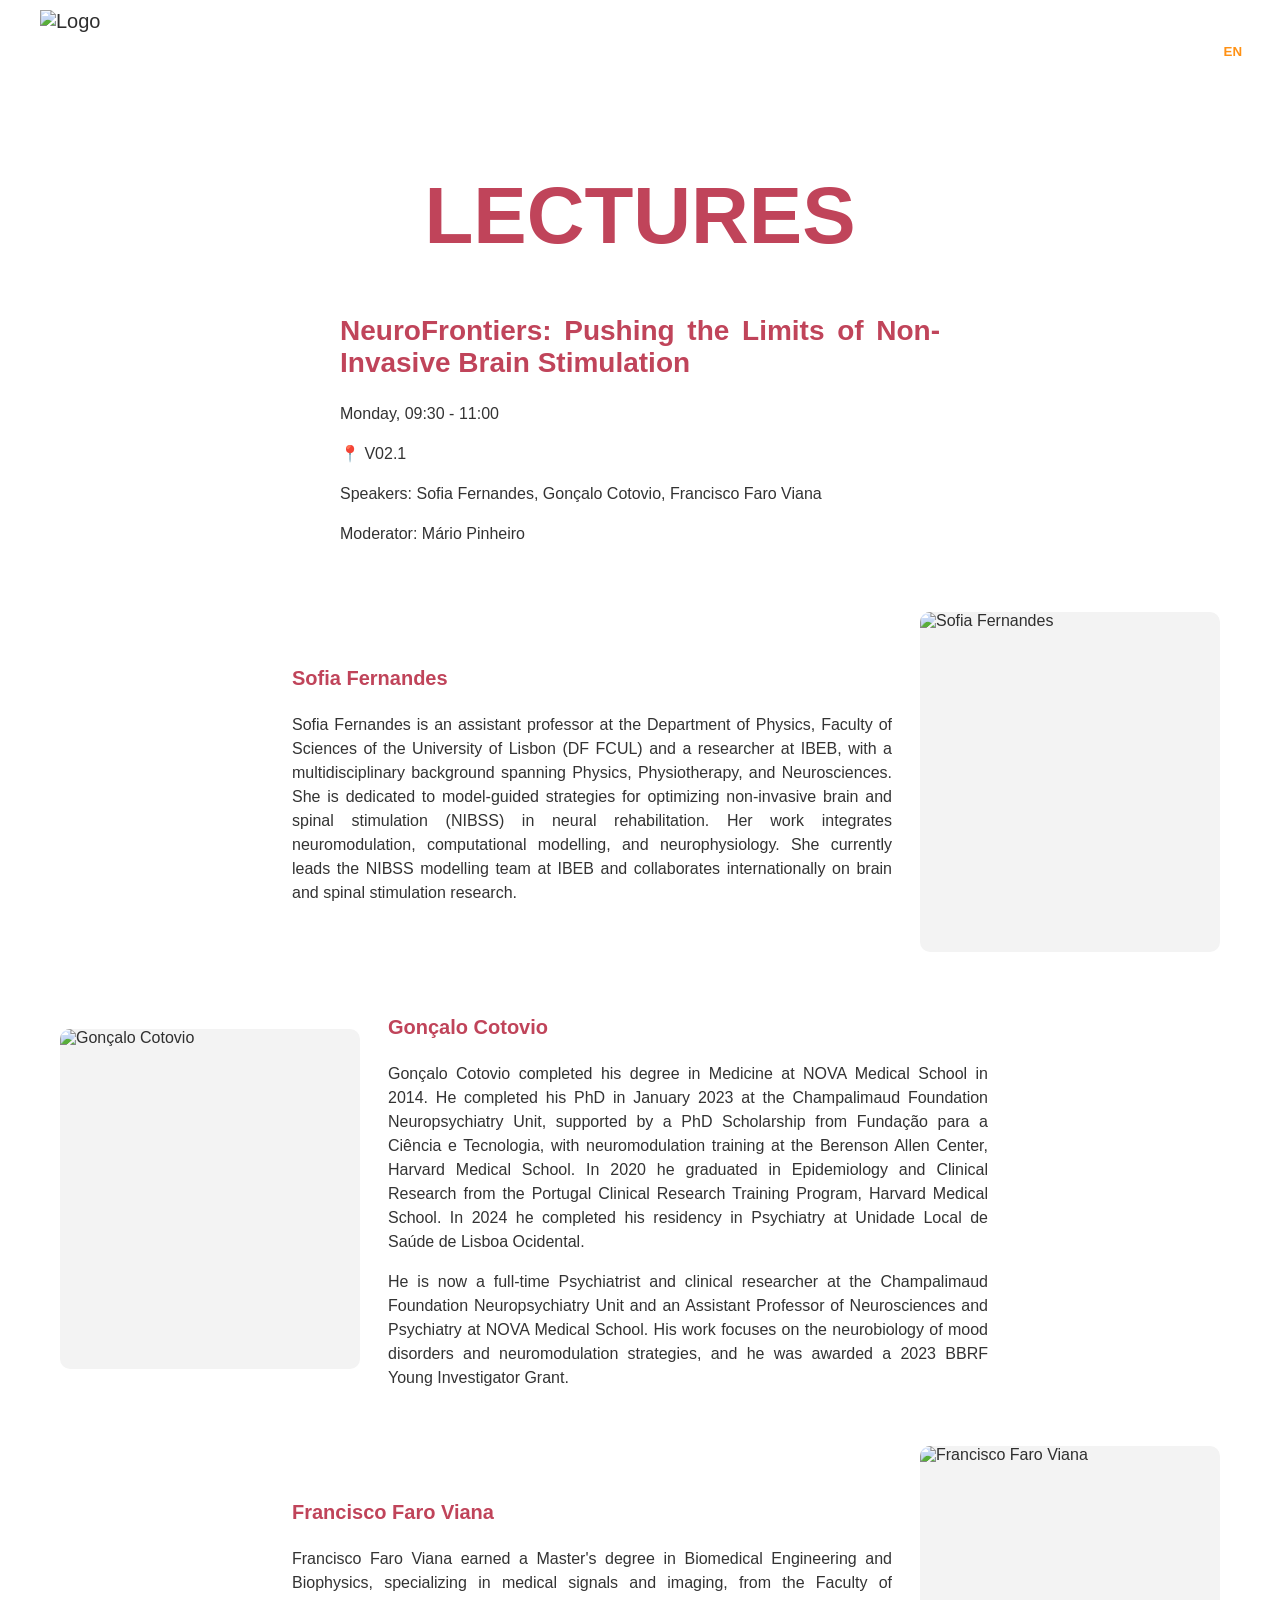
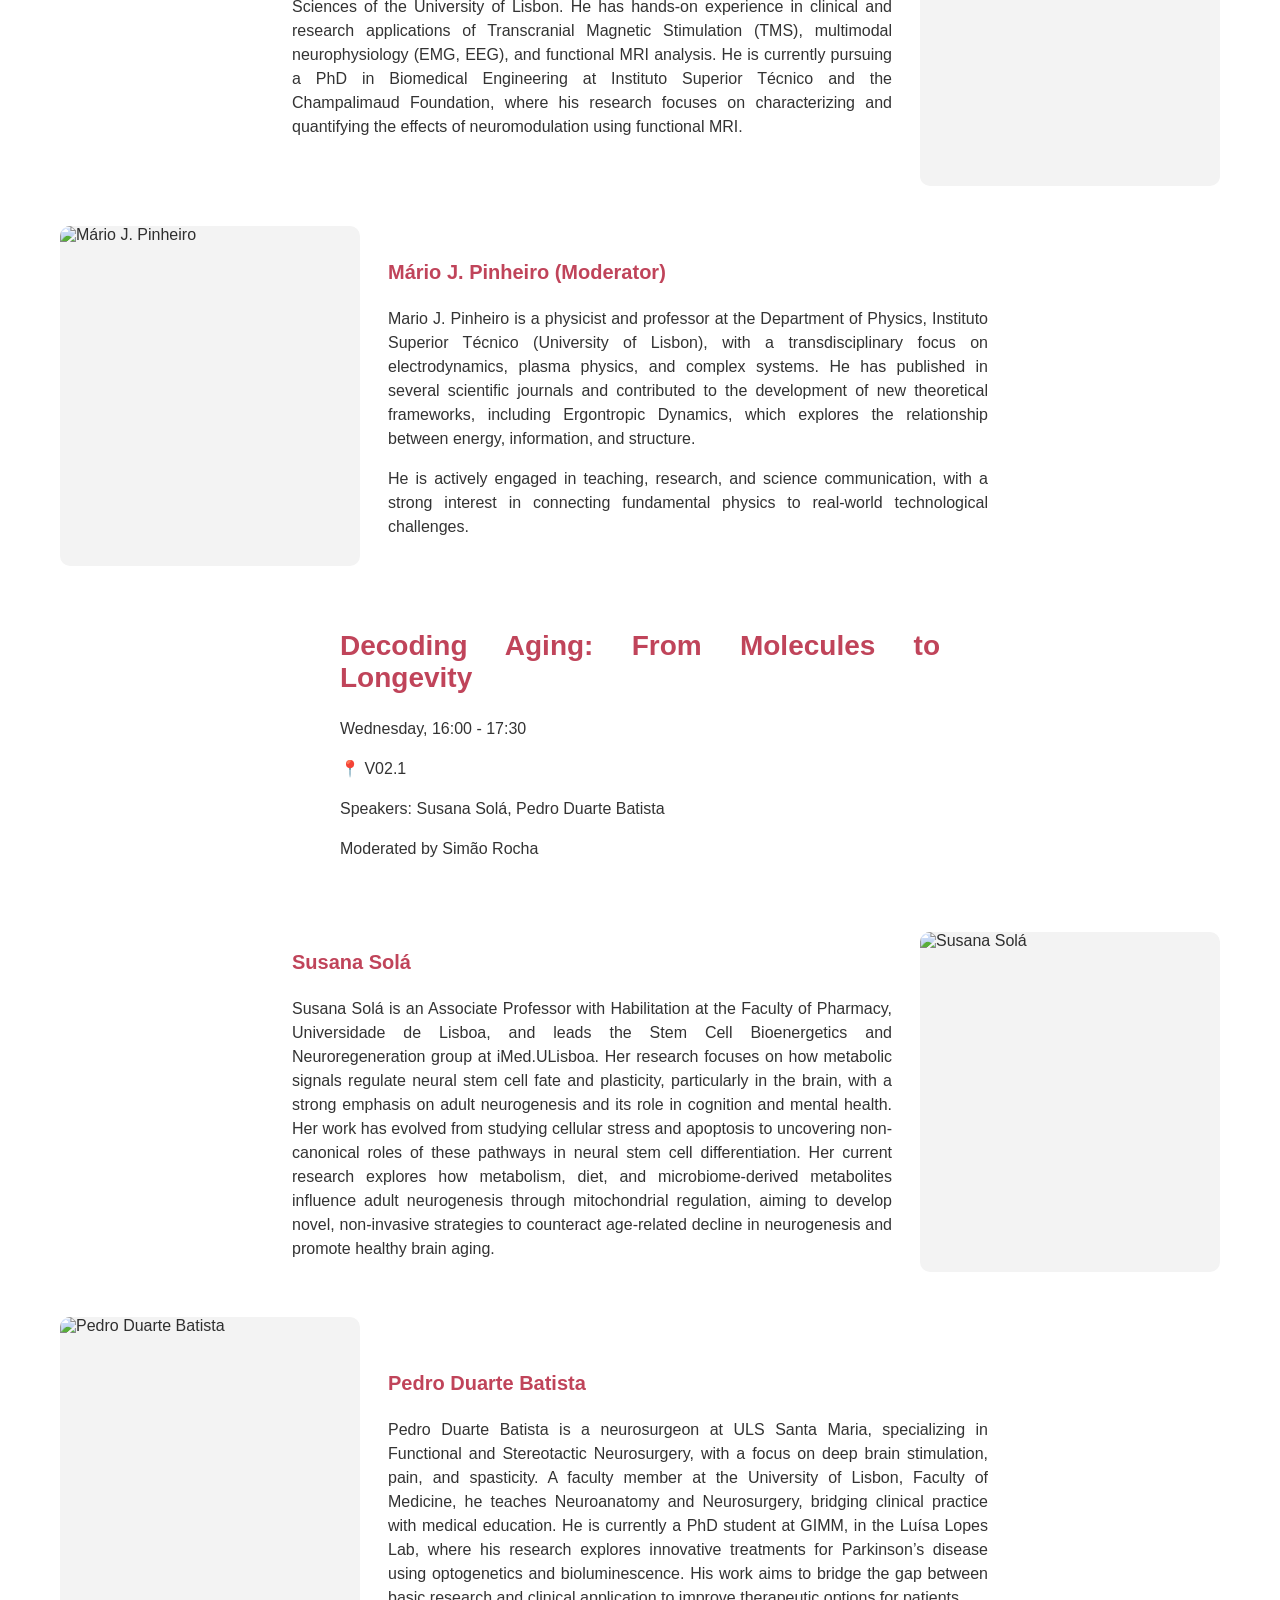
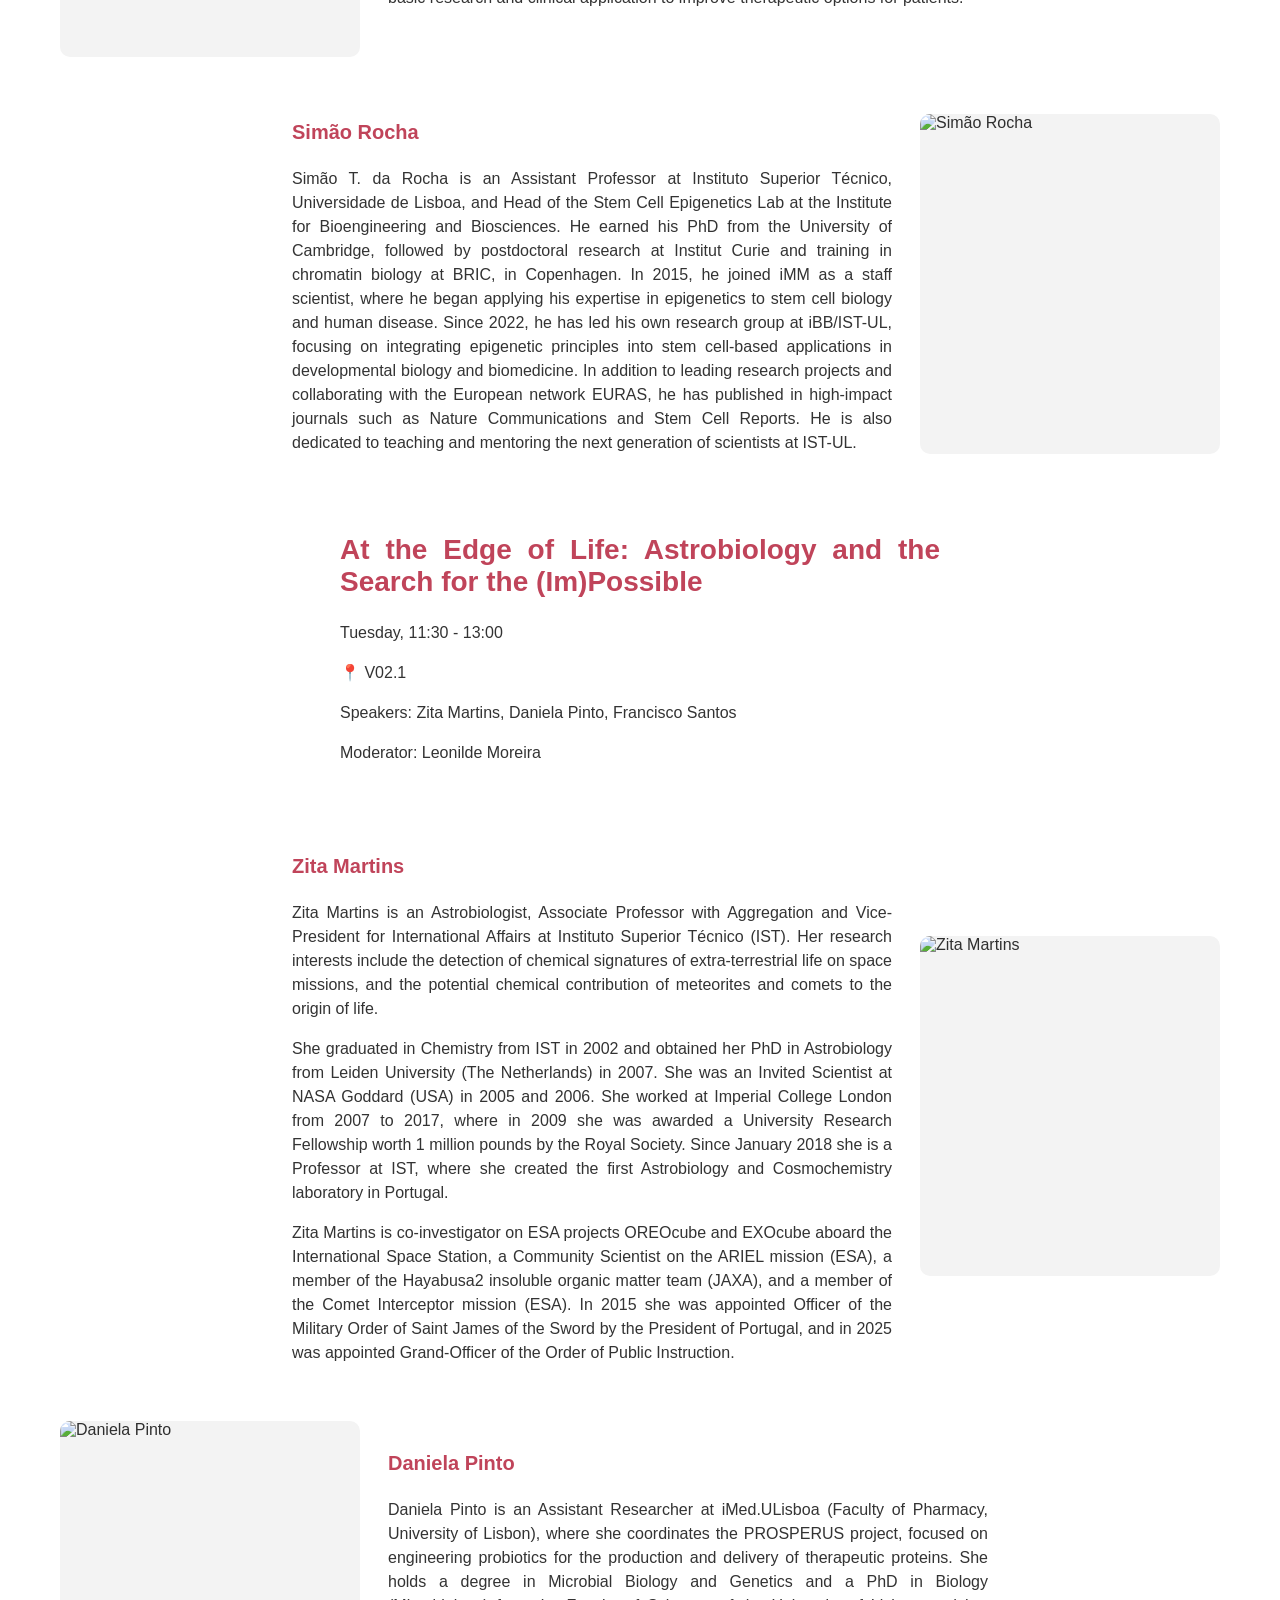
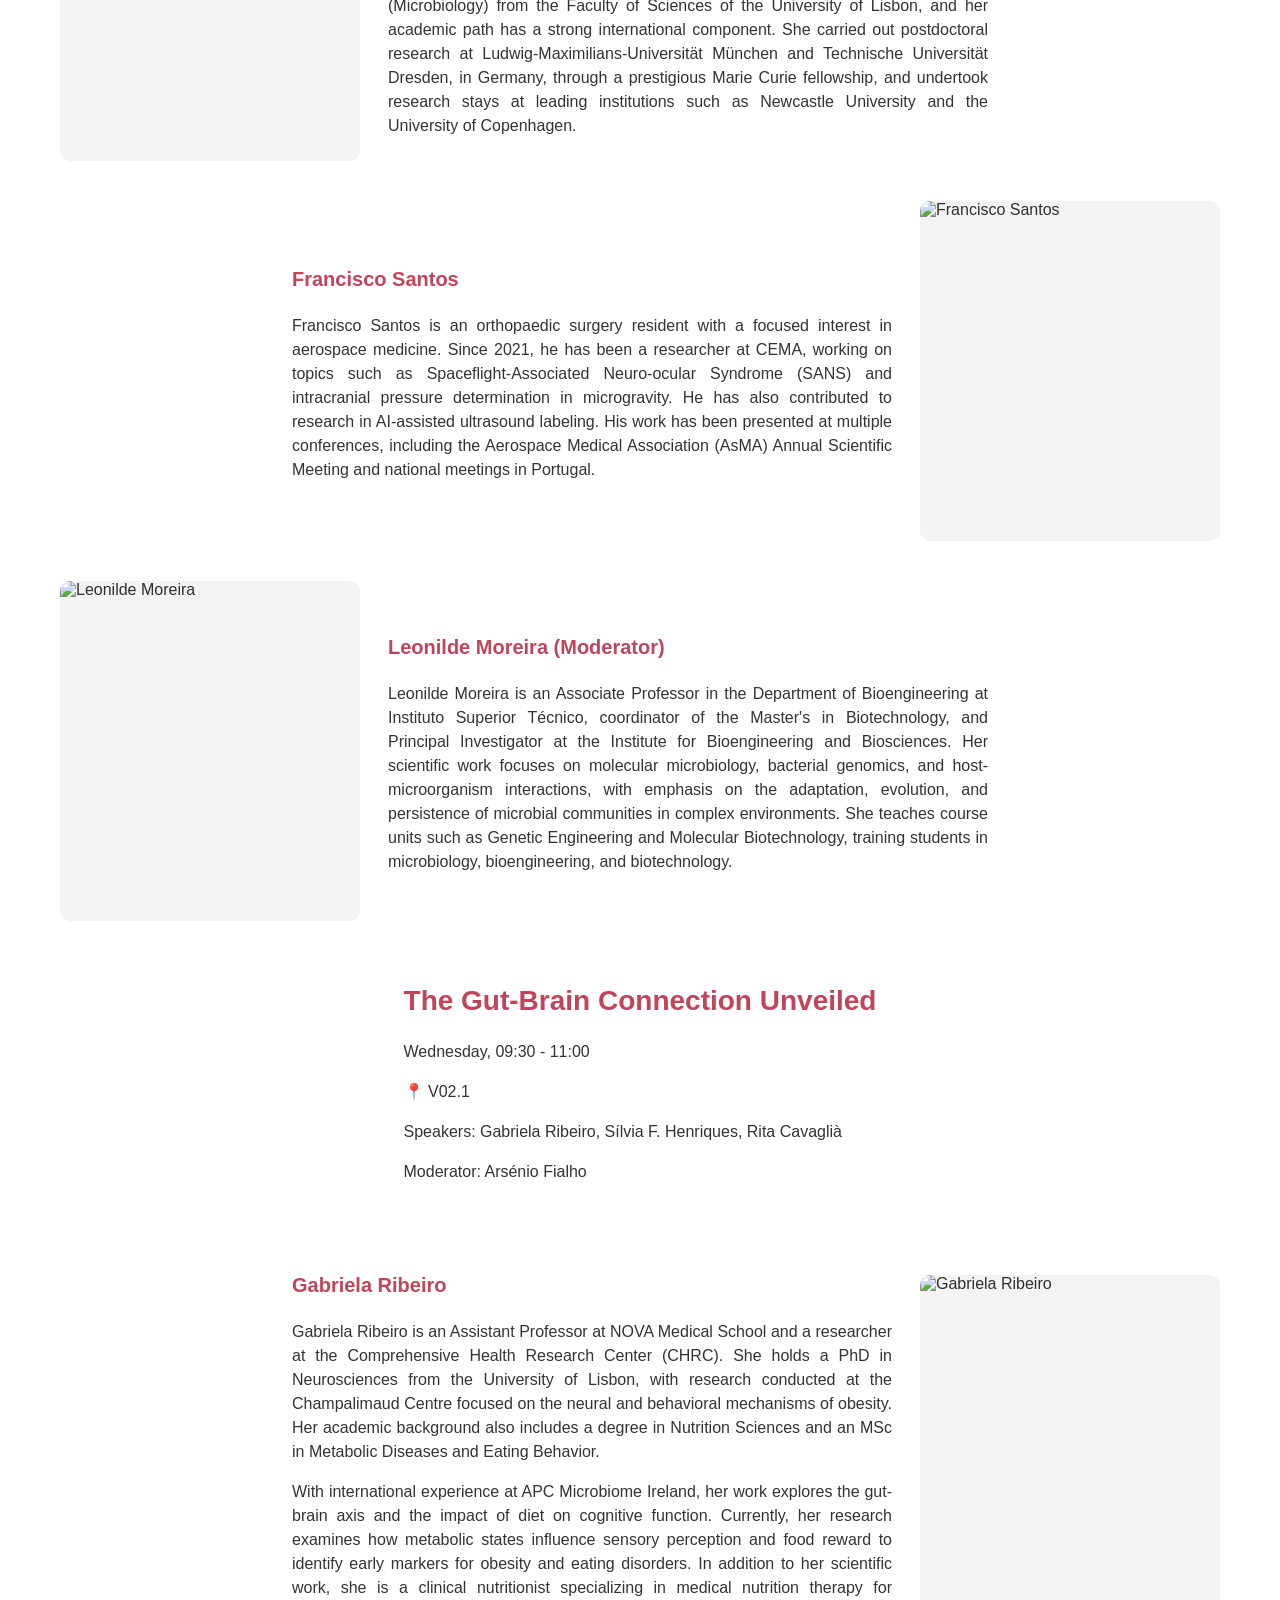
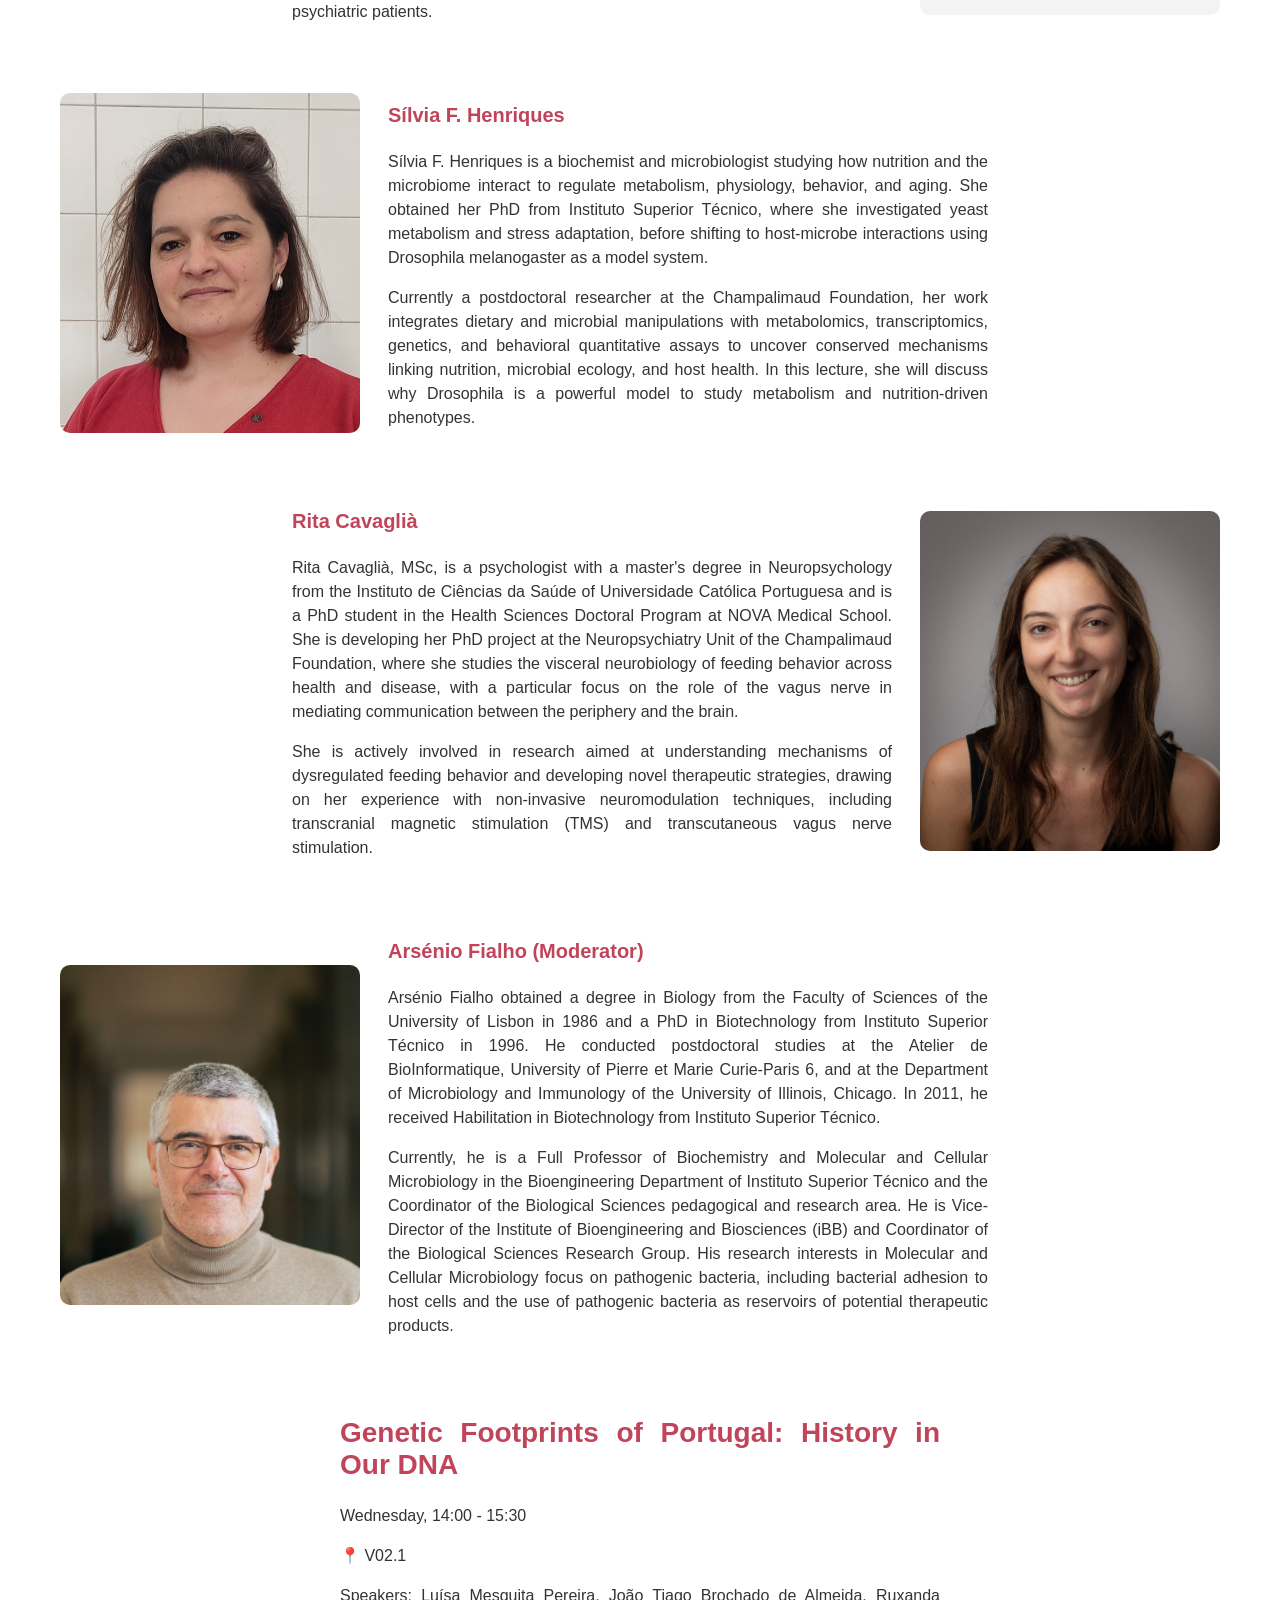
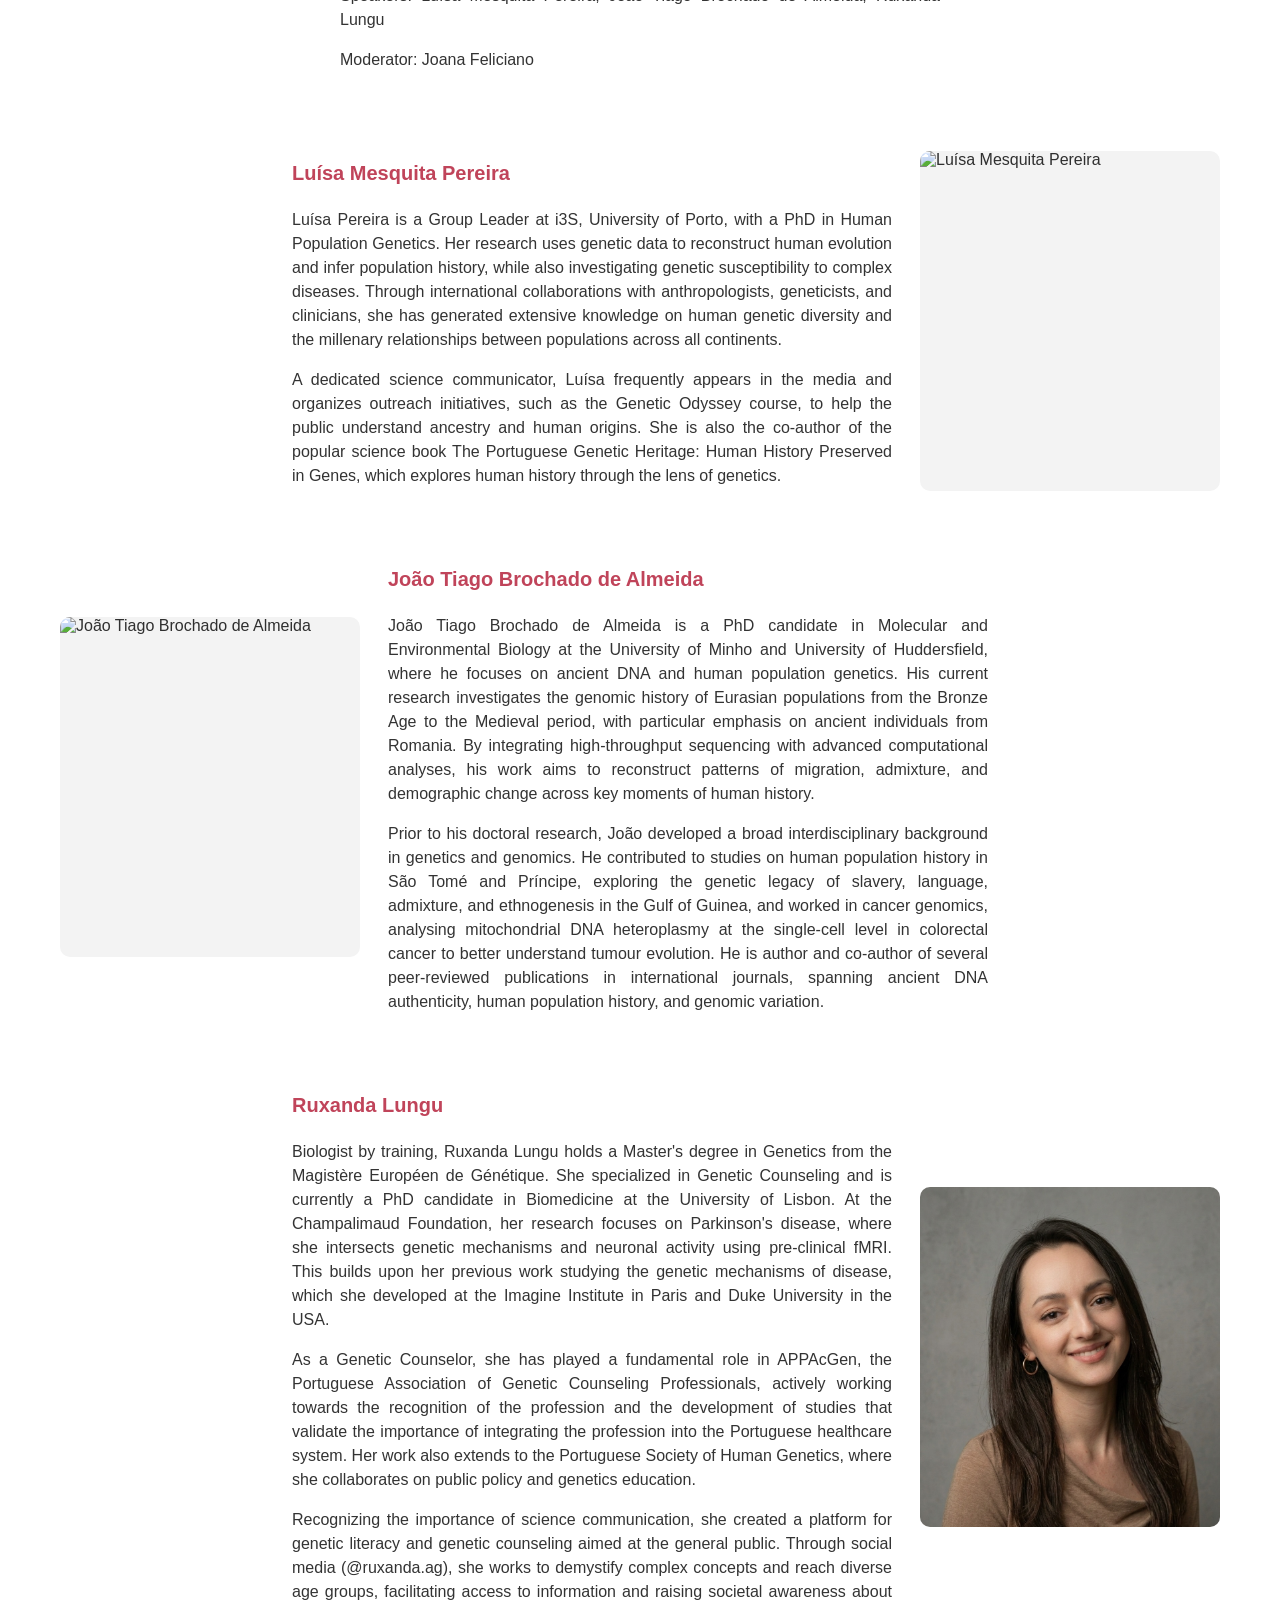
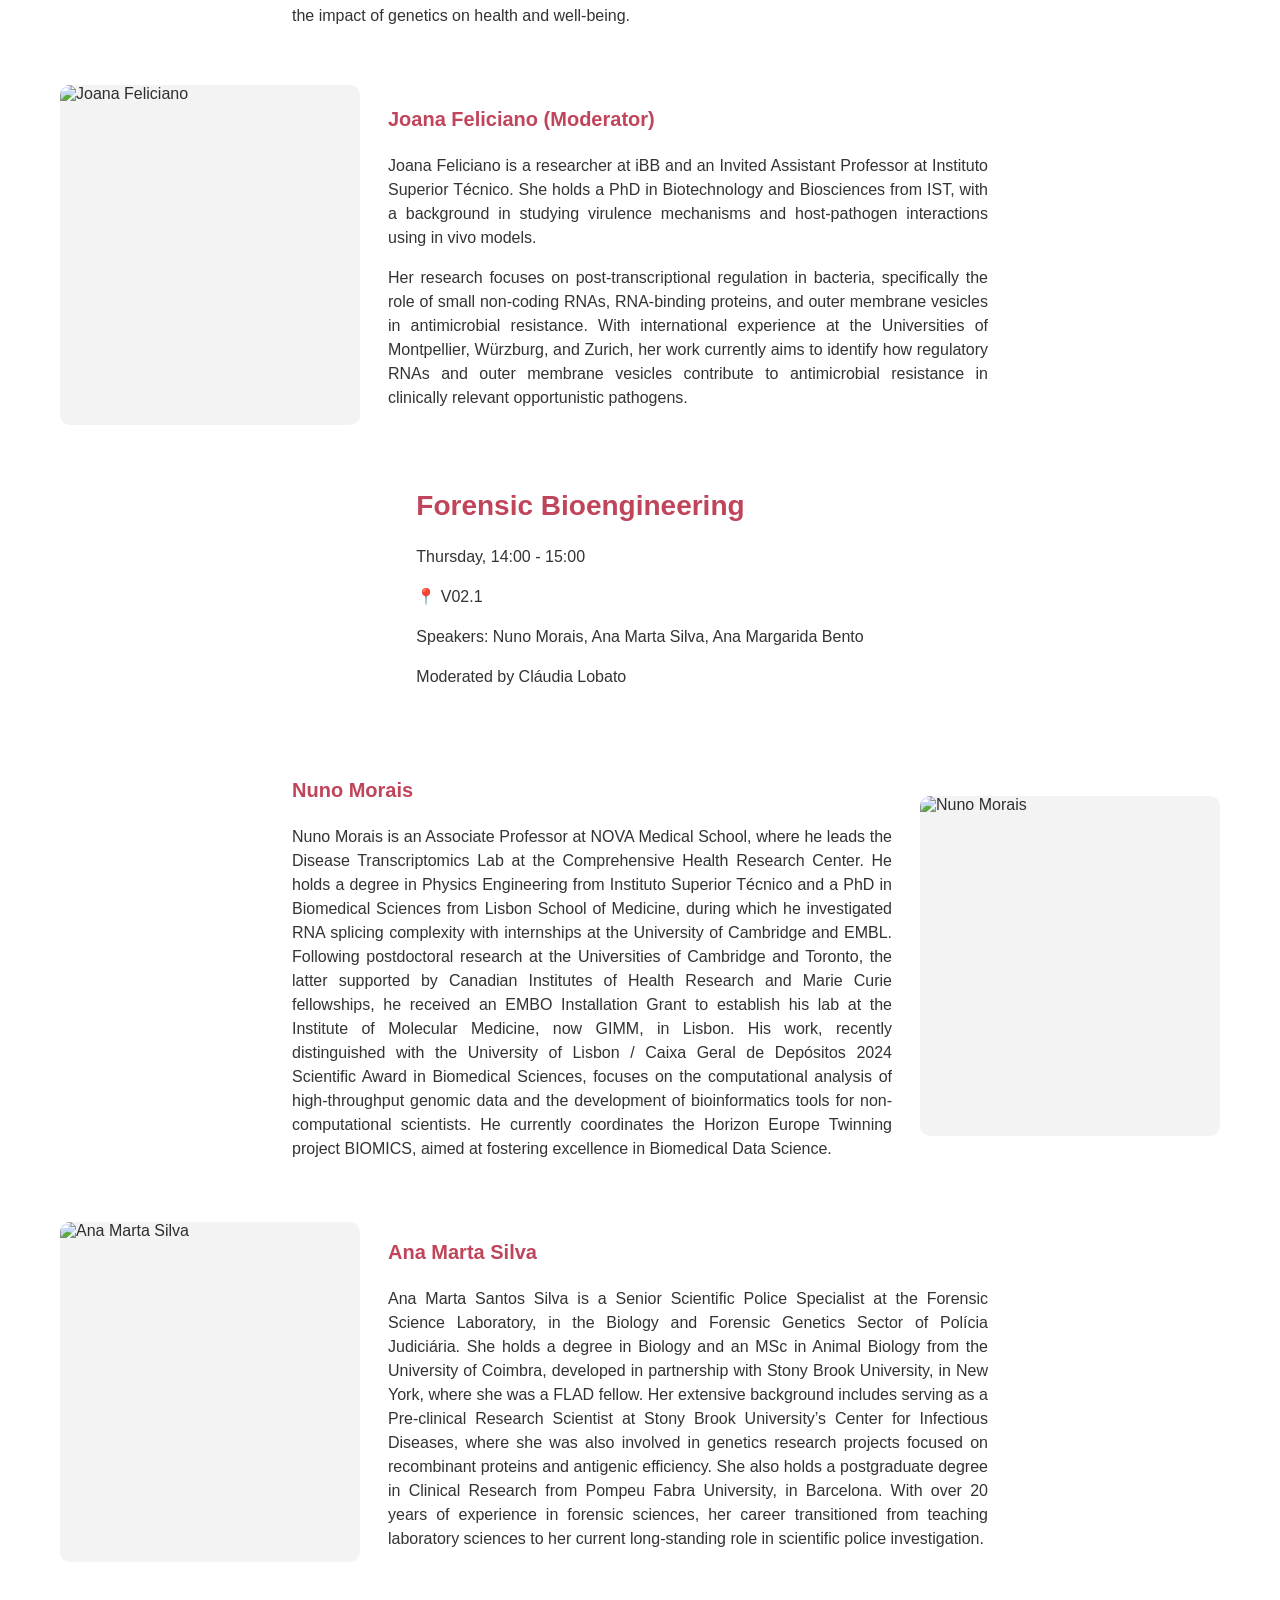
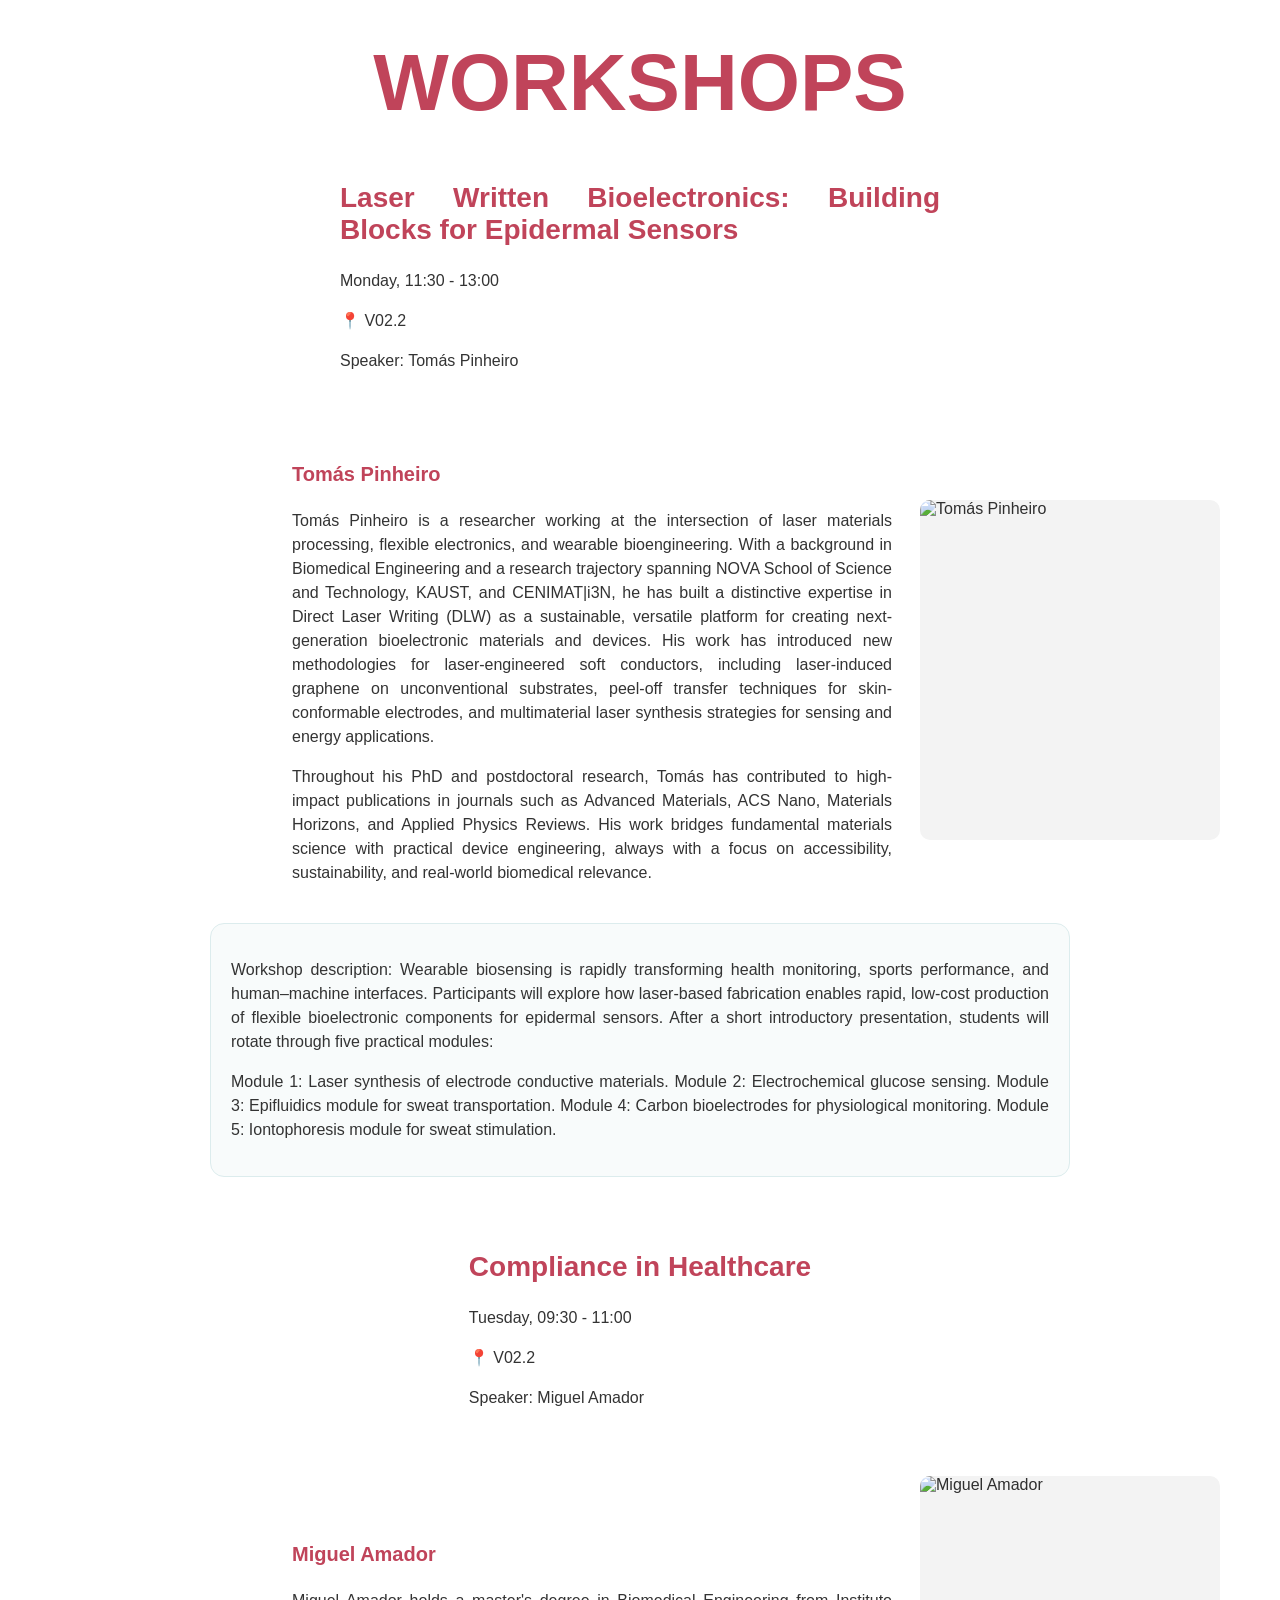
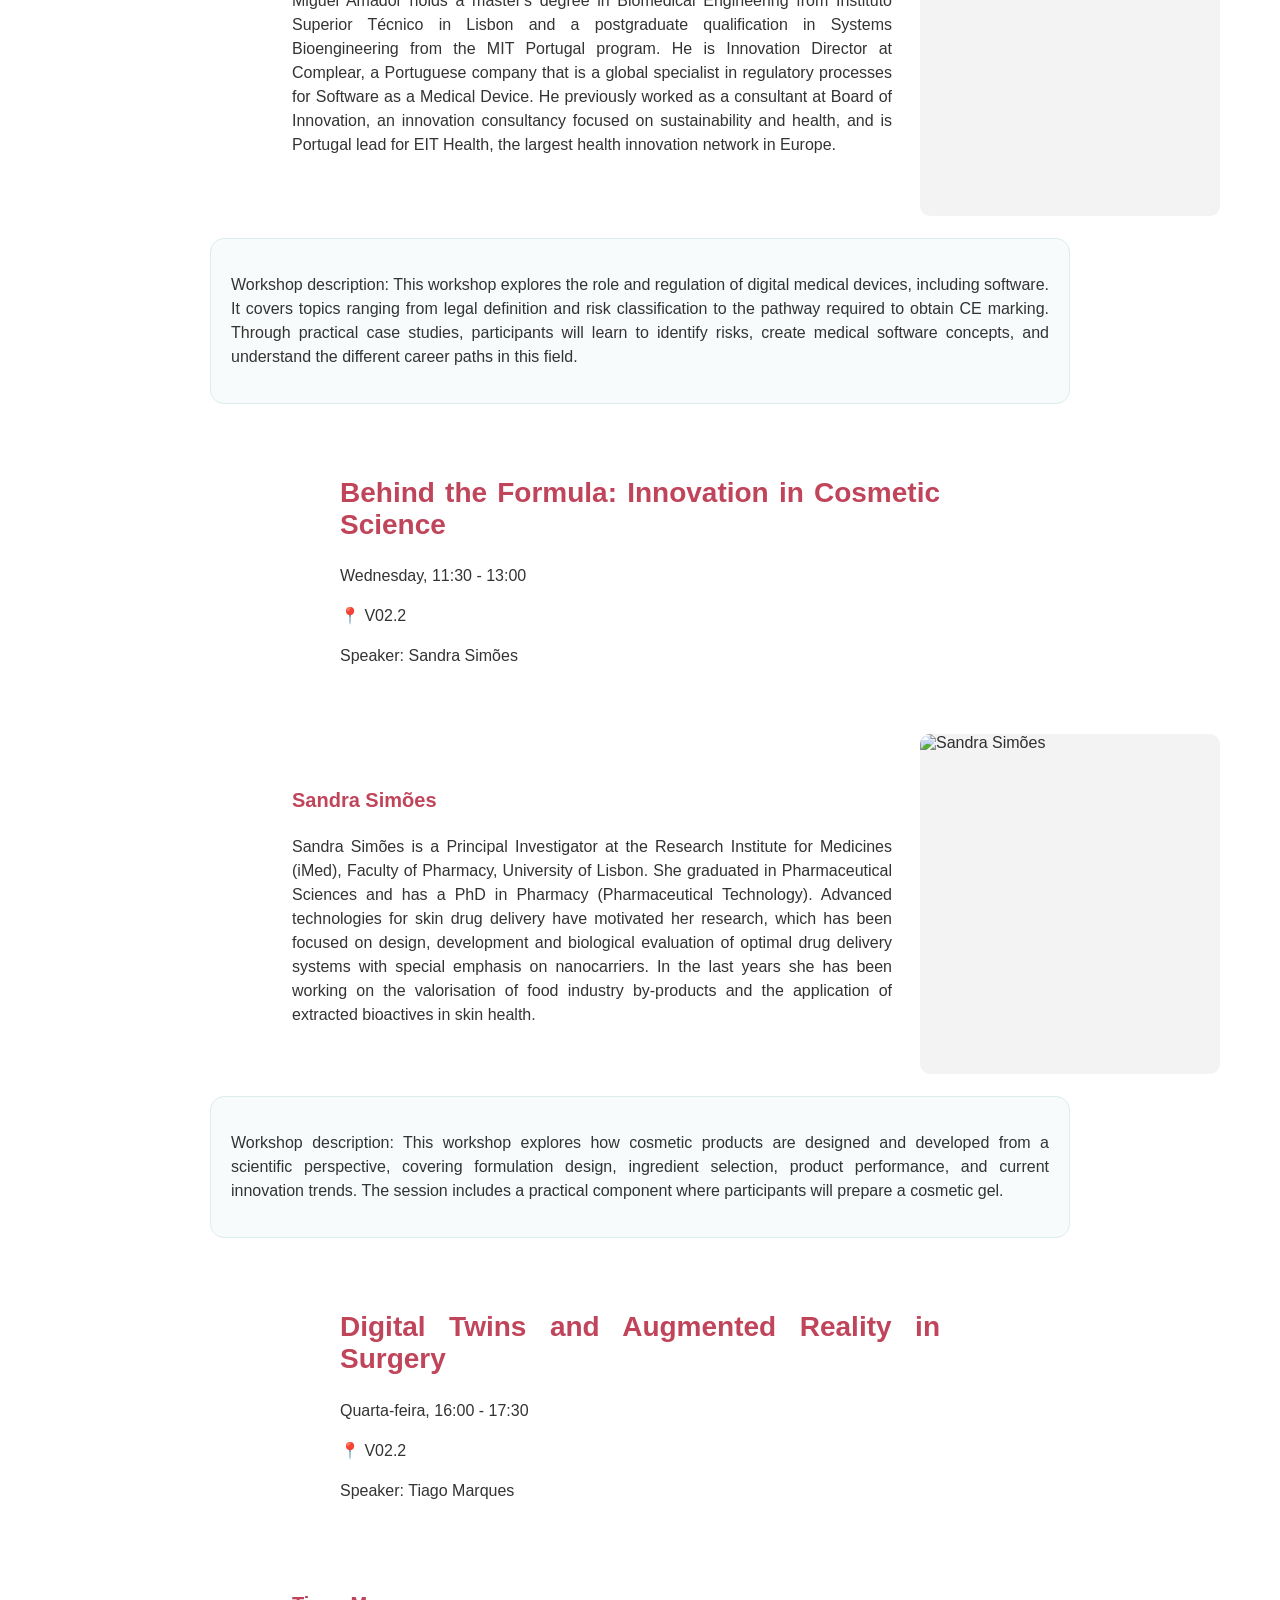
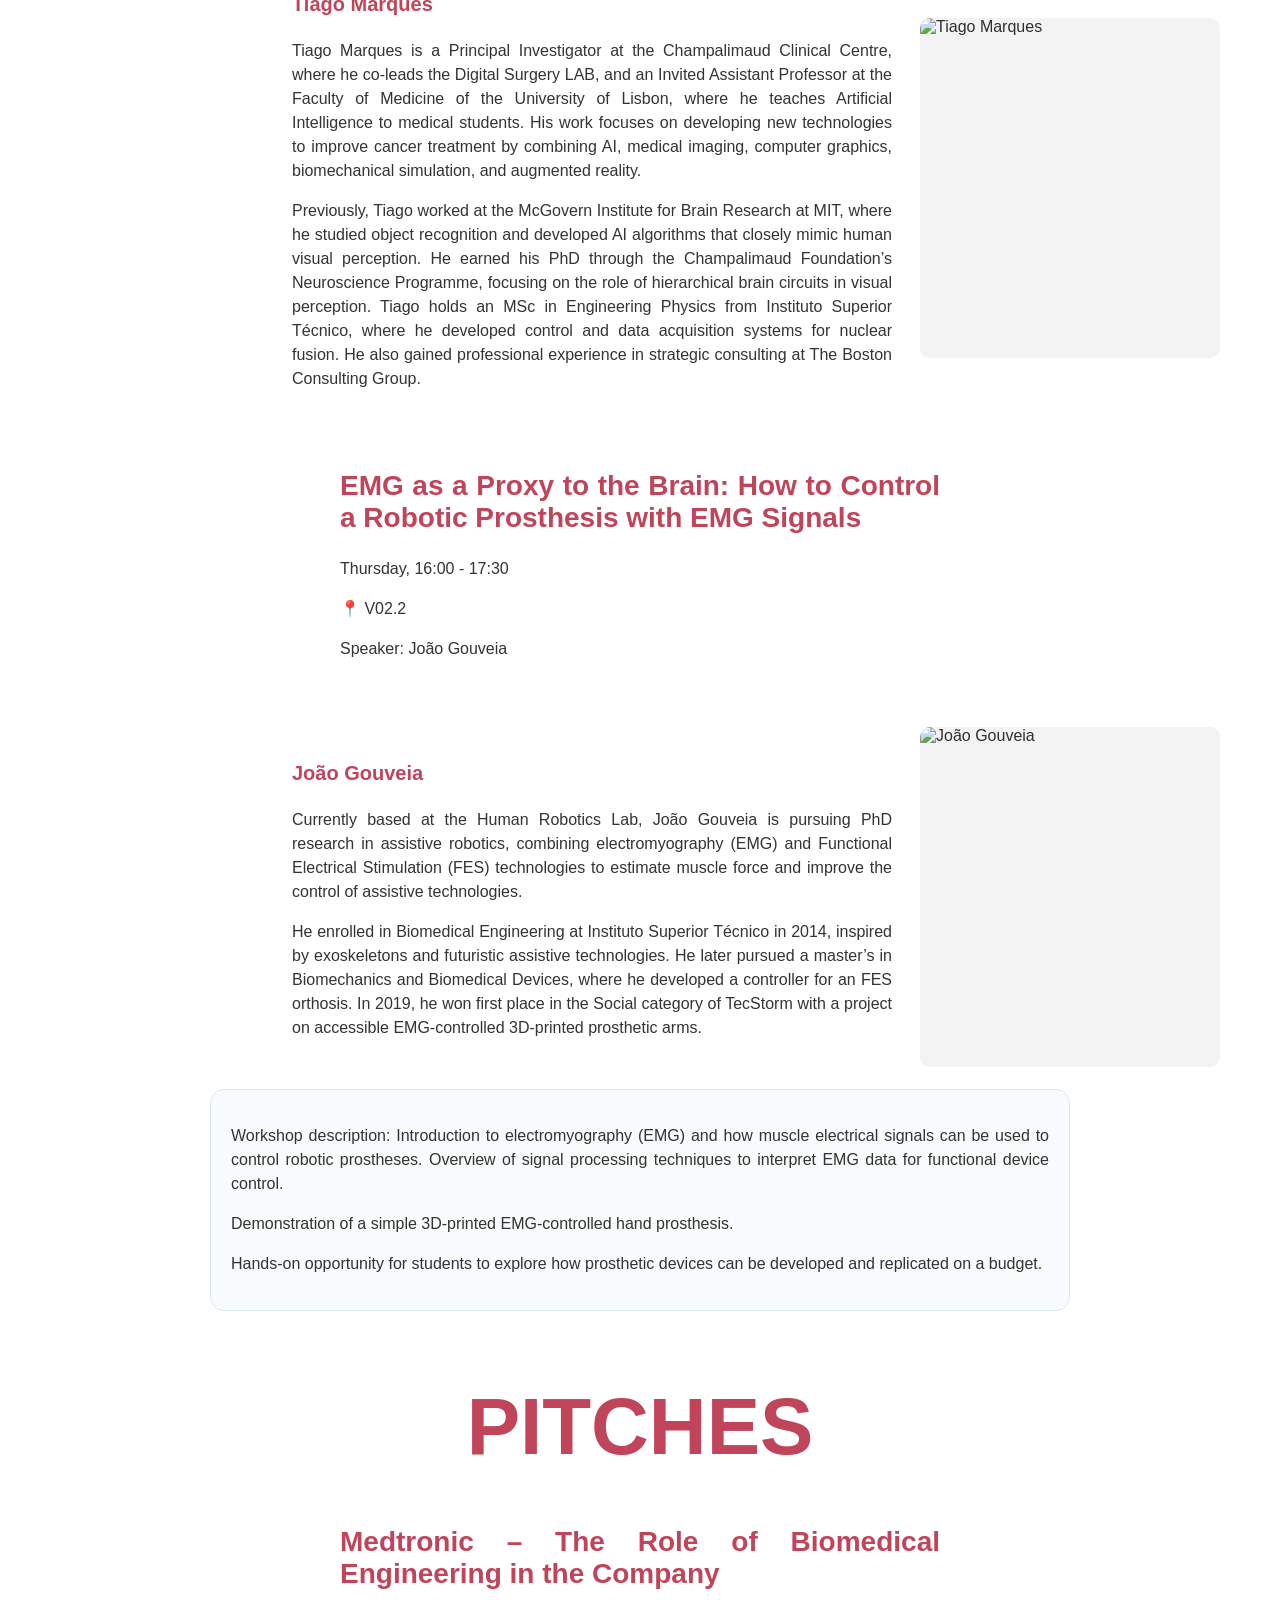
==== commit 83d1b1c3: "Corrected Alumni Session date" ====
--- a/activities.html
+++ b/activities.html
@@ -24,6 +24,7 @@
 <html lang="en">
   <head>
     <meta charset="utf-8" />
+    <meta name="color-scheme" content="light" />
     <meta content="width=device-width, initial-scale=1.0" name="viewport" />
     <title
       data-en="Opening and Closing Sessions"
@@ -1332,7 +1333,7 @@
         <img
           alt="Sílvia F. Henriques"
           class="speaker-image"
-          src="assets/images/silvia_henriques.png"
+          src="assets/images/silvia_henriques.jpg"
         />
       </div>
       <div class="session-content">
@@ -2782,11 +2783,11 @@
           Alumni Session
         </h2>
         <p
-          data-en="Thursday, 16:00 - 17:30"
+          data-en="Tuesday, 16:00 - 17:30"
           data-i18n=""
-          data-pt="Quinta-feira, 16:00 - 17:30"
-        >
-          Thursday, 16:00 - 17:30
+          data-pt="Terça-feira, 16:00 - 17:30"
+        >
+          Tuesday, 16:00 - 17:30
         </p>
         <p data-en="📍 V02.1" data-i18n="" data-pt="📍 V02.1">📍 V02.1</p>
         <p
@@ -3258,6 +3259,90 @@
           </div>
         </div>
       </div>
+
+      <h1 class="main-title">DEBATE</h1>
+
+      <div class="session-container" style="display: flex; justify-content: center; text-align: justify;">
+        <div class="session-content">
+          <h2>Could Microorganisms be the Solution to Reduce Polution?</h2>
+          <p><strong>Monday, 14:00 - 15:30</strong></p>
+          <p>📍 <strong>V02.1</strong></p>
+          <p><strong>Speakers:</strong> Ana Lanham, Nídia Lourenço, Pedro Teixeira</p>
+        </div>
+      </div>
+
+      <div class="speaker-card">
+        <button aria-expanded="false" class="speaker-toggle" type="button">
+          <div class="speaker-image-wrapper">
+            <img alt="Ana Lanham" class="speaker-image" src="assets/images/anaLanham.jpg" />
+          </div>
+          <div class="speaker-mobile-bar">
+            <span class="speaker-mobile-name">Ana Lanham</span>
+            <span aria-hidden="true" class="speaker-mobile-icon">+</span>
+          </div>
+        </button>
+        <div class="speaker-body">
+          <div class="speaker-desktop-layout reverse">
+            <div class="speaker-image-wrapper desktop-only">
+              <img alt="Ana Lanham" class="speaker-image" src="assets/images/anaLanham.jpg" />
+            </div>
+            <div class="session-content">
+              <p><strong>Ana Lanham</strong></p>
+              <p>Ana Lanham is an Assistant Professor at IST/iBB and a former lecturer at the University of Bath (UK). She holds a PhD in Biochemical Engineering from Universidade Nova de Lisboa, specialising in biological nutrient removal systems for wastewater treatment. Her career includes a significant policy-support role as a scientific officer at the European Commission's Joint Research Centre (JRC), where she led an expert group on the verification of water technologies. An active member of the International Water Association (IWA), she has held multiple leadership roles in specialist groups focused on microbial ecology and water engineering.</p>
+              <p>Currently, her research group focuses on Microbial Sociology for the Circular Economy, using microbial ecology and environmental biotechnology tools to understand, design and improve biological processes for wastewater treatment and resource recovery. The group's expertise includes the study of bacterial and phage communities, bioreactor kinetics, and metabolic modeling, as well as technology assessment through LCA thinking.</p>
+            </div>
+          </div>
+        </div>
+      </div>
+
+      <div class="speaker-card">
+        <button aria-expanded="false" class="speaker-toggle" type="button">
+          <div class="speaker-image-wrapper">
+            <img alt="Nídia Lourenço" class="speaker-image" src="assets/images/nidiaLourenco.jpeg" />
+          </div>
+          <div class="speaker-mobile-bar">
+            <span class="speaker-mobile-name">Nídia Lourenço</span>
+            <span aria-hidden="true" class="speaker-mobile-icon">+</span>
+          </div>
+        </button>
+        <div class="speaker-body">
+          <div class="speaker-desktop-layout">
+            <div class="speaker-image-wrapper desktop-only">
+              <img alt="Nídia Lourenço" class="speaker-image" src="assets/images/nidiaLourenco.jpeg" />
+            </div>
+            <div class="session-content">
+              <p><strong>Nídia Lourenço</strong></p>
+              <p>Nídia Dana Lourenço is an Assistant Professor at NOVA FCT and a Senior Researcher at UCIBIO. A Chemical Engineer with a PhD in Biotechnology from Instituto Superior Técnico (IST), her career includes experience in the pharmaceutical industry (AtralCipan) and a postdoctoral fellowship at iBB-IST, including a research stay at TU Delft.</p>
+              <p>With extensive pedagogical experience, she has held teaching positions at several institutions (UCP, IPS, UAlg, and IST), having received two Teaching Excellence Diplomas from IST. Her research expertise focuses on activated and aerobic granular sludge biotechnologies, as well as real-time bioprocess monitoring. Her current research is mainly focused on the development and optimization of bioprocesses for waste/wastewater treatment and valorization by mixed microbial cultures, from lab to pilot scale, including the biodegradation of micropollutants and the production of polyhydroxyalkanoate (PHA) biopolymers.</p>
+            </div>
+          </div>
+        </div>
+      </div>
+
+      <div class="speaker-card">
+        <button aria-expanded="false" class="speaker-toggle" type="button">
+          <div class="speaker-image-wrapper">
+            <img alt="Pedro Teixeira" class="speaker-image" src="assets/images/pedroTeixeira.jpeg" />
+          </div>
+          <div class="speaker-mobile-bar">
+            <span class="speaker-mobile-name">Pedro Teixeira</span>
+            <span aria-hidden="true" class="speaker-mobile-icon">+</span>
+          </div>
+        </button>
+        <div class="speaker-body">
+          <div class="speaker-desktop-layout reverse">
+            <div class="speaker-image-wrapper desktop-only">
+              <img alt="Pedro Teixeira" class="speaker-image" src="assets/images/pedroTeixeira.jpeg" />
+            </div>
+            <div class="session-content">
+              <p><strong>Pedro Teixeira</strong></p>
+              <p>Pedro Teixeira holds a PhD in Microbiology from the Faculty of Sciences of the University of Lisbon, specializing in environmental microbiology with a particular focus on bioaugmentation as a tool for the bioremediation of anthropogenic pollution.</p>
+              <p>He currently serves as the Head of the Research and Development (R&amp;D) Department at BioTask, Biotecnologia Lda., a Portuguese biotechnology company based in Torres Vedras. His work involves studying new environmental biotech solutions, focusing on the development of sustainable technologies to address complex ecological challenges and meet the real-world demands of the Portuguese market. In this session, he aims to share his experience in converting scientific knowledge into market value within the environmental sector.</p>
+            </div>
+          </div>
+        </div>
+      </div>
+
     </main>
     <div id="footer-placeholder"></div>
     <button
@@ -3412,40 +3497,48 @@
       }
 
       function wrapSpeakerRuns() {
-        const container = document.querySelector(".container");
-        if (!container) return;
-
-        const children = Array.from(container.children);
-        let run = [];
-
-        const flushRun = () => {
-          if (!run.length) return;
-
-          if (
-            run.length === 1 &&
-            run[0].parentElement.classList.contains("speaker-collection")
-          ) {
+        const allCards = Array.from(document.querySelectorAll("main .speaker-card")).filter(
+          (card) => !card.closest(".speaker-collection")
+        );
+
+        const parents = new Map();
+        allCards.forEach((card) => {
+          const p = card.parentElement;
+          if (!parents.has(p)) parents.set(p, Array.from(p.children));
+        });
+
+        parents.forEach((children) => {
+          let run = [];
+
+          const flushRun = () => {
+            if (!run.length) return;
+
+            if (
+              run.length === 1 &&
+              run[0].parentElement.classList.contains("speaker-collection")
+            ) {
+              run = [];
+              return;
+            }
+
+            const collection = document.createElement("div");
+            collection.className = "speaker-collection";
+            run[0].before(collection);
+
+            run.forEach((card) => collection.appendChild(card));
             run = [];
-            return;
-          }
-
-          const collection = document.createElement("div");
-          collection.className = "speaker-collection";
-          run[0].before(collection);
-
-          run.forEach((card) => collection.appendChild(card));
-          run = [];
-        };
-
-        children.forEach((child) => {
-          if (child.classList && child.classList.contains("speaker-card")) {
-            run.push(child);
-          } else {
-            flushRun();
-          }
+          };
+
+          children.forEach((child) => {
+            if (child.classList && child.classList.contains("speaker-card")) {
+              run.push(child);
+            } else {
+              flushRun();
+            }
+          });
+
+          flushRun();
         });
-
-        flushRun();
       }
 
       function buildSpeakerRows() {
